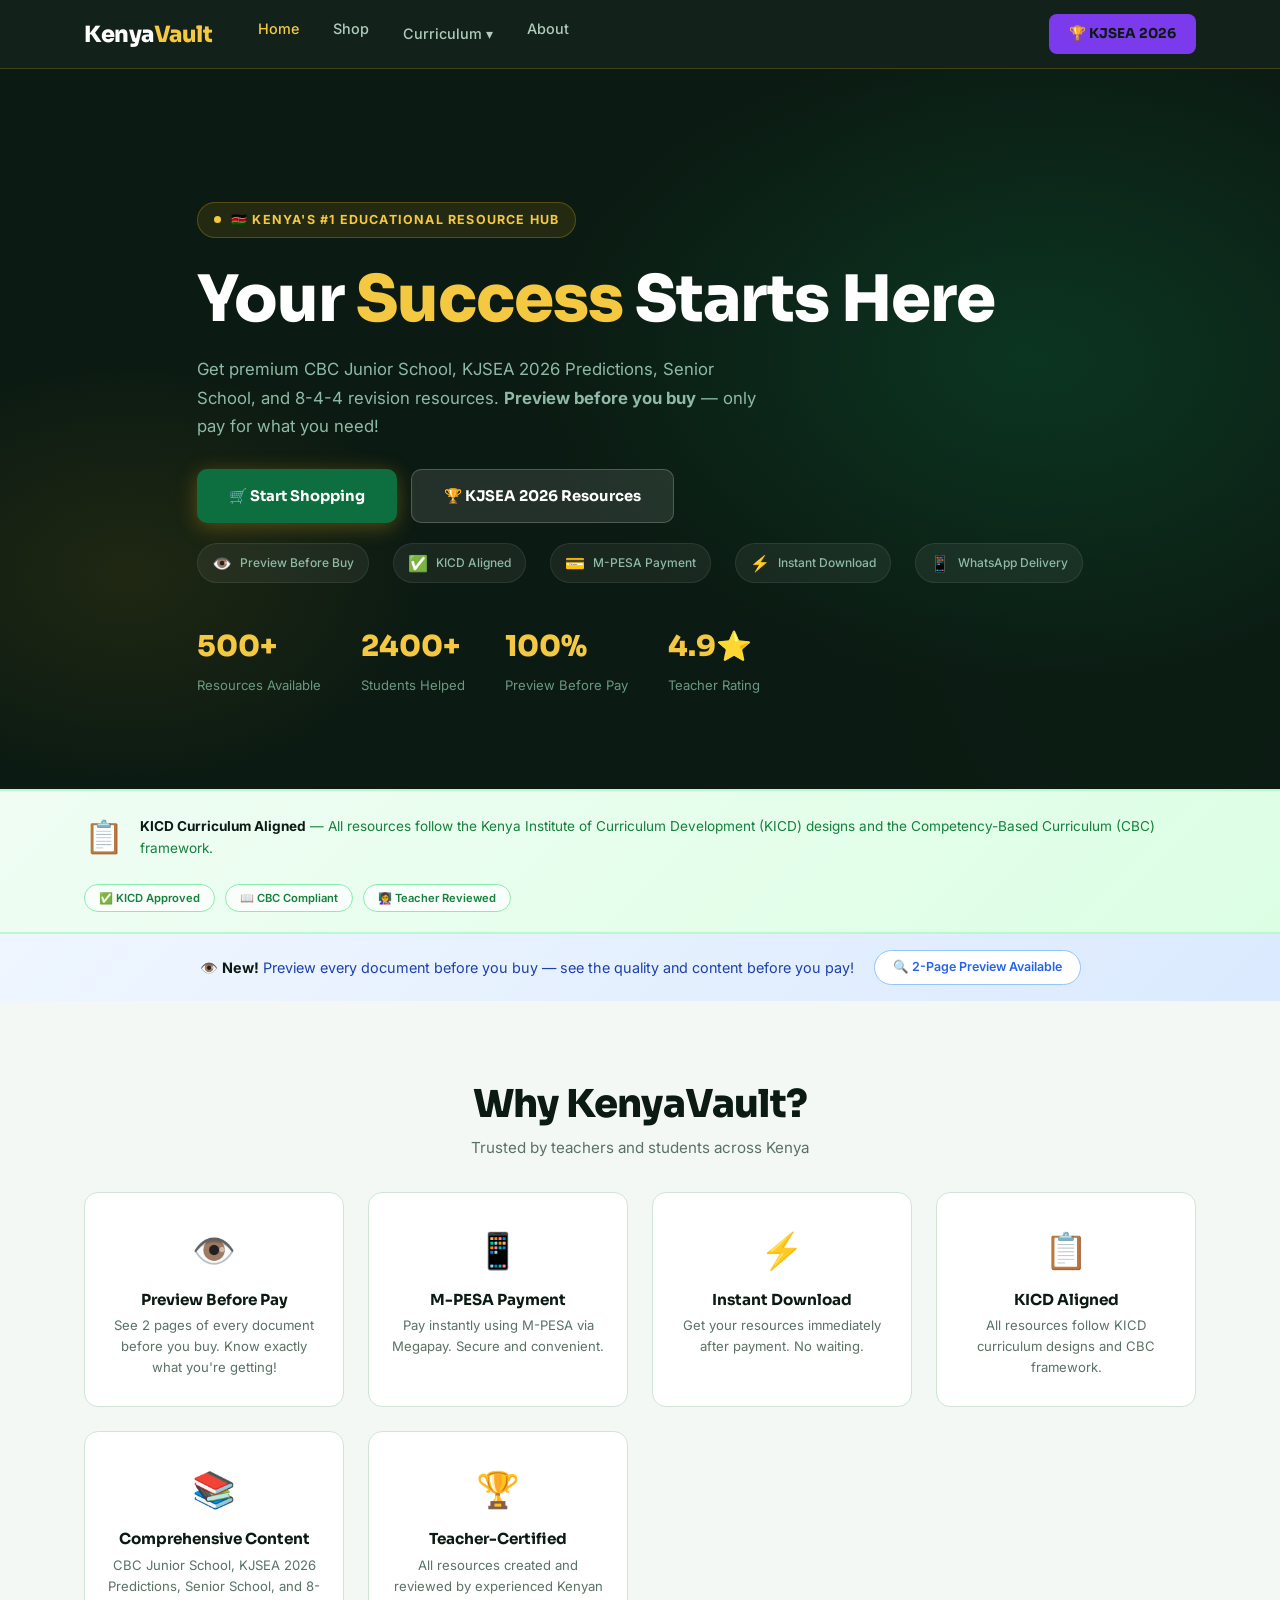
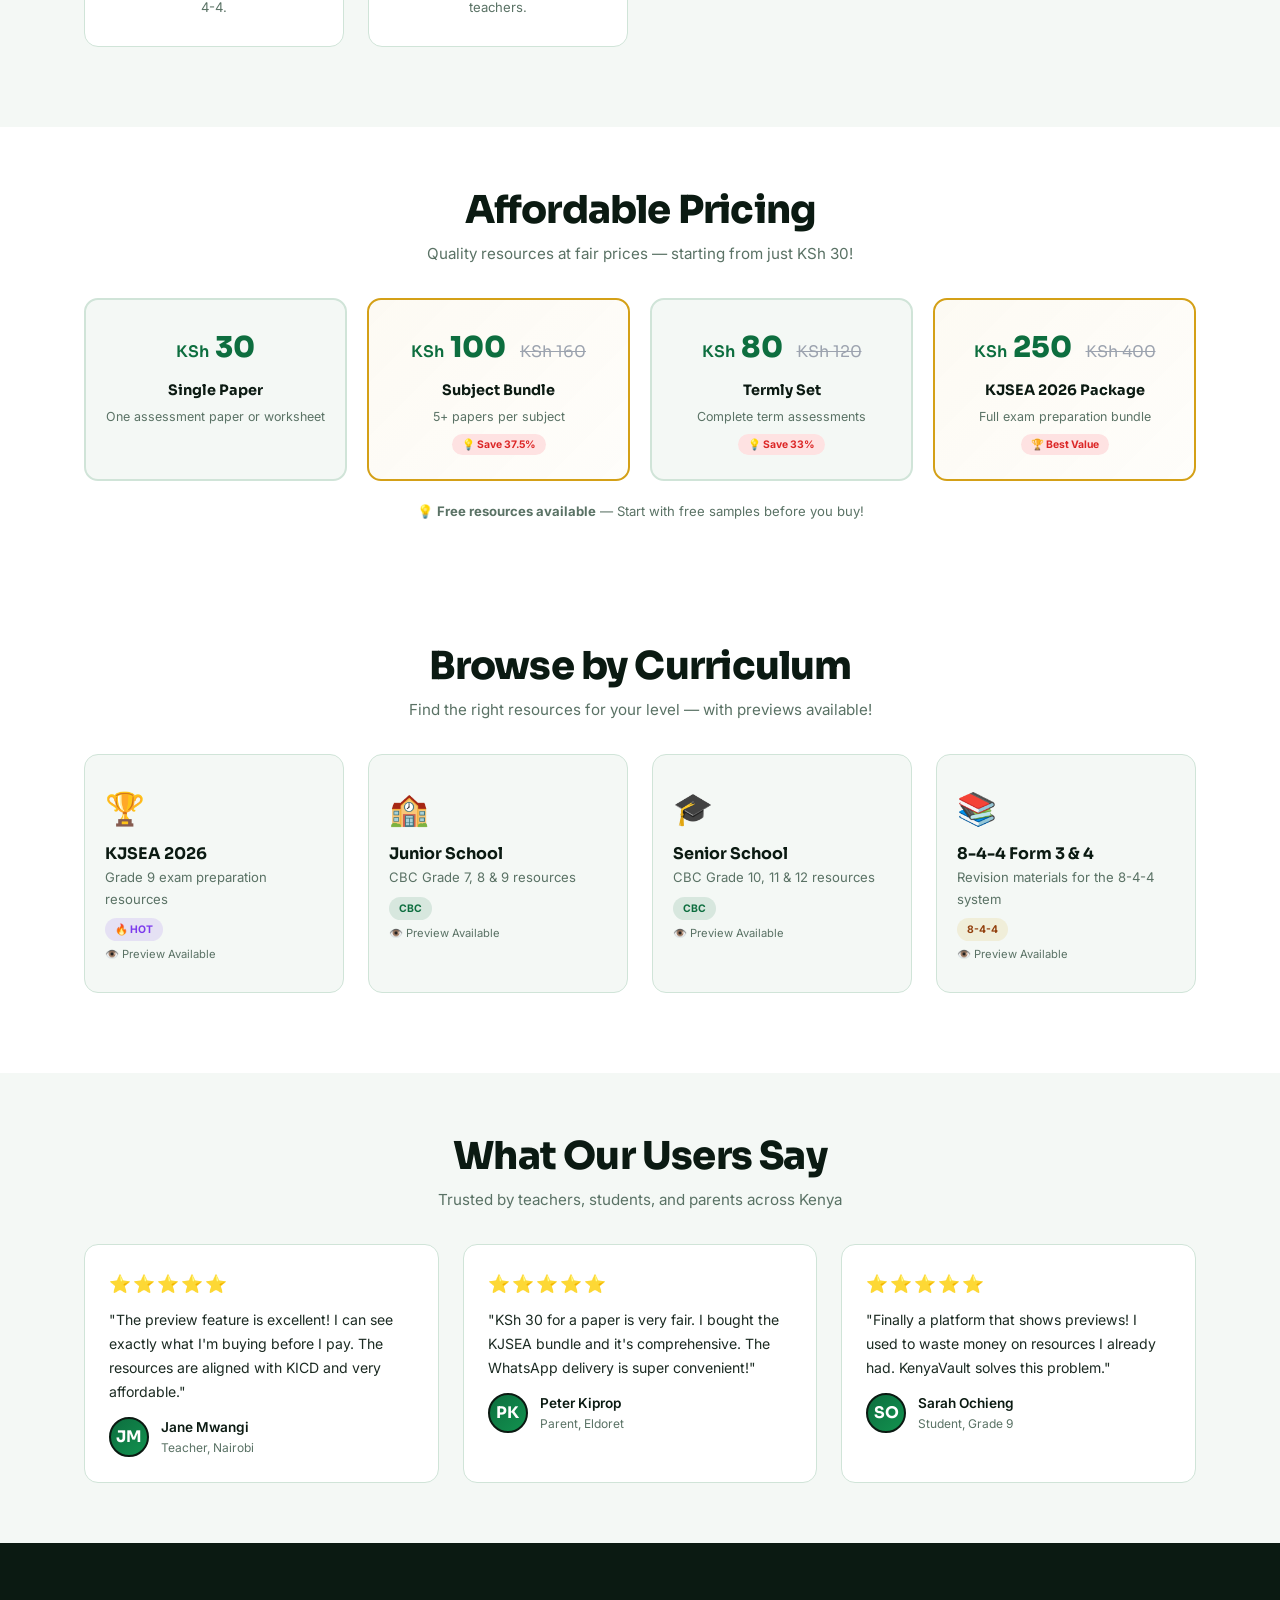
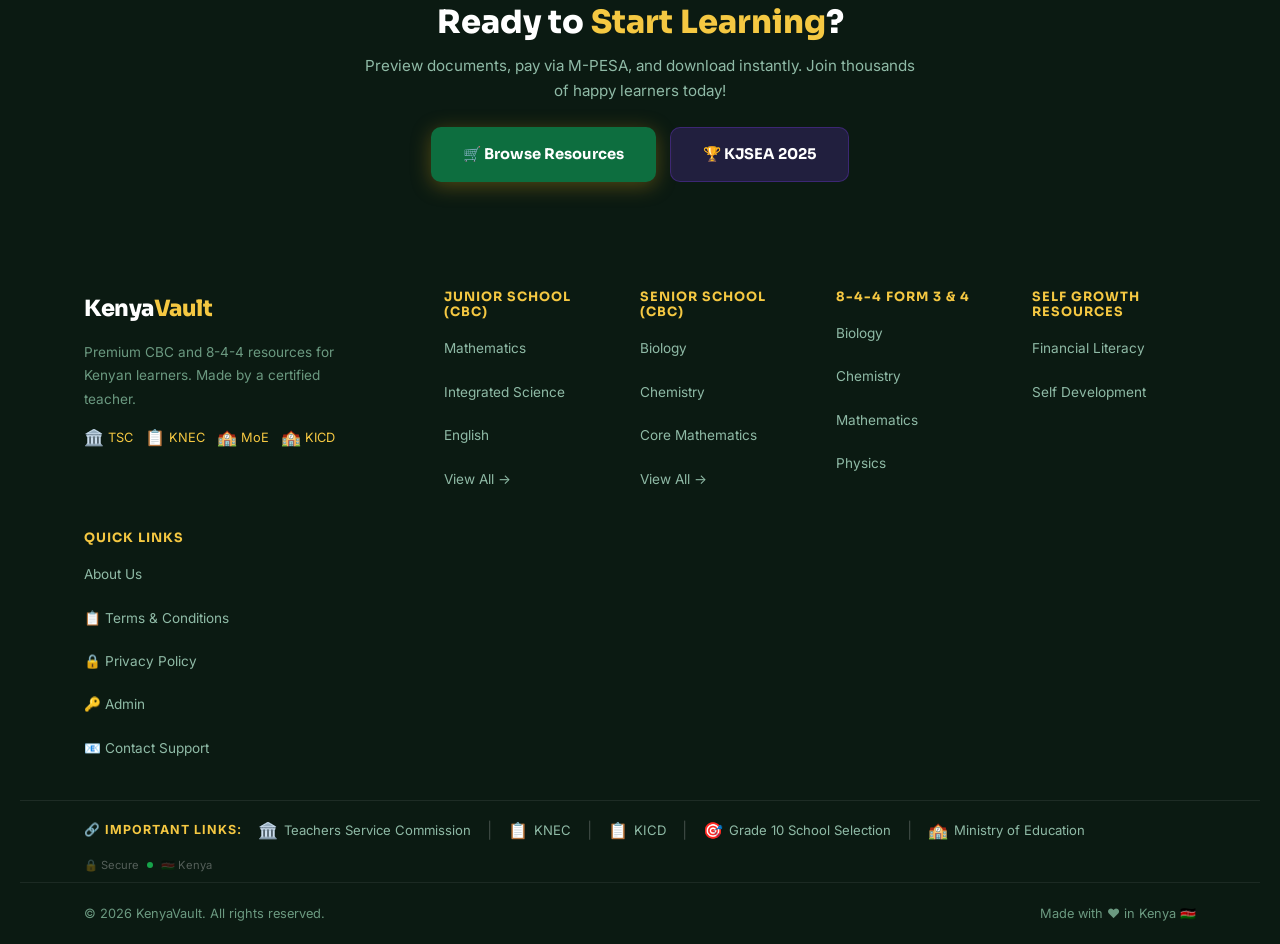
==== index.html @ 5753b774 "Fix formatting of Privacy Policy link in index.html" ====
<!DOCTYPE html>
<html lang="en">
<head>
    <meta charset="UTF-8" />
    <meta name="viewport" content="width=device-width, initial-scale=1.0" />
    <title>KenyaVault — CBC, KJSEA 2026 & 8-4-4 Resources</title>
    <meta name="description" content="Premium CBC Junior School, KJSEA 2025, Senior School and Form 3-4 revision resources. Preview before you buy! Download instantly via M-PESA." />
    <link rel="preconnect" href="https://fonts.googleapis.com" />
    <link href="https://fonts.googleapis.com/css2?family=Sora:wght@300;400;600;700;800&family=Inter:wght@400;500;600&display=swap" rel="stylesheet" />
    <link rel="stylesheet" href="styles.css" />
    <style>
        /* ── HOMEPAGE SPECIFIC STYLES ── */
        .hero {
            background: var(--dark);
            background-image: radial-gradient(ellipse 60% 70% at 80% 40%, rgba(13,110,63,0.3), transparent 65%), 
                              radial-gradient(ellipse 40% 50% at 10% 70%, rgba(212,160,23,0.1), transparent 60%);
            padding: 120px 0 80px;
            min-height: 80vh;
            display: flex;
            align-items: center;
            position: relative;
            overflow: hidden;
        }
        .hero::before {
            content: '';
            position: absolute;
            top: -50%;
            right: -20%;
            width: 60%;
            height: 200%;
            background: radial-gradient(ellipse, rgba(13,110,63,0.05), transparent 70%);
            pointer-events: none;
        }
        .hero h1 {
            font-size: clamp(2.4rem, 5vw, 4rem);
            font-weight: 800;
            color: var(--white);
            margin-bottom: 16px;
            letter-spacing: -1px;
            position: relative;
            z-index: 1;
        }
        .hero h1 em { font-style: normal; color: var(--gold-light); }
        .hero p {
            font-size: 1.05rem;
            color: #8FBAA6;
            max-width: 560px;
            line-height: 1.7;
            margin-bottom: 28px;
            position: relative;
            z-index: 1;
        }
        .hero-buttons {
            display: flex;
            gap: 14px;
            flex-wrap: wrap;
            position: relative;
            z-index: 1;
        }
        .btn-primary {
            background: var(--green);
            color: var(--white);
            padding: 14px 32px;
            border-radius: 10px;
            font-family: 'Sora', sans-serif;
            font-weight: 700;
            font-size: 0.92rem;
            transition: var(--transition);
            text-decoration: none;
            display: inline-flex;
            align-items: center;
            gap: 8px;
        }
        .btn-primary:hover {
            background: var(--green-light);
            transform: translateY(-2px);
            box-shadow: 0 8px 24px rgba(13,110,63,0.4);
        }
        .btn-secondary {
            background: rgba(255,255,255,0.1);
            color: var(--white);
            padding: 14px 32px;
            border-radius: 10px;
            font-family: 'Sora', sans-serif;
            font-weight: 700;
            font-size: 0.92rem;
            transition: var(--transition);
            text-decoration: none;
            display: inline-flex;
            align-items: center;
            gap: 8px;
            border: 1.5px solid rgba(255,255,255,0.2);
        }
        .btn-secondary:hover {
            background: rgba(255,255,255,0.2);
            transform: translateY(-2px);
        }
        .hero-stats {
            display: flex;
            gap: 40px;
            margin-top: 40px;
            flex-wrap: wrap;
            position: relative;
            z-index: 1;
        }
        .hero-stats .stat {
            display: flex;
            flex-direction: column;
        }
        .hero-stats .stat-number {
            font-family: 'Sora', sans-serif;
            font-weight: 800;
            font-size: 1.8rem;
            color: var(--gold-light);
        }
        .hero-stats .stat-label {
            font-size: 0.82rem;
            color: #6B9980;
        }

        /* ── TRUST BADGES ── */
        .trust-badges {
            display: flex;
            gap: 24px;
            flex-wrap: wrap;
            margin-top: 20px;
            position: relative;
            z-index: 1;
        }
        .trust-badge {
            display: flex;
            align-items: center;
            gap: 8px;
            background: rgba(255,255,255,0.06);
            padding: 6px 14px;
            border-radius: 99px;
            border: 1px solid rgba(255,255,255,0.08);
            font-size: 0.75rem;
            color: #8FBAA6;
        }
        .trust-badge .icon {
            font-size: 1rem;
        }
        .trust-badge .label {
            font-weight: 500;
        }
        
        /* ── FEATURES SECTION ── */
        .features {
            padding: 80px 0;
            background: var(--surface);
        }
        .features-grid {
            display: grid;
            grid-template-columns: repeat(auto-fit, minmax(220px, 1fr));
            gap: 24px;
            max-width: 1240px;
            margin: 0 auto;
            padding: 0 5%;
        }
        .feature-card {
            background: var(--white);
            padding: 28px 20px;
            border-radius: var(--radius);
            border: 1.5px solid var(--border);
            text-align: center;
            transition: var(--transition);
        }
        .feature-card:hover {
            transform: translateY(-4px);
            box-shadow: var(--shadow-md);
            border-color: var(--green);
        }
        .feature-card .icon {
            font-size: 2.2rem;
            margin-bottom: 12px;
            display: block;
        }
        .feature-card h4 {
            font-family: 'Sora', sans-serif;
            font-weight: 700;
            font-size: 0.95rem;
            color: var(--dark);
            margin-bottom: 6px;
        }
        .feature-card p {
            font-size: 0.82rem;
            color: var(--muted);
            line-height: 1.6;
        }

        /* ── NEW: PRICING SHOWCASE ── */
        .pricing-showcase {
            padding: 60px 0 40px;
            background: var(--white);
        }
        .pricing-grid {
            display: grid;
            grid-template-columns: repeat(auto-fit, minmax(200px, 1fr));
            gap: 20px;
            max-width: 1240px;
            margin: 0 auto;
            padding: 0 5%;
        }
        .pricing-card {
            background: var(--surface);
            border-radius: var(--radius);
            padding: 24px 20px;
            text-align: center;
            border: 2px solid var(--border);
            transition: var(--transition);
        }
        .pricing-card:hover {
            border-color: var(--green);
            transform: translateY(-3px);
        }
        .pricing-card.featured {
            border-color: var(--gold);
            background: linear-gradient(135deg, rgba(212,160,23,0.05), rgba(212,160,23,0.02));
        }
        .pricing-card .price {
            font-family: 'Sora', sans-serif;
            font-weight: 800;
            font-size: 1.8rem;
            color: var(--green);
        }
        .pricing-card .price .currency {
            font-size: 1rem;
            font-weight: 600;
        }
        .pricing-card .price .original {
            text-decoration: line-through;
            color: #9CA3AF;
            font-size: 1rem;
            font-weight: 400;
            margin-left: 8px;
        }
        .pricing-card .name {
            font-family: 'Sora', sans-serif;
            font-weight: 700;
            font-size: 0.9rem;
            color: var(--dark);
            margin: 8px 0 4px;
        }
        .pricing-card .desc {
            font-size: 0.78rem;
            color: var(--muted);
        }
        .pricing-card .badge-savings {
            display: inline-block;
            background: #FEE2E2;
            color: #DC2626;
            font-size: 0.65rem;
            font-weight: 700;
            padding: 2px 10px;
            border-radius: 99px;
            margin-top: 6px;
        }

        /* ── NEW: KICD ALIGNMENT BANNER ── */
        .kicd-banner {
            background: linear-gradient(135deg, #F0FDF4, #DCFFE4);
            padding: 20px 0;
            border-top: 2px solid #BBF7D0;
            border-bottom: 2px solid #BBF7D0;
        }
        .kicd-banner-inner {
            max-width: 1240px;
            margin: 0 auto;
            padding: 0 5%;
            display: flex;
            align-items: center;
            justify-content: space-between;
            gap: 20px;
            flex-wrap: wrap;
        }
        .kicd-banner-inner .left {
            display: flex;
            align-items: center;
            gap: 16px;
        }
        .kicd-banner-inner .left .icon {
            font-size: 2rem;
        }
        .kicd-banner-inner .left .text {
            font-size: 0.85rem;
            color: #15803D;
        }
        .kicd-banner-inner .left .text strong {
            color: #0B1A12;
        }
        .kicd-banner-inner .badge-group {
            display: flex;
            gap: 10px;
            flex-wrap: wrap;
        }
        .kicd-banner-inner .badge-group .badge {
            background: rgba(255,255,255,0.7);
            padding: 4px 14px;
            border-radius: 99px;
            font-size: 0.7rem;
            font-weight: 600;
            color: #15803D;
            border: 1px solid #86EFAC;
        }

        /* ── NEW: PREVIEW FEATURE BANNER ── */
        .preview-banner {
            background: linear-gradient(135deg, #EFF6FF, #DBEAFE);
            padding: 16px 0;
        }
        .preview-banner-inner {
            max-width: 1240px;
            margin: 0 auto;
            padding: 0 5%;
            display: flex;
            align-items: center;
            justify-content: center;
            gap: 20px;
            flex-wrap: wrap;
            text-align: center;
        }
        .preview-banner-inner .text {
            font-size: 0.9rem;
            color: #1E40AF;
        }
        .preview-banner-inner .text strong {
            color: #0B1A12;
        }
        .preview-banner-inner .preview-demo {
            background: white;
            padding: 6px 18px;
            border-radius: 99px;
            font-size: 0.78rem;
            font-weight: 600;
            color: #2563EB;
            border: 1px solid #93C5FD;
            display: inline-flex;
            align-items: center;
            gap: 6px;
        }

        /* ── CATEGORY SECTION ── */
        .categories {
            padding: 80px 0;
            background: var(--white);
        }
        .categories-grid {
            display: grid;
            grid-template-columns: repeat(auto-fit, minmax(240px, 1fr));
            gap: 24px;
            max-width: 1240px;
            margin: 0 auto;
            padding: 0 5%;
        }
        .category-card {
            background: var(--surface);
            border-radius: var(--radius);
            padding: 28px 20px;
            border: 1.5px solid var(--border);
            text-decoration: none;
            transition: var(--transition);
            display: block;
            position: relative;
            overflow: hidden;
        }
        .category-card::after {
            content: '';
            position: absolute;
            top: 0;
            left: 0;
            right: 0;
            height: 4px;
            background: linear-gradient(90deg, var(--green), var(--gold-light));
            opacity: 0;
            transition: var(--transition);
        }
        .category-card:hover::after {
            opacity: 1;
        }
        .category-card:hover {
            transform: translateY(-4px);
            box-shadow: var(--shadow-md);
            border-color: var(--green);
        }
        .category-card .cat-icon { font-size: 2rem; margin-bottom: 8px; display: block; }
        .category-card h4 { font-family: 'Sora', sans-serif; font-weight: 700; font-size: 1rem; color: var(--dark); }
        .category-card p { font-size: 0.82rem; color: var(--muted); margin-top: 4px; }
        .category-card .badge { 
            font-size: 0.65rem; font-weight: 700; text-transform: uppercase;
            padding: 3px 10px; border-radius: 99px; display: inline-block; margin-top: 8px;
        }
        .badge-green { background: rgba(13,110,63,0.12); color: var(--green); }
        .badge-purple { background: rgba(124,58,237,0.12); color: #7C3AED; }
        .badge-gold { background: rgba(212,160,23,0.12); color: #92400E; }
        .badge-blue { background: rgba(37,99,235,0.12); color: #2563EB; }

        /* ── NEW: TESTIMONIALS ── */
        .testimonials {
            padding: 60px 0;
            background: var(--surface);
        }
        .testimonials-grid {
            display: grid;
            grid-template-columns: repeat(auto-fit, minmax(280px, 1fr));
            gap: 24px;
            max-width: 1240px;
            margin: 0 auto;
            padding: 0 5%;
        }
        .testimonial-card {
            background: var(--white);
            border-radius: var(--radius);
            padding: 24px;
            border: 1.5px solid var(--border);
        }
        .testimonial-card .stars {
            color: #FCD34D;
            font-size: 1.1rem;
            letter-spacing: 2px;
        }
        .testimonial-card .quote {
            font-size: 0.88rem;
            color: var(--text);
            line-height: 1.7;
            margin: 10px 0;
        }
        .testimonial-card .author {
            display: flex;
            align-items: center;
            gap: 12px;
            margin-top: 12px;
        }
        .testimonial-card .author .avatar {
            width: 40px;
            height: 40px;
            border-radius: 50%;
            background: linear-gradient(135deg, var(--green), var(--green-light));
            display: flex;
            align-items: center;
            justify-content: center;
            color: white;
            font-weight: 700;
            font-size: 1rem;
        }
        .testimonial-card .author .info .name {
            font-weight: 600;
            font-size: 0.85rem;
            color: var(--dark);
        }
        .testimonial-card .author .info .role {
            font-size: 0.75rem;
            color: var(--muted);
        }

        .section-title {
            text-align: center;
            font-family: 'Sora', sans-serif;
            font-weight: 800;
            font-size: clamp(1.6rem, 3vw, 2.4rem);
            color: var(--dark);
            margin-bottom: 8px;
        }
        .section-subtitle {
            text-align: center;
            color: var(--muted);
            font-size: 0.95rem;
            margin-bottom: 32px;
        }
        
        @media (max-width: 768px) {
            .hero { padding: 100px 0 60px; min-height: auto; }
            .hero-stats { gap: 24px; }
            .hero-stats .stat-number { font-size: 1.4rem; }
            .kicd-banner-inner { flex-direction: column; text-align: center; }
            .trust-badges { justify-content: center; }
            .preview-banner-inner { flex-direction: column; }
        }
    </style>
</head>
<body>

    <!-- ════════════ NAVBAR ════════════ -->
    <nav class="navbar" id="navbar">
        <div class="nav-container">
            <a class="nav-logo" href="index.html">Kenya<span>Vault</span></a>
            <ul class="nav-links">
                <li><a href="index.html" class="active">Home</a></li>
                <li><a href="shop.html">Shop</a></li>
                <li class="nav-dropdown">
                    <a href="#">Curriculum ▾</a>
                    <div class="dropdown-menu">
                        <div class="dropdown-col">
                            <div class="dropdown-heading">CBC</div>
                            <a href="shop.html?level=kjsea">🏆 KJSEA 2026 (Grade 9)</a>
                            <a href="shop.html?level=junior">🏫 Junior School (Gr 7–9)</a>
                            <a href="shop.html?level=senior">🎓 Senior School (Gr 10–12)</a>
                        </div>
                        <div class="dropdown-col">
                            <div class="dropdown-heading">8-4-4</div>
                            <a href="shop.html?level=844">📚 Form 3 & 4 (Until 2028)</a>
                        </div>
                    </div>
                </li>
                <li><a href="about.html">About</a></li>
            </ul>
            <div class="nav-actions">
                <a href="shop.html?level=kjsea" class="btn-nav-cta" style="background:#7C3AED;">🏆 KJSEA 2026</a>
                <button class="hamburger" id="hamburger"><span></span><span></span><span></span></button>
            </div>
        </div>
    </nav>

    <!-- ════════════ HERO SECTION ════════════ -->
    <section class="hero">
        <div class="container" style="max-width:1240px;margin:0 auto;padding:0 5%;">
            <div class="hero-eyebrow" style="display:inline-flex;align-items:center;gap:10px;background:rgba(212,160,23,0.12);border:1px solid rgba(212,160,23,0.3);color:var(--gold-light);font-size:0.78rem;font-weight:700;letter-spacing:1.2px;text-transform:uppercase;padding:7px 16px;border-radius:99px;margin-bottom:24px;position:relative;z-index:1;">
                <span style="width:7px;height:7px;border-radius:50%;background:var(--gold-light);animation:pulse 2s infinite;"></span>
                🇰🇪 Kenya's #1 Educational Resource Hub
            </div>
            <h1>Your <em>Success</em> Starts Here</h1>
            <p>Get premium CBC Junior School, KJSEA 2026 Predictions, Senior School, and 8-4-4 revision resources. <strong>Preview before you buy</strong> — only pay for what you need!</p>
            <div class="hero-buttons">
                <a href="shop.html" class="btn-primary">🛒 Start Shopping</a>
                <a href="shop.html?level=kjsea" class="btn-secondary">🏆 KJSEA 2026 Resources</a>
            </div>

            <!-- ── TRUST BADGES ── -->
            <div class="trust-badges">
                <div class="trust-badge">
                    <span class="icon">👁️</span>
                    <span class="label">Preview Before Buy</span>
                </div>
                <div class="trust-badge">
                    <span class="icon">✅</span>
                    <span class="label">KICD Aligned</span>
                </div>
                <div class="trust-badge">
                    <span class="icon">💳</span>
                    <span class="label">M-PESA Payment</span>
                </div>
                <div class="trust-badge">
                    <span class="icon">⚡</span>
                    <span class="label">Instant Download</span>
                </div>
                <div class="trust-badge">
                    <span class="icon">📱</span>
                    <span class="label">WhatsApp Delivery</span>
                </div>
            </div>

            <div class="hero-stats">
                <div class="stat">
                    <span class="stat-number">500+</span>
                    <span class="stat-label">Resources Available</span>
                </div>
                <div class="stat">
                    <span class="stat-number">2400+</span>
                    <span class="stat-label">Students Helped</span>
                </div>
                <div class="stat">
                    <span class="stat-number">100%</span>
                    <span class="stat-label">Preview Before Pay</span>
                </div>
                <div class="stat">
                    <span class="stat-number">4.9⭐</span>
                    <span class="stat-label">Teacher Rating</span>
                </div>
            </div>
        </div>
    </section>

    <!-- ════════════ KICD ALIGNMENT BANNER ════════════ -->
    <div class="kicd-banner">
        <div class="kicd-banner-inner">
            <div class="left">
                <span class="icon">📋</span>
                <div class="text">
                    <strong>KICD Curriculum Aligned</strong> — All resources follow the Kenya Institute of Curriculum Development (KICD) designs and the Competency-Based Curriculum (CBC) framework.
                </div>
            </div>
            <div class="badge-group">
                <span class="badge">✅ KICD Approved</span>
                <span class="badge">📖 CBC Compliant</span>
                <span class="badge">👩‍🏫 Teacher Reviewed</span>
            </div>
        </div>
    </div>

    <!-- ════════════ PREVIEW FEATURE BANNER ════════════ -->
    <div class="preview-banner">
        <div class="preview-banner-inner">
            <div class="text">
                👁️ <strong>New!</strong> Preview every document before you buy — see the quality and content before you pay!
            </div>
            <span class="preview-demo">
                🔍 2-Page Preview Available
            </span>
        </div>
    </div>

    <!-- ════════════ FEATURES SECTION ════════════ -->
    <section class="features">
        <h2 class="section-title">Why KenyaVault?</h2>
        <p class="section-subtitle">Trusted by teachers and students across Kenya</p>
        <div class="features-grid">
            <div class="feature-card">
                <span class="icon">👁️</span>
                <h4>Preview Before Pay</h4>
                <p>See 2 pages of every document before you buy. Know exactly what you're getting!</p>
            </div>
            <div class="feature-card">
                <span class="icon">📱</span>
                <h4>M-PESA Payment</h4>
                <p>Pay instantly using M-PESA via Megapay. Secure and convenient.</p>
            </div>
            <div class="feature-card">
                <span class="icon">⚡</span>
                <h4>Instant Download</h4>
                <p>Get your resources immediately after payment. No waiting.</p>
            </div>
            <div class="feature-card">
                <span class="icon">📋</span>
                <h4>KICD Aligned</h4>
                <p>All resources follow KICD curriculum designs and CBC framework.</p>
            </div>
            <div class="feature-card">
                <span class="icon">📚</span>
                <h4>Comprehensive Content</h4>
                <p>CBC Junior School, KJSEA 2026 Predictions, Senior School, and 8-4-4.</p>
            </div>
            <div class="feature-card">
                <span class="icon">🏆</span>
                <h4>Teacher-Certified</h4>
                <p>All resources created and reviewed by experienced Kenyan teachers.</p>
            </div>
        </div>
    </section>

    <!-- ════════════ PRICING SHOWCASE ════════════ -->
    <section class="pricing-showcase">
        <h2 class="section-title">Affordable Pricing</h2>
        <p class="section-subtitle">Quality resources at fair prices — starting from just KSh 30!</p>
        <div class="pricing-grid">
            <div class="pricing-card">
                <div class="price">
                    <span class="currency">KSh</span> 30
                </div>
                <div class="name">Single Paper</div>
                <div class="desc">One assessment paper or worksheet</div>
            </div>
            <div class="pricing-card featured">
                <div class="price">
                    <span class="currency">KSh</span> 100
                    <span class="original">KSh 160</span>
                </div>
                <div class="name">Subject Bundle</div>
                <div class="desc">5+ papers per subject</div>
                <span class="badge-savings">💡 Save 37.5%</span>
            </div>
            <div class="pricing-card">
                <div class="price">
                    <span class="currency">KSh</span> 80
                    <span class="original">KSh 120</span>
                </div>
                <div class="name">Termly Set</div>
                <div class="desc">Complete term assessments</div>
                <span class="badge-savings">💡 Save 33%</span>
            </div>
            <div class="pricing-card featured">
                <div class="price">
                    <span class="currency">KSh</span> 250
                    <span class="original">KSh 400</span>
                </div>
                <div class="name">KJSEA 2026 Package</div>
                <div class="desc">Full exam preparation bundle</div>
                <span class="badge-savings">🏆 Best Value</span>
            </div>
        </div>
        <div style="text-align:center;margin-top:20px;font-size:0.82rem;color:var(--muted);">
            💡 <strong>Free resources available</strong> — Start with free samples before you buy!
        </div>
    </section>

    <!-- ════════════ CATEGORIES SECTION ════════════ -->
    <section class="categories">
        <h2 class="section-title">Browse by Curriculum</h2>
        <p class="section-subtitle">Find the right resources for your level — with previews available!</p>
        <div class="categories-grid">
            <a href="shop.html?level=kjsea" class="category-card">
                <span class="cat-icon">🏆</span>
                <h4>KJSEA 2026</h4>
                <p>Grade 9 exam preparation resources</p>
                <span class="badge badge-purple">🔥 Hot</span>
                <span style="display:block;font-size:0.7rem;color:var(--muted);margin-top:4px;">👁️ Preview Available</span>
            </a>
            <a href="shop.html?level=junior" class="category-card">
                <span class="cat-icon">🏫</span>
                <h4>Junior School</h4>
                <p>CBC Grade 7, 8 &amp; 9 resources</p>
                <span class="badge badge-green">CBC</span>
                <span style="display:block;font-size:0.7rem;color:var(--muted);margin-top:4px;">👁️ Preview Available</span>
            </a>
            <a href="shop.html?level=senior" class="category-card">
                <span class="cat-icon">🎓</span>
                <h4>Senior School</h4>
                <p>CBC Grade 10, 11 &amp; 12 resources</p>
                <span class="badge badge-green">CBC</span>
                <span style="display:block;font-size:0.7rem;color:var(--muted);margin-top:4px;">👁️ Preview Available</span>
            </a>
            <a href="shop.html?level=844" class="category-card">
                <span class="cat-icon">📚</span>
                <h4>8-4-4 Form 3 &amp; 4</h4>
                <p>Revision materials for the 8-4-4 system</p>
                <span class="badge badge-gold">8-4-4</span>
                <span style="display:block;font-size:0.7rem;color:var(--muted);margin-top:4px;">👁️ Preview Available</span>
            </a>
        </div>
    </section>

    <!-- ════════════ TESTIMONIALS ════════════ -->
    <section class="testimonials">
        <h2 class="section-title">What Our Users Say</h2>
        <p class="section-subtitle">Trusted by teachers, students, and parents across Kenya</p>
        <div class="testimonials-grid">
            <div class="testimonial-card">
                <div class="stars">⭐⭐⭐⭐⭐</div>
                <div class="quote">"The preview feature is excellent! I can see exactly what I'm buying before I pay. The resources are aligned with KICD and very affordable."</div>
                <div class="author">
                    <div class="avatar">JM</div>
                    <div class="info">
                        <div class="name">Jane Mwangi</div>
                        <div class="role">Teacher, Nairobi</div>
                    </div>
                </div>
            </div>
            <div class="testimonial-card">
                <div class="stars">⭐⭐⭐⭐⭐</div>
                <div class="quote">"KSh 30 for a paper is very fair. I bought the KJSEA bundle and it's comprehensive. The WhatsApp delivery is super convenient!"</div>
                <div class="author">
                    <div class="avatar">PK</div>
                    <div class="info">
                        <div class="name">Peter Kiprop</div>
                        <div class="role">Parent, Eldoret</div>
                    </div>
                </div>
            </div>
            <div class="testimonial-card">
                <div class="stars">⭐⭐⭐⭐⭐</div>
                <div class="quote">"Finally a platform that shows previews! I used to waste money on resources I already had. KenyaVault solves this problem."</div>
                <div class="author">
                    <div class="avatar">SO</div>
                    <div class="info">
                        <div class="name">Sarah Ochieng</div>
                        <div class="role">Student, Grade 9</div>
                    </div>
                </div>
            </div>
        </div>
    </section>

    <!-- ════════════ CALL TO ACTION ════════════ -->
    <section style="padding:60px 0;background:var(--dark);text-align:center;">
        <div style="max-width:1240px;margin:0 auto;padding:0 5%;">
            <h2 style="font-family:'Sora',sans-serif;font-weight:800;font-size:clamp(1.4rem,2.5vw,2rem);color:var(--white);margin-bottom:12px;">
                Ready to <em style="color:var(--gold-light);font-style:normal;">Start Learning</em>?
            </h2>
            <p style="color:#8FBAA6;font-size:0.95rem;margin-bottom:24px;max-width:560px;margin-left:auto;margin-right:auto;">
                Preview documents, pay via M-PESA, and download instantly. Join thousands of happy learners today!
            </p>
            <div style="display:flex;gap:14px;justify-content:center;flex-wrap:wrap;">
                <a href="shop.html" class="btn-primary">🛒 Browse Resources</a>
                <a href="shop.html?level=kjsea" class="btn-secondary" style="background:rgba(124,58,237,0.2);border-color:rgba(124,58,237,0.3);">🏆 KJSEA 2025</a>
            </div>
        </div>
    </section>

    <!-- ════════════ FOOTER ════════════ -->
    <footer class="footer">
        <div class="footer-top">
            <div class="footer-brand">
                <a class="nav-logo" href="index.html">Kenya<span>Vault</span></a>
                <p>Premium CBC and 8-4-4 resources for Kenyan learners. Made by a certified teacher.</p>
                <div style="margin-top:12px;display:flex;gap:12px;flex-wrap:wrap;">
                    <a href="https://www.tsc.go.ke" target="_blank" style="color:var(--gold-light);font-size:0.8rem;text-decoration:none;display:inline-flex;align-items:center;gap:4px;">
                        <span style="font-size:1rem;">🏛️</span> TSC
                    </a>
                    <a href="https://www.knec.ac.ke" target="_blank" style="color:var(--gold-light);font-size:0.8rem;text-decoration:none;display:inline-flex;align-items:center;gap:4px;">
                        <span style="font-size:1rem;">📋</span> KNEC
                    </a>
                    <a href="https://www.education.go.ke" target="_blank" style="color:var(--gold-light);font-size:0.8rem;text-decoration:none;display:inline-flex;align-items:center;gap:4px;">
                        <span style="font-size:1rem;">🏫</span> MoE
                    </a>
                    <a href="https://kicd.ac.ke" target="_blank" style="color:var(--gold-light);font-size:0.8rem;text-decoration:none;display:inline-flex;align-items:center;gap:4px;">
                        <span style="font-size:1rem;">🏫</span> KICD
                    </a>
                </div>
            </div>
            <div class="footer-col">
                <h4>Junior School (CBC)</h4>
                <ul>
                    <li><a href="shop.html?level=junior&subject=mathematics">Mathematics</a></li>
                    <li><a href="shop.html?level=junior&subject=integrated-science">Integrated Science</a></li>
                    <li><a href="shop.html?level=junior&subject=english">English</a></li>
                    <li><a href="shop.html?level=junior">View All →</a></li>
                </ul>
            </div>
            <div class="footer-col">
                <h4>Senior School (CBC)</h4>
                <ul>
                    <li><a href="shop.html?level=senior&subject=biology">Biology</a></li>
                    <li><a href="shop.html?level=senior&subject=chemistry">Chemistry</a></li>
                    <li><a href="shop.html?level=senior&subject=core-mathematics">Core Mathematics</a></li>
                    <li><a href="shop.html?level=senior">View All →</a></li>
                </ul>
            </div>
            <div class="footer-col">
                <h4>8-4-4 Form 3 &amp; 4</h4>
                <ul>
                    <li><a href="shop.html?level=844&subject=biology">Biology</a></li>
                    <li><a href="shop.html?level=844&subject=chemistry">Chemistry</a></li>
                    <li><a href="shop.html?level=844&subject=mathematics">Mathematics</a></li>
                    <li><a href="shop.html?level=844&subject=physics">Physics</a></li>
                </ul>
            </div>
            <div class="footer-col">
                <h4>Self Growth Resources</h4>
                <ul>
                    <li><a href="shop.html?level=selfgrowth=finacial literacy">Financial Literacy</a></li>
                    <li><a href="shop.html?level=selfgrowth=self development">Self Development</a></li>
                </ul>
            </div>
            <div class="footer-col">
                <h4>Quick Links</h4>
                <ul>
                    <li><a href="about.html">About Us</a></li>
                    <li><a href="terms.html">📋 Terms &amp; Conditions</a></li>
                    <li><a href="privacy.html">🔒 Privacy Policy</a></li> 
                    <li><a href="admin.html">🔑 Admin</a></li>
                    <li><a href="mailto:adminnexalearn@gmail.com">📧 Contact Support</a></li>
                </ul>
            </div>
        </div>
        
        <!-- ════════════════ IMPORTANT LINKS SECTION ════════════════ -->
        <div style="max-width:1240px;margin:0 auto;padding:16px 5% 8px;border-top:1px solid rgba(255,255,255,0.08);">
            <div style="display:flex;flex-wrap:wrap;align-items:center;justify-content:space-between;gap:12px;">
                <div style="display:flex;flex-wrap:wrap;align-items:center;gap:16px;">
                    <span style="color:var(--gold-light);font-size:0.78rem;font-weight:700;letter-spacing:1px;text-transform:uppercase;">🔗 Important Links:</span>
                    <a href="https://www.tsc.go.ke" target="_blank" style="color:#8FBAA6;font-size:0.82rem;text-decoration:none;transition:var(--transition);display:inline-flex;align-items:center;gap:6px;">
                        <span style="font-size:1rem;">🏛️</span> Teachers Service Commission
                    </a>
                    <span style="color:rgba(255,255,255,0.2);">|</span>
                    <a href="https://www.knec.ac.ke" target="_blank" style="color:#8FBAA6;font-size:0.82rem;text-decoration:none;transition:var(--transition);display:inline-flex;align-items:center;gap:6px;">
                        <span style="font-size:1rem;">📋</span> KNEC
                    </a>
                    <span style="color:rgba(255,255,255,0.2);">|</span>
                    <a href="https://kicd.ac.ke" target="_blank" style="color:#8FBAA6;font-size:0.82rem;text-decoration:none;transition:var(--transition);display:inline-flex;align-items:center;gap:6px;">
                        <span style="font-size:1rem;">📋</span> KICD
                    </a>
                    <span style="color:rgba(255,255,255,0.2);">|</span>
                    <a href="https://www.education.go.ke/index.php/grade-10-selection" target="_blank" style="color:#8FBAA6;font-size:0.82rem;text-decoration:none;transition:var(--transition);display:inline-flex;align-items:center;gap:6px;">
                        <span style="font-size:1rem;">🎯</span> Grade 10 School Selection
                    </a>
                    <span style="color:rgba(255,255,255,0.2);">|</span>
                    <a href="https://www.education.go.ke" target="_blank" style="color:#8FBAA6;font-size:0.82rem;text-decoration:none;transition:var(--transition);display:inline-flex;align-items:center;gap:6px;">
                        <span style="font-size:1rem;">🏫</span> Ministry of Education
                    </a>
                </div>
                <div style="display:flex;align-items:center;gap:8px;">
                    <span style="color:rgba(255,255,255,0.3);font-size:0.7rem;">🔒 Secure</span>
                    <span style="width:6px;height:6px;border-radius:50%;background:#16A34A;display:inline-block;"></span>
                    <span style="color:rgba(255,255,255,0.3);font-size:0.7rem;">🇰🇪 Kenya</span>
                </div>
            </div>
        </div>
        
        <div class="footer-bottom">
            <span>© 2026 KenyaVault. All rights reserved.</span>
            <span>Made with ❤️ in Kenya 🇰🇪</span>
        </div>
    </footer>

    <script>
        // ── HAMBURGER MENU ──
        document.addEventListener('DOMContentLoaded', function() {
            const hamburger = document.getElementById('hamburger');
            const navLinks = document.querySelector('.nav-links');
            
            if (hamburger && navLinks) {
                hamburger.addEventListener('click', function() {
                    navLinks.classList.toggle('active');
                    hamburger.classList.toggle('active');
                });
            }
        });
    </script>

</body>
</html>
---- styles.css ----
/* ═══════════════════════════════════════
   KCSE VAULT — MASTER STYLESHEET
   ═══════════════════════════════════════ */

:root {
  --green:        #0D6E3F;
  --green-light:  #12924F;
  --green-pale:   #E8F5EE;
  --gold:         #D4A017;
  --gold-light:   #F5C842;
  --gold-pale:    #FDF6DC;
  --dark:         #0B1A12;
  --dark-2:       #112318;
  --mid:          #1A3327;
  --surface:      #F4F8F5;
  --surface-2:    #EBF3EE;
  --white:        #FFFFFF;
  --text:         #1C2B23;
  --text-2:       #3D5247;
  --muted:        #5A7265;
  --border:       #D0E4D8;
  --border-2:     #BDD6C6;
  --radius:       14px;
  --radius-lg:    20px;
  --shadow-sm:    0 2px 8px rgba(13,110,63,0.08);
  --shadow-md:    0 6px 24px rgba(13,110,63,0.12);
  --shadow-lg:    0 16px 48px rgba(13,110,63,0.16);
  --transition:   all 0.25s cubic-bezier(0.4, 0, 0.2, 1);
}

/* ── RESET ── */
*, *::before, *::after { box-sizing: border-box; margin: 0; padding: 0; }
html { scroll-behavior: smooth; font-size: 16px; }
body {
  font-family: 'Inter', sans-serif;
  background: var(--surface);
  color: var(--text);
  line-height: 1.65;
  -webkit-font-smoothing: antialiased;
}
img { max-width: 100%; display: block; }
a { text-decoration: none; color: inherit; }
h1,h2,h3,h4,h5 { font-family: 'Sora', sans-serif; line-height: 1.2; }
ul { list-style: none; }
button { border: none; background: none; cursor: pointer; font-family: inherit; }

/* ── UTILITIES ── */
.container { max-width: 1240px; margin: 0 auto; padding: 0 5%; }
.section-pad { padding: 96px 0; }

/* ── PRELOADER ── */
.preloader {
  position: fixed; inset: 0; z-index: 9999;
  background: var(--dark);
  display: flex; align-items: center; justify-content: center;
  transition: opacity 0.5s, visibility 0.5s;
}
.preloader.hidden { opacity: 0; visibility: hidden; }
.preloader-inner { text-align: center; }
.preloader-logo {
  font-family: 'Sora', sans-serif;
  font-size: 2rem; font-weight: 800; color: var(--white);
  margin-bottom: 24px;
}
.preloader-logo span { color: var(--gold-light); }
.preloader-bar {
  width: 200px; height: 3px; background: rgba(255,255,255,0.1);
  border-radius: 99px; overflow: hidden;
}
.preloader-fill {
  height: 100%; width: 0%; background: var(--gold-light);
  border-radius: 99px;
  animation: preload 1.5s ease forwards;
}
@keyframes preload { to { width: 100%; } }

/* ── NAVBAR ── */
.navbar {
  position: sticky; top: 0; z-index: 500;
  background: rgba(11,26,18,0.97);
  backdrop-filter: blur(12px);
  border-bottom: 1px solid rgba(212,160,23,0.25);
  transition: var(--transition);
}
.navbar.scrolled { box-shadow: 0 4px 24px rgba(0,0,0,0.3); }
.nav-container {
  max-width: 1240px; margin: 0 auto; padding: 0 5%;
  display: flex; align-items: center; height: 68px; gap: 32px;
}
.nav-logo {
  font-family: 'Sora', sans-serif;
  font-size: 1.4rem; font-weight: 800; color: var(--white);
  letter-spacing: -0.5px; flex-shrink: 0;
}
.nav-logo span { color: var(--gold-light); }
.nav-links {
  display: flex; gap: 6px; flex: 1;
}
.nav-links a {
  padding: 7px 14px; border-radius: 8px;
  color: #B0CCBC; font-size: 0.9rem; font-weight: 500;
  transition: var(--transition);
}
.nav-links a:hover { color: var(--white); background: rgba(255,255,255,0.07); }
.nav-links a.active { color: var(--gold-light); }
.nav-actions { display: flex; align-items: center; gap: 12px; margin-left: auto; }
.btn-nav-cta {
  background: var(--gold); color: var(--dark);
  padding: 9px 20px; border-radius: 8px;
  font-family: 'Sora', sans-serif; font-weight: 700; font-size: 0.85rem;
  transition: var(--transition); white-space: nowrap;
}
.btn-nav-cta:hover { background: var(--gold-light); transform: translateY(-1px); }
/* Add Live Classes to nav */
.nav-links a[href="classes.html"] {
  position: relative;
}
.nav-links a[href="classes.html"]::after {
  content: '● LIVE';
  position: absolute; top: -6px; right: -4px;
  font-size: 0.5rem; font-weight: 800; color: #EF4444;
  letter-spacing: 0.5px; animation: pulse 1.5s infinite;
}

/* ── HAMBURGER ── */
.hamburger {
  display: none; flex-direction: column; gap: 5px;
  padding: 6px; border-radius: 6px;
}
.hamburger span {
  display: block; width: 22px; height: 2px;
  background: var(--white); border-radius: 99px;
  transition: var(--transition);
}
.hamburger.open span:nth-child(1) { transform: translateY(7px) rotate(45deg); }
.hamburger.open span:nth-child(2) { opacity: 0; }
.hamburger.open span:nth-child(3) { transform: translateY(-7px) rotate(-45deg); }

/* ── MOBILE MENU ── */
.mobile-menu {
  display: none; position: fixed; inset: 0; top: 68px;
  background: rgba(11,26,18,0.98); z-index: 400;
  padding: 32px 5%;
  transform: translateX(100%);
  transition: transform 0.35s cubic-bezier(0.4,0,0.2,1);
}
.mobile-menu.open { transform: translateX(0); }
.mobile-menu ul { display: flex; flex-direction: column; gap: 8px; }
.mobile-menu a {
  display: block; padding: 14px 20px; border-radius: 10px;
  color: #B0CCBC; font-size: 1.05rem; font-weight: 500;
  transition: var(--transition);
}
.mobile-menu a:hover { color: var(--white); background: rgba(255,255,255,0.07); }
.mobile-cta {
  background: var(--gold) !important; color: var(--dark) !important;
  font-weight: 700 !important; margin-top: 8px;
  text-align: center;
}

/* ── ANIMATIONS ── */
.fade-up {
  opacity: 0; transform: translateY(28px);
  transition: opacity 0.65s ease, transform 0.65s ease;
}
.fade-up.visible { opacity: 1; transform: translateY(0); }
.delay-1 { transition-delay: 0.1s; }
.delay-2 { transition-delay: 0.2s; }
.delay-3 { transition-delay: 0.3s; }

/* ════════════════════════════════
   HERO
════════════════════════════════ */
.hero {
  background: var(--dark);
  position: relative; overflow: hidden;
  padding-bottom: 0;
}
.hero-bg-shapes { position: absolute; inset: 0; pointer-events: none; overflow: hidden; }
.shape {
  position: absolute; border-radius: 50%;
  filter: blur(80px); opacity: 0.35;
}
.shape-1 { width: 600px; height: 600px; background: #0D6E3F; top: -200px; right: -100px; }
.shape-2 { width: 400px; height: 400px; background: #D4A017; bottom: 0; left: -100px; opacity: 0.12; }
.shape-3 { width: 300px; height: 300px; background: #3B82F6; top: 50%; left: 40%; opacity: 0.1; }

.hero-content {
  max-width: 1240px; margin: 0 auto; padding: 100px 5% 80px;
  display: grid; grid-template-columns: 1fr 1fr; gap: 64px; align-items: center;
  position: relative; z-index: 1;
}

.hero-eyebrow {
  display: inline-flex; align-items: center; gap: 10px;
  background: rgba(212,160,23,0.12);
  border: 1px solid rgba(212,160,23,0.3);
  color: var(--gold-light); font-size: 0.78rem; font-weight: 700;
  letter-spacing: 1.2px; text-transform: uppercase;
  padding: 7px 16px; border-radius: 99px; margin-bottom: 24px;
}
.eyebrow-dot {
  width: 7px; height: 7px; border-radius: 50%;
  background: var(--gold-light);
  animation: pulse 2s infinite;
}
@keyframes pulse {
  0%,100% { opacity: 1; transform: scale(1); }
  50% { opacity: 0.5; transform: scale(1.4); }
}

.hero-text h1 {
  font-size: clamp(2.4rem, 5vw, 3.8rem);
  font-weight: 800; color: var(--white);
  letter-spacing: -1.5px; margin-bottom: 20px; line-height: 1.1;
}
.hero-text h1 em {
  font-style: normal; color: var(--gold-light);
  position: relative;
}
.hero-sub {
  color: #8FBAA6; font-size: 1.05rem; line-height: 1.75;
  max-width: 460px; margin-bottom: 36px;
}
.hero-actions { display: flex; gap: 14px; flex-wrap: wrap; margin-bottom: 36px; }

.btn-primary {
  display: inline-flex; align-items: center; gap: 10px;
  background: var(--gold); color: var(--dark);
  padding: 14px 28px; border-radius: 10px;
  font-family: 'Sora', sans-serif; font-weight: 700; font-size: 0.95rem;
  transition: var(--transition); box-shadow: 0 4px 20px rgba(212,160,23,0.35);
}
.btn-primary:hover {
  background: var(--gold-light); transform: translateY(-2px);
  box-shadow: 0 8px 28px rgba(212,160,23,0.45);
}
.btn-primary.btn-large { padding: 17px 36px; font-size: 1rem; }

.btn-ghost {
  display: inline-flex; align-items: center; gap: 8px;
  border: 1.5px solid rgba(255,255,255,0.2); color: var(--white);
  padding: 14px 28px; border-radius: 10px;
  font-family: 'Sora', sans-serif; font-weight: 600; font-size: 0.95rem;
  transition: var(--transition);
}
.btn-ghost:hover { border-color: var(--gold-light); color: var(--gold-light); background: rgba(212,160,23,0.06); }

.btn-outline {
  display: inline-flex; align-items: center; gap: 8px;
  border: 1.5px solid var(--border-2); color: var(--text-2);
  padding: 11px 22px; border-radius: 9px;
  font-family: 'Sora', sans-serif; font-weight: 600; font-size: 0.88rem;
  transition: var(--transition);
}
.btn-outline:hover { border-color: var(--green); color: var(--green); }

/* Hero Trust */
.hero-trust { display: flex; align-items: center; gap: 12px; }
.trust-avatars { display: flex; }
.avatar {
  width: 34px; height: 34px; border-radius: 50%;
  background: var(--green); border: 2px solid var(--dark);
  display: flex; align-items: center; justify-content: center;
  font-family: 'Sora', sans-serif; font-weight: 700; font-size: 0.7rem;
  color: var(--white); margin-left: -8px;
}
.avatar:first-child { margin-left: 0; }
.av1 { background: #3B82F6; }
.av2 { background: var(--green); }
.av3 { background: var(--gold); color: var(--dark); }
.av4 { background: rgba(255,255,255,0.15); color: var(--white); }
.hero-trust p { font-size: 0.85rem; color: #7AAB92; }
.hero-trust strong { color: var(--white); }

/* Hero Visual */
.hero-visual { position: relative; }
.hero-card-stack { display: flex; flex-direction: column; gap: 12px; position: relative; }
.hero-subject-card {
  display: flex; align-items: center; gap: 14px;
  background: rgba(255,255,255,0.06);
  border: 1px solid rgba(255,255,255,0.1);
  border-radius: 14px; padding: 16px 20px;
  transition: var(--transition); cursor: pointer;
}
.hero-subject-card:hover {
  background: rgba(212,160,23,0.08);
  border-color: rgba(212,160,23,0.4);
  transform: translateX(4px);
}
.hsc-icon { font-size: 1.6rem; }
.hsc-info { flex: 1; }
.hsc-name { font-family: 'Sora', sans-serif; font-weight: 700; color: var(--white); font-size: 0.95rem; }
.hsc-count { font-size: 0.75rem; color: #6B9980; margin-top: 2px; }
.hsc-price { font-family: 'Sora', sans-serif; font-weight: 700; color: var(--gold-light); font-size: 0.88rem; }

.hero-floating-badge {
  position: absolute;
  display: flex; align-items: center; gap: 6px;
  background: var(--dark); border: 1px solid rgba(255,255,255,0.15);
  color: var(--white); font-size: 0.75rem; font-weight: 600;
  padding: 7px 14px; border-radius: 99px;
  animation: float 3s ease-in-out infinite;
  box-shadow: 0 8px 24px rgba(0,0,0,0.3);
}
.badge-mpesa { bottom: -10px; left: -30px; animation-delay: 0s; }
.badge-instant { top: -10px; right: -20px; animation-delay: 1.5s; }
@keyframes float {
  0%,100% { transform: translateY(0); }
  50% { transform: translateY(-8px); }
}

/* Hero Stats Bar */
.hero-stats-bar {
  display: flex; align-items: center; justify-content: center;
  background: rgba(255,255,255,0.04);
  border-top: 1px solid rgba(255,255,255,0.08);
  padding: 28px 5%; gap: 0;
  position: relative; z-index: 1;
}
.stat-item { text-align: center; padding: 0 48px; }
.stat-num {
  font-family: 'Sora', sans-serif; font-size: 2rem; font-weight: 800;
  color: var(--gold-light); line-height: 1;
}
.stat-label { font-size: 0.78rem; color: #6B9980; margin-top: 4px; }
.stat-divider { width: 1px; height: 40px; background: rgba(255,255,255,0.1); }

/* ── TRUST BAR ── */
.trust-bar {
  background: var(--white);
  border-bottom: 1px solid var(--border);
  overflow: hidden;
}
.trust-bar-inner {
  display: flex; align-items: center; gap: 20px;
  padding: 16px 5%; flex-wrap: wrap; justify-content: center;
}
.trust-item {
  display: flex; align-items: center; gap: 8px;
  font-size: 0.83rem; color: var(--muted); font-weight: 500; white-space: nowrap;
}
.trust-sep { color: var(--border-2); font-size: 0.9rem; }

/* ── SECTION HEADERS ── */
.section-header { margin-bottom: 56px; }
.section-header.centered { text-align: center; }
.section-header.centered .section-sub { margin: 0 auto; }
.section-header.split { display: flex; align-items: flex-end; justify-content: space-between; gap: 20px; }
.section-eyebrow {
  font-size: 0.73rem; font-weight: 700; letter-spacing: 1.8px;
  text-transform: uppercase; color: var(--green); margin-bottom: 10px;
}
.section-title {
  font-size: clamp(1.9rem, 3.5vw, 2.8rem); font-weight: 800;
  color: var(--dark); letter-spacing: -0.8px; margin-bottom: 14px;
}
.section-sub {
  font-size: 1rem; color: var(--muted);
  max-width: 520px; line-height: 1.75;
}

/* ── SUBJECTS ── */
.subjects { background: var(--white); }
.subjects-grid {
  display: grid; grid-template-columns: repeat(4, 1fr); gap: 24px;
}
.subject-card {
  border: 1.5px solid var(--border);
  border-radius: var(--radius-lg); overflow: hidden;
  display: flex; flex-direction: column;
  transition: var(--transition); background: var(--white);
}
.subject-card:hover {
  border-color: transparent;
  box-shadow: var(--shadow-lg);
  transform: translateY(-5px);
}
.sc-banner {
  height: 110px; display: flex; align-items: center;
  justify-content: center; position: relative; overflow: hidden;
}
.sc-bio .sc-banner { background: linear-gradient(135deg, #EFF6FF, #BFDBFE); }
.sc-chem .sc-banner { background: linear-gradient(135deg, #FEFCE8, #FDE68A); }
.sc-math .sc-banner { background: linear-gradient(135deg, #FFF1F2, #FECDD3); }
.sc-phys .sc-banner { background: linear-gradient(135deg, #F5F3FF, #DDD6FE); }
.sc-icon-wrap { font-size: 2.8rem; position: relative; z-index: 1; }
.sc-glow {
  position: absolute; inset: 0;
  background: radial-gradient(circle at 50% 60%, rgba(255,255,255,0.5), transparent 70%);
}
.sc-body { padding: 22px 22px 16px; flex: 1; }
.sc-body h3 { font-size: 1.15rem; font-weight: 800; color: var(--dark); margin-bottom: 8px; }
.sc-body p { font-size: 0.83rem; color: var(--muted); line-height: 1.65; margin-bottom: 14px; }
.sc-tags { display: flex; gap: 6px; flex-wrap: wrap; }
.sc-tags span {
  font-size: 0.7rem; font-weight: 600; letter-spacing: 0.3px;
  background: var(--surface); color: var(--muted);
  padding: 3px 9px; border-radius: 99px; border: 1px solid var(--border);
}
.sc-footer {
  padding: 14px 22px;
  background: var(--surface); border-top: 1px solid var(--border);
  display: flex; align-items: center; justify-content: space-between;
}
.sc-count { font-size: 0.8rem; color: var(--muted); }
.sc-price { font-family: 'Sora', sans-serif; font-weight: 700; color: var(--green); font-size: 0.9rem; }

/* ── HOW IT WORKS ── */
.how {
  background: var(--dark);
  background-image: radial-gradient(ellipse 80% 60% at 50% 100%, rgba(13,110,63,0.2), transparent 70%);
}
.how .section-eyebrow { color: var(--gold-light); }
.how .section-title { color: var(--white); }
.how .section-sub { color: #7AAB92; }
.steps-grid {
  display: flex; align-items: center; gap: 8px;
}
.step-card {
  flex: 1; background: rgba(255,255,255,0.05);
  border: 1px solid rgba(255,255,255,0.09);
  border-radius: var(--radius); padding: 32px 24px;
  position: relative; transition: var(--transition);
}
.step-card:hover { background: rgba(255,255,255,0.08); border-color: rgba(212,160,23,0.3); }
.step-num {
  position: absolute; top: 20px; right: 20px;
  font-family: 'Sora', sans-serif; font-size: 2rem; font-weight: 800;
  color: rgba(255,255,255,0.06); line-height: 1;
}
.step-icon { font-size: 2rem; margin-bottom: 16px; }
.step-card h4 { font-size: 1rem; font-weight: 700; color: var(--white); margin-bottom: 8px; }
.step-card p { font-size: 0.83rem; color: #6B9980; line-height: 1.65; }
.steps-arrow { color: rgba(255,255,255,0.2); font-size: 1.5rem; flex-shrink: 0; }

/* ── FEATURED RESOURCES ── */
.featured { background: var(--surface); }
.resources-grid {
  display: grid; grid-template-columns: repeat(4,1fr); gap: 20px;
}
.resource-card {
  background: var(--white); border: 1.5px solid var(--border);
  border-radius: var(--radius); overflow: hidden;
  display: flex; flex-direction: column;
  transition: var(--transition);
}
.resource-card:hover { box-shadow: var(--shadow-md); border-color: var(--green); transform: translateY(-3px); }
.rc-header {
  height: 80px; display: flex; align-items: center;
  justify-content: space-between; padding: 0 18px;
}
.bio-bg { background: linear-gradient(135deg,#EFF6FF,#DBEAFE); }
.chem-bg { background: linear-gradient(135deg,#FEFCE8,#FEF3C7); }
.math-bg { background: linear-gradient(135deg,#FFF1F2,#FFE4E6); }
.phys-bg { background: linear-gradient(135deg,#F5F3FF,#EDE9FE); }
.rc-emoji { font-size: 2rem; }
.rc-badge, .pc-badge {
  font-size: 0.68rem; font-weight: 700; letter-spacing: 0.5px;
  padding: 4px 10px; border-radius: 99px; text-transform: uppercase;
}
.badge-popular { background: rgba(212,160,23,0.18); color: #9A6F00; }
.badge-new { background: rgba(13,110,63,0.14); color: var(--green); }
.badge-exam { background: rgba(168,85,247,0.12); color: #7C3AED; }
.badge-bundle { background: rgba(239,68,68,0.12); color: #DC2626; }

.rc-body { padding: 18px; flex: 1; display: flex; flex-direction: column; gap: 7px; }
.rc-subject {
  font-size: 0.72rem; font-weight: 700; letter-spacing: 1px;
  text-transform: uppercase;
}
.bio-text { color: #2563EB; }
.chem-text { color: #D97706; }
.math-text { color: #DC2626; }
.phys-text { color: #7C3AED; }

.rc-body h4 { font-size: 0.9rem; font-weight: 700; color: var(--dark); line-height: 1.35; }
.rc-body p { font-size: 0.8rem; color: var(--muted); line-height: 1.6; flex: 1; }
.rc-meta { display: flex; gap: 12px; font-size: 0.75rem; color: var(--muted); padding-top: 10px; border-top: 1px solid var(--border); margin-top: 4px; }
.rc-footer {
  padding: 12px 18px; background: var(--surface);
  border-top: 1px solid var(--border);
  display: flex; align-items: center; justify-content: space-between;
}
.rc-price { font-family: 'Sora', sans-serif; font-weight: 800; color: var(--green); font-size: 1rem; }
.btn-buy {
  background: var(--green); color: var(--white);
  padding: 8px 14px; border-radius: 7px;
  font-family: 'Sora', sans-serif; font-weight: 700; font-size: 0.75rem;
  transition: var(--transition); display: inline-flex; align-items: center; gap: 5px;
  white-space: nowrap;
}
.btn-buy:hover { background: var(--green-light); transform: translateY(-1px); }

/* ── TESTIMONIALS ── */
.testimonials { background: var(--white); }
.testi-grid { display: grid; grid-template-columns: repeat(3,1fr); gap: 24px; }
.testi-card {
  background: var(--surface); border: 1.5px solid var(--border);
  border-radius: var(--radius); padding: 28px;
  display: flex; flex-direction: column; gap: 16px;
  transition: var(--transition);
}
.testi-card:hover { box-shadow: var(--shadow-md); border-color: var(--border-2); }
.testi-stars { color: var(--gold); font-size: 1.1rem; letter-spacing: 3px; }
.testi-card p { font-size: 0.9rem; color: var(--text-2); line-height: 1.75; font-style: italic; flex: 1; }
.testi-author { display: flex; align-items: center; gap: 12px; }
.testi-avatar {
  width: 42px; height: 42px; border-radius: 50%;
  display: flex; align-items: center; justify-content: center;
  font-family: 'Sora', sans-serif; font-weight: 700; font-size: 0.85rem;
  color: var(--white); flex-shrink: 0;
}
.testi-name { font-family: 'Sora', sans-serif; font-weight: 700; font-size: 0.88rem; color: var(--dark); }
.testi-role { font-size: 0.77rem; color: var(--muted); margin-top: 2px; }

/* ── CTA SECTION ── */
.cta-section {
  background: var(--green);
  background-image:
    radial-gradient(ellipse 50% 80% at 80% 50%, rgba(212,160,23,0.25), transparent 60%),
    radial-gradient(ellipse 40% 60% at 10% 50%, rgba(0,0,0,0.2), transparent 60%);
  padding: 80px 5%;
}
.cta-inner {
  max-width: 1240px; margin: 0 auto;
  display: flex; align-items: center; justify-content: space-between; gap: 48px;
}
.cta-eyebrow {
  font-size: 0.8rem; font-weight: 700; letter-spacing: 1px;
  color: rgba(255,255,255,0.7); text-transform: uppercase;
  margin-bottom: 12px;
}
.cta-text h2 { font-size: clamp(1.8rem,3vw,2.6rem); font-weight: 800; color: var(--white); margin-bottom: 10px; }
.cta-text p { color: rgba(255,255,255,0.7); font-size: 1rem; }
.cta-actions { flex-shrink: 0; text-align: center; }
.cta-note { font-size: 0.78rem; color: rgba(255,255,255,0.6); margin-top: 10px; }

/* ── FOOTER ── */
.footer { background: var(--dark); color: #6B9980; }
.footer-top {
  max-width: 1240px; margin: 0 auto; padding: 64px 5% 48px;
  display: grid; grid-template-columns: 2fr 1fr 1fr 1fr; gap: 48px;
}
.footer-brand .nav-logo { display: block; margin-bottom: 14px; }
.footer-brand p { font-size: 0.85rem; line-height: 1.75; max-width: 260px; }
.footer-socials { display: flex; gap: 10px; margin-top: 20px; }
.social-link {
  width: 36px; height: 36px; border-radius: 8px;
  background: rgba(255,255,255,0.07); border: 1px solid rgba(255,255,255,0.1);
  display: flex; align-items: center; justify-content: center; font-size: 1rem;
  transition: var(--transition);
}
.social-link:hover { background: rgba(255,255,255,0.12); }
.footer-col h4 {
  font-family: 'Sora', sans-serif; font-size: 0.85rem; font-weight: 700;
  color: var(--white); margin-bottom: 16px; letter-spacing: 0.3px;
}
.footer-col ul { display: flex; flex-direction: column; gap: 9px; }
.footer-col a { font-size: 0.85rem; color: #6B9980; transition: var(--transition); }
.footer-col a:hover { color: var(--gold-light); }
.footer-bottom {
  max-width: 1240px; margin: 0 auto; padding: 20px 5%;
  border-top: 1px solid rgba(255,255,255,0.07);
  display: flex; align-items: center; justify-content: space-between;
  font-size: 0.8rem;
}

/* ════════════════════════════════
   SHOP PAGE
════════════════════════════════ */
.shop-hero {
  background: var(--dark); position: relative;
  padding: 60px 0 52px;
  border-bottom: 1px solid rgba(255,255,255,0.06);
}
.shop-hero-bg {
  position: absolute; inset: 0;
  background:
    radial-gradient(ellipse 60% 80% at 20% 50%, rgba(13,110,63,0.25), transparent 70%),
    radial-gradient(ellipse 40% 60% at 80% 50%, rgba(212,160,23,0.1), transparent 60%);
  pointer-events: none;
}
.shop-hero-inner { position: relative; z-index: 1; }
.shop-hero h1 { font-size: clamp(2rem,4vw,3.2rem); font-weight: 800; color: var(--white); margin-bottom: 12px; }
.shop-hero h1 em { font-style: normal; color: var(--gold-light); }
.shop-hero p { color: #8FBAA6; font-size: 0.95rem; max-width: 500px; }

/* Filter Bar */
.filter-bar {
  background: var(--white); border-bottom: 1px solid var(--border);
  position: sticky; top: 68px; z-index: 90;
  box-shadow: var(--shadow-sm);
}
.filter-bar-inner {
  max-width: 1240px; margin: 0 auto; padding: 14px 5%;
  display: flex; align-items: center; gap: 14px; flex-wrap: wrap;
}
.search-wrap { position: relative; flex: 1; min-width: 180px; max-width: 300px; }
.search-icon { position: absolute; left: 12px; top: 50%; transform: translateY(-50%); color: var(--muted); }
.search-wrap input {
  width: 100%; padding: 10px 14px 10px 38px;
  border: 1.5px solid var(--border); border-radius: 9px;
  font-family: 'Inter', sans-serif; font-size: 0.87rem; color: var(--text);
  background: var(--surface); outline: none; transition: var(--transition);
}
.search-wrap input:focus { border-color: var(--green); background: var(--white); }
.filter-pills { display: flex; gap: 7px; flex-wrap: wrap; }
.pill {
  padding: 7px 16px; border-radius: 99px;
  border: 1.5px solid var(--border); background: var(--white);
  font-family: 'Inter', sans-serif; font-size: 0.82rem; font-weight: 600;
  color: var(--muted); cursor: pointer; transition: var(--transition);
}
.pill:hover { border-color: var(--green); color: var(--green); }
.pill.active { background: var(--green); border-color: var(--green); color: var(--white); }
.sort-select {
  padding: 9px 14px; border-radius: 9px;
  border: 1.5px solid var(--border); background: var(--white);
  font-family: 'Inter', sans-serif; font-size: 0.82rem; color: var(--text);
  cursor: pointer; outline: none; margin-left: auto; transition: var(--transition);
}
.sort-select:focus { border-color: var(--green); }

/* Shop Layout */
.shop-layout {
  display: grid; grid-template-columns: 240px 1fr;
  gap: 28px; padding-top: 32px; padding-bottom: 60px;
}

/* Sidebar */
.sidebar { display: flex; flex-direction: column; gap: 18px; }
.sidebar-card {
  background: var(--white); border: 1.5px solid var(--border);
  border-radius: var(--radius); padding: 20px;
}
.sidebar-title {
  font-family: 'Sora', sans-serif; font-weight: 700; font-size: 0.78rem;
  color: var(--dark); margin-bottom: 14px;
  text-transform: uppercase; letter-spacing: 1px;
}
.sidebar-subject {
  display: flex; align-items: center; gap: 10px;
  padding: 9px 10px; border-radius: 8px;
  cursor: pointer; transition: var(--transition);
}
.sidebar-subject:hover { background: var(--surface); }
.sidebar-subject.active { background: var(--green-pale); }
.sidebar-subject.active .sub-label { color: var(--green); font-weight: 700; }
.sub-dot { width: 9px; height: 9px; border-radius: 50%; flex-shrink: 0; }
.sub-label { font-size: 0.84rem; color: var(--text); flex: 1; }
.sub-count {
  font-size: 0.72rem; color: var(--muted);
  background: var(--surface); padding: 2px 7px; border-radius: 99px;
}
.check-list { display: flex; flex-direction: column; gap: 8px; }
.check-item {
  display: flex; align-items: center; gap: 9px;
  font-size: 0.84rem; color: var(--text); cursor: pointer; padding: 2px 0;
}
.check-item input[type="checkbox"] { accent-color: var(--green); width: 15px; height: 15px; cursor: pointer; }
.price-inputs { display: flex; align-items: center; gap: 8px; }
.price-input {
  flex: 1; padding: 8px 10px; border: 1.5px solid var(--border);
  border-radius: 7px; font-size: 0.82rem; color: var(--text); outline: none;
  font-family: 'Inter', sans-serif; transition: var(--transition);
}
.price-input:focus { border-color: var(--green); }
.sidebar-bundle-promo {
  background: var(--dark);
  background-image: radial-gradient(ellipse at bottom right, rgba(212,160,23,0.2), transparent 60%);
  border-color: rgba(212,160,23,0.2);
}
.sidebar-bundle-promo .sidebar-title { color: var(--gold-light); }
.sidebar-bundle-promo p { font-size: 0.82rem; color: #7AAB92; line-height: 1.65; margin-bottom: 14px; }
.btn-bundle {
  display: block; text-align: center;
  background: var(--gold); color: var(--dark);
  padding: 10px 14px; border-radius: 8px;
  font-family: 'Sora', sans-serif; font-weight: 700; font-size: 0.82rem;
  transition: var(--transition);
}
.btn-bundle:hover { background: var(--gold-light); }

/* Products Area */
.products-header {
  display: flex; align-items: center; justify-content: space-between;
  margin-bottom: 20px;
}
.products-count { font-size: 0.87rem; color: var(--muted); }
.products-count strong { color: var(--text); }
.view-toggle { display: flex; gap: 4px; }
.view-btn {
  width: 34px; height: 34px; border-radius: 7px;
  border: 1.5px solid var(--border); background: var(--white);
  cursor: pointer; font-size: 1rem; color: var(--muted);
  display: flex; align-items: center; justify-content: center;
  transition: var(--transition);
}
.view-btn.active { background: var(--green); border-color: var(--green); color: var(--white); }

/* Product Cards */
.products-grid {
  display: grid; grid-template-columns: repeat(auto-fill, minmax(250px,1fr)); gap: 18px;
}
.products-grid.list-view { grid-template-columns: 1fr; }
.products-grid.list-view .product-card { flex-direction: row; }
.products-grid.list-view .pc-banner { width: 120px; height: auto; flex-shrink: 0; border-radius: 0; }
.products-grid.list-view .pc-body { flex: 1; }

.product-card {
  background: var(--white); border: 1.5px solid var(--border);
  border-radius: var(--radius); overflow: hidden;
  display: flex; flex-direction: column;
  transition: var(--transition);
}
.product-card:hover { box-shadow: var(--shadow-md); border-color: var(--green); transform: translateY(-3px); }
.product-card.hidden { display: none; }

.pc-banner {
  height: 78px; display: flex; align-items: center;
  justify-content: space-between; padding: 0 16px;
}
.pc-emoji { font-size: 2rem; }
.pc-body { padding: 16px; flex: 1; display: flex; flex-direction: column; gap: 7px; }
.pc-subject {
  font-size: 0.7rem; font-weight: 700; letter-spacing: 1px;
  text-transform: uppercase;
}
.pc-body h4 { font-size: 0.88rem; font-weight: 700; color: var(--dark); line-height: 1.35; }
.pc-body p { font-size: 0.79rem; color: var(--muted); line-height: 1.6; flex: 1; }
.pc-meta {
  display: flex; gap: 12px; font-size: 0.73rem; color: var(--muted);
  padding-top: 8px; border-top: 1px solid var(--border); margin-top: 4px;
}
.pc-footer {
  padding: 11px 16px; background: var(--surface);
  border-top: 1px solid var(--border);
  display: flex; align-items: center; justify-content: space-between;
}
.pc-price { font-family: 'Sora', sans-serif; font-weight: 800; color: var(--green); font-size: 1rem; }
.price-old { font-size: 0.73rem; color: var(--muted); text-decoration: line-through; margin-left: 4px; }

/* Bundles */
.bundle-section {
  margin-top: 40px; background: var(--dark); border-radius: 18px;
  padding: 36px 32px;
  background-image: radial-gradient(ellipse 60% 80% at 85% 40%, rgba(212,160,23,0.18), transparent 60%);
  border: 1px solid rgba(212,160,23,0.15);
}
.bundle-section-header { margin-bottom: 24px; }
.bundle-section-header h3 { font-size: 1.5rem; color: var(--white); margin-bottom: 6px; }
.bundle-section-header p { color: #7AAB92; font-size: 0.9rem; }
.bundles-grid { display: grid; grid-template-columns: repeat(4,1fr); gap: 14px; }
.bundle-card {
  background: rgba(255,255,255,0.05); border: 1px solid rgba(255,255,255,0.1);
  border-radius: 12px; padding: 20px;
  display: flex; flex-direction: column; gap: 9px;
  transition: var(--transition);
}
.bundle-card:hover { border-color: var(--gold); background: rgba(212,160,23,0.07); }
.bi { font-size: 2rem; }
.bn { font-family: 'Sora', sans-serif; font-weight: 700; color: var(--white); font-size: 0.9rem; }
.bx { font-size: 0.76rem; color: #6B9980; line-height: 1.6; }
.bf { display: flex; align-items: center; justify-content: space-between; margin-top: 4px; }
.bp { font-family: 'Sora', sans-serif; font-weight: 800; color: var(--gold-light); font-size: 1rem; }
.bs { font-size: 0.7rem; background: rgba(212,160,23,0.18); color: var(--gold-light); padding: 3px 8px; border-radius: 99px; font-weight: 700; }

/* Pagination */
.pagination {
  display: flex; align-items: center; justify-content: center;
  gap: 7px; margin-top: 40px;
}
.page-btn {
  min-width: 36px; height: 36px; border-radius: 8px;
  border: 1.5px solid var(--border); background: var(--white);
  font-family: 'Sora', sans-serif; font-size: 0.85rem; font-weight: 600;
  color: var(--muted); cursor: pointer; display: flex; align-items: center;
  justify-content: center; padding: 0 12px; transition: var(--transition);
}
.page-btn:hover { border-color: var(--green); color: var(--green); }
.page-btn.active { background: var(--green); border-color: var(--green); color: var(--white); }
.page-dots { color: var(--muted); font-size: 0.85rem; }

/* ════════════════════════════════
   RESPONSIVE
════════════════════════════════ */
@media (max-width: 1100px) {
  .subjects-grid { grid-template-columns: repeat(2,1fr); }
  .resources-grid { grid-template-columns: repeat(2,1fr); }
  .bundles-grid { grid-template-columns: repeat(2,1fr); }
  .footer-top { grid-template-columns: 1fr 1fr; }
}

@media (max-width: 900px) {
  .hero-content { grid-template-columns: 1fr; gap: 40px; }
  .hero-visual { display: none; }
  .steps-grid { flex-direction: column; }
  .steps-arrow { transform: rotate(90deg); }
  .testi-grid { grid-template-columns: 1fr; }
  .shop-layout { grid-template-columns: 1fr; }
  .sidebar { display: none; }
  .cta-inner { flex-direction: column; text-align: center; }
  .nav-links { display: none; }
  .hamburger { display: flex; }
  .mobile-menu { display: block; }
  .hero-stats-bar { flex-wrap: wrap; gap: 0; }
  .stat-item { padding: 16px 24px; }
}

@media (max-width: 640px) {
  .section-pad { padding: 64px 0; }
  .subjects-grid { grid-template-columns: 1fr; }
  .resources-grid { grid-template-columns: 1fr; }
  .bundles-grid { grid-template-columns: 1fr; }
  .footer-top { grid-template-columns: 1fr; }
  .hero-actions { flex-direction: column; }
  .trust-bar-inner { gap: 10px; }
  .filter-bar-inner { gap: 10px; }
  .sort-select { margin-left: 0; width: 100%; }
  .bundle-section { padding: 24px 20px; }
}
/* ═══════════════════════════════════════
   CBC UPDATE — ADDITIONAL STYLES
   ═══════════════════════════════════════ */

/* ── NAV DROPDOWN ── */
.nav-dropdown { position: relative; }
.nav-dropdown > a { display: flex; align-items: center; gap: 4px; }
.dropdown-menu {
  position: absolute; top: calc(100% + 12px); left: 50%;
  transform: translateX(-50%);
  background: var(--dark-2); border: 1px solid rgba(255,255,255,0.1);
  border-radius: 14px; padding: 20px;
  display: none; gap: 24px; min-width: 320px;
  box-shadow: 0 20px 60px rgba(0,0,0,0.4);
  z-index: 200;
}
.nav-dropdown:hover .dropdown-menu { display: flex; }
.dropdown-col { display: flex; flex-direction: column; gap: 6px; flex: 1; }
.dropdown-heading {
  font-family: 'Sora', sans-serif; font-weight: 700; font-size: 0.7rem;
  letter-spacing: 1.2px; text-transform: uppercase;
  color: var(--gold-light); margin-bottom: 4px; padding-bottom: 6px;
  border-bottom: 1px solid rgba(255,255,255,0.08);
}
.dropdown-menu a {
  font-size: 0.84rem; color: #8FBAA6; padding: 6px 8px;
  border-radius: 7px; transition: var(--transition);
}
.dropdown-menu a:hover { background: rgba(255,255,255,0.07); color: var(--white); }

/* ── MOBILE SECTION LABEL ── */
.mobile-section-label {
  font-size: 0.68rem; font-weight: 700; letter-spacing: 1.5px;
  text-transform: uppercase; color: var(--gold-light);
  padding: 14px 20px 4px; display: block;
}

/* ── CBC TRANSITION BANNER ── */
.transition-banner {
  background: linear-gradient(135deg, #1A3327, #0D2B1E);
  border-top: 1px solid rgba(212,160,23,0.2);
  border-bottom: 1px solid rgba(212,160,23,0.2);
  padding: 16px 0;
}
.tb-inner {
  display: flex; align-items: center; gap: 16px; flex-wrap: wrap;
}
.tb-icon { font-size: 1.4rem; flex-shrink: 0; }
.tb-text { font-size: 0.87rem; color: #8FBAA6; flex: 1; line-height: 1.6; }
.tb-text strong { color: var(--gold-light); }
.tb-link {
  font-family: 'Sora', sans-serif; font-weight: 700; font-size: 0.82rem;
  color: var(--gold-light); white-space: nowrap;
  padding: 7px 14px; border: 1px solid rgba(212,160,23,0.3);
  border-radius: 7px; transition: var(--transition); flex-shrink: 0;
}
.tb-link:hover { background: rgba(212,160,23,0.1); }

/* ── CURRICULUM CARDS ── */
.curriculum-grid {
  display: grid; grid-template-columns: repeat(3,1fr); gap: 28px;
}
.curriculum-card {
  border-radius: 20px; overflow: hidden;
  display: flex; flex-direction: column;
  transition: var(--transition); border: 1.5px solid var(--border);
  background: var(--white);
}
.curriculum-card:hover { transform: translateY(-6px); box-shadow: var(--shadow-lg); border-color: transparent; }

.cc-header {
  height: 140px; display: flex; align-items: center; justify-content: center;
  position: relative; overflow: hidden;
}
.cc-junior .cc-header { background: linear-gradient(135deg, #EFF6FF, #93C5FD); }
.cc-senior .cc-header { background: linear-gradient(135deg, #F0FDF4, #86EFAC); }
.cc-844 .cc-header { background: linear-gradient(135deg, #FEFCE8, #FDE68A); }

.cc-badge {
  position: absolute; top: 14px; left: 14px;
  font-family: 'Sora', sans-serif; font-size: 0.68rem; font-weight: 800;
  letter-spacing: 1px; padding: 4px 10px; border-radius: 99px;
  text-transform: uppercase;
}
.cc-junior .cc-badge { background: #2563EB; color: var(--white); }
.cc-senior .cc-badge { background: var(--green); color: var(--white); }
.cc-844 .cc-badge { background: var(--gold); color: var(--dark); }

.cc-emoji { font-size: 3.5rem; position: relative; z-index: 1; }
.cc-glow {
  position: absolute; inset: 0;
  background: radial-gradient(circle at 50% 60%, rgba(255,255,255,0.5), transparent 70%);
}
.cc-body { padding: 24px; flex: 1; }
.cc-level {
  font-size: 0.72rem; font-weight: 700; letter-spacing: 1.2px;
  text-transform: uppercase; color: var(--muted); margin-bottom: 4px;
}
.cc-body h3 { font-size: 1.4rem; font-weight: 800; color: var(--dark); margin-bottom: 10px; }
.cc-body p { font-size: 0.85rem; color: var(--muted); line-height: 1.7; margin-bottom: 16px; }
.cc-subjects-preview { display: flex; gap: 6px; flex-wrap: wrap; }
.cc-subjects-preview span {
  font-size: 0.72rem; font-weight: 600; background: var(--surface);
  color: var(--muted); padding: 4px 9px; border-radius: 99px;
  border: 1px solid var(--border);
}
.cc-footer {
  padding: 16px 24px; background: var(--surface); border-top: 1px solid var(--border);
  display: flex; align-items: center; justify-content: space-between;
}
.cc-count { font-size: 0.82rem; color: var(--muted); }
.cc-arrow { font-family: 'Sora', sans-serif; font-weight: 700; font-size: 0.85rem; color: var(--green); }

/* ── SUBJECTS GRID 5-COL ── */
.subjects-grid-5 {
  display: grid;
  grid-template-columns: repeat(5, 1fr);
  gap: 18px;
}

/* ── PATHWAY TABS ── */
.senior-pathway-tabs {
  display: flex; gap: 8px; margin-bottom: 32px; flex-wrap: wrap;
}
.pathway-tab {
  padding: 10px 20px; border-radius: 99px;
  border: 1.5px solid var(--border); background: var(--white);
  font-family: 'Sora', sans-serif; font-weight: 600; font-size: 0.85rem;
  color: var(--muted); cursor: pointer; transition: var(--transition);
}
.pathway-tab:hover { border-color: var(--green); color: var(--green); }
.pathway-tab.active { background: var(--green); border-color: var(--green); color: var(--white); }
.pathway-content { display: none; }
.pathway-content.active { display: block; }

/* ── SUBJECT CARD COLOURS (new subjects) ── */
.sc-eng .sc-banner { background: linear-gradient(135deg,#F0FDF4,#BBF7D0); }
.sc-kisw .sc-banner { background: linear-gradient(135deg,#FFF7ED,#FED7AA); }
.sc-sci .sc-banner { background: linear-gradient(135deg,#EFF6FF,#BFDBFE); }
.sc-tech .sc-banner { background: linear-gradient(135deg,#F1F5F9,#CBD5E1); }
.sc-soc .sc-banner { background: linear-gradient(135deg,#ECFDF5,#A7F3D0); }
.sc-re .sc-banner { background: linear-gradient(135deg,#FDF4FF,#E9D5FF); }
.sc-art .sc-banner { background: linear-gradient(135deg,#FFF1F2,#FECDD3); }
.sc-agri .sc-banner { background: linear-gradient(135deg,#F0FDF4,#86EFAC); }
.sc-pe .sc-banner { background: linear-gradient(135deg,#EFF6FF,#93C5FD); }
.sc-comp .sc-banner { background: linear-gradient(135deg,#F1F5F9,#94A3B8); }
.sc-hist .sc-banner { background: linear-gradient(135deg,#FFFBEB,#FDE68A); }
.sc-geo .sc-banner { background: linear-gradient(135deg,#ECFDF5,#6EE7B7); }
.sc-bus .sc-banner { background: linear-gradient(135deg,#FFF7ED,#FDBA74); }
.sc-home .sc-banner { background: linear-gradient(135deg,#FDF4FF,#D8B4FE); }

/* ── BG SURFACE UTILITY ── */
.bg-surface { background: var(--surface); }
.bg-white { background: var(--white); }

/* ── TESTI BADGE ── */
.testi-badge {
  display: inline-block; font-size: 0.72rem; font-weight: 700;
  background: var(--green-pale); color: var(--green);
  padding: 3px 10px; border-radius: 99px; margin-bottom: 8px;
  letter-spacing: 0.3px;
}

/* ── RESPONSIVE CBC ── */
@media (max-width: 1100px) {
  .curriculum-grid { grid-template-columns: 1fr; gap: 20px; }
  .curriculum-card { flex-direction: row; }
  .cc-header { width: 140px; height: auto; flex-shrink: 0; }
  .subjects-grid-5 { grid-template-columns: repeat(3,1fr); }
}
@media (max-width: 900px) {
  .curriculum-card { flex-direction: column; }
  .cc-header { width: 100%; height: 120px; }
  .subjects-grid-5 { grid-template-columns: repeat(2,1fr); }
  .nav-dropdown:hover .dropdown-menu { display: none; }
}
@media (max-width: 540px) {
  .subjects-grid-5 { grid-template-columns: 1fr; }
  .senior-pathway-tabs { gap: 6px; }
  .pathway-tab { font-size: 0.78rem; padding: 8px 14px; }
}
/* ── ADMIN NAV LINK ── */
.nav-admin-link {
  display: flex; align-items: center; justify-content: center;
  width: 34px; height: 34px; border-radius: 8px;
  color: #4A6A58; font-size: 0.95rem;
  transition: var(--transition); flex-shrink: 0;
}
.nav-admin-link:hover { background: rgba(255,255,255,0.08); color: var(--gold-light); }
/* ── PAYMENT PHONE INPUT ── */
.payment-phone-input {
  width: 100%;
  padding: 12px 16px;
  border: 1.5px solid #D0E4D8;
  border-radius: 8px;
  font-size: 1rem;
  font-family: 'Inter', sans-serif;
  transition: border-color 0.2s;
  background: #F4F8F5;
}
.payment-phone-input:focus {
  outline: none;
  border-color: #0D6E3F;
  background: #FFFFFF;
}
.payment-phone-input.error {
  border-color: #EF4444;
  background: #FEF2F2;
}
.payment-phone-hint {
  font-size: 0.78rem;
  color: #5A7265;
  margin-top: 5px;
}
.payment-phone-hint .required {
  color: #EF4444;
}
 /* ── FOOTER ENHANCEMENTS ── */
.footer-top {
    max-width: 1240px;
    margin: 0 auto;
    padding: 48px 5% 32px;
    display: grid;
    grid-template-columns: 2fr 1fr 1fr 1fr 1fr;
    gap: 32px;
}

.footer-col h4 {
    font-family: 'Sora', sans-serif;
    font-weight: 700;
    font-size: 0.8rem;
    text-transform: uppercase;
    letter-spacing: 1px;
    color: var(--gold-light);
    margin-bottom: 14px;
}

.footer-col ul {
    list-style: none;
    padding: 0;
}

.footer-col ul li {
    margin-bottom: 8px;
}

.footer-col ul li a {
    color: #8FBAA6;
    text-decoration: none;
    font-size: 0.85rem;
    transition: var(--transition);
}

.footer-col ul li a:hover {
    color: var(--white);
    padding-left: 4px;
}

/* ── IMPORTANT LINKS SECTION ── */
.important-links {
    max-width: 1240px;
    margin: 0 auto;
    padding: 16px 5% 8px;
    border-top: 1px solid rgba(255,255,255,0.08);
}

.important-links-inner {
    display: flex;
    flex-wrap: wrap;
    align-items: center;
    justify-content: space-between;
    gap: 12px;
}

.important-links-group {
    display: flex;
    flex-wrap: wrap;
    align-items: center;
    gap: 16px;
}

.important-links-label {
    color: var(--gold-light);
    font-size: 0.78rem;
    font-weight: 700;
    letter-spacing: 1px;
    text-transform: uppercase;
}

.important-link {
    color: #8FBAA6;
    font-size: 0.82rem;
    text-decoration: none;
    transition: var(--transition);
    display: inline-flex;
    align-items: center;
    gap: 6px;
}

.important-link:hover {
    color: var(--white);
}

.important-link .link-icon {
    font-size: 1rem;
}

.important-link-divider {
    color: rgba(255,255,255,0.2);
}

.important-links-badge {
    display: flex;
    align-items: center;
    gap: 8px;
}

.badge-text {
    color: rgba(255,255,255,0.3);
    font-size: 0.7rem;
}

.badge-dot {
    width: 6px;
    height: 6px;
    border-radius: 50%;
    background: #16A34A;
    display: inline-block;
}

/* ── RESPONSIVE ── */
@media (max-width: 768px) {
    .footer-top {
        grid-template-columns: 1fr 1fr;
        gap: 24px;
        padding: 32px 5% 24px;
    }
    
    .footer-brand {
        grid-column: 1 / -1;
    }
    
    .important-links-inner {
        flex-direction: column;
        align-items: flex-start;
    }
    
    .important-links-group {
        gap: 10px;
    }
    
    .important-link {
        font-size: 0.75rem;
    }
}

@media (max-width: 480px) {
    .footer-top {
        grid-template-columns: 1fr;
        gap: 20px;
    }
    
    .important-links-group {
        flex-direction: column;
        align-items: flex-start;
        gap: 8px;
    }
    
    .important-link-divider {
        display: none;
    }
}
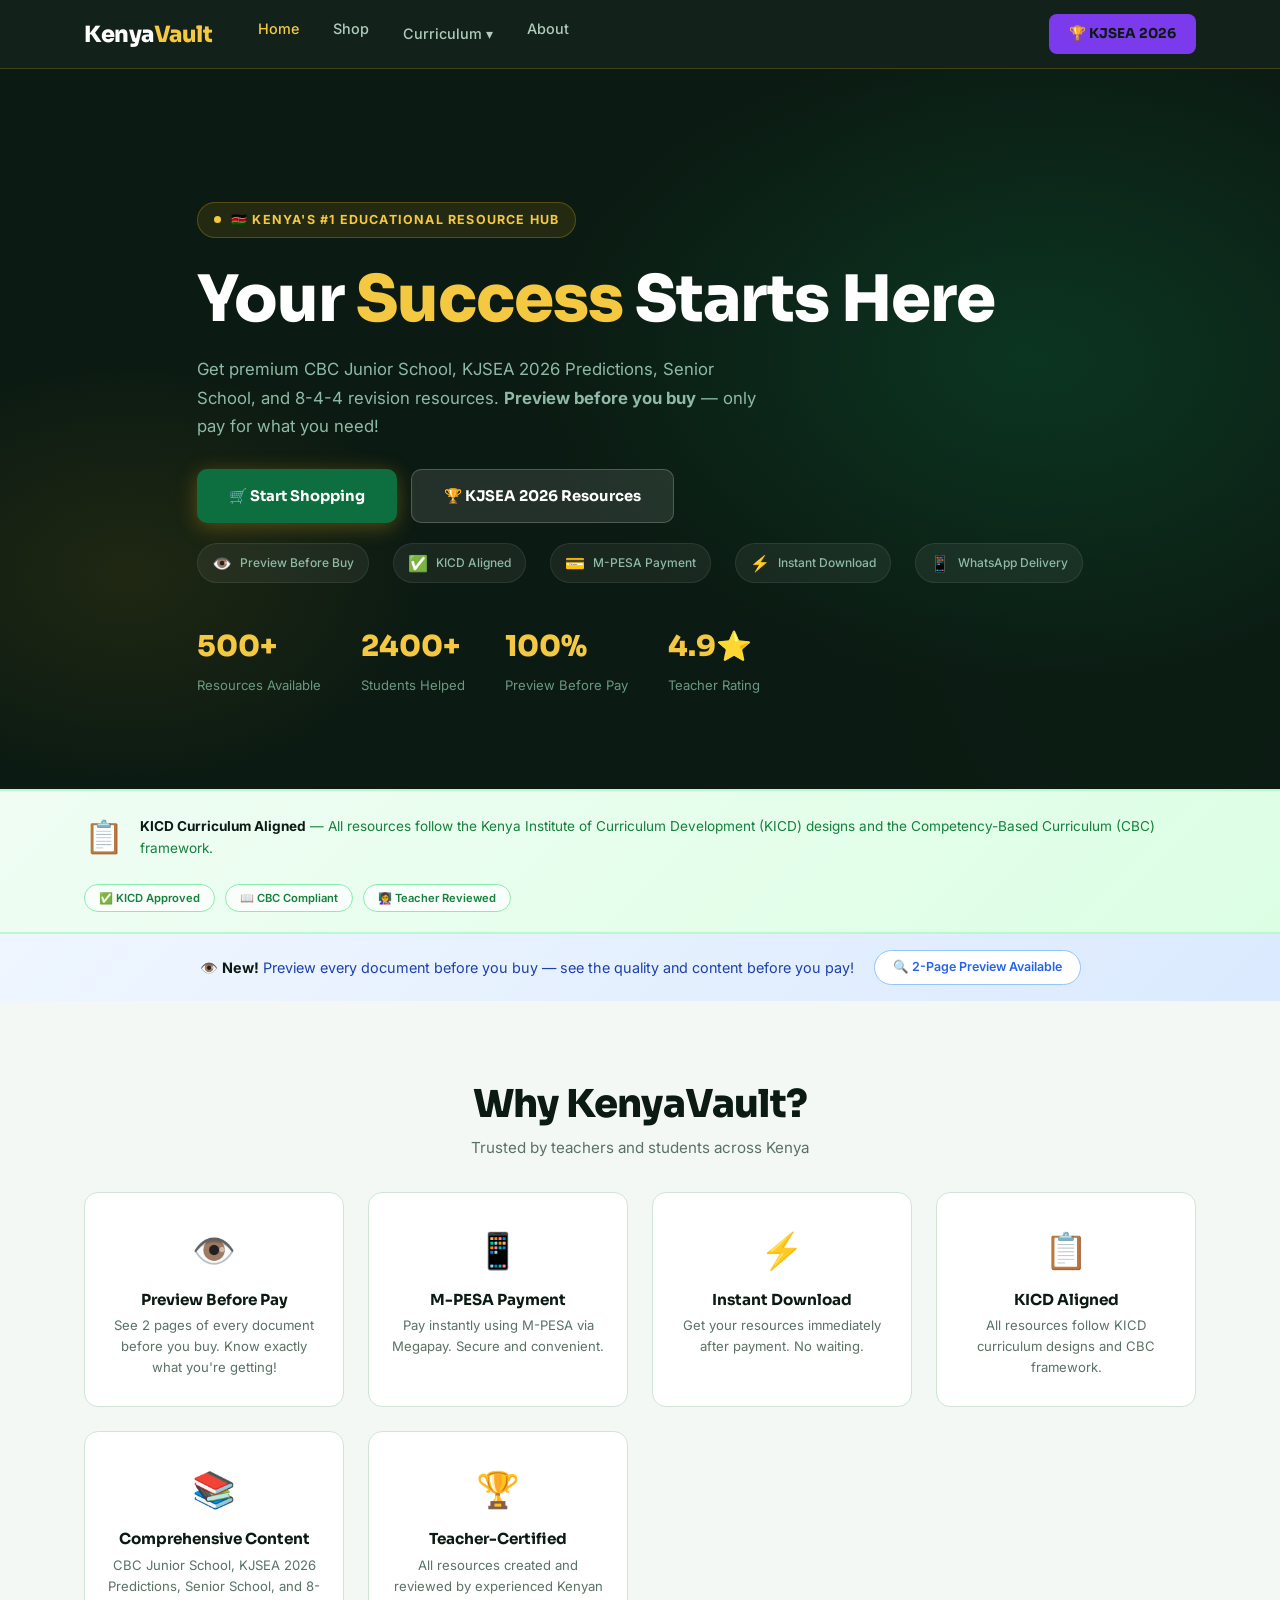
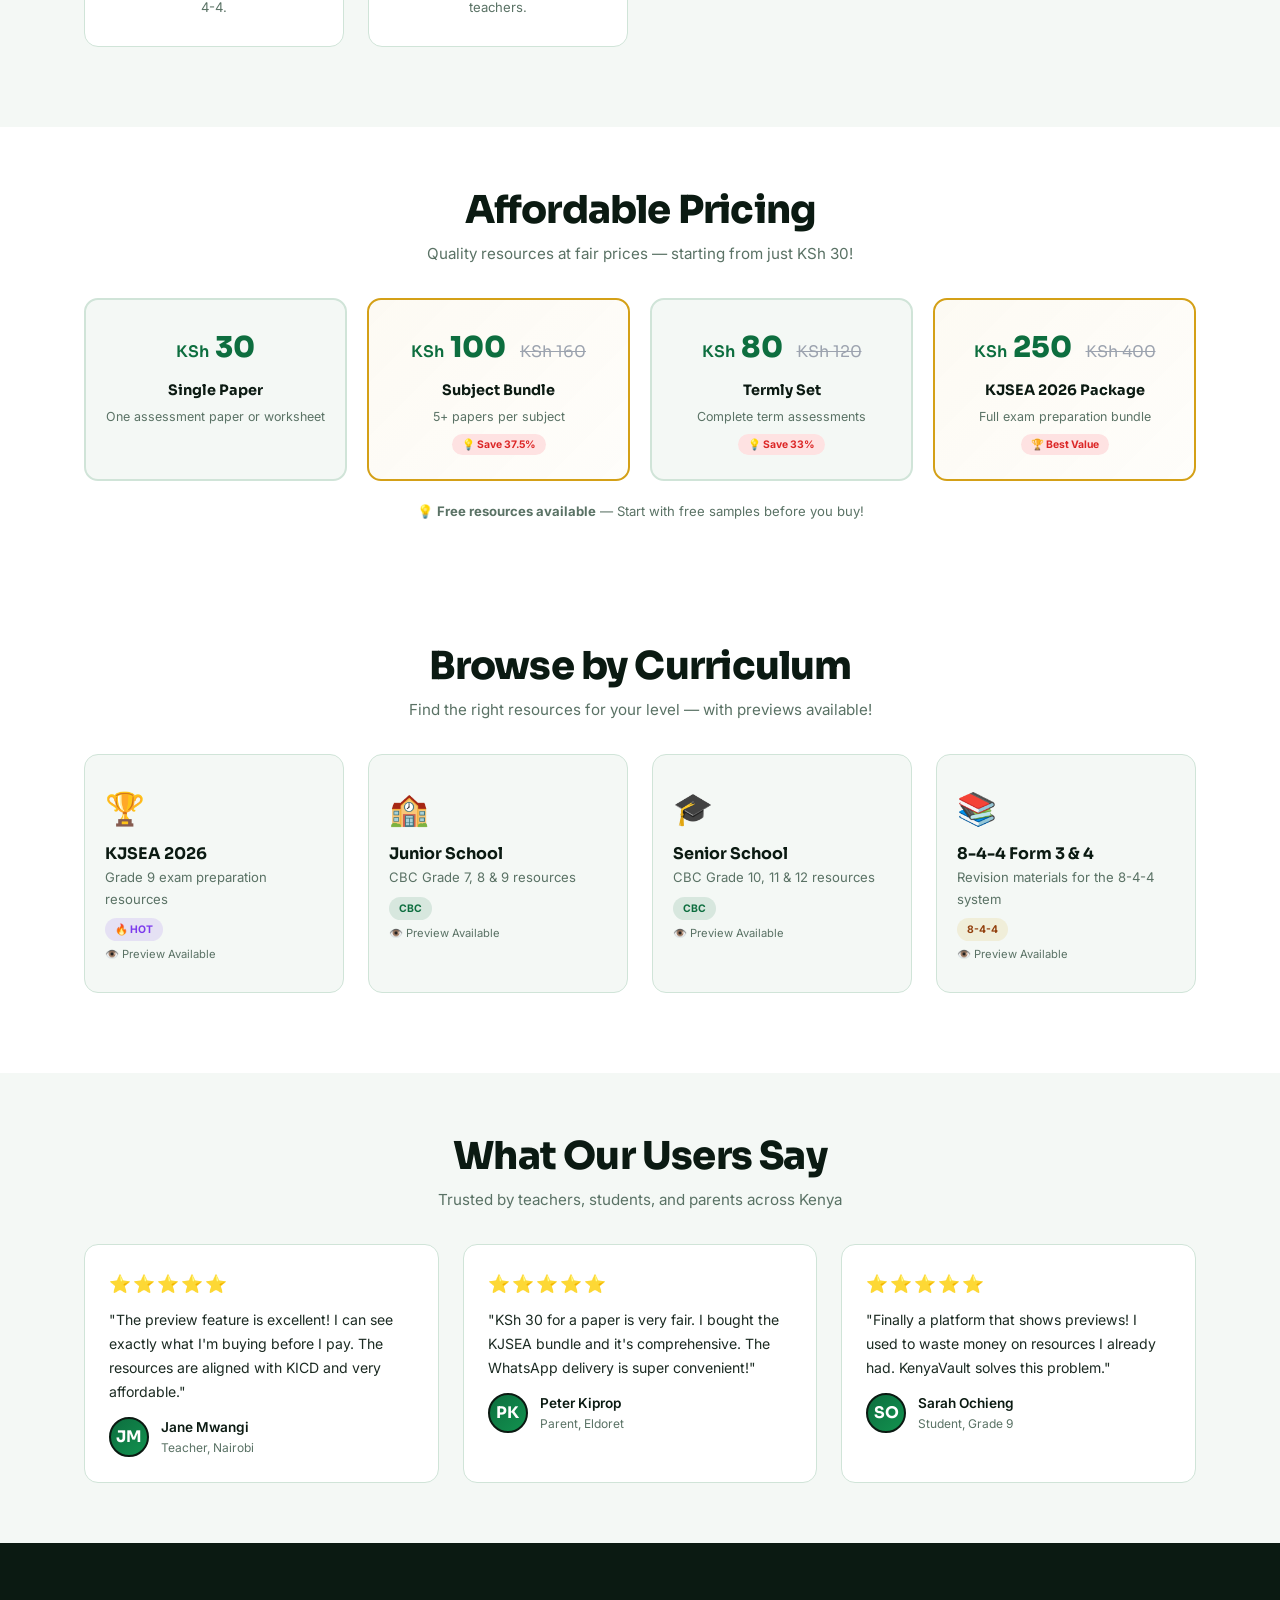
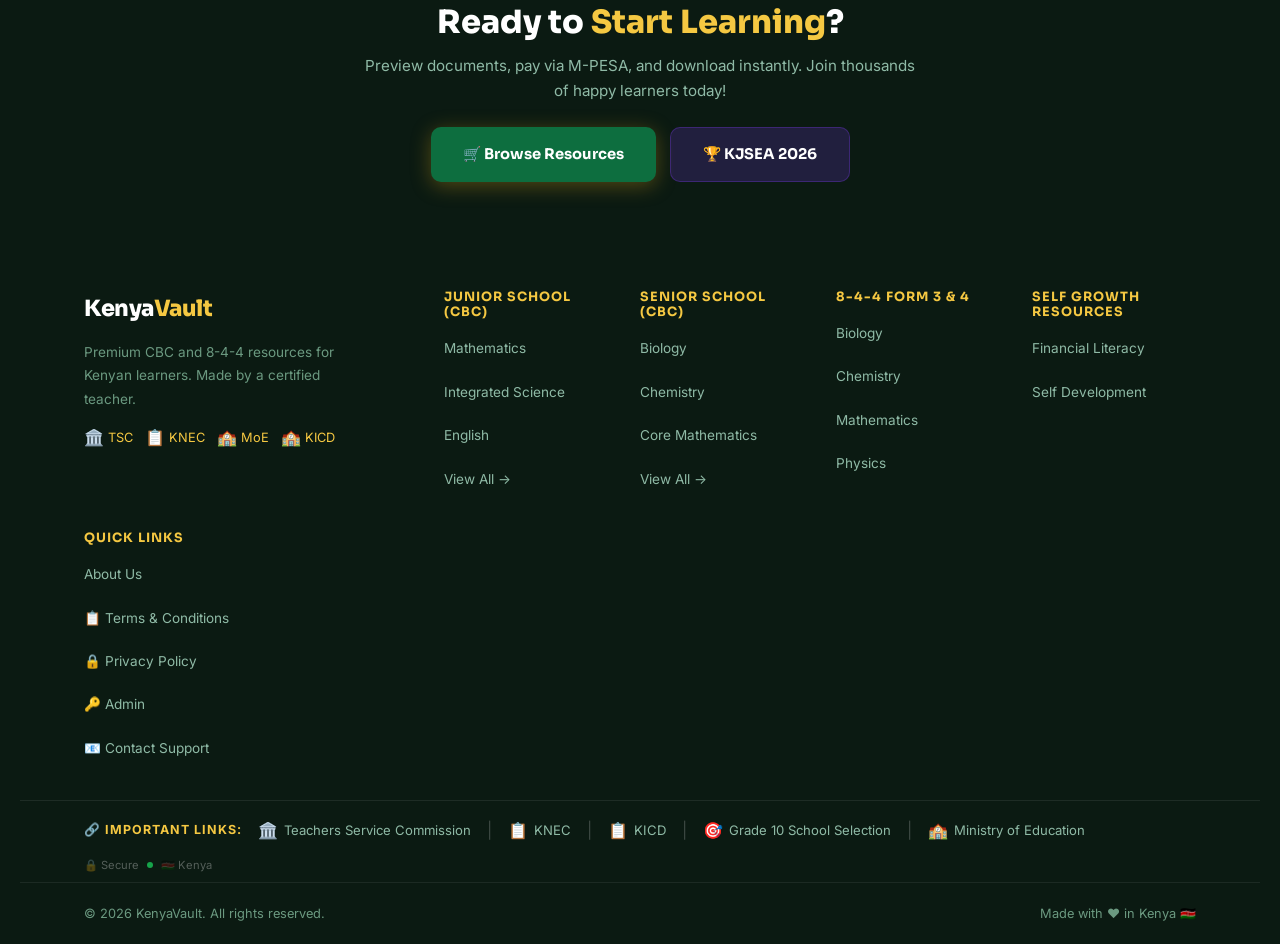
==== commit 6cea0565: "Update index.html" ====
--- a/index.html
+++ b/index.html
@@ -770,7 +770,7 @@
             </p>
             <div style="display:flex;gap:14px;justify-content:center;flex-wrap:wrap;">
                 <a href="shop.html" class="btn-primary">🛒 Browse Resources</a>
-                <a href="shop.html?level=kjsea" class="btn-secondary" style="background:rgba(124,58,237,0.2);border-color:rgba(124,58,237,0.3);">🏆 KJSEA 2025</a>
+                <a href="shop.html?level=kjsea" class="btn-secondary" style="background:rgba(124,58,237,0.2);border-color:rgba(124,58,237,0.3);">🏆 KJSEA 2026</a>
             </div>
         </div>
     </section>
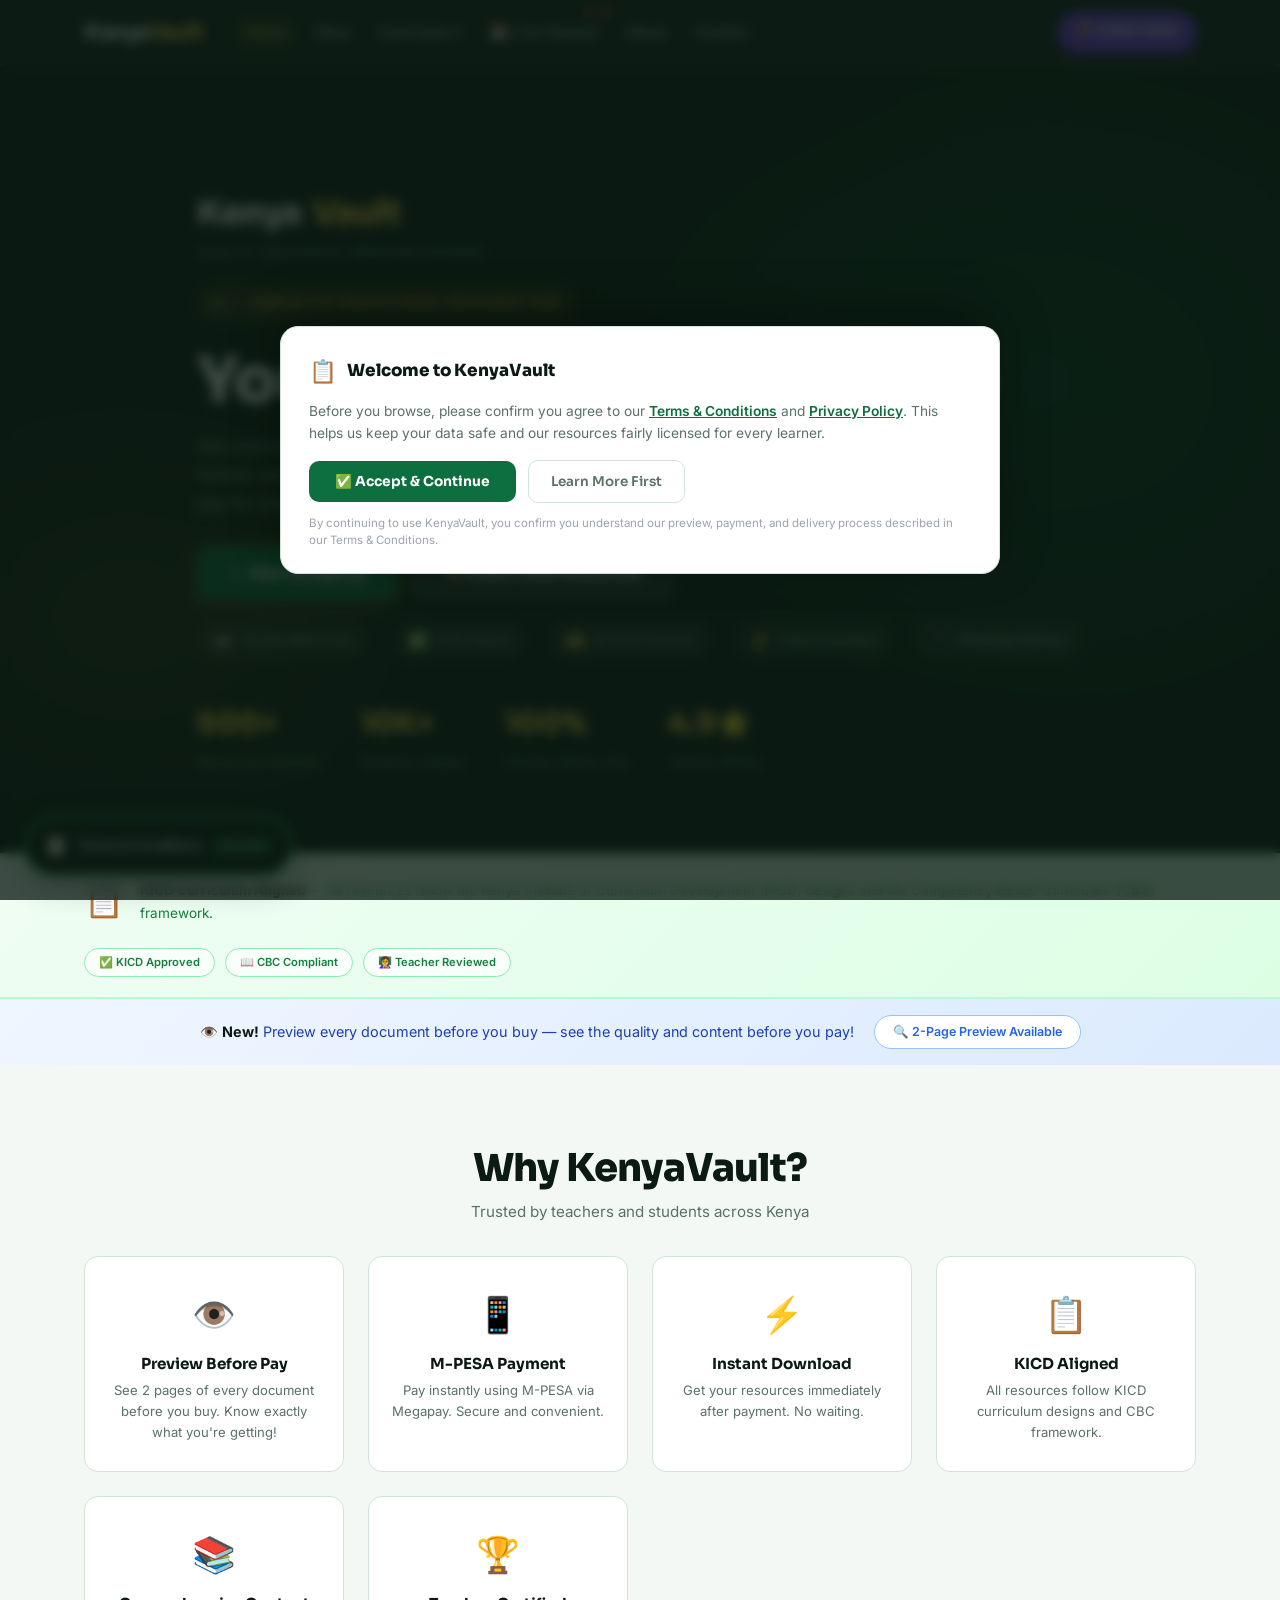
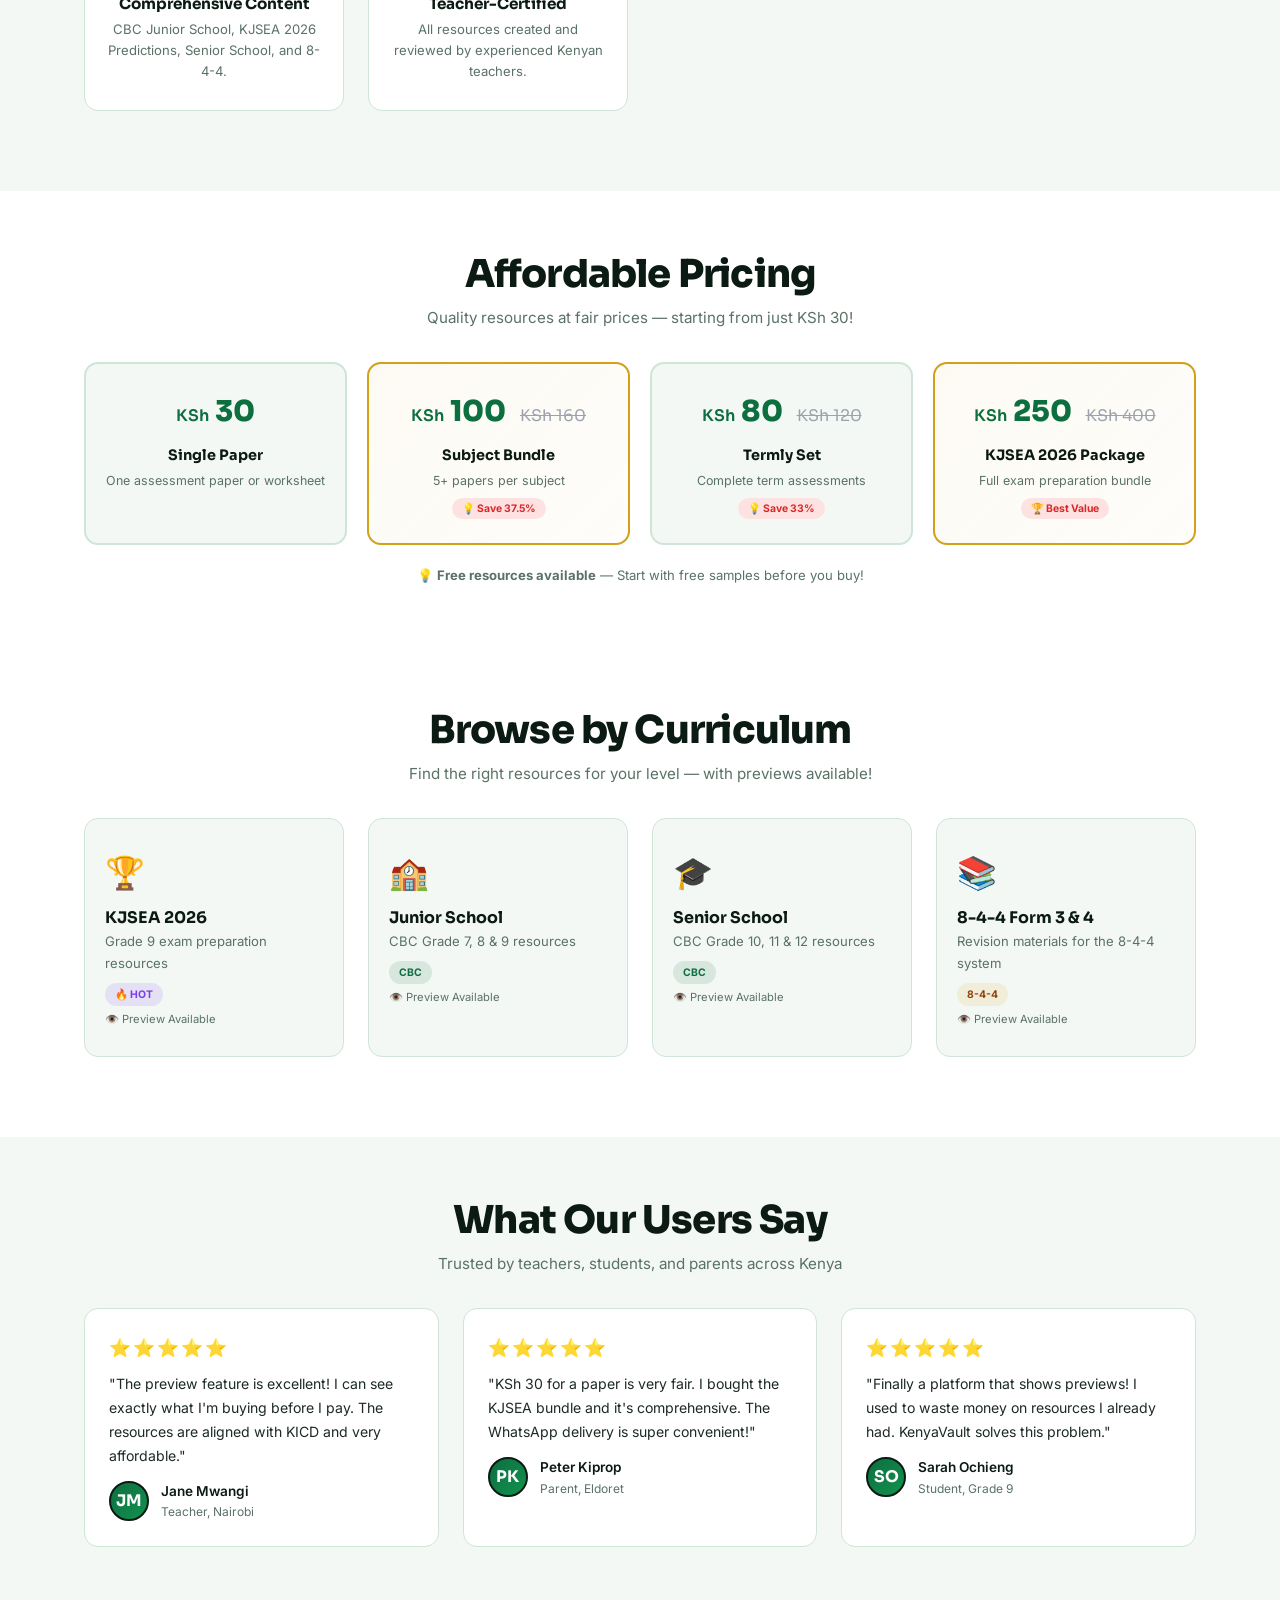
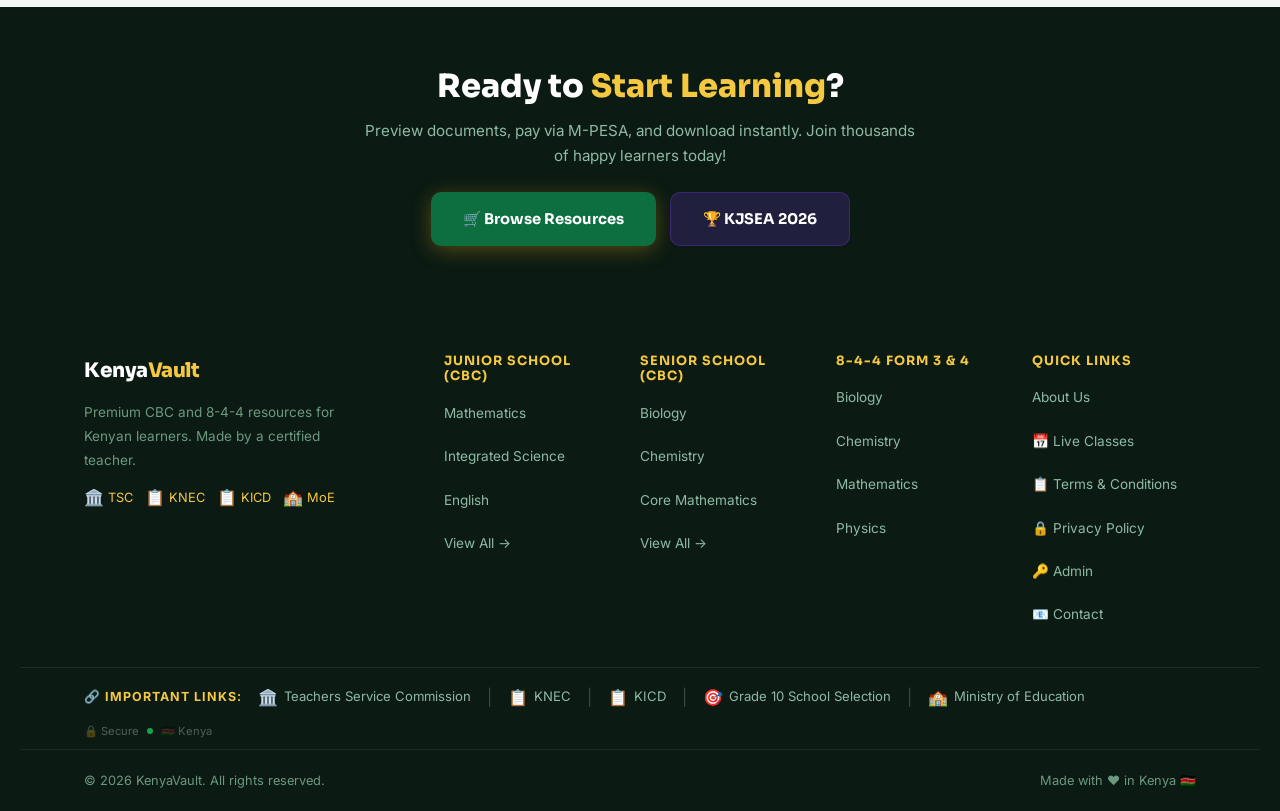
==== commit 612d7061: "Update index.html" ====
--- a/index.html
+++ b/index.html
@@ -39,6 +39,7 @@
             letter-spacing: -1px;
             position: relative;
             z-index: 1;
+            line-height: 1.1;
         }
         .hero h1 em { font-style: normal; color: var(--gold-light); }
         .hero p {
@@ -118,6 +119,62 @@
             color: #6B9980;
         }
 
+        /* ── NAV LOGO (TEXT BANNER) ── */
+        .nav-logo {
+            font-family: 'Sora', sans-serif;
+            font-weight: 800;
+            font-size: 1.3rem;
+            letter-spacing: -0.5px;
+            color: var(--white);
+            display: inline-flex;
+            align-items: baseline;
+        }
+        .nav-logo span {
+            color: var(--gold-light);
+        }
+
+        /* ── HERO LOGO (TEXT BANNER, LARGER) ── */
+        .hero-logo {
+            position: relative;
+            z-index: 1;
+            margin-bottom: 22px;
+            animation: kvFadeUp 0.7s ease both;
+            animation-delay: 0s;
+        }
+        .hero-logo .hero-logo-text {
+            font-family: 'Sora', sans-serif;
+            font-weight: 800;
+            font-size: clamp(1.6rem, 3vw, 2.1rem);
+            letter-spacing: -0.5px;
+            color: var(--white);
+            display: inline-flex;
+            align-items: center;
+            gap: 10px;
+        }
+        .hero-logo .hero-logo-text span.accent {
+            color: var(--gold-light);
+        }
+        .hero-logo .hero-logo-tagline {
+            display: block;
+            font-size: 0.7rem;
+            letter-spacing: 1.5px;
+            text-transform: uppercase;
+            color: #6B9980;
+            font-weight: 600;
+            margin-top: 4px;
+        }
+
+        /* ── FOOTER LOGO (TEXT BANNER) ── */
+        .footer-logo-img {
+            display: flex;
+            align-items: center;
+            gap: 10px;
+            margin-bottom: 8px;
+        }
+        .footer-brand .nav-logo {
+            font-size: 1.25rem;
+        }
+
         /* ── TRUST BADGES ── */
         .trust-badges {
             display: flex;
@@ -144,6 +201,118 @@
         .trust-badge .label {
             font-weight: 500;
         }
+
+        /* ── NAVBAR STYLING ENHANCEMENT ── */
+        .navbar {
+            position: sticky;
+            top: 0;
+            z-index: 500;
+            background: rgba(11, 26, 18, 0.97);
+            backdrop-filter: blur(10px);
+            border-bottom: 1px solid rgba(212, 160, 23, 0.15);
+            box-shadow: 0 1px 0 rgba(212, 160, 23, 0.35);
+        }
+        .nav-container {
+            max-width: 1240px;
+            margin: 0 auto;
+            padding: 0 5%;
+            height: 64px;
+            display: flex;
+            align-items: center;
+            justify-content: space-between;
+        }
+        .nav-links {
+            display: flex;
+            align-items: center;
+            gap: 4px;
+            list-style: none;
+        }
+        .nav-links li a {
+            color: #C8DDD0;
+            font-size: 0.88rem;
+            font-weight: 500;
+            text-decoration: none;
+            padding: 8px 12px;
+            border-radius: 8px;
+            transition: var(--transition);
+            display: inline-block;
+        }
+        .nav-links li a:hover,
+        .nav-links li a.active {
+            color: var(--gold-light);
+            background: rgba(212, 160, 23, 0.08);
+        }
+        .nav-dropdown {
+            position: relative;
+        }
+        .nav-dropdown .dropdown-menu {
+            position: absolute;
+            top: calc(100% + 10px);
+            left: 0;
+            background: var(--dark);
+            border: 1px solid rgba(212, 160, 23, 0.2);
+            border-radius: 12px;
+            padding: 16px;
+            display: flex;
+            gap: 24px;
+            min-width: 360px;
+            opacity: 0;
+            visibility: hidden;
+            transform: translateY(-8px);
+            transition: all 0.2s ease;
+            box-shadow: 0 20px 50px rgba(0,0,0,0.4);
+        }
+        .nav-dropdown:hover .dropdown-menu {
+            opacity: 1;
+            visibility: visible;
+            transform: translateY(0);
+        }
+        .dropdown-col {
+            min-width: 150px;
+        }
+        .dropdown-heading {
+            font-size: 0.7rem;
+            font-weight: 700;
+            letter-spacing: 1px;
+            text-transform: uppercase;
+            color: var(--gold-light);
+            margin-bottom: 8px;
+            padding-bottom: 6px;
+            border-bottom: 1px solid rgba(212,160,23,0.15);
+        }
+        .dropdown-col a {
+            display: block;
+            padding: 6px 4px;
+            font-size: 0.83rem;
+            color: #C8DDD0;
+            text-decoration: none;
+            border-radius: 6px;
+            transition: var(--transition);
+        }
+        .dropdown-col a:hover {
+            color: var(--gold-light);
+            background: rgba(212,160,23,0.06);
+        }
+        .nav-actions {
+            display: flex;
+            align-items: center;
+            gap: 12px;
+        }
+        .btn-nav-cta {
+            color: var(--white);
+            font-family: 'Sora', sans-serif;
+            font-weight: 700;
+            font-size: 0.8rem;
+            padding: 9px 18px;
+            border-radius: 99px;
+            text-decoration: none;
+            transition: var(--transition);
+            box-shadow: 0 4px 14px rgba(124,58,237,0.35);
+        }
+        .btn-nav-cta:hover {
+            transform: translateY(-1px);
+            filter: brightness(1.08);
+        }
         
         /* ── FEATURES SECTION ── */
         .features {
@@ -189,7 +358,7 @@
             line-height: 1.6;
         }
 
-        /* ── NEW: PRICING SHOWCASE ── */
+        /* ── PRICING SHOWCASE ── */
         .pricing-showcase {
             padding: 60px 0 40px;
             background: var(--white);
@@ -213,6 +382,7 @@
         .pricing-card:hover {
             border-color: var(--green);
             transform: translateY(-3px);
+            box-shadow: 0 12px 28px rgba(13,110,63,0.12);
         }
         .pricing-card.featured {
             border-color: var(--gold);
@@ -257,7 +427,7 @@
             margin-top: 6px;
         }
 
-        /* ── NEW: KICD ALIGNMENT BANNER ── */
+        /* ── KICD ALIGNMENT BANNER ── */
         .kicd-banner {
             background: linear-gradient(135deg, #F0FDF4, #DCFFE4);
             padding: 20px 0;
@@ -304,7 +474,7 @@
             border: 1px solid #86EFAC;
         }
 
-        /* ── NEW: PREVIEW FEATURE BANNER ── */
+        /* ── PREVIEW FEATURE BANNER ── */
         .preview-banner {
             background: linear-gradient(135deg, #EFF6FF, #DBEAFE);
             padding: 16px 0;
@@ -395,7 +565,7 @@
         .badge-gold { background: rgba(212,160,23,0.12); color: #92400E; }
         .badge-blue { background: rgba(37,99,235,0.12); color: #2563EB; }
 
-        /* ── NEW: TESTIMONIALS ── */
+        /* ── TESTIMONIALS ── */
         .testimonials {
             padding: 60px 0;
             background: var(--surface);
@@ -413,6 +583,11 @@
             border-radius: var(--radius);
             padding: 24px;
             border: 1.5px solid var(--border);
+            transition: var(--transition);
+        }
+        .testimonial-card:hover {
+            box-shadow: var(--shadow-md);
+            transform: translateY(-2px);
         }
         .testimonial-card .stars {
             color: #FCD34D;
@@ -467,7 +642,414 @@
             font-size: 0.95rem;
             margin-bottom: 32px;
         }
+
+        /* ── SCROLL REVEAL ── */
+        html { scroll-behavior: smooth; }
+        .kv-reveal {
+            opacity: 0;
+            transform: translateY(20px);
+            transition: opacity 0.6s ease, transform 0.6s ease;
+        }
+        .kv-reveal.kv-visible {
+            opacity: 1;
+            transform: translateY(0);
+        }
+
+        /* ── HERO ANIMATION ── */
+        .hero .container > * {
+            animation: kvFadeUp 0.7s ease both;
+        }
+        .hero .hero-logo { animation-delay: 0s; }
+        .hero .hero-eyebrow { animation-delay: 0.05s; }
+        .hero h1 { animation-delay: 0.12s; }
+        .hero p { animation-delay: 0.2s; }
+        .hero-buttons { animation-delay: 0.28s; }
+        .trust-badges { animation-delay: 0.36s; }
+        .hero-stats { animation-delay: 0.44s; }
+        @keyframes kvFadeUp {
+            from { opacity: 0; transform: translateY(14px); }
+            to { opacity: 1; transform: translateY(0); }
+        }
+
+        /* ── MOBILE NAV ── */
+        .nav-links {
+            transition: all 0.3s ease;
+        }
         
+        @media (max-width: 900px) {
+            .nav-links {
+                position: fixed;
+                top: 64px;
+                left: 0;
+                right: 0;
+                background: var(--dark);
+                flex-direction: column;
+                align-items: flex-start;
+                padding: 0 5%;
+                gap: 0;
+                max-height: 0;
+                overflow: hidden;
+                opacity: 0;
+                pointer-events: none;
+                border-bottom: 1px solid rgba(255,255,255,0.08);
+                box-shadow: 0 12px 24px rgba(0,0,0,0.25);
+                z-index: 998;
+                transition: max-height 0.3s ease, opacity 0.3s ease, padding 0.3s ease;
+            }
+            .nav-links.active {
+                max-height: 80vh;
+                opacity: 1;
+                pointer-events: auto;
+                padding: 16px 5% 24px;
+                overflow-y: auto;
+            }
+            .nav-links li {
+                width: 100%;
+                border-bottom: 1px solid rgba(255,255,255,0.05);
+            }
+            .nav-links li:last-child {
+                border-bottom: none;
+            }
+            .nav-links a {
+                display: block;
+                padding: 12px 4px;
+                width: 100%;
+                font-size: 0.95rem;
+            }
+            .nav-dropdown .dropdown-menu {
+                position: static;
+                box-shadow: none;
+                margin-top: 0;
+                padding: 0 0 0 16px;
+                display: none;
+                background: rgba(255,255,255,0.03);
+                border-radius: 0;
+                border: none;
+                width: 100%;
+                opacity: 1;
+                visibility: visible;
+                transform: none;
+            }
+            .nav-dropdown.dropdown-open .dropdown-menu {
+                display: block;
+            }
+            .nav-dropdown .dropdown-menu .dropdown-col {
+                padding: 8px 0;
+                min-width: auto;
+            }
+            .nav-dropdown .dropdown-menu .dropdown-heading {
+                font-size: 0.75rem;
+                padding: 4px 0;
+            }
+            .nav-dropdown .dropdown-menu a {
+                padding: 8px 0;
+                font-size: 0.85rem;
+            }
+            .hamburger {
+                display: flex !important;
+                flex-direction: column;
+                gap: 4px;
+                background: none;
+                border: none;
+                cursor: pointer;
+                padding: 6px;
+                z-index: 999;
+            }
+            .hamburger span {
+                display: block;
+                width: 24px;
+                height: 2px;
+                background: var(--white);
+                transition: all 0.3s ease;
+                border-radius: 2px;
+            }
+            .hamburger.active span:nth-child(1) {
+                transform: translateY(6px) rotate(45deg);
+            }
+            .hamburger.active span:nth-child(2) {
+                opacity: 0;
+                transform: scaleX(0);
+            }
+            .hamburger.active span:nth-child(3) {
+                transform: translateY(-6px) rotate(-45deg);
+            }
+        }
+
+        .hamburger {
+            display: none;
+        }
+
+        /* ── TERMS CONSENT OVERLAY (FIRST VISIT) ── */
+        .kv-consent-overlay {
+            position: fixed;
+            inset: 0;
+            z-index: 99999;
+            background: rgba(11, 26, 18, 0.78);
+            backdrop-filter: blur(6px);
+            display: flex;
+            align-items: flex-end;
+            justify-content: center;
+            padding: 0;
+            opacity: 1;
+            transition: opacity 0.4s ease;
+        }
+        .kv-consent-overlay.kv-hide {
+            opacity: 0;
+            pointer-events: none;
+        }
+        .kv-consent-overlay.kv-hidden {
+            display: none !important;
+        }
+        .kv-consent-banner {
+            width: 100%;
+            max-width: 720px;
+            background: var(--white);
+            border-radius: 20px 20px 0 0;
+            box-shadow: 0 -16px 50px rgba(0,0,0,0.3);
+            padding: 26px 28px 24px;
+            transform: translateY(0);
+            transition: transform 0.4s cubic-bezier(0.34, 1.56, 0.64, 1);
+            border-top: 3px solid var(--gold);
+        }
+        @media (min-width: 600px) {
+            .kv-consent-overlay { align-items: center; padding: 20px; }
+            .kv-consent-banner { border-radius: 18px; border-top: none; border: 1.5px solid var(--border); }
+        }
+        .kv-consent-overlay.kv-hide .kv-consent-banner {
+            transform: translateY(40px);
+        }
+        .kv-consent-top {
+            display: flex;
+            align-items: center;
+            gap: 10px;
+            margin-bottom: 10px;
+        }
+        .kv-consent-icon { font-size: 1.4rem; }
+        .kv-consent-title {
+            font-family: 'Sora', sans-serif;
+            font-weight: 800;
+            font-size: 1.05rem;
+            color: var(--dark);
+        }
+        .kv-consent-text {
+            font-size: 0.86rem;
+            color: var(--muted);
+            line-height: 1.6;
+            margin-bottom: 16px;
+        }
+        .kv-consent-text a {
+            color: var(--green);
+            font-weight: 600;
+            text-decoration: underline;
+        }
+        .kv-consent-actions {
+            display: flex;
+            gap: 12px;
+            flex-wrap: wrap;
+            align-items: center;
+        }
+        .kv-btn-accept {
+            background: var(--green);
+            color: var(--white);
+            border: none;
+            padding: 12px 26px;
+            border-radius: 10px;
+            font-family: 'Sora', sans-serif;
+            font-weight: 700;
+            font-size: 0.86rem;
+            cursor: pointer;
+            transition: var(--transition);
+        }
+        .kv-btn-accept:hover {
+            background: var(--green-light);
+            transform: translateY(-1px);
+        }
+        .kv-btn-decline {
+            background: transparent;
+            color: var(--muted);
+            border: 1.5px solid var(--border);
+            padding: 12px 22px;
+            border-radius: 10px;
+            font-family: 'Sora', sans-serif;
+            font-weight: 600;
+            font-size: 0.84rem;
+            cursor: pointer;
+            transition: var(--transition);
+        }
+        .kv-btn-decline:hover {
+            border-color: var(--muted);
+            color: var(--text);
+        }
+        .kv-consent-note {
+            font-size: 0.72rem;
+            color: #9CA3AF;
+            margin-top: 12px;
+            line-height: 1.5;
+        }
+
+        /* ── FLOATING TERMS BUTTON (HIDDEN AFTER ACCEPTANCE) ── */
+        #termsFloatingButton {
+            position: fixed;
+            bottom: 24px;
+            left: 24px;
+            z-index: 999;
+            cursor: pointer;
+            background: var(--dark);
+            color: var(--white);
+            padding: 12px 18px;
+            border-radius: 99px;
+            border: 2px solid var(--gold-light);
+            box-shadow: 0 8px 32px rgba(0,0,0,0.3);
+            display: flex;
+            align-items: center;
+            gap: 10px;
+            font-family: 'Inter', sans-serif;
+            font-size: 0.82rem;
+            font-weight: 600;
+            transition: all 0.3s ease;
+            backdrop-filter: blur(8px);
+        }
+        #termsFloatingButton:hover {
+            transform: scale(1.03);
+            border-color: var(--white);
+        }
+        #termsFloatingButton .terms-status {
+            display: inline-flex;
+            align-items: center;
+            gap: 4px;
+            background: rgba(212,160,23,0.2);
+            padding: 2px 8px;
+            border-radius: 99px;
+            font-size: 0.6rem;
+            color: var(--gold-light);
+        }
+        #termsFloatingButton.accepted {
+            border-color: #4ADE80;
+        }
+        #termsFloatingButton.accepted .terms-status {
+            background: rgba(74,222,128,0.2);
+            color: #4ADE80;
+        }
+        #termsFloatingButton.hidden {
+            display: none !important;
+        }
+
+        /* ── TERMS MODAL (Manual Re-open) ── */
+        #termsFloatingModal {
+            display: none;
+            position: fixed;
+            inset: 0;
+            z-index: 10000;
+            background: rgba(0,0,0,0.8);
+            backdrop-filter: blur(8px);
+            align-items: center;
+            justify-content: center;
+            padding: 20px;
+        }
+        #termsFloatingModal.open {
+            display: flex;
+        }
+        .terms-modal-box {
+            background: var(--white);
+            border-radius: 20px;
+            padding: 40px;
+            max-width: 560px;
+            width: 100%;
+            max-height: 90vh;
+            overflow-y: auto;
+            position: relative;
+            box-shadow: 0 32px 80px rgba(0,0,0,0.5);
+        }
+        .terms-modal-box .close-btn {
+            position: absolute;
+            top: 16px;
+            right: 20px;
+            background: none;
+            border: none;
+            font-size: 1.5rem;
+            color: var(--muted);
+            cursor: pointer;
+            transition: all 0.2s;
+        }
+        .terms-modal-box .close-btn:hover { color: var(--dark); }
+        .terms-modal-box .modal-icon { font-size: 2.4rem; display: block; margin-bottom: 8px; text-align: center; }
+        .terms-modal-box h2 {
+            font-family: 'Sora', sans-serif;
+            font-weight: 800;
+            font-size: 1.4rem;
+            color: var(--dark);
+            text-align: center;
+            margin-bottom: 4px;
+        }
+        .terms-modal-box .subtitle {
+            color: var(--muted);
+            font-size: 0.85rem;
+            text-align: center;
+            margin-bottom: 20px;
+        }
+        .terms-modal-box .terms-content {
+            font-size: 0.88rem;
+            line-height: 1.8;
+            color: var(--text);
+            margin-bottom: 20px;
+        }
+        .terms-modal-box .terms-content ul {
+            padding-left: 20px;
+            margin-bottom: 16px;
+        }
+        .terms-modal-box .terms-content ul li { margin-bottom: 6px; }
+        .terms-modal-box .terms-content .highlight-box {
+            background: #F0FDF4;
+            padding: 12px 16px;
+            border-radius: 8px;
+            border-left: 3px solid #16A34A;
+            margin-top: 12px;
+        }
+        .terms-modal-box .terms-content .highlight-box p {
+            font-size: 0.8rem;
+            color: #15803D;
+            margin: 0;
+        }
+        .terms-modal-box .modal-footer {
+            display: flex;
+            gap: 12px;
+            justify-content: flex-end;
+            flex-wrap: wrap;
+            border-top: 1px solid var(--border);
+            padding-top: 20px;
+        }
+        .terms-modal-box .modal-footer .btn-reject {
+            padding: 12px 28px;
+            border: 1.5px solid var(--border);
+            border-radius: 10px;
+            background: var(--white);
+            cursor: pointer;
+            font-family: 'Sora', sans-serif;
+            font-weight: 600;
+            font-size: 0.85rem;
+            color: var(--text);
+            transition: all 0.2s;
+        }
+        .terms-modal-box .modal-footer .btn-reject:hover {
+            background: var(--surface);
+        }
+        .terms-modal-box .modal-footer .btn-accept {
+            padding: 12px 28px;
+            border: none;
+            border-radius: 10px;
+            background: var(--green);
+            color: white;
+            cursor: pointer;
+            font-family: 'Sora', sans-serif;
+            font-weight: 700;
+            font-size: 0.85rem;
+            transition: all 0.2s;
+        }
+        .terms-modal-box .modal-footer .btn-accept:hover {
+            background: var(--green-light);
+            transform: translateY(-2px);
+        }
+
         @media (max-width: 768px) {
             .hero { padding: 100px 0 60px; min-height: auto; }
             .hero-stats { gap: 24px; }
@@ -475,20 +1057,50 @@
             .kicd-banner-inner { flex-direction: column; text-align: center; }
             .trust-badges { justify-content: center; }
             .preview-banner-inner { flex-direction: column; }
+            .kv-consent-actions { flex-direction: column; align-items: stretch; }
+            .kv-btn-accept, .kv-btn-decline { width: 100%; text-align: center; }
+            .terms-modal-box { padding: 28px 20px; }
+            #termsFloatingButton { padding: 10px 14px; font-size: 0.75rem; }
         }
     </style>
 </head>
 <body>
+
+    <!-- ════════════════════════════════════════ -->
+    <!-- FLOATING TERMS & CONDITIONS CONSENT     -->
+    <!-- ════════════════════════════════════════ -->
+    <div class="kv-consent-overlay" id="kvConsentOverlay">
+        <div class="kv-consent-banner">
+            <div class="kv-consent-top">
+                <span class="kv-consent-icon">📋</span>
+                <span class="kv-consent-title">Welcome to KenyaVault</span>
+            </div>
+            <p class="kv-consent-text">
+                Before you browse, please confirm you agree to our
+                <a href="terms.html" target="_blank">Terms &amp; Conditions</a> and
+                <a href="privacy.html" target="_blank">Privacy Policy</a>. This helps us keep your
+                data safe and our resources fairly licensed for every learner.
+            </p>
+            <div class="kv-consent-actions">
+                <button class="kv-btn-accept" id="kvAcceptBtn">✅ Accept &amp; Continue</button>
+                <button class="kv-btn-decline" id="kvDeclineBtn">Learn More First</button>
+            </div>
+            <p class="kv-consent-note">
+                By continuing to use KenyaVault, you confirm you understand our preview, payment, and
+                delivery process described in our Terms &amp; Conditions.
+            </p>
+        </div>
+    </div>
 
     <!-- ════════════ NAVBAR ════════════ -->
     <nav class="navbar" id="navbar">
         <div class="nav-container">
             <a class="nav-logo" href="index.html">Kenya<span>Vault</span></a>
-            <ul class="nav-links">
+            <ul class="nav-links" id="navLinks">
                 <li><a href="index.html" class="active">Home</a></li>
                 <li><a href="shop.html">Shop</a></li>
-                <li class="nav-dropdown">
-                    <a href="#">Curriculum ▾</a>
+                <li class="nav-dropdown" id="navDropdown">
+                    <a href="#" id="navDropdownToggle">Curriculum ▾</a>
                     <div class="dropdown-menu">
                         <div class="dropdown-col">
                             <div class="dropdown-heading">CBC</div>
@@ -498,15 +1110,21 @@
                         </div>
                         <div class="dropdown-col">
                             <div class="dropdown-heading">8-4-4</div>
-                            <a href="shop.html?level=844">📚 Form 3 & 4 (Until 2028)</a>
+                            <a href="shop.html?level=844">📚 Form 3 &amp; 4 (Until 2028)</a>
                         </div>
                     </div>
                 </li>
+                <li><a href="classes.html">📅 Live Classes</a></li>
                 <li><a href="about.html">About</a></li>
+                <li><a href="contact.html">Contact</a></li>
             </ul>
             <div class="nav-actions">
                 <a href="shop.html?level=kjsea" class="btn-nav-cta" style="background:#7C3AED;">🏆 KJSEA 2026</a>
-                <button class="hamburger" id="hamburger"><span></span><span></span><span></span></button>
+                <button class="hamburger" id="hamburger" aria-label="Toggle menu" aria-expanded="false">
+                    <span></span>
+                    <span></span>
+                    <span></span>
+                </button>
             </div>
         </div>
     </nav>
@@ -514,6 +1132,10 @@
     <!-- ════════════ HERO SECTION ════════════ -->
     <section class="hero">
         <div class="container" style="max-width:1240px;margin:0 auto;padding:0 5%;">
+            <div class="hero-logo">
+                <span class="hero-logo-text">Kenya<span class="accent">Vault</span></span>
+                <span class="hero-logo-tagline">Quality Resources. Brighter Futures.</span>
+            </div>
             <div class="hero-eyebrow" style="display:inline-flex;align-items:center;gap:10px;background:rgba(212,160,23,0.12);border:1px solid rgba(212,160,23,0.3);color:var(--gold-light);font-size:0.78rem;font-weight:700;letter-spacing:1.2px;text-transform:uppercase;padding:7px 16px;border-radius:99px;margin-bottom:24px;position:relative;z-index:1;">
                 <span style="width:7px;height:7px;border-radius:50%;background:var(--gold-light);animation:pulse 2s infinite;"></span>
                 🇰🇪 Kenya's #1 Educational Resource Hub
@@ -555,7 +1177,7 @@
                     <span class="stat-label">Resources Available</span>
                 </div>
                 <div class="stat">
-                    <span class="stat-number">2400+</span>
+                    <span class="stat-number">10K+</span>
                     <span class="stat-label">Students Helped</span>
                 </div>
                 <div class="stat">
@@ -571,7 +1193,7 @@
     </section>
 
     <!-- ════════════ KICD ALIGNMENT BANNER ════════════ -->
-    <div class="kicd-banner">
+    <div class="kicd-banner kv-reveal">
         <div class="kicd-banner-inner">
             <div class="left">
                 <span class="icon">📋</span>
@@ -588,7 +1210,7 @@
     </div>
 
     <!-- ════════════ PREVIEW FEATURE BANNER ════════════ -->
-    <div class="preview-banner">
+    <div class="preview-banner kv-reveal">
         <div class="preview-banner-inner">
             <div class="text">
                 👁️ <strong>New!</strong> Preview every document before you buy — see the quality and content before you pay!
@@ -600,7 +1222,7 @@
     </div>
 
     <!-- ════════════ FEATURES SECTION ════════════ -->
-    <section class="features">
+    <section class="features kv-reveal">
         <h2 class="section-title">Why KenyaVault?</h2>
         <p class="section-subtitle">Trusted by teachers and students across Kenya</p>
         <div class="features-grid">
@@ -638,7 +1260,7 @@
     </section>
 
     <!-- ════════════ PRICING SHOWCASE ════════════ -->
-    <section class="pricing-showcase">
+    <section class="pricing-showcase kv-reveal">
         <h2 class="section-title">Affordable Pricing</h2>
         <p class="section-subtitle">Quality resources at fair prices — starting from just KSh 30!</p>
         <div class="pricing-grid">
@@ -683,7 +1305,7 @@
     </section>
 
     <!-- ════════════ CATEGORIES SECTION ════════════ -->
-    <section class="categories">
+    <section class="categories kv-reveal">
         <h2 class="section-title">Browse by Curriculum</h2>
         <p class="section-subtitle">Find the right resources for your level — with previews available!</p>
         <div class="categories-grid">
@@ -719,7 +1341,7 @@
     </section>
 
     <!-- ════════════ TESTIMONIALS ════════════ -->
-    <section class="testimonials">
+    <section class="testimonials kv-reveal">
         <h2 class="section-title">What Our Users Say</h2>
         <p class="section-subtitle">Trusted by teachers, students, and parents across Kenya</p>
         <div class="testimonials-grid">
@@ -760,7 +1382,7 @@
     </section>
 
     <!-- ════════════ CALL TO ACTION ════════════ -->
-    <section style="padding:60px 0;background:var(--dark);text-align:center;">
+    <section class="kv-reveal" style="padding:60px 0;background:var(--dark);text-align:center;">
         <div style="max-width:1240px;margin:0 auto;padding:0 5%;">
             <h2 style="font-family:'Sora',sans-serif;font-weight:800;font-size:clamp(1.4rem,2.5vw,2rem);color:var(--white);margin-bottom:12px;">
                 Ready to <em style="color:var(--gold-light);font-style:normal;">Start Learning</em>?
@@ -788,11 +1410,11 @@
                     <a href="https://www.knec.ac.ke" target="_blank" style="color:var(--gold-light);font-size:0.8rem;text-decoration:none;display:inline-flex;align-items:center;gap:4px;">
                         <span style="font-size:1rem;">📋</span> KNEC
                     </a>
+                    <a href="https://kicd.ac.ke" target="_blank" style="color:var(--gold-light);font-size:0.8rem;text-decoration:none;display:inline-flex;align-items:center;gap:4px;">
+                        <span style="font-size:1rem;">📋</span> KICD
+                    </a>
                     <a href="https://www.education.go.ke" target="_blank" style="color:var(--gold-light);font-size:0.8rem;text-decoration:none;display:inline-flex;align-items:center;gap:4px;">
                         <span style="font-size:1rem;">🏫</span> MoE
-                    </a>
-                    <a href="https://kicd.ac.ke" target="_blank" style="color:var(--gold-light);font-size:0.8rem;text-decoration:none;display:inline-flex;align-items:center;gap:4px;">
-                        <span style="font-size:1rem;">🏫</span> KICD
                     </a>
                 </div>
             </div>
@@ -824,20 +1446,14 @@
                 </ul>
             </div>
             <div class="footer-col">
-                <h4>Self Growth Resources</h4>
-                <ul>
-                    <li><a href="shop.html?level=selfgrowth=finacial literacy">Financial Literacy</a></li>
-                    <li><a href="shop.html?level=selfgrowth=self development">Self Development</a></li>
-                </ul>
-            </div>
-            <div class="footer-col">
                 <h4>Quick Links</h4>
                 <ul>
                     <li><a href="about.html">About Us</a></li>
+                    <li><a href="classes.html">📅 Live Classes</a></li>
                     <li><a href="terms.html">📋 Terms &amp; Conditions</a></li>
                     <li><a href="privacy.html">🔒 Privacy Policy</a></li> 
                     <li><a href="admin.html">🔑 Admin</a></li>
-                    <li><a href="mailto:adminnexalearn@gmail.com">📧 Contact Support</a></li>
+                    <li><a href="contact.html">📧 Contact</a></li>
                 </ul>
             </div>
         </div>
@@ -881,20 +1497,262 @@
         </div>
     </footer>
 
+    <!-- ════════════════════════════════════════ -->
+    <!-- FLOATING TERMS & CONDITIONS BUTTON     -->
+    <!-- ════════════════════════════════════════ -->
+    <div id="termsFloatingButton" onclick="openTermsModal()">
+        <span style="font-size:1.2rem;">📋</span>
+        <span>Terms &amp; Conditions</span>
+        <span class="terms-status">⚠️ Accept</span>
+    </div>
+
+    <!-- ── TERMS MODAL ── -->
+    <div id="termsFloatingModal">
+        <div class="terms-modal-box">
+            <button class="close-btn" onclick="closeTermsModal()">✕</button>
+            <span class="modal-icon">📋</span>
+            <h2>Terms &amp; Conditions</h2>
+            <p class="subtitle">Please read and accept our terms to continue</p>
+
+            <div class="terms-content">
+                <p><strong>By using KenyaVault, you agree to:</strong></p>
+                <ul>
+                    <li>Use all digital products for personal/educational use only</li>
+                    <li>Not redistribute, resell, or share purchased content</li>
+                    <li>Accept that all sales are final (no refunds for digital products)</li>
+                    <li>Provide accurate information during purchase</li>
+                    <li>Respect intellectual property rights</li>
+                    <li>Use resources in accordance with KICD curriculum guidelines</li>
+                </ul>
+                <div class="highlight-box">
+                    <p>
+                        ✅ Full details available in our 
+                        <a href="terms.html" target="_blank" style="color:#15803D;font-weight:700;text-decoration:underline;">Terms &amp; Conditions</a> 
+                        and 
+                        <a href="privacy.html" target="_blank" style="color:#15803D;font-weight:700;text-decoration:underline;">Privacy Policy</a>.
+                    </p>
+                </div>
+            </div>
+
+            <div class="modal-footer">
+                <button class="btn-reject" onclick="rejectTerms()">❌ Reject</button>
+                <button class="btn-accept" onclick="acceptTerms()">✅ Accept &amp; Continue</button>
+            </div>
+        </div>
+    </div>
+
     <script>
-        // ── HAMBURGER MENU ──
         document.addEventListener('DOMContentLoaded', function() {
+
+            // ── HAMBURGER MENU ──
             const hamburger = document.getElementById('hamburger');
-            const navLinks = document.querySelector('.nav-links');
-            
+            const navLinks = document.getElementById('navLinks');
+
             if (hamburger && navLinks) {
-                hamburger.addEventListener('click', function() {
-                    navLinks.classList.toggle('active');
+                hamburger.addEventListener('click', function(e) {
+                    e.stopPropagation();
+                    const isOpen = navLinks.classList.toggle('active');
                     hamburger.classList.toggle('active');
+                    hamburger.setAttribute('aria-expanded', isOpen ? 'true' : 'false');
                 });
-            }
+
+                navLinks.querySelectorAll('a').forEach(function(link) {
+                    link.addEventListener('click', function(e) {
+                        if (link.id === 'navDropdownToggle') {
+                            if (window.innerWidth <= 900) {
+                                e.preventDefault();
+                                const parent = link.closest('.nav-dropdown');
+                                if (parent) {
+                                    parent.classList.toggle('dropdown-open');
+                                }
+                            }
+                            return;
+                        }
+                        if (window.innerWidth <= 900) {
+                            navLinks.classList.remove('active');
+                            hamburger.classList.remove('active');
+                            hamburger.setAttribute('aria-expanded', 'false');
+                        }
+                    });
+                });
+
+                document.addEventListener('click', function(e) {
+                    if (window.innerWidth <= 900) {
+                        const nav = document.querySelector('.nav-container');
+                        if (nav && !nav.contains(e.target)) {
+                            navLinks.classList.remove('active');
+                            hamburger.classList.remove('active');
+                            hamburger.setAttribute('aria-expanded', 'false');
+                        }
+                    }
+                });
+            }
+
+            // ── SCROLL REVEAL ──
+            const revealEls = document.querySelectorAll('.kv-reveal');
+            if ('IntersectionObserver' in window && revealEls.length) {
+                const observer = new IntersectionObserver(function(entries) {
+                    entries.forEach(function(entry) {
+                        if (entry.isIntersecting) {
+                            entry.target.classList.add('kv-visible');
+                            observer.unobserve(entry.target);
+                        }
+                    });
+                }, { threshold: 0.12, rootMargin: '0px 0px -40px 0px' });
+                revealEls.forEach(function(el) { observer.observe(el); });
+            } else {
+                revealEls.forEach(function(el) { el.classList.add('kv-visible'); });
+            }
+
+            // ── TERMS STATE — SINGLE SOURCE OF TRUTH ──
+            const consentOverlay = document.getElementById('kvConsentOverlay');
+            const acceptBtn = document.getElementById('kvAcceptBtn');
+            const declineBtn = document.getElementById('kvDeclineBtn');
+            const termsBtn = document.getElementById('termsFloatingButton');
+            const termsModal = document.getElementById('termsFloatingModal');
+            const CONSENT_KEY = 'kv_terms_accepted_public';
+
+            function hasAccepted() {
+                try { return localStorage.getItem(CONSENT_KEY) === 'true'; }
+                catch (e) { return false; }
+            }
+
+            function setAccepted() {
+                try { localStorage.setItem(CONSENT_KEY, 'true'); } catch (e) {}
+            }
+
+            // Keeps the floating button + overlay in sync, always
+            function syncTermsUI() {
+                const accepted = hasAccepted();
+
+                if (consentOverlay) {
+                    if (accepted) {
+                        consentOverlay.classList.add('kv-hidden');
+                        consentOverlay.style.display = 'none';
+                        document.body.style.overflow = '';
+                    } else {
+                        consentOverlay.classList.remove('kv-hidden', 'kv-hide');
+                        consentOverlay.style.display = 'flex';
+                        document.body.style.overflow = 'hidden';
+                    }
+                }
+
+                if (termsBtn) {
+                    if (accepted) {
+                        termsBtn.classList.add('hidden', 'accepted');
+                    } else {
+                        termsBtn.classList.remove('hidden');
+                        termsBtn.classList.add('accepted'); // subtle styling once seen once
+                        termsBtn.innerHTML = `
+                            <span style="font-size:1.2rem;">📋</span>
+                            <span>Terms &amp; Conditions</span>
+                            <span class="terms-status">⚠️ Accept</span>
+                        `;
+                    }
+                }
+            }
+
+            // Initial sync on page load
+            syncTermsUI();
+
+            if (acceptBtn) {
+                acceptBtn.addEventListener('click', function() {
+                    setAccepted();
+                    consentOverlay.classList.add('kv-hide');
+                    setTimeout(function() {
+                        syncTermsUI();
+                        showToast('✅ Terms accepted! Welcome to KenyaVault.');
+                    }, 450);
+                });
+            }
+
+            if (declineBtn) {
+                declineBtn.addEventListener('click', function() {
+                    window.open('terms.html', '_blank');
+                });
+            }
+
+            // ── FLOATING BUTTON: manual re-open (only relevant if not yet accepted) ──
+            window.openTermsModal = function() {
+                if (hasAccepted()) {
+                    showToast('✅ You have already accepted the Terms & Conditions.');
+                    return;
+                }
+                termsModal.classList.add('open');
+                document.body.style.overflow = 'hidden';
+            };
+
+            window.closeTermsModal = function() {
+                termsModal.classList.remove('open');
+                if (!hasAccepted()) document.body.style.overflow = 'hidden';
+                else document.body.style.overflow = '';
+            };
+
+            window.acceptTerms = function() {
+                setAccepted();
+                closeTermsModal();
+                syncTermsUI();
+                showToast('✅ Terms accepted! You can now make purchases.');
+            };
+
+            window.rejectTerms = function() {
+                closeTermsModal();
+                showToast('ℹ️ You must accept the Terms & Conditions to make purchases.');
+            };
+
+            termsModal.addEventListener('click', function(e) {
+                if (e.target === this) closeTermsModal();
+            });
+
+            // ── TOAST NOTIFICATION ──
+            function showToast(msg, type) {
+                type = type || 'success';
+                const icons = { success:'✅', error:'❌', info:'ℹ️', warning:'⚠️' };
+
+                let toast = document.getElementById('floatingToast');
+                if (!toast) {
+                    toast = document.createElement('div');
+                    toast.id = 'floatingToast';
+                    toast.style.cssText = `
+                        position: fixed; bottom: 90px; left: 50%; transform: translateX(-50%);
+                        z-index: 99999; background: #0B1A12; color: #fff;
+                        padding: 14px 24px; border-radius: 12px;
+                        font-family: 'Inter', sans-serif; font-size: 0.9rem;
+                        font-weight: 500; display: flex; align-items: center; gap: 10px;
+                        box-shadow: 0 8px 32px rgba(0,0,0,0.3);
+                        opacity: 0; transition: all 0.35s cubic-bezier(0.34, 1.56, 0.64, 1);
+                        pointer-events: none; max-width: 90%;
+                    `;
+                    document.body.appendChild(toast);
+                }
+
+                toast.innerHTML = `<span>${icons[type] || '✅'}</span> ${msg}`;
+                toast.style.opacity = '1';
+                toast.style.transform = 'translateX(-50%) translateY(0)';
+
+                setTimeout(function() {
+                    toast.style.opacity = '0';
+                    toast.style.transform = 'translateX(-50%) translateY(20px)';
+                }, 3800);
+            }
+
+            // ── ESC KEY TO CLOSE MODAL ──
+            document.addEventListener('keydown', function(e) {
+                if (e.key === 'Escape') {
+                    if (termsModal.classList.contains('open')) closeTermsModal();
+                }
+            });
+
+            // ── HAMBURGER VISIBILITY ON RESIZE ──
+            function handleResize() {
+                if (window.innerWidth > 900) {
+                    navLinks.classList.remove('active');
+                    hamburger.classList.remove('active');
+                }
+            }
+            window.addEventListener('resize', handleResize);
         });
     </script>
 
 </body>
-</html>
+</html>
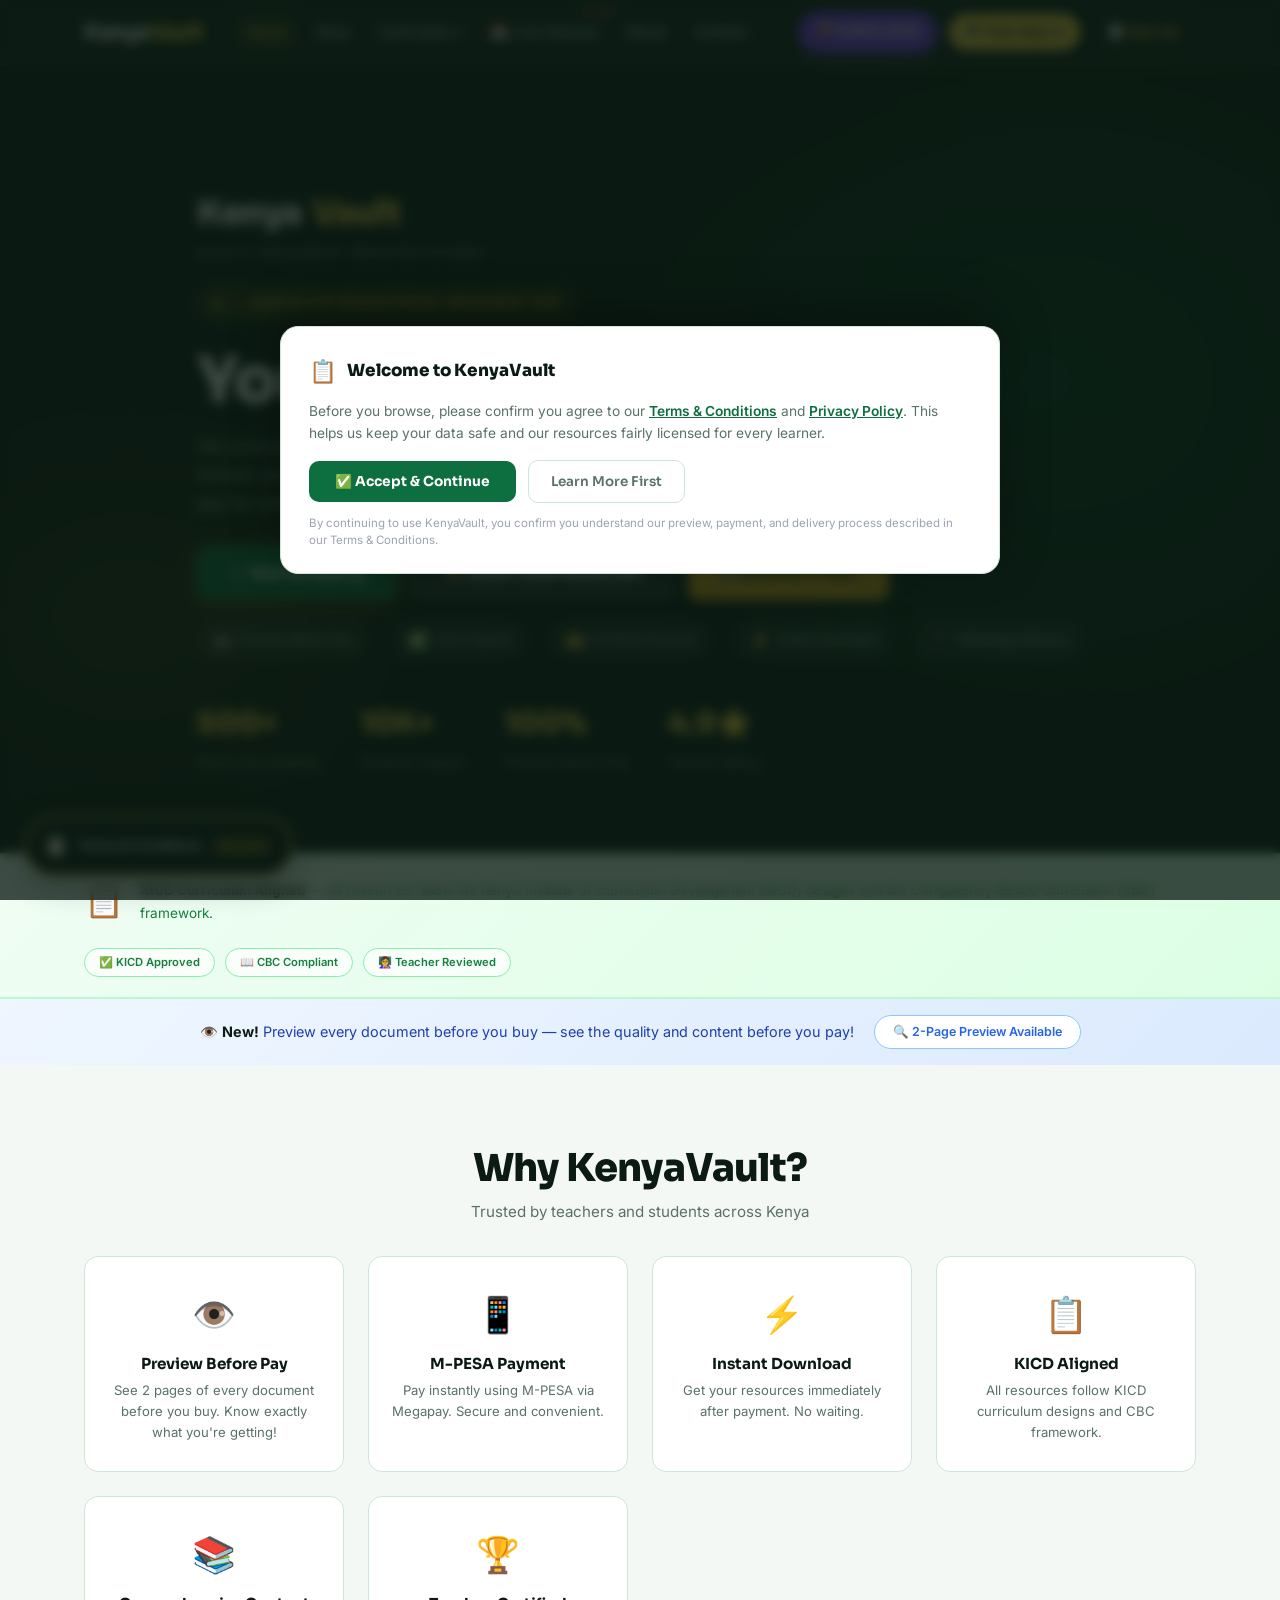
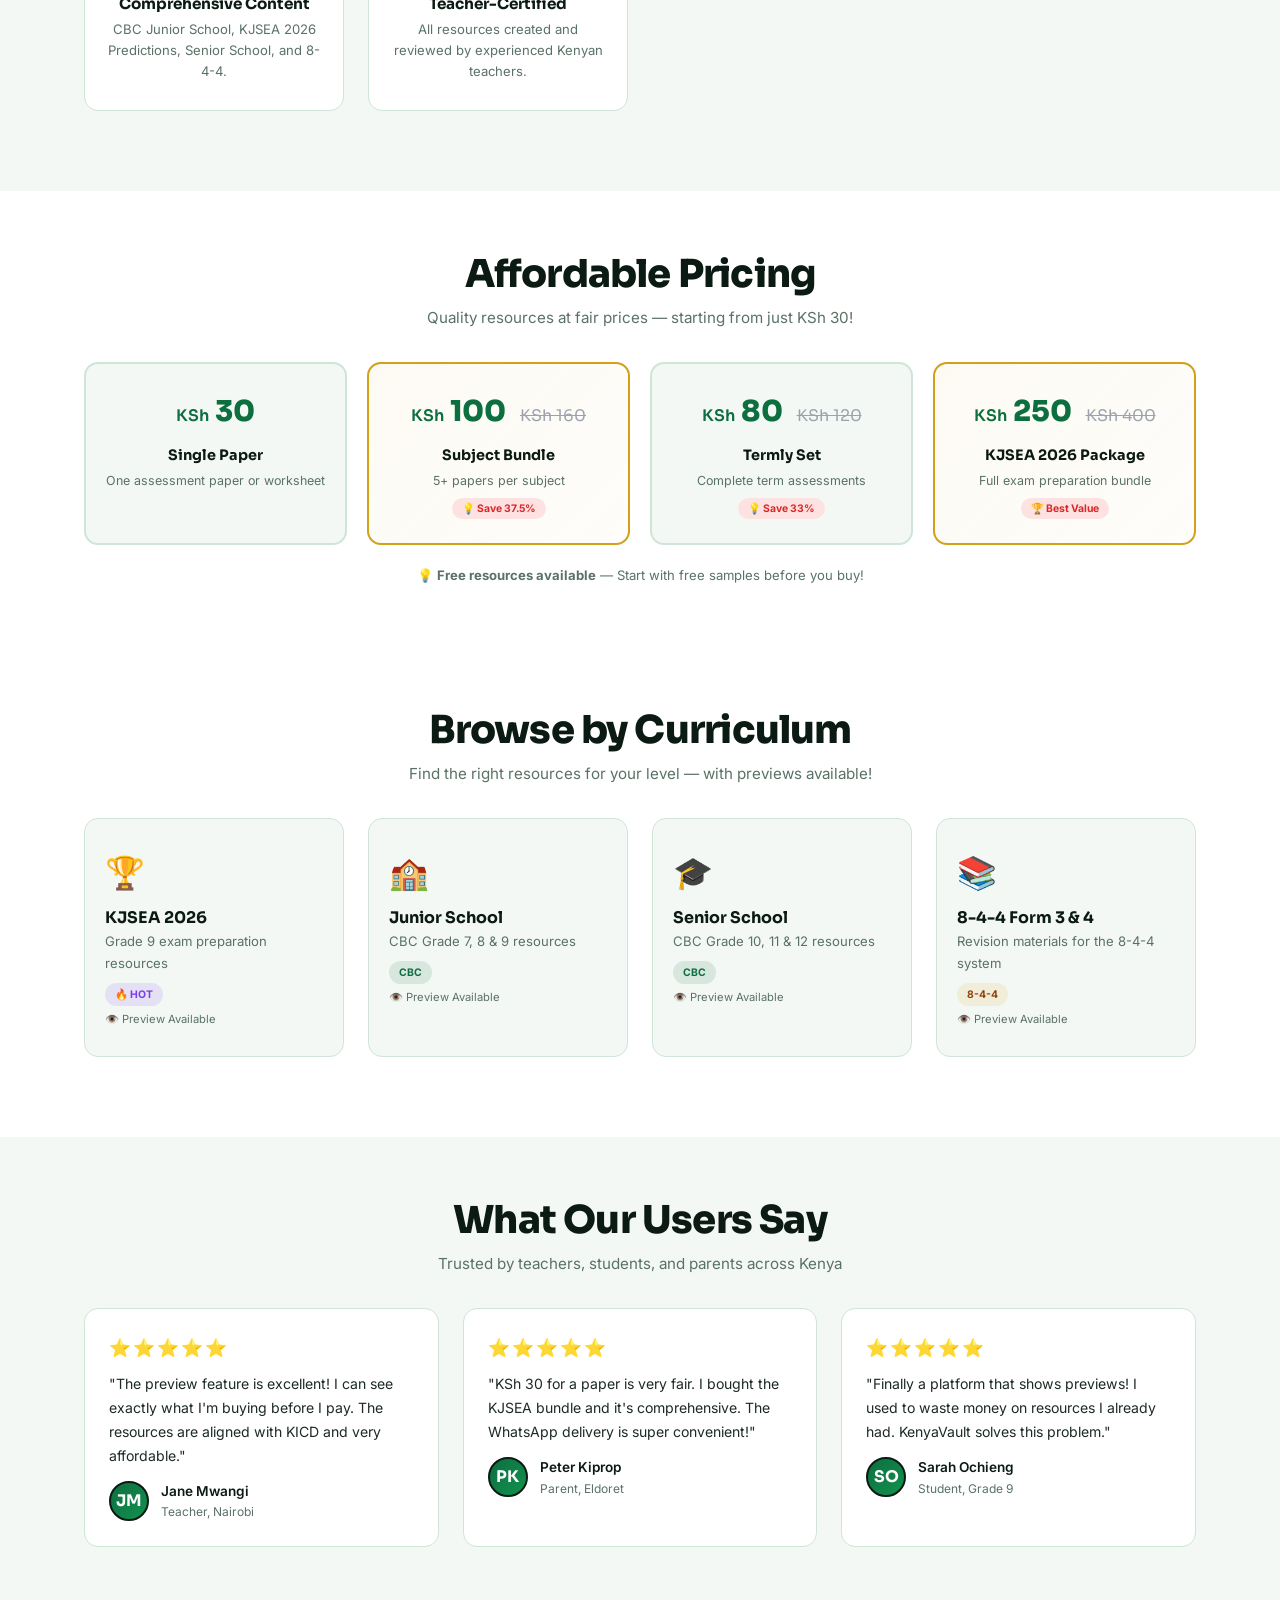
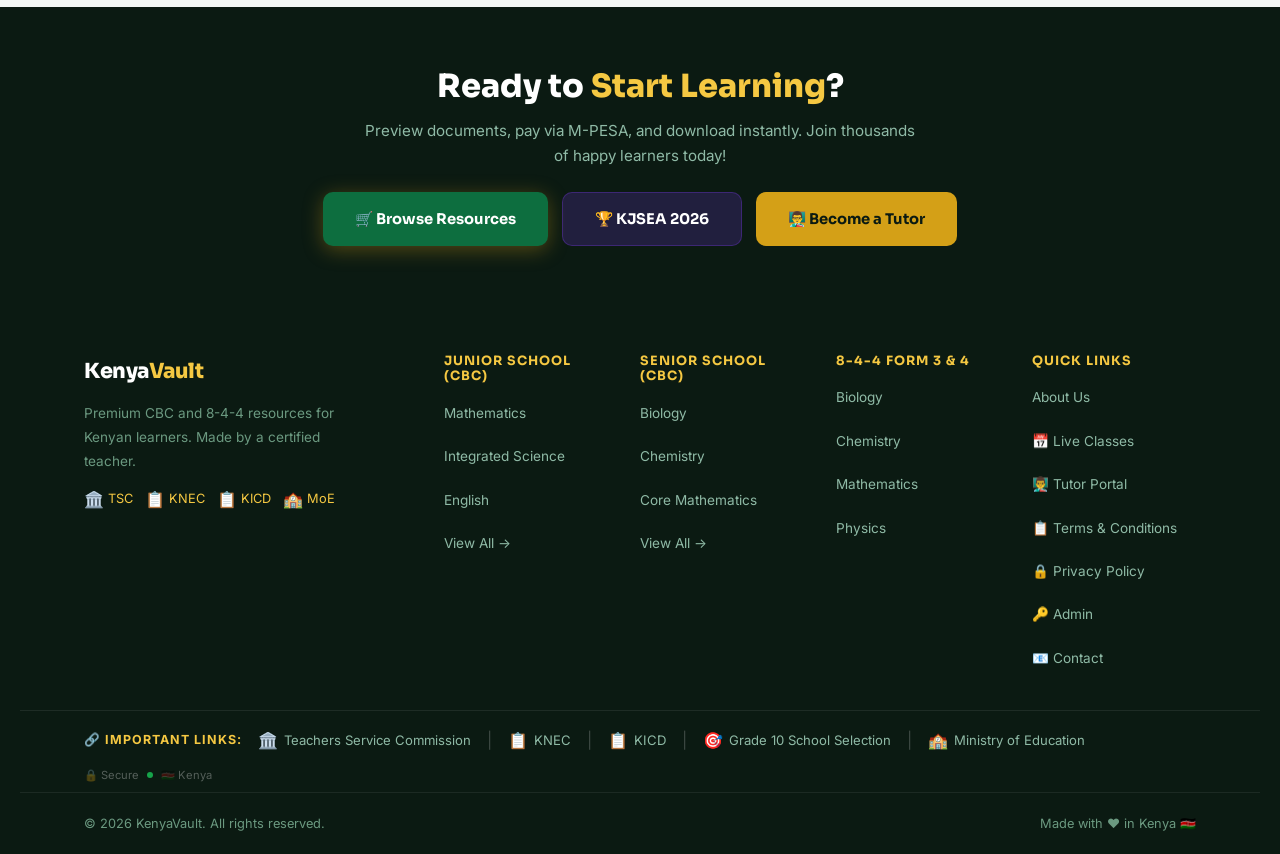
==== commit c8a75a60: "Update index.html" ====
--- a/index.html
+++ b/index.html
@@ -96,6 +96,27 @@
             background: rgba(255,255,255,0.2);
             transform: translateY(-2px);
         }
+        .btn-tutor {
+            background: var(--gold);
+            color: var(--dark);
+            padding: 14px 32px;
+            border-radius: 10px;
+            font-family: 'Sora', sans-serif;
+            font-weight: 700;
+            font-size: 0.92rem;
+            transition: var(--transition);
+            text-decoration: none;
+            display: inline-flex;
+            align-items: center;
+            gap: 8px;
+            border: none;
+            cursor: pointer;
+        }
+        .btn-tutor:hover {
+            background: var(--gold-light);
+            transform: translateY(-2px);
+            box-shadow: 0 8px 24px rgba(212,160,23,0.4);
+        }
         .hero-stats {
             display: flex;
             gap: 40px;
@@ -119,7 +140,7 @@
             color: #6B9980;
         }
 
-        /* ── NAV LOGO (TEXT BANNER) ── */
+        /* ── NAV LOGO ── */
         .nav-logo {
             font-family: 'Sora', sans-serif;
             font-weight: 800;
@@ -133,7 +154,7 @@
             color: var(--gold-light);
         }
 
-        /* ── HERO LOGO (TEXT BANNER, LARGER) ── */
+        /* ── HERO LOGO ── */
         .hero-logo {
             position: relative;
             z-index: 1;
@@ -164,17 +185,6 @@
             margin-top: 4px;
         }
 
-        /* ── FOOTER LOGO (TEXT BANNER) ── */
-        .footer-logo-img {
-            display: flex;
-            align-items: center;
-            gap: 10px;
-            margin-bottom: 8px;
-        }
-        .footer-brand .nav-logo {
-            font-size: 1.25rem;
-        }
-
         /* ── TRUST BADGES ── */
         .trust-badges {
             display: flex;
@@ -202,7 +212,7 @@
             font-weight: 500;
         }
 
-        /* ── NAVBAR STYLING ENHANCEMENT ── */
+        /* ── NAVBAR STYLING ── */
         .navbar {
             position: sticky;
             top: 0;
@@ -313,362 +323,49 @@
             transform: translateY(-1px);
             filter: brightness(1.08);
         }
-        
-        /* ── FEATURES SECTION ── */
-        .features {
-            padding: 80px 0;
-            background: var(--surface);
-        }
-        .features-grid {
-            display: grid;
-            grid-template-columns: repeat(auto-fit, minmax(220px, 1fr));
-            gap: 24px;
-            max-width: 1240px;
-            margin: 0 auto;
-            padding: 0 5%;
-        }
-        .feature-card {
-            background: var(--white);
-            padding: 28px 20px;
-            border-radius: var(--radius);
-            border: 1.5px solid var(--border);
-            text-align: center;
-            transition: var(--transition);
-        }
-        .feature-card:hover {
-            transform: translateY(-4px);
-            box-shadow: var(--shadow-md);
-            border-color: var(--green);
-        }
-        .feature-card .icon {
-            font-size: 2.2rem;
-            margin-bottom: 12px;
-            display: block;
-        }
-        .feature-card h4 {
+
+        /* ── TUTOR BUTTONS IN NAV ── */
+        .btn-nav-tutor {
+            color: var(--dark);
+            background: var(--gold-light);
             font-family: 'Sora', sans-serif;
             font-weight: 700;
-            font-size: 0.95rem;
-            color: var(--dark);
-            margin-bottom: 6px;
-        }
-        .feature-card p {
-            font-size: 0.82rem;
-            color: var(--muted);
-            line-height: 1.6;
-        }
-
-        /* ── PRICING SHOWCASE ── */
-        .pricing-showcase {
-            padding: 60px 0 40px;
-            background: var(--white);
-        }
-        .pricing-grid {
-            display: grid;
-            grid-template-columns: repeat(auto-fit, minmax(200px, 1fr));
-            gap: 20px;
-            max-width: 1240px;
-            margin: 0 auto;
-            padding: 0 5%;
-        }
-        .pricing-card {
-            background: var(--surface);
-            border-radius: var(--radius);
-            padding: 24px 20px;
-            text-align: center;
-            border: 2px solid var(--border);
-            transition: var(--transition);
-        }
-        .pricing-card:hover {
-            border-color: var(--green);
-            transform: translateY(-3px);
-            box-shadow: 0 12px 28px rgba(13,110,63,0.12);
-        }
-        .pricing-card.featured {
-            border-color: var(--gold);
-            background: linear-gradient(135deg, rgba(212,160,23,0.05), rgba(212,160,23,0.02));
-        }
-        .pricing-card .price {
-            font-family: 'Sora', sans-serif;
-            font-weight: 800;
-            font-size: 1.8rem;
-            color: var(--green);
-        }
-        .pricing-card .price .currency {
-            font-size: 1rem;
-            font-weight: 600;
-        }
-        .pricing-card .price .original {
-            text-decoration: line-through;
-            color: #9CA3AF;
-            font-size: 1rem;
-            font-weight: 400;
-            margin-left: 8px;
-        }
-        .pricing-card .name {
-            font-family: 'Sora', sans-serif;
-            font-weight: 700;
-            font-size: 0.9rem;
-            color: var(--dark);
-            margin: 8px 0 4px;
-        }
-        .pricing-card .desc {
             font-size: 0.78rem;
-            color: var(--muted);
-        }
-        .pricing-card .badge-savings {
-            display: inline-block;
-            background: #FEE2E2;
-            color: #DC2626;
-            font-size: 0.65rem;
-            font-weight: 700;
-            padding: 2px 10px;
+            padding: 8px 16px;
             border-radius: 99px;
-            margin-top: 6px;
-        }
-
-        /* ── KICD ALIGNMENT BANNER ── */
-        .kicd-banner {
-            background: linear-gradient(135deg, #F0FDF4, #DCFFE4);
-            padding: 20px 0;
-            border-top: 2px solid #BBF7D0;
-            border-bottom: 2px solid #BBF7D0;
-        }
-        .kicd-banner-inner {
-            max-width: 1240px;
-            margin: 0 auto;
-            padding: 0 5%;
-            display: flex;
-            align-items: center;
-            justify-content: space-between;
-            gap: 20px;
-            flex-wrap: wrap;
-        }
-        .kicd-banner-inner .left {
-            display: flex;
-            align-items: center;
-            gap: 16px;
-        }
-        .kicd-banner-inner .left .icon {
-            font-size: 2rem;
-        }
-        .kicd-banner-inner .left .text {
-            font-size: 0.85rem;
-            color: #15803D;
-        }
-        .kicd-banner-inner .left .text strong {
-            color: #0B1A12;
-        }
-        .kicd-banner-inner .badge-group {
-            display: flex;
-            gap: 10px;
-            flex-wrap: wrap;
-        }
-        .kicd-banner-inner .badge-group .badge {
-            background: rgba(255,255,255,0.7);
-            padding: 4px 14px;
-            border-radius: 99px;
-            font-size: 0.7rem;
-            font-weight: 600;
-            color: #15803D;
-            border: 1px solid #86EFAC;
-        }
-
-        /* ── PREVIEW FEATURE BANNER ── */
-        .preview-banner {
-            background: linear-gradient(135deg, #EFF6FF, #DBEAFE);
-            padding: 16px 0;
-        }
-        .preview-banner-inner {
-            max-width: 1240px;
-            margin: 0 auto;
-            padding: 0 5%;
-            display: flex;
-            align-items: center;
-            justify-content: center;
-            gap: 20px;
-            flex-wrap: wrap;
-            text-align: center;
-        }
-        .preview-banner-inner .text {
-            font-size: 0.9rem;
-            color: #1E40AF;
-        }
-        .preview-banner-inner .text strong {
-            color: #0B1A12;
-        }
-        .preview-banner-inner .preview-demo {
-            background: white;
-            padding: 6px 18px;
-            border-radius: 99px;
-            font-size: 0.78rem;
-            font-weight: 600;
-            color: #2563EB;
-            border: 1px solid #93C5FD;
-            display: inline-flex;
-            align-items: center;
-            gap: 6px;
-        }
-
-        /* ── CATEGORY SECTION ── */
-        .categories {
-            padding: 80px 0;
-            background: var(--white);
-        }
-        .categories-grid {
-            display: grid;
-            grid-template-columns: repeat(auto-fit, minmax(240px, 1fr));
-            gap: 24px;
-            max-width: 1240px;
-            margin: 0 auto;
-            padding: 0 5%;
-        }
-        .category-card {
-            background: var(--surface);
-            border-radius: var(--radius);
-            padding: 28px 20px;
-            border: 1.5px solid var(--border);
             text-decoration: none;
             transition: var(--transition);
-            display: block;
-            position: relative;
-            overflow: hidden;
-        }
-        .category-card::after {
-            content: '';
-            position: absolute;
-            top: 0;
-            left: 0;
-            right: 0;
-            height: 4px;
-            background: linear-gradient(90deg, var(--green), var(--gold-light));
-            opacity: 0;
+            border: none;
+            cursor: pointer;
+            display: inline-flex;
+            align-items: center;
+            gap: 6px;
+        }
+        .btn-nav-tutor:hover {
+            background: var(--gold);
+            transform: translateY(-1px);
+            box-shadow: 0 4px 14px rgba(212,160,23,0.35);
+        }
+        .btn-nav-tutor-outline {
+            color: var(--gold-light);
+            background: transparent;
+            font-family: 'Sora', sans-serif;
+            font-weight: 600;
+            font-size: 0.78rem;
+            padding: 8px 16px;
+            border-radius: 99px;
+            text-decoration: none;
             transition: var(--transition);
-        }
-        .category-card:hover::after {
-            opacity: 1;
-        }
-        .category-card:hover {
-            transform: translateY(-4px);
-            box-shadow: var(--shadow-md);
-            border-color: var(--green);
-        }
-        .category-card .cat-icon { font-size: 2rem; margin-bottom: 8px; display: block; }
-        .category-card h4 { font-family: 'Sora', sans-serif; font-weight: 700; font-size: 1rem; color: var(--dark); }
-        .category-card p { font-size: 0.82rem; color: var(--muted); margin-top: 4px; }
-        .category-card .badge { 
-            font-size: 0.65rem; font-weight: 700; text-transform: uppercase;
-            padding: 3px 10px; border-radius: 99px; display: inline-block; margin-top: 8px;
-        }
-        .badge-green { background: rgba(13,110,63,0.12); color: var(--green); }
-        .badge-purple { background: rgba(124,58,237,0.12); color: #7C3AED; }
-        .badge-gold { background: rgba(212,160,23,0.12); color: #92400E; }
-        .badge-blue { background: rgba(37,99,235,0.12); color: #2563EB; }
-
-        /* ── TESTIMONIALS ── */
-        .testimonials {
-            padding: 60px 0;
-            background: var(--surface);
-        }
-        .testimonials-grid {
-            display: grid;
-            grid-template-columns: repeat(auto-fit, minmax(280px, 1fr));
-            gap: 24px;
-            max-width: 1240px;
-            margin: 0 auto;
-            padding: 0 5%;
-        }
-        .testimonial-card {
-            background: var(--white);
-            border-radius: var(--radius);
-            padding: 24px;
-            border: 1.5px solid var(--border);
-            transition: var(--transition);
-        }
-        .testimonial-card:hover {
-            box-shadow: var(--shadow-md);
-            transform: translateY(-2px);
-        }
-        .testimonial-card .stars {
-            color: #FCD34D;
-            font-size: 1.1rem;
-            letter-spacing: 2px;
-        }
-        .testimonial-card .quote {
-            font-size: 0.88rem;
-            color: var(--text);
-            line-height: 1.7;
-            margin: 10px 0;
-        }
-        .testimonial-card .author {
-            display: flex;
-            align-items: center;
-            gap: 12px;
-            margin-top: 12px;
-        }
-        .testimonial-card .author .avatar {
-            width: 40px;
-            height: 40px;
-            border-radius: 50%;
-            background: linear-gradient(135deg, var(--green), var(--green-light));
-            display: flex;
-            align-items: center;
-            justify-content: center;
-            color: white;
-            font-weight: 700;
-            font-size: 1rem;
-        }
-        .testimonial-card .author .info .name {
-            font-weight: 600;
-            font-size: 0.85rem;
-            color: var(--dark);
-        }
-        .testimonial-card .author .info .role {
-            font-size: 0.75rem;
-            color: var(--muted);
-        }
-
-        .section-title {
-            text-align: center;
-            font-family: 'Sora', sans-serif;
-            font-weight: 800;
-            font-size: clamp(1.6rem, 3vw, 2.4rem);
-            color: var(--dark);
-            margin-bottom: 8px;
-        }
-        .section-subtitle {
-            text-align: center;
-            color: var(--muted);
-            font-size: 0.95rem;
-            margin-bottom: 32px;
-        }
-
-        /* ── SCROLL REVEAL ── */
-        html { scroll-behavior: smooth; }
-        .kv-reveal {
-            opacity: 0;
-            transform: translateY(20px);
-            transition: opacity 0.6s ease, transform 0.6s ease;
-        }
-        .kv-reveal.kv-visible {
-            opacity: 1;
-            transform: translateY(0);
-        }
-
-        /* ── HERO ANIMATION ── */
-        .hero .container > * {
-            animation: kvFadeUp 0.7s ease both;
-        }
-        .hero .hero-logo { animation-delay: 0s; }
-        .hero .hero-eyebrow { animation-delay: 0.05s; }
-        .hero h1 { animation-delay: 0.12s; }
-        .hero p { animation-delay: 0.2s; }
-        .hero-buttons { animation-delay: 0.28s; }
-        .trust-badges { animation-delay: 0.36s; }
-        .hero-stats { animation-delay: 0.44s; }
-        @keyframes kvFadeUp {
-            from { opacity: 0; transform: translateY(14px); }
-            to { opacity: 1; transform: translateY(0); }
+            border: 1.5px solid rgba(212,160,23,0.3);
+            cursor: pointer;
+            display: inline-flex;
+            align-items: center;
+            gap: 6px;
+        }
+        .btn-nav-tutor-outline:hover {
+            background: rgba(212,160,23,0.1);
+            border-color: var(--gold-light);
+            transform: translateY(-1px);
         }
 
         /* ── MOBILE NAV ── */
@@ -773,13 +470,374 @@
             .hamburger.active span:nth-child(3) {
                 transform: translateY(-6px) rotate(-45deg);
             }
+            .nav-actions .btn-nav-tutor,
+            .nav-actions .btn-nav-tutor-outline {
+                display: none;
+            }
         }
 
         .hamburger {
             display: none;
         }
 
-        /* ── TERMS CONSENT OVERLAY (FIRST VISIT) ── */
+        /* ── FEATURES ── */
+        .features {
+            padding: 80px 0;
+            background: var(--surface);
+        }
+        .features-grid {
+            display: grid;
+            grid-template-columns: repeat(auto-fit, minmax(220px, 1fr));
+            gap: 24px;
+            max-width: 1240px;
+            margin: 0 auto;
+            padding: 0 5%;
+        }
+        .feature-card {
+            background: var(--white);
+            padding: 28px 20px;
+            border-radius: var(--radius);
+            border: 1.5px solid var(--border);
+            text-align: center;
+            transition: var(--transition);
+        }
+        .feature-card:hover {
+            transform: translateY(-4px);
+            box-shadow: var(--shadow-md);
+            border-color: var(--green);
+        }
+        .feature-card .icon {
+            font-size: 2.2rem;
+            margin-bottom: 12px;
+            display: block;
+        }
+        .feature-card h4 {
+            font-family: 'Sora', sans-serif;
+            font-weight: 700;
+            font-size: 0.95rem;
+            color: var(--dark);
+            margin-bottom: 6px;
+        }
+        .feature-card p {
+            font-size: 0.82rem;
+            color: var(--muted);
+            line-height: 1.6;
+        }
+
+        /* ── PRICING ── */
+        .pricing-showcase {
+            padding: 60px 0 40px;
+            background: var(--white);
+        }
+        .pricing-grid {
+            display: grid;
+            grid-template-columns: repeat(auto-fit, minmax(200px, 1fr));
+            gap: 20px;
+            max-width: 1240px;
+            margin: 0 auto;
+            padding: 0 5%;
+        }
+        .pricing-card {
+            background: var(--surface);
+            border-radius: var(--radius);
+            padding: 24px 20px;
+            text-align: center;
+            border: 2px solid var(--border);
+            transition: var(--transition);
+        }
+        .pricing-card:hover {
+            border-color: var(--green);
+            transform: translateY(-3px);
+            box-shadow: 0 12px 28px rgba(13,110,63,0.12);
+        }
+        .pricing-card.featured {
+            border-color: var(--gold);
+            background: linear-gradient(135deg, rgba(212,160,23,0.05), rgba(212,160,23,0.02));
+        }
+        .pricing-card .price {
+            font-family: 'Sora', sans-serif;
+            font-weight: 800;
+            font-size: 1.8rem;
+            color: var(--green);
+        }
+        .pricing-card .price .currency {
+            font-size: 1rem;
+            font-weight: 600;
+        }
+        .pricing-card .price .original {
+            text-decoration: line-through;
+            color: #9CA3AF;
+            font-size: 1rem;
+            font-weight: 400;
+            margin-left: 8px;
+        }
+        .pricing-card .name {
+            font-family: 'Sora', sans-serif;
+            font-weight: 700;
+            font-size: 0.9rem;
+            color: var(--dark);
+            margin: 8px 0 4px;
+        }
+        .pricing-card .desc {
+            font-size: 0.78rem;
+            color: var(--muted);
+        }
+        .pricing-card .badge-savings {
+            display: inline-block;
+            background: #FEE2E2;
+            color: #DC2626;
+            font-size: 0.65rem;
+            font-weight: 700;
+            padding: 2px 10px;
+            border-radius: 99px;
+            margin-top: 6px;
+        }
+
+        /* ── KICD BANNER ── */
+        .kicd-banner {
+            background: linear-gradient(135deg, #F0FDF4, #DCFFE4);
+            padding: 20px 0;
+            border-top: 2px solid #BBF7D0;
+            border-bottom: 2px solid #BBF7D0;
+        }
+        .kicd-banner-inner {
+            max-width: 1240px;
+            margin: 0 auto;
+            padding: 0 5%;
+            display: flex;
+            align-items: center;
+            justify-content: space-between;
+            gap: 20px;
+            flex-wrap: wrap;
+        }
+        .kicd-banner-inner .left {
+            display: flex;
+            align-items: center;
+            gap: 16px;
+        }
+        .kicd-banner-inner .left .icon {
+            font-size: 2rem;
+        }
+        .kicd-banner-inner .left .text {
+            font-size: 0.85rem;
+            color: #15803D;
+        }
+        .kicd-banner-inner .left .text strong {
+            color: #0B1A12;
+        }
+        .kicd-banner-inner .badge-group {
+            display: flex;
+            gap: 10px;
+            flex-wrap: wrap;
+        }
+        .kicd-banner-inner .badge-group .badge {
+            background: rgba(255,255,255,0.7);
+            padding: 4px 14px;
+            border-radius: 99px;
+            font-size: 0.7rem;
+            font-weight: 600;
+            color: #15803D;
+            border: 1px solid #86EFAC;
+        }
+
+        /* ── PREVIEW BANNER ── */
+        .preview-banner {
+            background: linear-gradient(135deg, #EFF6FF, #DBEAFE);
+            padding: 16px 0;
+        }
+        .preview-banner-inner {
+            max-width: 1240px;
+            margin: 0 auto;
+            padding: 0 5%;
+            display: flex;
+            align-items: center;
+            justify-content: center;
+            gap: 20px;
+            flex-wrap: wrap;
+            text-align: center;
+        }
+        .preview-banner-inner .text {
+            font-size: 0.9rem;
+            color: #1E40AF;
+        }
+        .preview-banner-inner .text strong {
+            color: #0B1A12;
+        }
+        .preview-banner-inner .preview-demo {
+            background: white;
+            padding: 6px 18px;
+            border-radius: 99px;
+            font-size: 0.78rem;
+            font-weight: 600;
+            color: #2563EB;
+            border: 1px solid #93C5FD;
+            display: inline-flex;
+            align-items: center;
+            gap: 6px;
+        }
+
+        /* ── CATEGORIES ── */
+        .categories {
+            padding: 80px 0;
+            background: var(--white);
+        }
+        .categories-grid {
+            display: grid;
+            grid-template-columns: repeat(auto-fit, minmax(240px, 1fr));
+            gap: 24px;
+            max-width: 1240px;
+            margin: 0 auto;
+            padding: 0 5%;
+        }
+        .category-card {
+            background: var(--surface);
+            border-radius: var(--radius);
+            padding: 28px 20px;
+            border: 1.5px solid var(--border);
+            text-decoration: none;
+            transition: var(--transition);
+            display: block;
+            position: relative;
+            overflow: hidden;
+        }
+        .category-card::after {
+            content: '';
+            position: absolute;
+            top: 0;
+            left: 0;
+            right: 0;
+            height: 4px;
+            background: linear-gradient(90deg, var(--green), var(--gold-light));
+            opacity: 0;
+            transition: var(--transition);
+        }
+        .category-card:hover::after {
+            opacity: 1;
+        }
+        .category-card:hover {
+            transform: translateY(-4px);
+            box-shadow: var(--shadow-md);
+            border-color: var(--green);
+        }
+        .category-card .cat-icon { font-size: 2rem; margin-bottom: 8px; display: block; }
+        .category-card h4 { font-family: 'Sora', sans-serif; font-weight: 700; font-size: 1rem; color: var(--dark); }
+        .category-card p { font-size: 0.82rem; color: var(--muted); margin-top: 4px; }
+        .category-card .badge { 
+            font-size: 0.65rem; font-weight: 700; text-transform: uppercase;
+            padding: 3px 10px; border-radius: 99px; display: inline-block; margin-top: 8px;
+        }
+        .badge-green { background: rgba(13,110,63,0.12); color: var(--green); }
+        .badge-purple { background: rgba(124,58,237,0.12); color: #7C3AED; }
+        .badge-gold { background: rgba(212,160,23,0.12); color: #92400E; }
+        .badge-blue { background: rgba(37,99,235,0.12); color: #2563EB; }
+
+        /* ── TESTIMONIALS ── */
+        .testimonials {
+            padding: 60px 0;
+            background: var(--surface);
+        }
+        .testimonials-grid {
+            display: grid;
+            grid-template-columns: repeat(auto-fit, minmax(280px, 1fr));
+            gap: 24px;
+            max-width: 1240px;
+            margin: 0 auto;
+            padding: 0 5%;
+        }
+        .testimonial-card {
+            background: var(--white);
+            border-radius: var(--radius);
+            padding: 24px;
+            border: 1.5px solid var(--border);
+            transition: var(--transition);
+        }
+        .testimonial-card:hover {
+            box-shadow: var(--shadow-md);
+            transform: translateY(-2px);
+        }
+        .testimonial-card .stars {
+            color: #FCD34D;
+            font-size: 1.1rem;
+            letter-spacing: 2px;
+        }
+        .testimonial-card .quote {
+            font-size: 0.88rem;
+            color: var(--text);
+            line-height: 1.7;
+            margin: 10px 0;
+        }
+        .testimonial-card .author {
+            display: flex;
+            align-items: center;
+            gap: 12px;
+            margin-top: 12px;
+        }
+        .testimonial-card .author .avatar {
+            width: 40px;
+            height: 40px;
+            border-radius: 50%;
+            background: linear-gradient(135deg, var(--green), var(--green-light));
+            display: flex;
+            align-items: center;
+            justify-content: center;
+            color: white;
+            font-weight: 700;
+            font-size: 1rem;
+        }
+        .testimonial-card .author .info .name {
+            font-weight: 600;
+            font-size: 0.85rem;
+            color: var(--dark);
+        }
+        .testimonial-card .author .info .role {
+            font-size: 0.75rem;
+            color: var(--muted);
+        }
+
+        .section-title {
+            text-align: center;
+            font-family: 'Sora', sans-serif;
+            font-weight: 800;
+            font-size: clamp(1.6rem, 3vw, 2.4rem);
+            color: var(--dark);
+            margin-bottom: 8px;
+        }
+        .section-subtitle {
+            text-align: center;
+            color: var(--muted);
+            font-size: 0.95rem;
+            margin-bottom: 32px;
+        }
+
+        /* ── SCROLL REVEAL ── */
+        html { scroll-behavior: smooth; }
+        .kv-reveal {
+            opacity: 0;
+            transform: translateY(20px);
+            transition: opacity 0.6s ease, transform 0.6s ease;
+        }
+        .kv-reveal.kv-visible {
+            opacity: 1;
+            transform: translateY(0);
+        }
+
+        /* ── HERO ANIMATION ── */
+        .hero .container > * {
+            animation: kvFadeUp 0.7s ease both;
+        }
+        .hero .hero-logo { animation-delay: 0s; }
+        .hero .hero-eyebrow { animation-delay: 0.05s; }
+        .hero h1 { animation-delay: 0.12s; }
+        .hero p { animation-delay: 0.2s; }
+        .hero-buttons { animation-delay: 0.28s; }
+        .trust-badges { animation-delay: 0.36s; }
+        .hero-stats { animation-delay: 0.44s; }
+        @keyframes kvFadeUp {
+            from { opacity: 0; transform: translateY(14px); }
+            to { opacity: 1; transform: translateY(0); }
+        }
+
+        /* ── TERMS CONSENT OVERLAY ── */
         .kv-consent-overlay {
             position: fixed;
             inset: 0;
@@ -887,7 +945,7 @@
             line-height: 1.5;
         }
 
-        /* ── FLOATING TERMS BUTTON (HIDDEN AFTER ACCEPTANCE) ── */
+        /* ── FLOATING TERMS BUTTON ── */
         #termsFloatingButton {
             position: fixed;
             bottom: 24px;
@@ -934,7 +992,7 @@
             display: none !important;
         }
 
-        /* ── TERMS MODAL (Manual Re-open) ── */
+        /* ── TERMS MODAL ── */
         #termsFloatingModal {
             display: none;
             position: fixed;
@@ -1120,6 +1178,9 @@
             </ul>
             <div class="nav-actions">
                 <a href="shop.html?level=kjsea" class="btn-nav-cta" style="background:#7C3AED;">🏆 KJSEA 2026</a>
+                <!-- ── TUTOR BUTTONS ── -->
+                <a href="tutor.html" class="btn-nav-tutor">👨‍🏫 Tutor Sign In</a>
+                <a href="tutor.html" class="btn-nav-tutor-outline">📝 Sign Up</a>
                 <button class="hamburger" id="hamburger" aria-label="Toggle menu" aria-expanded="false">
                     <span></span>
                     <span></span>
@@ -1145,6 +1206,7 @@
             <div class="hero-buttons">
                 <a href="shop.html" class="btn-primary">🛒 Start Shopping</a>
                 <a href="shop.html?level=kjsea" class="btn-secondary">🏆 KJSEA 2026 Resources</a>
+                <a href="tutor.html" class="btn-tutor">👨‍🏫 Become a Tutor</a>
             </div>
 
             <!-- ── TRUST BADGES ── -->
@@ -1393,6 +1455,7 @@
             <div style="display:flex;gap:14px;justify-content:center;flex-wrap:wrap;">
                 <a href="shop.html" class="btn-primary">🛒 Browse Resources</a>
                 <a href="shop.html?level=kjsea" class="btn-secondary" style="background:rgba(124,58,237,0.2);border-color:rgba(124,58,237,0.3);">🏆 KJSEA 2026</a>
+                <a href="tutor.html" class="btn-tutor" style="background:var(--gold);color:var(--dark);">👨‍🏫 Become a Tutor</a>
             </div>
         </div>
     </section>
@@ -1450,6 +1513,7 @@
                 <ul>
                     <li><a href="about.html">About Us</a></li>
                     <li><a href="classes.html">📅 Live Classes</a></li>
+                    <li><a href="tutor.html">👨‍🏫 Tutor Portal</a></li>
                     <li><a href="terms.html">📋 Terms &amp; Conditions</a></li>
                     <li><a href="privacy.html">🔒 Privacy Policy</a></li> 
                     <li><a href="admin.html">🔑 Admin</a></li>
@@ -1604,7 +1668,7 @@
                 revealEls.forEach(function(el) { el.classList.add('kv-visible'); });
             }
 
-            // ── TERMS STATE — SINGLE SOURCE OF TRUTH ──
+            // ── TERMS STATE ──
             const consentOverlay = document.getElementById('kvConsentOverlay');
             const acceptBtn = document.getElementById('kvAcceptBtn');
             const declineBtn = document.getElementById('kvDeclineBtn');
@@ -1621,7 +1685,6 @@
                 try { localStorage.setItem(CONSENT_KEY, 'true'); } catch (e) {}
             }
 
-            // Keeps the floating button + overlay in sync, always
             function syncTermsUI() {
                 const accepted = hasAccepted();
 
@@ -1642,7 +1705,6 @@
                         termsBtn.classList.add('hidden', 'accepted');
                     } else {
                         termsBtn.classList.remove('hidden');
-                        termsBtn.classList.add('accepted'); // subtle styling once seen once
                         termsBtn.innerHTML = `
                             <span style="font-size:1.2rem;">📋</span>
                             <span>Terms &amp; Conditions</span>
@@ -1652,7 +1714,6 @@
                 }
             }
 
-            // Initial sync on page load
             syncTermsUI();
 
             if (acceptBtn) {
@@ -1672,7 +1733,7 @@
                 });
             }
 
-            // ── FLOATING BUTTON: manual re-open (only relevant if not yet accepted) ──
+            // ── TERMS MODAL FUNCTIONS ──
             window.openTermsModal = function() {
                 if (hasAccepted()) {
                     showToast('✅ You have already accepted the Terms & Conditions.');
@@ -1704,7 +1765,7 @@
                 if (e.target === this) closeTermsModal();
             });
 
-            // ── TOAST NOTIFICATION ──
+            // ── TOAST ──
             function showToast(msg, type) {
                 type = type || 'success';
                 const icons = { success:'✅', error:'❌', info:'ℹ️', warning:'⚠️' };
@@ -1736,14 +1797,14 @@
                 }, 3800);
             }
 
-            // ── ESC KEY TO CLOSE MODAL ──
+            // ── ESC KEY ──
             document.addEventListener('keydown', function(e) {
                 if (e.key === 'Escape') {
                     if (termsModal.classList.contains('open')) closeTermsModal();
                 }
             });
 
-            // ── HAMBURGER VISIBILITY ON RESIZE ──
+            // ── RESIZE ──
             function handleResize() {
                 if (window.innerWidth > 900) {
                     navLinks.classList.remove('active');
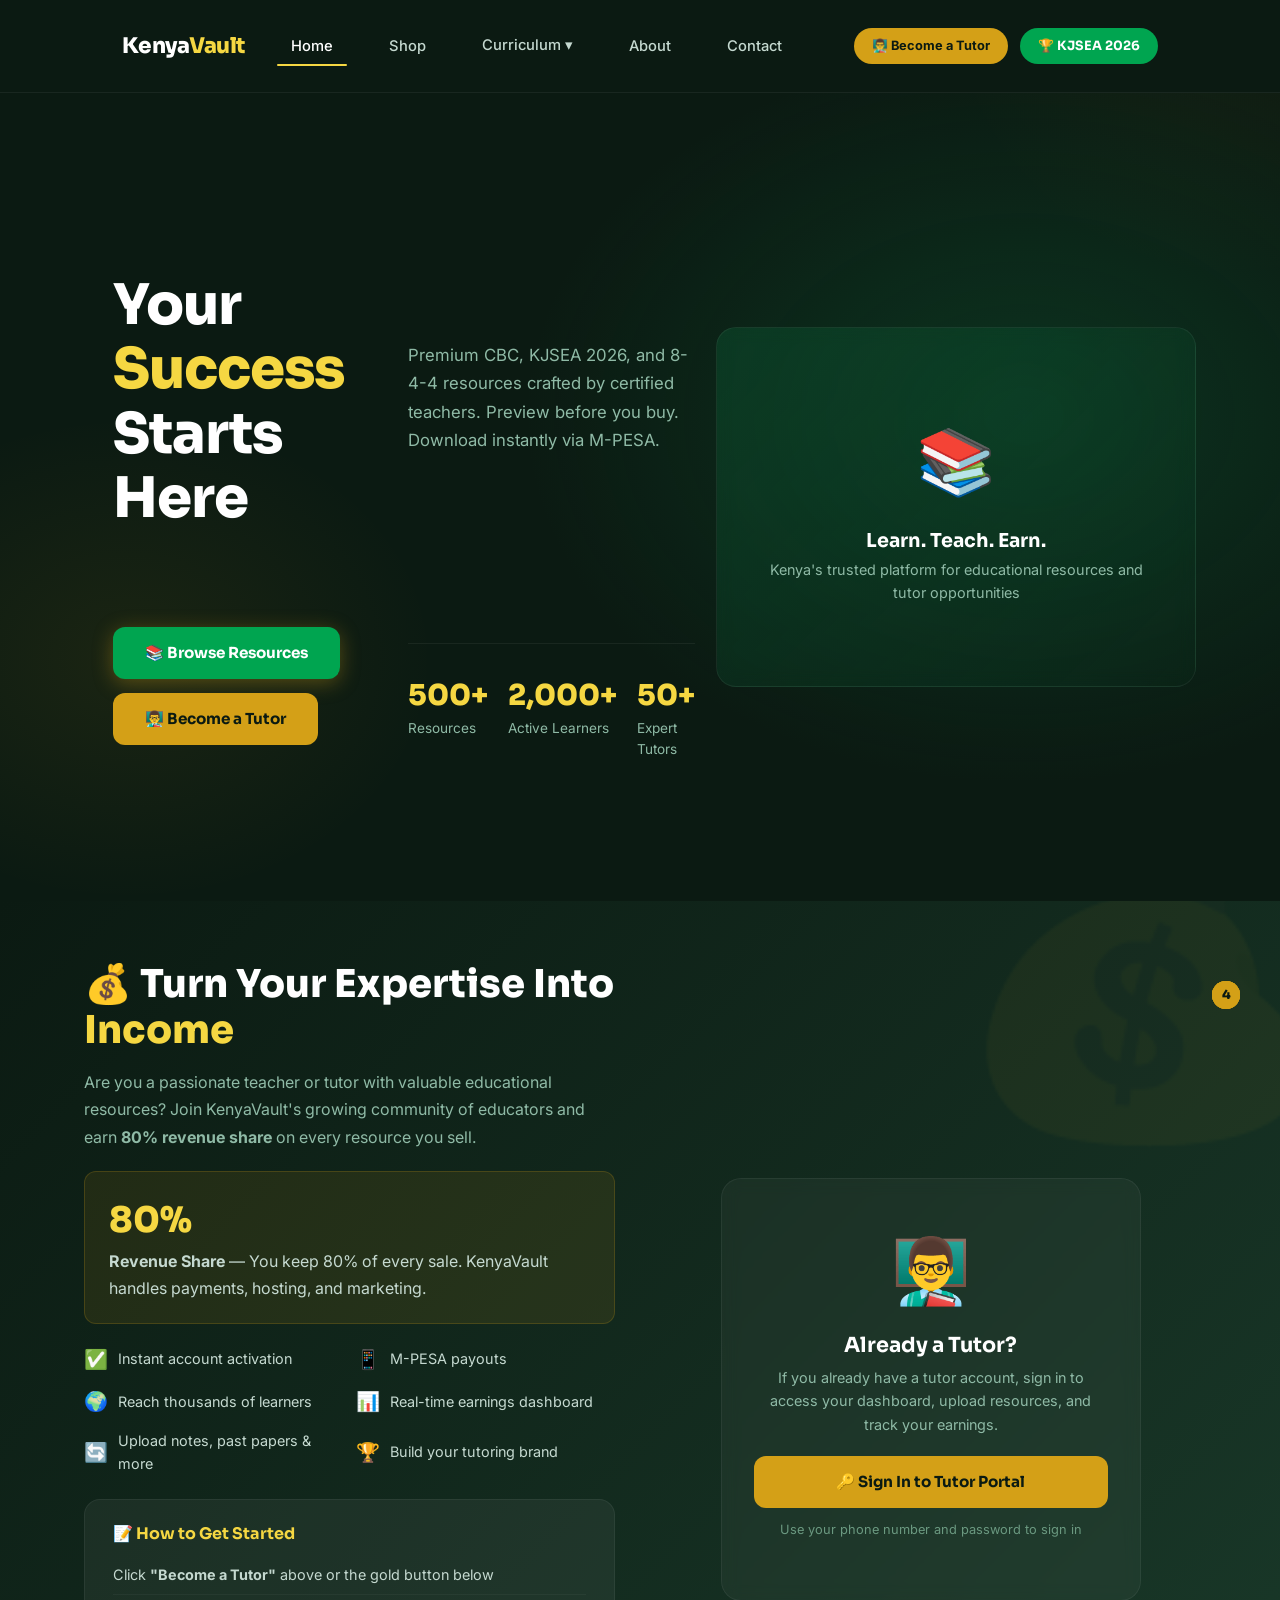
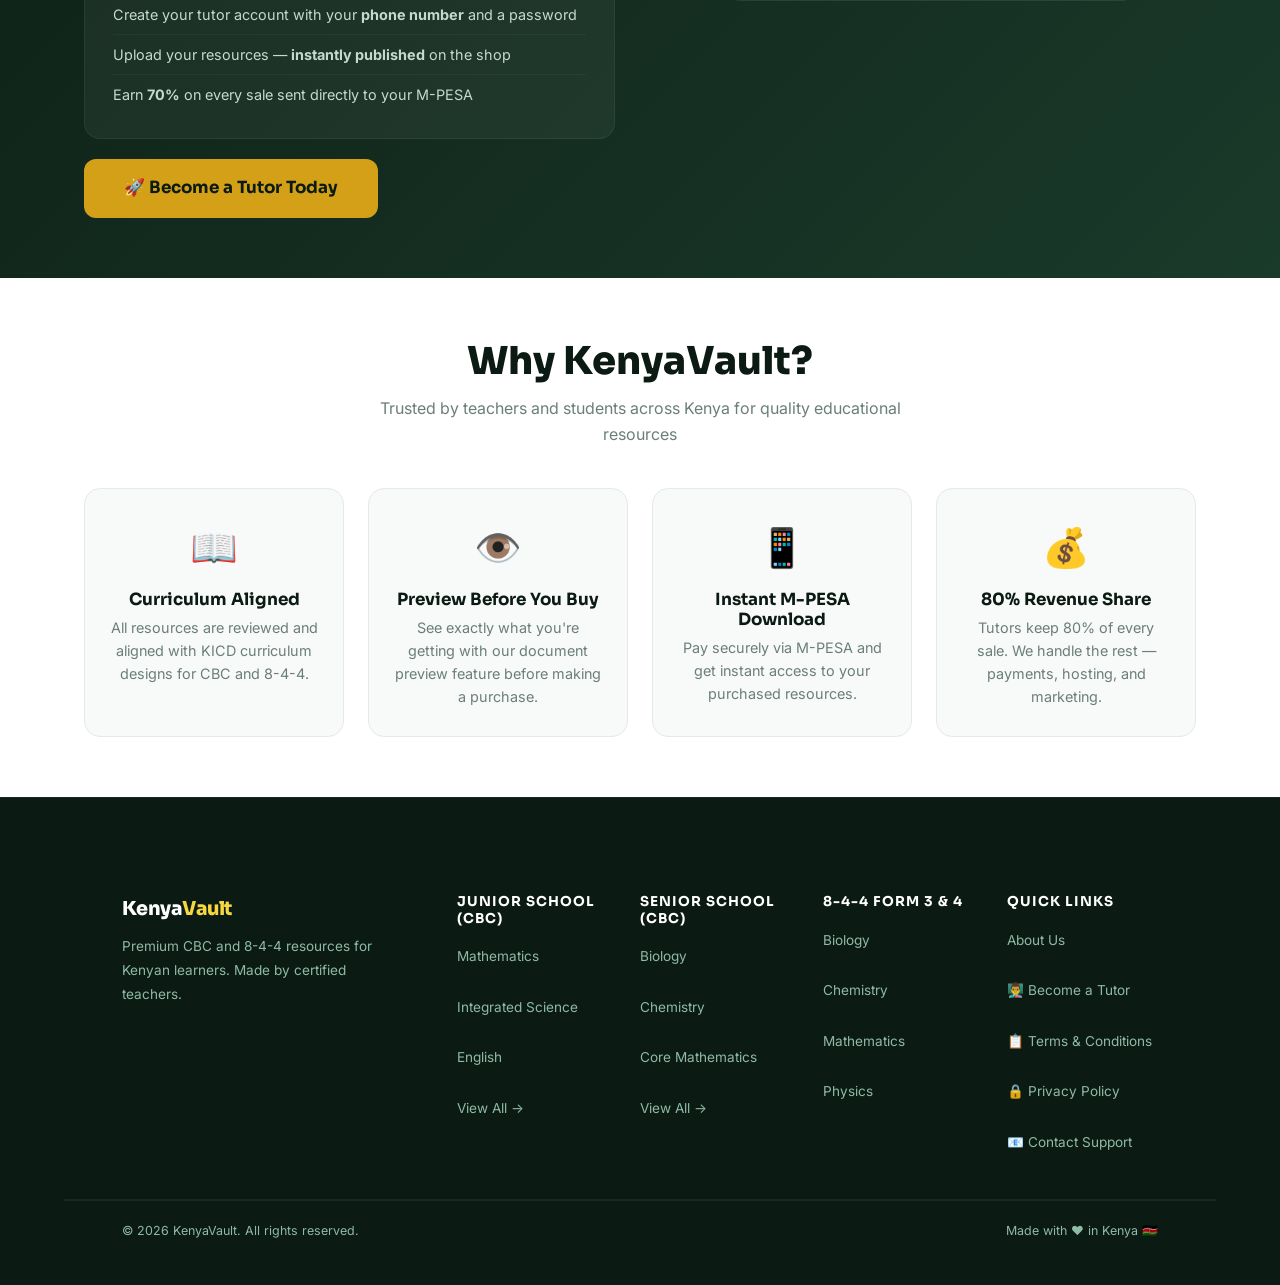
==== commit b53d880f: "Update fmt.Println message from 'Hello' to 'Goodbye'" ====
--- a/index.html
+++ b/index.html
@@ -1,23 +1,156 @@
 <!DOCTYPE html>
 <html lang="en">
 <head>
-    <meta charset="UTF-8" />
-    <meta name="viewport" content="width=device-width, initial-scale=1.0" />
+    <meta charset="UTF-8"/>
+    <meta name="viewport" content="width=device-width, initial-scale=1.0"/>
     <title>KenyaVault — CBC, KJSEA 2026 & 8-4-4 Resources</title>
-    <meta name="description" content="Premium CBC Junior School, KJSEA 2025, Senior School and Form 3-4 revision resources. Preview before you buy! Download instantly via M-PESA." />
-    <link rel="preconnect" href="https://fonts.googleapis.com" />
-    <link href="https://fonts.googleapis.com/css2?family=Sora:wght@300;400;600;700;800&family=Inter:wght@400;500;600&display=swap" rel="stylesheet" />
-    <link rel="stylesheet" href="styles.css" />
+    <meta name="description" content="Premium CBC Junior School, KJSEA 2026, Senior School and 8-4-4 revision resources. Preview before you buy! Download instantly via M-PESA."/>
+    <link rel="preconnect" href="https://fonts.googleapis.com"/>
+    <link href="https://fonts.googleapis.com/css2?family=Sora:wght@300;400;600;700;800&family=Inter:wght@400;500;600&display=swap" rel="stylesheet"/>
+    <link rel="stylesheet" href="styles.css"/>
     <style>
-        /* ── HOMEPAGE SPECIFIC STYLES ── */
+        :root {
+            --dark: #0B1A12;
+            --green: #00A550;
+            --green-light: #0D6E3F;
+            --green-pale: #E6F7EE;
+            --gold: #D4A017;
+            --gold-light: #F5D742;
+            --white: #FFFFFF;
+            --surface: #F8FAF9;
+            --border: #E5E9E8;
+            --text: #1A2E25;
+            --muted: #6B7F76;
+            --shadow-sm: 0 2px 8px rgba(0,0,0,0.06);
+            --shadow-md: 0 8px 24px rgba(0,0,0,0.10);
+            --radius: 16px;
+            --transition: all 0.2s ease;
+        }
+        * { margin: 0; padding: 0; box-sizing: border-box; }
+        body {
+            font-family: 'Inter', sans-serif;
+            background: #F5F8F7;
+            color: var(--text);
+            line-height: 1.6;
+        }
+        a { text-decoration: none; color: inherit; }
+        button { cursor: pointer; border: none; background: none; font-family: inherit; }
+
+        .container {
+            max-width: 1240px;
+            margin: 0 auto;
+            padding: 0 5%;
+        }
+
+        /* ════════ NAVBAR ════════ */
+        .navbar {
+            background: var(--dark);
+            padding: 12px 5%;
+            position: sticky;
+            top: 0;
+            z-index: 999;
+            border-bottom: 1px solid rgba(255,255,255,0.06);
+        }
+        .nav-container {
+            max-width: 1240px;
+            margin: 0 auto;
+            display: flex;
+            align-items: center;
+            justify-content: space-between;
+        }
+        .nav-logo {
+            font-family: 'Sora', sans-serif;
+            font-weight: 800;
+            font-size: 1.35rem;
+            color: var(--white);
+            letter-spacing: -0.5px;
+        }
+        .nav-logo span { color: var(--gold-light); }
+        .nav-links {
+            display: flex;
+            list-style: none;
+            gap: 28px;
+            align-items: center;
+        }
+        .nav-links a {
+            color: #C5D9D0;
+            font-weight: 500;
+            font-size: 0.92rem;
+            transition: var(--transition);
+            position: relative;
+        }
+        .nav-links a:hover, .nav-links a.active { color: var(--white); }
+        .nav-links a.active::after {
+            content: '';
+            position: absolute;
+            bottom: -4px;
+            left: 0;
+            width: 100%;
+            height: 2px;
+            background: var(--gold-light);
+            border-radius: 4px;
+        }
+        .nav-dropdown { position: relative; cursor: pointer; }
+        .dropdown-menu {
+            position: absolute;
+            top: 32px;
+            left: 0;
+            background: var(--dark);
+            border: 1px solid rgba(255,255,255,0.08);
+            border-radius: 14px;
+            padding: 18px 20px;
+            display: none;
+            min-width: 240px;
+            box-shadow: 0 16px 48px rgba(0,0,0,0.4);
+            backdrop-filter: blur(8px);
+            z-index: 100;
+        }
+        .nav-dropdown:hover .dropdown-menu { display: flex; gap: 18px; flex-wrap: wrap; }
+        .dropdown-col { min-width: 130px; }
+        .dropdown-heading {
+            color: var(--gold-light);
+            font-weight: 700;
+            font-size: 0.7rem;
+            letter-spacing: 1px;
+            text-transform: uppercase;
+            margin-bottom: 8px;
+        }
+        .dropdown-col a {
+            display: block;
+            padding: 4px 0;
+            font-size: 0.82rem;
+            color: #C5D9D0;
+        }
+        .dropdown-col a:hover { color: var(--white); }
+        .nav-actions { display: flex; align-items: center; gap: 12px; }
+        .btn-nav-cta {
+            background: var(--green);
+            color: var(--white);
+            padding: 8px 18px;
+            border-radius: 99px;
+            font-weight: 700;
+            font-size: 0.8rem;
+            transition: var(--transition);
+        }
+        .btn-nav-cta:hover { background: var(--green-light); transform: translateY(-1px); }
+        .btn-nav-tutor {
+            background: var(--gold);
+            color: var(--dark);
+            padding: 8px 18px;
+            border-radius: 99px;
+            font-weight: 700;
+            font-size: 0.8rem;
+            transition: var(--transition);
+        }
+        .btn-nav-tutor:hover { background: var(--gold-light); transform: translateY(-1px); }
+        .hamburger { display: none; flex-direction: column; gap: 4px; background: none; }
+        .hamburger span { width: 24px; height: 2px; background: var(--white); border-radius: 2px; transition: var(--transition); }
+
+        /* ════════ HERO ════════ */
         .hero {
             background: var(--dark);
-            background-image: radial-gradient(ellipse 60% 70% at 80% 40%, rgba(13,110,63,0.3), transparent 65%), 
-                              radial-gradient(ellipse 40% 50% at 10% 70%, rgba(212,160,23,0.1), transparent 60%);
-            padding: 120px 0 80px;
-            min-height: 80vh;
-            display: flex;
-            align-items: center;
+            background-image: radial-gradient(ellipse 60% 70% at 80% 40%, rgba(13,110,63,0.3), transparent 65%), radial-gradient(ellipse 40% 50% at 10% 70%, rgba(212,160,23,0.08), transparent 60%);
+            padding: 80px 0 60px;
             position: relative;
             overflow: hidden;
         }
@@ -26,1139 +159,399 @@
             position: absolute;
             top: -50%;
             right: -20%;
-            width: 60%;
-            height: 200%;
-            background: radial-gradient(ellipse, rgba(13,110,63,0.05), transparent 70%);
+            width: 600px;
+            height: 600px;
+            background: radial-gradient(circle, rgba(212,160,23,0.04), transparent 70%);
+            border-radius: 50%;
             pointer-events: none;
         }
-        .hero h1 {
-            font-size: clamp(2.4rem, 5vw, 4rem);
+        .hero .container { position: relative; z-index: 1; }
+        .hero-grid {
+            display: grid;
+            grid-template-columns: 1fr 1fr;
+            gap: 50px;
+            align-items: center;
+        }
+        .hero-content h1 {
+            font-family: 'Sora', sans-serif;
             font-weight: 800;
+            font-size: clamp(2.2rem, 4.5vw, 3.5rem);
             color: var(--white);
+            line-height: 1.15;
+            letter-spacing: -1px;
             margin-bottom: 16px;
-            letter-spacing: -1px;
-            position: relative;
-            z-index: 1;
-            line-height: 1.1;
-        }
-        .hero h1 em { font-style: normal; color: var(--gold-light); }
-        .hero p {
+        }
+        .hero-content h1 em { font-style: normal; color: var(--gold-light); }
+        .hero-content p {
+            color: #8FBAA6;
             font-size: 1.05rem;
-            color: #8FBAA6;
-            max-width: 560px;
+            max-width: 520px;
+            margin-bottom: 24px;
             line-height: 1.7;
-            margin-bottom: 28px;
-            position: relative;
-            z-index: 1;
-        }
-        .hero-buttons {
-            display: flex;
-            gap: 14px;
-            flex-wrap: wrap;
-            position: relative;
-            z-index: 1;
-        }
+        }
+        .hero-buttons { display: flex; gap: 14px; flex-wrap: wrap; }
         .btn-primary {
             background: var(--green);
             color: var(--white);
             padding: 14px 32px;
-            border-radius: 10px;
+            border-radius: 12px;
             font-family: 'Sora', sans-serif;
             font-weight: 700;
-            font-size: 0.92rem;
+            font-size: 0.95rem;
             transition: var(--transition);
-            text-decoration: none;
             display: inline-flex;
             align-items: center;
             gap: 8px;
-        }
-        .btn-primary:hover {
-            background: var(--green-light);
-            transform: translateY(-2px);
-            box-shadow: 0 8px 24px rgba(13,110,63,0.4);
-        }
+            border: none;
+            cursor: pointer;
+        }
+        .btn-primary:hover { background: var(--green-light); transform: translateY(-2px); box-shadow: 0 8px 24px rgba(0,165,80,0.3); }
         .btn-secondary {
-            background: rgba(255,255,255,0.1);
+            background: rgba(255,255,255,0.08);
             color: var(--white);
             padding: 14px 32px;
-            border-radius: 10px;
+            border-radius: 12px;
             font-family: 'Sora', sans-serif;
             font-weight: 700;
-            font-size: 0.92rem;
+            font-size: 0.95rem;
+            border: 1.5px solid rgba(255,255,255,0.15);
             transition: var(--transition);
-            text-decoration: none;
             display: inline-flex;
             align-items: center;
             gap: 8px;
-            border: 1.5px solid rgba(255,255,255,0.2);
-        }
-        .btn-secondary:hover {
-            background: rgba(255,255,255,0.2);
-            transform: translateY(-2px);
-        }
-        .btn-tutor {
+            cursor: pointer;
+        }
+        .btn-secondary:hover { background: rgba(255,255,255,0.15); transform: translateY(-2px); }
+        .btn-gold {
             background: var(--gold);
             color: var(--dark);
             padding: 14px 32px;
-            border-radius: 10px;
+            border-radius: 12px;
             font-family: 'Sora', sans-serif;
             font-weight: 700;
-            font-size: 0.92rem;
+            font-size: 0.95rem;
             transition: var(--transition);
-            text-decoration: none;
             display: inline-flex;
             align-items: center;
             gap: 8px;
             border: none;
             cursor: pointer;
         }
-        .btn-tutor:hover {
-            background: var(--gold-light);
-            transform: translateY(-2px);
-            box-shadow: 0 8px 24px rgba(212,160,23,0.4);
-        }
+        .btn-gold:hover { background: var(--gold-light); transform: translateY(-2px); box-shadow: 0 8px 24px rgba(212,160,23,0.3); }
+
         .hero-stats {
-            display: flex;
-            gap: 40px;
-            margin-top: 40px;
-            flex-wrap: wrap;
-            position: relative;
-            z-index: 1;
-        }
-        .hero-stats .stat {
-            display: flex;
-            flex-direction: column;
-        }
-        .hero-stats .stat-number {
+            display: grid;
+            grid-template-columns: repeat(3, 1fr);
+            gap: 20px;
+            margin-top: 32px;
+            padding-top: 28px;
+            border-top: 1px solid rgba(255,255,255,0.06);
+        }
+        .hero-stat .number {
             font-family: 'Sora', sans-serif;
             font-weight: 800;
             font-size: 1.8rem;
             color: var(--gold-light);
         }
-        .hero-stats .stat-label {
-            font-size: 0.82rem;
-            color: #6B9980;
-        }
-
-        /* ── NAV LOGO ── */
-        .nav-logo {
+        .hero-stat .label { color: #8FBAA6; font-size: 0.85rem; }
+
+        .hero-image {
+            display: flex;
+            justify-content: center;
+            align-items: center;
+        }
+        .hero-image-placeholder {
+            width: 100%;
+            max-width: 480px;
+            aspect-ratio: 4/3;
+            background: linear-gradient(135deg, rgba(13,110,63,0.3), rgba(13,110,63,0.05));
+            border-radius: 20px;
+            border: 1px solid rgba(255,255,255,0.06);
+            display: flex;
+            flex-direction: column;
+            align-items: center;
+            justify-content: center;
+            padding: 40px;
+            text-align: center;
+            backdrop-filter: blur(8px);
+        }
+        .hero-image-placeholder .big-icon { font-size: 4rem; margin-bottom: 16px; }
+        .hero-image-placeholder h3 { color: var(--white); font-family: 'Sora', sans-serif; font-weight: 700; font-size: 1.2rem; margin-bottom: 6px; }
+        .hero-image-placeholder p { color: #8FBAA6; font-size: 0.9rem; }
+
+        /* ════════ TUTOR INVITE SECTION ════════ */
+        .tutor-invite {
+            padding: 60px 0;
+            background: linear-gradient(135deg, #0B1A12, #1A3A2A);
+            position: relative;
+            overflow: hidden;
+        }
+        .tutor-invite::before {
+            content: '💰';
+            position: absolute;
+            font-size: 20rem;
+            opacity: 0.04;
+            right: -5%;
+            top: -20%;
+            pointer-events: none;
+        }
+        .tutor-invite .container { position: relative; z-index: 1; }
+        .tutor-invite-grid {
+            display: grid;
+            grid-template-columns: 1fr 1fr;
+            gap: 50px;
+            align-items: center;
+        }
+        .tutor-invite-content h2 {
             font-family: 'Sora', sans-serif;
             font-weight: 800;
-            font-size: 1.3rem;
-            letter-spacing: -0.5px;
+            font-size: clamp(1.8rem, 3vw, 2.5rem);
             color: var(--white);
-            display: inline-flex;
-            align-items: baseline;
-        }
-        .nav-logo span {
+            line-height: 1.2;
+            margin-bottom: 16px;
+        }
+        .tutor-invite-content h2 span { color: var(--gold-light); }
+        .tutor-invite-content p {
+            color: #8FBAA6;
+            font-size: 1rem;
+            margin-bottom: 16px;
+            line-height: 1.7;
+        }
+        .tutor-invite-content .highlight-box {
+            background: rgba(212,160,23,0.1);
+            border: 1px solid rgba(212,160,23,0.2);
+            border-radius: 12px;
+            padding: 20px 24px;
+            margin: 20px 0;
+        }
+        .tutor-invite-content .highlight-box .big {
+            font-family: 'Sora', sans-serif;
+            font-weight: 800;
+            font-size: 2.2rem;
             color: var(--gold-light);
         }
-
-        /* ── HERO LOGO ── */
-        .hero-logo {
-            position: relative;
-            z-index: 1;
-            margin-bottom: 22px;
-            animation: kvFadeUp 0.7s ease both;
-            animation-delay: 0s;
-        }
-        .hero-logo .hero-logo-text {
-            font-family: 'Sora', sans-serif;
+        .tutor-invite-content .highlight-box p { margin-bottom: 0; color: #C5D9D0; }
+
+        .tutor-benefits {
+            display: grid;
+            grid-template-columns: 1fr 1fr;
+            gap: 12px;
+            margin: 16px 0 24px;
+        }
+        .tutor-benefit {
+            display: flex;
+            align-items: center;
+            gap: 10px;
+            color: #C5D9D0;
+            font-size: 0.9rem;
+        }
+        .tutor-benefit .icon { font-size: 1.2rem; }
+
+        .tutor-invite-steps {
+            background: rgba(255,255,255,0.05);
+            border-radius: 16px;
+            padding: 24px 28px;
+            border: 1px solid rgba(255,255,255,0.06);
+        }
+        .tutor-invite-steps h4 {
+            color: var(--gold-light);
+            font-family: 'Sora', sans-serif;
+            font-weight: 700;
+            font-size: 1rem;
+            margin-bottom: 12px;
+        }
+        .step-row {
+            display: flex;
+            align-items: center;
+            gap: 14px;
+            padding: 8px 0;
+            color: #C5D9D0;
+            font-size: 0.9rem;
+            border-bottom: 1px solid rgba(255,255,255,0.04);
+        }
+        .step-row:last-child { border-bottom: none; }
+        .step-num {
+            width: 28px;
+            height: 28px;
+            border-radius: 50%;
+            background: var(--gold);
+            color: var(--dark);
+            display: flex;
+            align-items: center;
+            justify-content: center;
             font-weight: 800;
-            font-size: clamp(1.6rem, 3vw, 2.1rem);
-            letter-spacing: -0.5px;
-            color: var(--white);
-            display: inline-flex;
-            align-items: center;
-            gap: 10px;
-        }
-        .hero-logo .hero-logo-text span.accent {
-            color: var(--gold-light);
-        }
-        .hero-logo .hero-logo-tagline {
-            display: block;
-            font-size: 0.7rem;
-            letter-spacing: 1.5px;
-            text-transform: uppercase;
-            color: #6B9980;
-            font-weight: 600;
-            margin-top: 4px;
-        }
-
-        /* ── TRUST BADGES ── */
-        .trust-badges {
-            display: flex;
-            gap: 24px;
-            flex-wrap: wrap;
-            margin-top: 20px;
-            position: relative;
-            z-index: 1;
-        }
-        .trust-badge {
-            display: flex;
-            align-items: center;
-            gap: 8px;
-            background: rgba(255,255,255,0.06);
-            padding: 6px 14px;
-            border-radius: 99px;
-            border: 1px solid rgba(255,255,255,0.08);
-            font-size: 0.75rem;
-            color: #8FBAA6;
-        }
-        .trust-badge .icon {
+            font-size: 0.8rem;
+            flex-shrink: 0;
+        }
+
+        .tutor-invite-image {
+            display: flex;
+            justify-content: center;
+            align-items: center;
+        }
+        .tutor-invite-card {
+            background: rgba(255,255,255,0.04);
+            border-radius: 20px;
+            border: 1px solid rgba(255,255,255,0.06);
+            padding: 40px 32px;
+            text-align: center;
+            max-width: 420px;
+            width: 100%;
+            backdrop-filter: blur(8px);
+        }
+        .tutor-invite-card .icon-big { font-size: 4rem; margin-bottom: 12px; display: block; }
+        .tutor-invite-card h3 { color: var(--white); font-family: 'Sora', sans-serif; font-weight: 700; font-size: 1.3rem; margin-bottom: 8px; }
+        .tutor-invite-card p { color: #8FBAA6; font-size: 0.9rem; margin-bottom: 20px; }
+        .tutor-invite-card .btn-gold { width: 100%; justify-content: center; }
+
+        /* ════════ FEATURES ════════ */
+        .features {
+            padding: 60px 0;
+            background: var(--white);
+        }
+        .features h2 {
+            text-align: center;
+            font-family: 'Sora', sans-serif;
+            font-weight: 800;
+            font-size: clamp(1.8rem, 3vw, 2.5rem);
+            color: var(--dark);
+            margin-bottom: 12px;
+        }
+        .features-sub {
+            text-align: center;
+            color: var(--muted);
             font-size: 1rem;
-        }
-        .trust-badge .label {
-            font-weight: 500;
-        }
-
-        /* ── NAVBAR STYLING ── */
-        .navbar {
-            position: sticky;
-            top: 0;
-            z-index: 500;
-            background: rgba(11, 26, 18, 0.97);
-            backdrop-filter: blur(10px);
-            border-bottom: 1px solid rgba(212, 160, 23, 0.15);
-            box-shadow: 0 1px 0 rgba(212, 160, 23, 0.35);
-        }
-        .nav-container {
-            max-width: 1240px;
-            margin: 0 auto;
-            padding: 0 5%;
-            height: 64px;
-            display: flex;
-            align-items: center;
-            justify-content: space-between;
-        }
-        .nav-links {
-            display: flex;
-            align-items: center;
-            gap: 4px;
-            list-style: none;
-        }
-        .nav-links li a {
-            color: #C8DDD0;
-            font-size: 0.88rem;
-            font-weight: 500;
-            text-decoration: none;
-            padding: 8px 12px;
-            border-radius: 8px;
-            transition: var(--transition);
-            display: inline-block;
-        }
-        .nav-links li a:hover,
-        .nav-links li a.active {
-            color: var(--gold-light);
-            background: rgba(212, 160, 23, 0.08);
-        }
-        .nav-dropdown {
-            position: relative;
-        }
-        .nav-dropdown .dropdown-menu {
-            position: absolute;
-            top: calc(100% + 10px);
-            left: 0;
-            background: var(--dark);
-            border: 1px solid rgba(212, 160, 23, 0.2);
-            border-radius: 12px;
-            padding: 16px;
-            display: flex;
-            gap: 24px;
-            min-width: 360px;
-            opacity: 0;
-            visibility: hidden;
-            transform: translateY(-8px);
-            transition: all 0.2s ease;
-            box-shadow: 0 20px 50px rgba(0,0,0,0.4);
-        }
-        .nav-dropdown:hover .dropdown-menu {
-            opacity: 1;
-            visibility: visible;
-            transform: translateY(0);
-        }
-        .dropdown-col {
-            min-width: 150px;
-        }
-        .dropdown-heading {
-            font-size: 0.7rem;
-            font-weight: 700;
-            letter-spacing: 1px;
-            text-transform: uppercase;
-            color: var(--gold-light);
-            margin-bottom: 8px;
-            padding-bottom: 6px;
-            border-bottom: 1px solid rgba(212,160,23,0.15);
-        }
-        .dropdown-col a {
-            display: block;
-            padding: 6px 4px;
-            font-size: 0.83rem;
-            color: #C8DDD0;
-            text-decoration: none;
-            border-radius: 6px;
-            transition: var(--transition);
-        }
-        .dropdown-col a:hover {
-            color: var(--gold-light);
-            background: rgba(212,160,23,0.06);
-        }
-        .nav-actions {
-            display: flex;
-            align-items: center;
-            gap: 12px;
-        }
-        .btn-nav-cta {
-            color: var(--white);
-            font-family: 'Sora', sans-serif;
-            font-weight: 700;
-            font-size: 0.8rem;
-            padding: 9px 18px;
-            border-radius: 99px;
-            text-decoration: none;
-            transition: var(--transition);
-            box-shadow: 0 4px 14px rgba(124,58,237,0.35);
-        }
-        .btn-nav-cta:hover {
-            transform: translateY(-1px);
-            filter: brightness(1.08);
-        }
-
-        /* ── TUTOR BUTTONS IN NAV ── */
-        .btn-nav-tutor {
-            color: var(--dark);
-            background: var(--gold-light);
-            font-family: 'Sora', sans-serif;
-            font-weight: 700;
-            font-size: 0.78rem;
-            padding: 8px 16px;
-            border-radius: 99px;
-            text-decoration: none;
-            transition: var(--transition);
-            border: none;
-            cursor: pointer;
-            display: inline-flex;
-            align-items: center;
-            gap: 6px;
-        }
-        .btn-nav-tutor:hover {
-            background: var(--gold);
-            transform: translateY(-1px);
-            box-shadow: 0 4px 14px rgba(212,160,23,0.35);
-        }
-        .btn-nav-tutor-outline {
-            color: var(--gold-light);
-            background: transparent;
-            font-family: 'Sora', sans-serif;
-            font-weight: 600;
-            font-size: 0.78rem;
-            padding: 8px 16px;
-            border-radius: 99px;
-            text-decoration: none;
-            transition: var(--transition);
-            border: 1.5px solid rgba(212,160,23,0.3);
-            cursor: pointer;
-            display: inline-flex;
-            align-items: center;
-            gap: 6px;
-        }
-        .btn-nav-tutor-outline:hover {
-            background: rgba(212,160,23,0.1);
-            border-color: var(--gold-light);
-            transform: translateY(-1px);
-        }
-
-        /* ── MOBILE NAV ── */
-        .nav-links {
-            transition: all 0.3s ease;
-        }
-        
-        @media (max-width: 900px) {
-            .nav-links {
-                position: fixed;
-                top: 64px;
-                left: 0;
-                right: 0;
-                background: var(--dark);
-                flex-direction: column;
-                align-items: flex-start;
-                padding: 0 5%;
-                gap: 0;
-                max-height: 0;
-                overflow: hidden;
-                opacity: 0;
-                pointer-events: none;
-                border-bottom: 1px solid rgba(255,255,255,0.08);
-                box-shadow: 0 12px 24px rgba(0,0,0,0.25);
-                z-index: 998;
-                transition: max-height 0.3s ease, opacity 0.3s ease, padding 0.3s ease;
-            }
-            .nav-links.active {
-                max-height: 80vh;
-                opacity: 1;
-                pointer-events: auto;
-                padding: 16px 5% 24px;
-                overflow-y: auto;
-            }
-            .nav-links li {
-                width: 100%;
-                border-bottom: 1px solid rgba(255,255,255,0.05);
-            }
-            .nav-links li:last-child {
-                border-bottom: none;
-            }
-            .nav-links a {
-                display: block;
-                padding: 12px 4px;
-                width: 100%;
-                font-size: 0.95rem;
-            }
-            .nav-dropdown .dropdown-menu {
-                position: static;
-                box-shadow: none;
-                margin-top: 0;
-                padding: 0 0 0 16px;
-                display: none;
-                background: rgba(255,255,255,0.03);
-                border-radius: 0;
-                border: none;
-                width: 100%;
-                opacity: 1;
-                visibility: visible;
-                transform: none;
-            }
-            .nav-dropdown.dropdown-open .dropdown-menu {
-                display: block;
-            }
-            .nav-dropdown .dropdown-menu .dropdown-col {
-                padding: 8px 0;
-                min-width: auto;
-            }
-            .nav-dropdown .dropdown-menu .dropdown-heading {
-                font-size: 0.75rem;
-                padding: 4px 0;
-            }
-            .nav-dropdown .dropdown-menu a {
-                padding: 8px 0;
-                font-size: 0.85rem;
-            }
-            .hamburger {
-                display: flex !important;
-                flex-direction: column;
-                gap: 4px;
-                background: none;
-                border: none;
-                cursor: pointer;
-                padding: 6px;
-                z-index: 999;
-            }
-            .hamburger span {
-                display: block;
-                width: 24px;
-                height: 2px;
-                background: var(--white);
-                transition: all 0.3s ease;
-                border-radius: 2px;
-            }
-            .hamburger.active span:nth-child(1) {
-                transform: translateY(6px) rotate(45deg);
-            }
-            .hamburger.active span:nth-child(2) {
-                opacity: 0;
-                transform: scaleX(0);
-            }
-            .hamburger.active span:nth-child(3) {
-                transform: translateY(-6px) rotate(-45deg);
-            }
-            .nav-actions .btn-nav-tutor,
-            .nav-actions .btn-nav-tutor-outline {
-                display: none;
-            }
-        }
-
-        .hamburger {
-            display: none;
-        }
-
-        /* ── FEATURES ── */
-        .features {
-            padding: 80px 0;
-            background: var(--surface);
+            max-width: 560px;
+            margin: 0 auto 40px;
         }
         .features-grid {
-            display: grid;
-            grid-template-columns: repeat(auto-fit, minmax(220px, 1fr));
-            gap: 24px;
-            max-width: 1240px;
-            margin: 0 auto;
-            padding: 0 5%;
-        }
-        .feature-card {
-            background: var(--white);
-            padding: 28px 20px;
-            border-radius: var(--radius);
-            border: 1.5px solid var(--border);
-            text-align: center;
-            transition: var(--transition);
-        }
-        .feature-card:hover {
-            transform: translateY(-4px);
-            box-shadow: var(--shadow-md);
-            border-color: var(--green);
-        }
-        .feature-card .icon {
-            font-size: 2.2rem;
-            margin-bottom: 12px;
-            display: block;
-        }
-        .feature-card h4 {
-            font-family: 'Sora', sans-serif;
-            font-weight: 700;
-            font-size: 0.95rem;
-            color: var(--dark);
-            margin-bottom: 6px;
-        }
-        .feature-card p {
-            font-size: 0.82rem;
-            color: var(--muted);
-            line-height: 1.6;
-        }
-
-        /* ── PRICING ── */
-        .pricing-showcase {
-            padding: 60px 0 40px;
-            background: var(--white);
-        }
-        .pricing-grid {
-            display: grid;
-            grid-template-columns: repeat(auto-fit, minmax(200px, 1fr));
-            gap: 20px;
-            max-width: 1240px;
-            margin: 0 auto;
-            padding: 0 5%;
-        }
-        .pricing-card {
-            background: var(--surface);
-            border-radius: var(--radius);
-            padding: 24px 20px;
-            text-align: center;
-            border: 2px solid var(--border);
-            transition: var(--transition);
-        }
-        .pricing-card:hover {
-            border-color: var(--green);
-            transform: translateY(-3px);
-            box-shadow: 0 12px 28px rgba(13,110,63,0.12);
-        }
-        .pricing-card.featured {
-            border-color: var(--gold);
-            background: linear-gradient(135deg, rgba(212,160,23,0.05), rgba(212,160,23,0.02));
-        }
-        .pricing-card .price {
-            font-family: 'Sora', sans-serif;
-            font-weight: 800;
-            font-size: 1.8rem;
-            color: var(--green);
-        }
-        .pricing-card .price .currency {
-            font-size: 1rem;
-            font-weight: 600;
-        }
-        .pricing-card .price .original {
-            text-decoration: line-through;
-            color: #9CA3AF;
-            font-size: 1rem;
-            font-weight: 400;
-            margin-left: 8px;
-        }
-        .pricing-card .name {
-            font-family: 'Sora', sans-serif;
-            font-weight: 700;
-            font-size: 0.9rem;
-            color: var(--dark);
-            margin: 8px 0 4px;
-        }
-        .pricing-card .desc {
-            font-size: 0.78rem;
-            color: var(--muted);
-        }
-        .pricing-card .badge-savings {
-            display: inline-block;
-            background: #FEE2E2;
-            color: #DC2626;
-            font-size: 0.65rem;
-            font-weight: 700;
-            padding: 2px 10px;
-            border-radius: 99px;
-            margin-top: 6px;
-        }
-
-        /* ── KICD BANNER ── */
-        .kicd-banner {
-            background: linear-gradient(135deg, #F0FDF4, #DCFFE4);
-            padding: 20px 0;
-            border-top: 2px solid #BBF7D0;
-            border-bottom: 2px solid #BBF7D0;
-        }
-        .kicd-banner-inner {
-            max-width: 1240px;
-            margin: 0 auto;
-            padding: 0 5%;
-            display: flex;
-            align-items: center;
-            justify-content: space-between;
-            gap: 20px;
-            flex-wrap: wrap;
-        }
-        .kicd-banner-inner .left {
-            display: flex;
-            align-items: center;
-            gap: 16px;
-        }
-        .kicd-banner-inner .left .icon {
-            font-size: 2rem;
-        }
-        .kicd-banner-inner .left .text {
-            font-size: 0.85rem;
-            color: #15803D;
-        }
-        .kicd-banner-inner .left .text strong {
-            color: #0B1A12;
-        }
-        .kicd-banner-inner .badge-group {
-            display: flex;
-            gap: 10px;
-            flex-wrap: wrap;
-        }
-        .kicd-banner-inner .badge-group .badge {
-            background: rgba(255,255,255,0.7);
-            padding: 4px 14px;
-            border-radius: 99px;
-            font-size: 0.7rem;
-            font-weight: 600;
-            color: #15803D;
-            border: 1px solid #86EFAC;
-        }
-
-        /* ── PREVIEW BANNER ── */
-        .preview-banner {
-            background: linear-gradient(135deg, #EFF6FF, #DBEAFE);
-            padding: 16px 0;
-        }
-        .preview-banner-inner {
-            max-width: 1240px;
-            margin: 0 auto;
-            padding: 0 5%;
-            display: flex;
-            align-items: center;
-            justify-content: center;
-            gap: 20px;
-            flex-wrap: wrap;
-            text-align: center;
-        }
-        .preview-banner-inner .text {
-            font-size: 0.9rem;
-            color: #1E40AF;
-        }
-        .preview-banner-inner .text strong {
-            color: #0B1A12;
-        }
-        .preview-banner-inner .preview-demo {
-            background: white;
-            padding: 6px 18px;
-            border-radius: 99px;
-            font-size: 0.78rem;
-            font-weight: 600;
-            color: #2563EB;
-            border: 1px solid #93C5FD;
-            display: inline-flex;
-            align-items: center;
-            gap: 6px;
-        }
-
-        /* ── CATEGORIES ── */
-        .categories {
-            padding: 80px 0;
-            background: var(--white);
-        }
-        .categories-grid {
             display: grid;
             grid-template-columns: repeat(auto-fit, minmax(240px, 1fr));
             gap: 24px;
+        }
+        .feature-card {
+            background: var(--surface);
+            border: 1.5px solid var(--border);
+            border-radius: var(--radius);
+            padding: 28px 24px;
+            text-align: center;
+            transition: var(--transition);
+        }
+        .feature-card:hover {
+            border-color: var(--green);
+            transform: translateY(-4px);
+            box-shadow: var(--shadow-md);
+        }
+        .feature-card .icon { font-size: 2.4rem; margin-bottom: 12px; display: block; }
+        .feature-card h4 { font-family: 'Sora', sans-serif; font-weight: 700; font-size: 1.05rem; color: var(--dark); margin-bottom: 6px; }
+        .feature-card p { color: var(--muted); font-size: 0.9rem; }
+
+        /* ════════ FOOTER ════════ */
+        .footer {
+            background: var(--dark);
+            color: #8FBAA6;
+            padding: 48px 5% 24px;
+            border-top: 1px solid rgba(255,255,255,0.06);
+        }
+        .footer-top {
             max-width: 1240px;
             margin: 0 auto;
-            padding: 0 5%;
-        }
-        .category-card {
-            background: var(--surface);
-            border-radius: var(--radius);
-            padding: 28px 20px;
-            border: 1.5px solid var(--border);
-            text-decoration: none;
-            transition: var(--transition);
-            display: block;
-            position: relative;
-            overflow: hidden;
-        }
-        .category-card::after {
-            content: '';
-            position: absolute;
-            top: 0;
-            left: 0;
-            right: 0;
-            height: 4px;
-            background: linear-gradient(90deg, var(--green), var(--gold-light));
-            opacity: 0;
-            transition: var(--transition);
-        }
-        .category-card:hover::after {
-            opacity: 1;
-        }
-        .category-card:hover {
-            transform: translateY(-4px);
-            box-shadow: var(--shadow-md);
-            border-color: var(--green);
-        }
-        .category-card .cat-icon { font-size: 2rem; margin-bottom: 8px; display: block; }
-        .category-card h4 { font-family: 'Sora', sans-serif; font-weight: 700; font-size: 1rem; color: var(--dark); }
-        .category-card p { font-size: 0.82rem; color: var(--muted); margin-top: 4px; }
-        .category-card .badge { 
-            font-size: 0.65rem; font-weight: 700; text-transform: uppercase;
-            padding: 3px 10px; border-radius: 99px; display: inline-block; margin-top: 8px;
-        }
-        .badge-green { background: rgba(13,110,63,0.12); color: var(--green); }
-        .badge-purple { background: rgba(124,58,237,0.12); color: #7C3AED; }
-        .badge-gold { background: rgba(212,160,23,0.12); color: #92400E; }
-        .badge-blue { background: rgba(37,99,235,0.12); color: #2563EB; }
-
-        /* ── TESTIMONIALS ── */
-        .testimonials {
-            padding: 60px 0;
-            background: var(--surface);
-        }
-        .testimonials-grid {
             display: grid;
-            grid-template-columns: repeat(auto-fit, minmax(280px, 1fr));
-            gap: 24px;
+            grid-template-columns: 2fr 1fr 1fr 1fr 1fr;
+            gap: 32px;
+            padding-bottom: 32px;
+            border-bottom: 1px solid rgba(255,255,255,0.06);
+        }
+        .footer-brand .nav-logo { font-size: 1.2rem; display: inline-block; margin-bottom: 10px; }
+        .footer-brand p { font-size: 0.85rem; max-width: 280px; }
+        .footer-col h4 {
+            color: var(--white);
+            font-family: 'Sora', sans-serif;
+            font-weight: 700;
+            font-size: 0.85rem;
+            margin-bottom: 12px;
+        }
+        .footer-col ul { list-style: none; }
+        .footer-col ul li { padding: 4px 0; }
+        .footer-col ul a { font-size: 0.82rem; transition: var(--transition); }
+        .footer-col ul a:hover { color: var(--white); }
+        .footer-bottom {
             max-width: 1240px;
             margin: 0 auto;
-            padding: 0 5%;
-        }
-        .testimonial-card {
-            background: var(--white);
-            border-radius: var(--radius);
-            padding: 24px;
-            border: 1.5px solid var(--border);
-            transition: var(--transition);
-        }
-        .testimonial-card:hover {
-            box-shadow: var(--shadow-md);
-            transform: translateY(-2px);
-        }
-        .testimonial-card .stars {
-            color: #FCD34D;
-            font-size: 1.1rem;
-            letter-spacing: 2px;
-        }
-        .testimonial-card .quote {
-            font-size: 0.88rem;
-            color: var(--text);
-            line-height: 1.7;
-            margin: 10px 0;
-        }
-        .testimonial-card .author {
-            display: flex;
-            align-items: center;
-            gap: 12px;
-            margin-top: 12px;
-        }
-        .testimonial-card .author .avatar {
-            width: 40px;
-            height: 40px;
-            border-radius: 50%;
-            background: linear-gradient(135deg, var(--green), var(--green-light));
-            display: flex;
-            align-items: center;
-            justify-content: center;
-            color: white;
-            font-weight: 700;
-            font-size: 1rem;
-        }
-        .testimonial-card .author .info .name {
-            font-weight: 600;
-            font-size: 0.85rem;
-            color: var(--dark);
-        }
-        .testimonial-card .author .info .role {
-            font-size: 0.75rem;
-            color: var(--muted);
-        }
-
-        .section-title {
-            text-align: center;
-            font-family: 'Sora', sans-serif;
-            font-weight: 800;
-            font-size: clamp(1.6rem, 3vw, 2.4rem);
-            color: var(--dark);
-            margin-bottom: 8px;
-        }
-        .section-subtitle {
-            text-align: center;
-            color: var(--muted);
-            font-size: 0.95rem;
-            margin-bottom: 32px;
-        }
-
-        /* ── SCROLL REVEAL ── */
-        html { scroll-behavior: smooth; }
-        .kv-reveal {
-            opacity: 0;
-            transform: translateY(20px);
-            transition: opacity 0.6s ease, transform 0.6s ease;
-        }
-        .kv-reveal.kv-visible {
-            opacity: 1;
-            transform: translateY(0);
-        }
-
-        /* ── HERO ANIMATION ── */
-        .hero .container > * {
-            animation: kvFadeUp 0.7s ease both;
-        }
-        .hero .hero-logo { animation-delay: 0s; }
-        .hero .hero-eyebrow { animation-delay: 0.05s; }
-        .hero h1 { animation-delay: 0.12s; }
-        .hero p { animation-delay: 0.2s; }
-        .hero-buttons { animation-delay: 0.28s; }
-        .trust-badges { animation-delay: 0.36s; }
-        .hero-stats { animation-delay: 0.44s; }
-        @keyframes kvFadeUp {
-            from { opacity: 0; transform: translateY(14px); }
-            to { opacity: 1; transform: translateY(0); }
-        }
-
-        /* ── TERMS CONSENT OVERLAY ── */
-        .kv-consent-overlay {
-            position: fixed;
-            inset: 0;
-            z-index: 99999;
-            background: rgba(11, 26, 18, 0.78);
-            backdrop-filter: blur(6px);
-            display: flex;
-            align-items: flex-end;
-            justify-content: center;
-            padding: 0;
-            opacity: 1;
-            transition: opacity 0.4s ease;
-        }
-        .kv-consent-overlay.kv-hide {
-            opacity: 0;
-            pointer-events: none;
-        }
-        .kv-consent-overlay.kv-hidden {
-            display: none !important;
-        }
-        .kv-consent-banner {
-            width: 100%;
-            max-width: 720px;
-            background: var(--white);
-            border-radius: 20px 20px 0 0;
-            box-shadow: 0 -16px 50px rgba(0,0,0,0.3);
-            padding: 26px 28px 24px;
-            transform: translateY(0);
-            transition: transform 0.4s cubic-bezier(0.34, 1.56, 0.64, 1);
-            border-top: 3px solid var(--gold);
-        }
-        @media (min-width: 600px) {
-            .kv-consent-overlay { align-items: center; padding: 20px; }
-            .kv-consent-banner { border-radius: 18px; border-top: none; border: 1.5px solid var(--border); }
-        }
-        .kv-consent-overlay.kv-hide .kv-consent-banner {
-            transform: translateY(40px);
-        }
-        .kv-consent-top {
-            display: flex;
-            align-items: center;
-            gap: 10px;
-            margin-bottom: 10px;
-        }
-        .kv-consent-icon { font-size: 1.4rem; }
-        .kv-consent-title {
-            font-family: 'Sora', sans-serif;
-            font-weight: 800;
-            font-size: 1.05rem;
-            color: var(--dark);
-        }
-        .kv-consent-text {
-            font-size: 0.86rem;
-            color: var(--muted);
-            line-height: 1.6;
-            margin-bottom: 16px;
-        }
-        .kv-consent-text a {
-            color: var(--green);
-            font-weight: 600;
-            text-decoration: underline;
-        }
-        .kv-consent-actions {
-            display: flex;
-            gap: 12px;
-            flex-wrap: wrap;
-            align-items: center;
-        }
-        .kv-btn-accept {
-            background: var(--green);
-            color: var(--white);
-            border: none;
-            padding: 12px 26px;
-            border-radius: 10px;
-            font-family: 'Sora', sans-serif;
-            font-weight: 700;
-            font-size: 0.86rem;
-            cursor: pointer;
-            transition: var(--transition);
-        }
-        .kv-btn-accept:hover {
-            background: var(--green-light);
-            transform: translateY(-1px);
-        }
-        .kv-btn-decline {
-            background: transparent;
-            color: var(--muted);
-            border: 1.5px solid var(--border);
-            padding: 12px 22px;
-            border-radius: 10px;
-            font-family: 'Sora', sans-serif;
-            font-weight: 600;
-            font-size: 0.84rem;
-            cursor: pointer;
-            transition: var(--transition);
-        }
-        .kv-btn-decline:hover {
-            border-color: var(--muted);
-            color: var(--text);
-        }
-        .kv-consent-note {
-            font-size: 0.72rem;
-            color: #9CA3AF;
-            margin-top: 12px;
-            line-height: 1.5;
-        }
-
-        /* ── FLOATING TERMS BUTTON ── */
-        #termsFloatingButton {
+            padding-top: 20px;
+            display: flex;
+            justify-content: space-between;
+            align-items: center;
+            font-size: 0.78rem;
+        }
+
+        /* ════════ TOAST ════════ */
+        .toast-notification {
             position: fixed;
             bottom: 24px;
-            left: 24px;
-            z-index: 999;
-            cursor: pointer;
-            background: var(--dark);
-            color: var(--white);
-            padding: 12px 18px;
-            border-radius: 99px;
-            border: 2px solid var(--gold-light);
+            right: 24px;
+            z-index: 99999;
+            background: #0B1A12;
+            color: #fff;
+            padding: 13px 20px;
+            border-radius: 12px;
+            font-family: 'Inter', sans-serif;
+            font-size: 0.86rem;
+            font-weight: 500;
+            display: flex;
+            align-items: center;
+            gap: 10px;
             box-shadow: 0 8px 32px rgba(0,0,0,0.3);
-            display: flex;
-            align-items: center;
-            gap: 10px;
-            font-family: 'Inter', sans-serif;
-            font-size: 0.82rem;
-            font-weight: 600;
-            transition: all 0.3s ease;
-            backdrop-filter: blur(8px);
-        }
-        #termsFloatingButton:hover {
-            transform: scale(1.03);
-            border-color: var(--white);
-        }
-        #termsFloatingButton .terms-status {
-            display: inline-flex;
-            align-items: center;
-            gap: 4px;
-            background: rgba(212,160,23,0.2);
-            padding: 2px 8px;
-            border-radius: 99px;
-            font-size: 0.6rem;
-            color: var(--gold-light);
-        }
-        #termsFloatingButton.accepted {
-            border-color: #4ADE80;
-        }
-        #termsFloatingButton.accepted .terms-status {
-            background: rgba(74,222,128,0.2);
-            color: #4ADE80;
-        }
-        #termsFloatingButton.hidden {
-            display: none !important;
-        }
-
-        /* ── TERMS MODAL ── */
-        #termsFloatingModal {
-            display: none;
-            position: fixed;
-            inset: 0;
-            z-index: 10000;
-            background: rgba(0,0,0,0.8);
-            backdrop-filter: blur(8px);
-            align-items: center;
-            justify-content: center;
-            padding: 20px;
-        }
-        #termsFloatingModal.open {
-            display: flex;
-        }
-        .terms-modal-box {
-            background: var(--white);
-            border-radius: 20px;
-            padding: 40px;
-            max-width: 560px;
-            width: 100%;
-            max-height: 90vh;
-            overflow-y: auto;
-            position: relative;
-            box-shadow: 0 32px 80px rgba(0,0,0,0.5);
-        }
-        .terms-modal-box .close-btn {
-            position: absolute;
-            top: 16px;
-            right: 20px;
-            background: none;
-            border: none;
-            font-size: 1.5rem;
-            color: var(--muted);
-            cursor: pointer;
-            transition: all 0.2s;
-        }
-        .terms-modal-box .close-btn:hover { color: var(--dark); }
-        .terms-modal-box .modal-icon { font-size: 2.4rem; display: block; margin-bottom: 8px; text-align: center; }
-        .terms-modal-box h2 {
-            font-family: 'Sora', sans-serif;
-            font-weight: 800;
-            font-size: 1.4rem;
-            color: var(--dark);
-            text-align: center;
-            margin-bottom: 4px;
-        }
-        .terms-modal-box .subtitle {
-            color: var(--muted);
-            font-size: 0.85rem;
-            text-align: center;
-            margin-bottom: 20px;
-        }
-        .terms-modal-box .terms-content {
-            font-size: 0.88rem;
-            line-height: 1.8;
-            color: var(--text);
-            margin-bottom: 20px;
-        }
-        .terms-modal-box .terms-content ul {
-            padding-left: 20px;
-            margin-bottom: 16px;
-        }
-        .terms-modal-box .terms-content ul li { margin-bottom: 6px; }
-        .terms-modal-box .terms-content .highlight-box {
-            background: #F0FDF4;
-            padding: 12px 16px;
-            border-radius: 8px;
-            border-left: 3px solid #16A34A;
-            margin-top: 12px;
-        }
-        .terms-modal-box .terms-content .highlight-box p {
-            font-size: 0.8rem;
-            color: #15803D;
-            margin: 0;
-        }
-        .terms-modal-box .modal-footer {
-            display: flex;
-            gap: 12px;
-            justify-content: flex-end;
-            flex-wrap: wrap;
-            border-top: 1px solid var(--border);
-            padding-top: 20px;
-        }
-        .terms-modal-box .modal-footer .btn-reject {
-            padding: 12px 28px;
-            border: 1.5px solid var(--border);
-            border-radius: 10px;
-            background: var(--white);
-            cursor: pointer;
-            font-family: 'Sora', sans-serif;
-            font-weight: 600;
-            font-size: 0.85rem;
-            color: var(--text);
-            transition: all 0.2s;
-        }
-        .terms-modal-box .modal-footer .btn-reject:hover {
-            background: var(--surface);
-        }
-        .terms-modal-box .modal-footer .btn-accept {
-            padding: 12px 28px;
-            border: none;
-            border-radius: 10px;
-            background: var(--green);
-            color: white;
-            cursor: pointer;
-            font-family: 'Sora', sans-serif;
-            font-weight: 700;
-            font-size: 0.85rem;
-            transition: all 0.2s;
-        }
-        .terms-modal-box .modal-footer .btn-accept:hover {
-            background: var(--green-light);
-            transform: translateY(-2px);
-        }
-
-        @media (max-width: 768px) {
-            .hero { padding: 100px 0 60px; min-height: auto; }
-            .hero-stats { gap: 24px; }
-            .hero-stats .stat-number { font-size: 1.4rem; }
-            .kicd-banner-inner { flex-direction: column; text-align: center; }
-            .trust-badges { justify-content: center; }
-            .preview-banner-inner { flex-direction: column; }
-            .kv-consent-actions { flex-direction: column; align-items: stretch; }
-            .kv-btn-accept, .kv-btn-decline { width: 100%; text-align: center; }
-            .terms-modal-box { padding: 28px 20px; }
-            #termsFloatingButton { padding: 10px 14px; font-size: 0.75rem; }
+            transform: translateY(80px);
+            opacity: 0;
+            transition: all 0.35s cubic-bezier(0.34,1.56,0.64,1);
+            pointer-events: none;
+            min-width: 220px;
+            max-width: 360px;
+        }
+        .toast-notification.show { transform: translateY(0); opacity: 1; }
+
+        /* ════════ RESPONSIVE ════════ */
+        @media (max-width: 1024px) {
+            .footer-top { grid-template-columns: 1fr 1fr; }
+        }
+        @media (max-width: 900px) {
+            .hero-grid { grid-template-columns: 1fr; gap: 30px; }
+            .hero-image { order: -1; }
+            .hero-image-placeholder { max-width: 100%; }
+            .tutor-invite-grid { grid-template-columns: 1fr; gap: 30px; }
+            .tutor-invite-image { order: -1; }
+            .nav-links { display: none; flex-direction: column; background: var(--dark); position: absolute; top: 64px; left: 0; width: 100%; padding: 20px; gap: 16px; border-bottom: 1px solid rgba(255,255,255,0.06); }
+            .nav-links.active { display: flex; }
+            .hamburger { display: flex; }
+            .nav-dropdown .dropdown-menu { position: static; display: none; background: transparent; padding: 8px 0; box-shadow: none; border: none; }
+            .nav-dropdown:hover .dropdown-menu { display: flex; flex-direction: column; gap: 4px; }
+            .hero-stats { grid-template-columns: 1fr 1fr 1fr; gap: 10px; }
+            .tutor-benefits { grid-template-columns: 1fr; }
+        }
+        @media (max-width: 600px) {
+            .footer-top { grid-template-columns: 1fr; }
+            .hero-stats { grid-template-columns: 1fr; text-align: center; }
+            .tutor-invite-steps { padding: 16px; }
+            .btn-primary, .btn-secondary, .btn-gold { width: 100%; justify-content: center; }
+            .hero-buttons { flex-direction: column; }
+            .tutor-invite-card { padding: 24px 18px; }
+            .nav-actions .btn-nav-cta { display: none; }
+            .nav-actions .btn-nav-tutor { display: none; }
         }
     </style>
 </head>
 <body>
 
-    <!-- ════════════════════════════════════════ -->
-    <!-- FLOATING TERMS & CONDITIONS CONSENT     -->
-    <!-- ════════════════════════════════════════ -->
-    <div class="kv-consent-overlay" id="kvConsentOverlay">
-        <div class="kv-consent-banner">
-            <div class="kv-consent-top">
-                <span class="kv-consent-icon">📋</span>
-                <span class="kv-consent-title">Welcome to KenyaVault</span>
-            </div>
-            <p class="kv-consent-text">
-                Before you browse, please confirm you agree to our
-                <a href="terms.html" target="_blank">Terms &amp; Conditions</a> and
-                <a href="privacy.html" target="_blank">Privacy Policy</a>. This helps us keep your
-                data safe and our resources fairly licensed for every learner.
-            </p>
-            <div class="kv-consent-actions">
-                <button class="kv-btn-accept" id="kvAcceptBtn">✅ Accept &amp; Continue</button>
-                <button class="kv-btn-decline" id="kvDeclineBtn">Learn More First</button>
-            </div>
-            <p class="kv-consent-note">
-                By continuing to use KenyaVault, you confirm you understand our preview, payment, and
-                delivery process described in our Terms &amp; Conditions.
-            </p>
-        </div>
-    </div>
-
-    <!-- ════════════ NAVBAR ════════════ -->
+    <!-- ════════ NAVBAR ════════ -->
     <nav class="navbar" id="navbar">
         <div class="nav-container">
             <a class="nav-logo" href="index.html">Kenya<span>Vault</span></a>
             <ul class="nav-links" id="navLinks">
                 <li><a href="index.html" class="active">Home</a></li>
                 <li><a href="shop.html">Shop</a></li>
-                <li class="nav-dropdown" id="navDropdown">
-                    <a href="#" id="navDropdownToggle">Curriculum ▾</a>
+                <li class="nav-dropdown">
+                    <a href="#">Curriculum ▾</a>
                     <div class="dropdown-menu">
                         <div class="dropdown-col">
                             <div class="dropdown-heading">CBC</div>
@@ -1168,318 +561,155 @@
                         </div>
                         <div class="dropdown-col">
                             <div class="dropdown-heading">8-4-4</div>
-                            <a href="shop.html?level=844">📚 Form 3 &amp; 4 (Until 2028)</a>
+                            <a href="shop.html?level=844">📚 Form 3 & 4 (Until 2028)</a>
                         </div>
+                        <div class="dropdown-col">
+                            <div class="dropdown-heading">🌱 Self Development</div>
+                            <a href="shop.html?level=self-development&subject=personal-growth">📖 Personal Growth</a>
+                            <a href="shop.html?level=self-development&subject=financial-literacy">💰 Financial Literacy</a>
+                            <a href="shop.html?level=self-development&subject=leadership">🏆 Leadership</a>
+                        </div>
                     </div>
                 </li>
-                <li><a href="classes.html">📅 Live Classes</a></li>
                 <li><a href="about.html">About</a></li>
                 <li><a href="contact.html">Contact</a></li>
             </ul>
             <div class="nav-actions">
-                <a href="shop.html?level=kjsea" class="btn-nav-cta" style="background:#7C3AED;">🏆 KJSEA 2026</a>
-                <!-- ── TUTOR BUTTONS ── -->
-                <a href="tutor.html" class="btn-nav-tutor">👨‍🏫 Tutor Sign In</a>
-                <a href="tutor.html" class="btn-nav-tutor-outline">📝 Sign Up</a>
-                <button class="hamburger" id="hamburger" aria-label="Toggle menu" aria-expanded="false">
-                    <span></span>
-                    <span></span>
-                    <span></span>
-                </button>
+                <a href="tutor.html" target="_blank" class="btn-nav-tutor">👨‍🏫 Become a Tutor</a>
+                <a href="shop.html?level=kjsea" class="btn-nav-cta">🏆 KJSEA 2026</a>
+                <button class="hamburger" id="hamburger"><span></span><span></span><span></span></button>
             </div>
         </div>
     </nav>
 
-    <!-- ════════════ HERO SECTION ════════════ -->
+    <!-- ════════ HERO ════════ -->
     <section class="hero">
-        <div class="container" style="max-width:1240px;margin:0 auto;padding:0 5%;">
-            <div class="hero-logo">
-                <span class="hero-logo-text">Kenya<span class="accent">Vault</span></span>
-                <span class="hero-logo-tagline">Quality Resources. Brighter Futures.</span>
-            </div>
-            <div class="hero-eyebrow" style="display:inline-flex;align-items:center;gap:10px;background:rgba(212,160,23,0.12);border:1px solid rgba(212,160,23,0.3);color:var(--gold-light);font-size:0.78rem;font-weight:700;letter-spacing:1.2px;text-transform:uppercase;padding:7px 16px;border-radius:99px;margin-bottom:24px;position:relative;z-index:1;">
-                <span style="width:7px;height:7px;border-radius:50%;background:var(--gold-light);animation:pulse 2s infinite;"></span>
-                🇰🇪 Kenya's #1 Educational Resource Hub
-            </div>
-            <h1>Your <em>Success</em> Starts Here</h1>
-            <p>Get premium CBC Junior School, KJSEA 2026 Predictions, Senior School, and 8-4-4 revision resources. <strong>Preview before you buy</strong> — only pay for what you need!</p>
-            <div class="hero-buttons">
-                <a href="shop.html" class="btn-primary">🛒 Start Shopping</a>
-                <a href="shop.html?level=kjsea" class="btn-secondary">🏆 KJSEA 2026 Resources</a>
-                <a href="tutor.html" class="btn-tutor">👨‍🏫 Become a Tutor</a>
-            </div>
-
-            <!-- ── TRUST BADGES ── -->
-            <div class="trust-badges">
-                <div class="trust-badge">
-                    <span class="icon">👁️</span>
-                    <span class="label">Preview Before Buy</span>
+        <div class="container">
+            <div class="hero-grid">
+                <div class="hero-content">
+                    <h1>Your <em>Success</em> Starts Here</h1>
+                    <p>Premium CBC, KJSEA 2026, and 8-4-4 resources crafted by certified teachers. Preview before you buy. Download instantly via M-PESA.</p>
+                    <div class="hero-buttons">
+                        <a href="shop.html" class="btn-primary">📚 Browse Resources</a>
+                        <a href="tutor.html" target="_blank" class="btn-gold">👨‍🏫 Become a Tutor</a>
+                    </div>
+                    <div class="hero-stats">
+                        <div class="hero-stat"><div class="number">500+</div><div class="label">Resources</div></div>
+                        <div class="hero-stat"><div class="number">2,000+</div><div class="label">Active Learners</div></div>
+                        <div class="hero-stat"><div class="number">50+</div><div class="label">Expert Tutors</div></div>
+                    </div>
                 </div>
-                <div class="trust-badge">
-                    <span class="icon">✅</span>
-                    <span class="label">KICD Aligned</span>
-                </div>
-                <div class="trust-badge">
-                    <span class="icon">💳</span>
-                    <span class="label">M-PESA Payment</span>
-                </div>
-                <div class="trust-badge">
-                    <span class="icon">⚡</span>
-                    <span class="label">Instant Download</span>
-                </div>
-                <div class="trust-badge">
-                    <span class="icon">📱</span>
-                    <span class="label">WhatsApp Delivery</span>
-                </div>
-            </div>
-
-            <div class="hero-stats">
-                <div class="stat">
-                    <span class="stat-number">500+</span>
-                    <span class="stat-label">Resources Available</span>
-                </div>
-                <div class="stat">
-                    <span class="stat-number">10K+</span>
-                    <span class="stat-label">Students Helped</span>
-                </div>
-                <div class="stat">
-                    <span class="stat-number">100%</span>
-                    <span class="stat-label">Preview Before Pay</span>
-                </div>
-                <div class="stat">
-                    <span class="stat-number">4.9⭐</span>
-                    <span class="stat-label">Teacher Rating</span>
+                <div class="hero-image">
+                    <div class="hero-image-placeholder">
+                        <span class="big-icon">📚</span>
+                        <h3>Learn. Teach. Earn.</h3>
+                        <p>Kenya's trusted platform for educational resources and tutor opportunities</p>
+                    </div>
                 </div>
             </div>
         </div>
     </section>
 
-    <!-- ════════════ KICD ALIGNMENT BANNER ════════════ -->
-    <div class="kicd-banner kv-reveal">
-        <div class="kicd-banner-inner">
-            <div class="left">
-                <span class="icon">📋</span>
-                <div class="text">
-                    <strong>KICD Curriculum Aligned</strong> — All resources follow the Kenya Institute of Curriculum Development (KICD) designs and the Competency-Based Curriculum (CBC) framework.
+    <!-- ════════ TUTOR INVITE SECTION ════════ -->
+    <section class="tutor-invite" id="tutorInvite">
+        <div class="container">
+            <div class="tutor-invite-grid">
+                <div class="tutor-invite-content">
+                    <h2>💰 Turn Your Expertise Into <span>Income</span></h2>
+                    <p>Are you a passionate teacher or tutor with valuable educational resources? Join KenyaVault's growing community of educators and earn <strong>80% revenue share</strong> on every resource you sell.</p>
+
+                    <div class="highlight-box">
+                        <div class="big">80%</div>
+                        <p><strong>Revenue Share</strong> — You keep 80% of every sale. KenyaVault handles payments, hosting, and marketing.</p>
+                    </div>
+
+                    <div class="tutor-benefits">
+                        <div class="tutor-benefit"><span class="icon">✅</span> Instant account activation</div>
+                        <div class="tutor-benefit"><span class="icon">📱</span> M-PESA payouts</div>
+                        <div class="tutor-benefit"><span class="icon">🌍</span> Reach thousands of learners</div>
+                        <div class="tutor-benefit"><span class="icon">📊</span> Real-time earnings dashboard</div>
+                        <div class="tutor-benefit"><span class="icon">🔄</span> Upload notes, past papers &amp; more</div>
+                        <div class="tutor-benefit"><span class="icon">🏆</span> Build your tutoring brand</div>
+                    </div>
+
+                    <div class="tutor-invite-steps">
+                        <h4>📝 How to Get Started</h4>
+                        <div class="step-row">
+                            <span class="step-num">1</span>
+                            <span>Click <strong>"Become a Tutor"</strong> above or the gold button below</span>
+                        </div>
+                        <div class="step-row">
+                            <span class="step-num">2</span>
+                            <span>Create your tutor account with your <strong>phone number</strong> and a password</span>
+                        </div>
+                        <div class="step-row">
+                            <span class="step-num">3</span>
+                            <span>Upload your resources — <strong>instantly published</strong> on the shop</span>
+                        </div>
+                        <div class="step-row">
+                            <span class="step-num">4</span>
+                            <span>Earn <strong>70%</strong> on every sale sent directly to your M-PESA</span>
+                        </div>
+                    </div>
+
+                    <div style="margin-top: 20px;">
+                        <a href="tutor.html" target="_blank" class="btn-gold" style="padding: 16px 40px; font-size: 1.05rem;">
+                            🚀 Become a Tutor Today
+                        </a>
+                    </div>
                 </div>
-            </div>
-            <div class="badge-group">
-                <span class="badge">✅ KICD Approved</span>
-                <span class="badge">📖 CBC Compliant</span>
-                <span class="badge">👩‍🏫 Teacher Reviewed</span>
-            </div>
-        </div>
-    </div>
-
-    <!-- ════════════ PREVIEW FEATURE BANNER ════════════ -->
-    <div class="preview-banner kv-reveal">
-        <div class="preview-banner-inner">
-            <div class="text">
-                👁️ <strong>New!</strong> Preview every document before you buy — see the quality and content before you pay!
-            </div>
-            <span class="preview-demo">
-                🔍 2-Page Preview Available
-            </span>
-        </div>
-    </div>
-
-    <!-- ════════════ FEATURES SECTION ════════════ -->
-    <section class="features kv-reveal">
-        <h2 class="section-title">Why KenyaVault?</h2>
-        <p class="section-subtitle">Trusted by teachers and students across Kenya</p>
-        <div class="features-grid">
-            <div class="feature-card">
-                <span class="icon">👁️</span>
-                <h4>Preview Before Pay</h4>
-                <p>See 2 pages of every document before you buy. Know exactly what you're getting!</p>
-            </div>
-            <div class="feature-card">
-                <span class="icon">📱</span>
-                <h4>M-PESA Payment</h4>
-                <p>Pay instantly using M-PESA via Megapay. Secure and convenient.</p>
-            </div>
-            <div class="feature-card">
-                <span class="icon">⚡</span>
-                <h4>Instant Download</h4>
-                <p>Get your resources immediately after payment. No waiting.</p>
-            </div>
-            <div class="feature-card">
-                <span class="icon">📋</span>
-                <h4>KICD Aligned</h4>
-                <p>All resources follow KICD curriculum designs and CBC framework.</p>
-            </div>
-            <div class="feature-card">
-                <span class="icon">📚</span>
-                <h4>Comprehensive Content</h4>
-                <p>CBC Junior School, KJSEA 2026 Predictions, Senior School, and 8-4-4.</p>
-            </div>
-            <div class="feature-card">
-                <span class="icon">🏆</span>
-                <h4>Teacher-Certified</h4>
-                <p>All resources created and reviewed by experienced Kenyan teachers.</p>
+
+                <div class="tutor-invite-image">
+                    <div class="tutor-invite-card">
+                        <span class="icon-big">👨‍🏫</span>
+                        <h3>Already a Tutor?</h3>
+                        <p>If you already have a tutor account, sign in to access your dashboard, upload resources, and track your earnings.</p>
+                        <a href="tutor.html" target="_blank" class="btn-gold" style="width:100%;justify-content:center;">🔑 Sign In to Tutor Portal</a>
+                        <p style="margin-top: 12px; font-size: 0.8rem; color: #6B9980;">
+                            Use your phone number and password to sign in
+                        </p>
+                    </div>
+                </div>
             </div>
         </div>
     </section>
 
-    <!-- ════════════ PRICING SHOWCASE ════════════ -->
-    <section class="pricing-showcase kv-reveal">
-        <h2 class="section-title">Affordable Pricing</h2>
-        <p class="section-subtitle">Quality resources at fair prices — starting from just KSh 30!</p>
-        <div class="pricing-grid">
-            <div class="pricing-card">
-                <div class="price">
-                    <span class="currency">KSh</span> 30
+    <!-- ════════ FEATURES ════════ -->
+    <section class="features">
+        <div class="container">
+            <h2>Why KenyaVault?</h2>
+            <p class="features-sub">Trusted by teachers and students across Kenya for quality educational resources</p>
+            <div class="features-grid">
+                <div class="feature-card">
+                    <span class="icon">📖</span>
+                    <h4>Curriculum Aligned</h4>
+                    <p>All resources are reviewed and aligned with KICD curriculum designs for CBC and 8-4-4.</p>
                 </div>
-                <div class="name">Single Paper</div>
-                <div class="desc">One assessment paper or worksheet</div>
-            </div>
-            <div class="pricing-card featured">
-                <div class="price">
-                    <span class="currency">KSh</span> 100
-                    <span class="original">KSh 160</span>
+                <div class="feature-card">
+                    <span class="icon">👁️</span>
+                    <h4>Preview Before You Buy</h4>
+                    <p>See exactly what you're getting with our document preview feature before making a purchase.</p>
                 </div>
-                <div class="name">Subject Bundle</div>
-                <div class="desc">5+ papers per subject</div>
-                <span class="badge-savings">💡 Save 37.5%</span>
-            </div>
-            <div class="pricing-card">
-                <div class="price">
-                    <span class="currency">KSh</span> 80
-                    <span class="original">KSh 120</span>
+                <div class="feature-card">
+                    <span class="icon">📱</span>
+                    <h4>Instant M-PESA Download</h4>
+                    <p>Pay securely via M-PESA and get instant access to your purchased resources.</p>
                 </div>
-                <div class="name">Termly Set</div>
-                <div class="desc">Complete term assessments</div>
-                <span class="badge-savings">💡 Save 33%</span>
-            </div>
-            <div class="pricing-card featured">
-                <div class="price">
-                    <span class="currency">KSh</span> 250
-                    <span class="original">KSh 400</span>
+                <div class="feature-card">
+                    <span class="icon">💰</span>
+                    <h4>80% Revenue Share</h4>
+                    <p>Tutors keep 80% of every sale. We handle the rest — payments, hosting, and marketing.</p>
                 </div>
-                <div class="name">KJSEA 2026 Package</div>
-                <div class="desc">Full exam preparation bundle</div>
-                <span class="badge-savings">🏆 Best Value</span>
-            </div>
-        </div>
-        <div style="text-align:center;margin-top:20px;font-size:0.82rem;color:var(--muted);">
-            💡 <strong>Free resources available</strong> — Start with free samples before you buy!
+            </div>
         </div>
     </section>
 
-    <!-- ════════════ CATEGORIES SECTION ════════════ -->
-    <section class="categories kv-reveal">
-        <h2 class="section-title">Browse by Curriculum</h2>
-        <p class="section-subtitle">Find the right resources for your level — with previews available!</p>
-        <div class="categories-grid">
-            <a href="shop.html?level=kjsea" class="category-card">
-                <span class="cat-icon">🏆</span>
-                <h4>KJSEA 2026</h4>
-                <p>Grade 9 exam preparation resources</p>
-                <span class="badge badge-purple">🔥 Hot</span>
-                <span style="display:block;font-size:0.7rem;color:var(--muted);margin-top:4px;">👁️ Preview Available</span>
-            </a>
-            <a href="shop.html?level=junior" class="category-card">
-                <span class="cat-icon">🏫</span>
-                <h4>Junior School</h4>
-                <p>CBC Grade 7, 8 &amp; 9 resources</p>
-                <span class="badge badge-green">CBC</span>
-                <span style="display:block;font-size:0.7rem;color:var(--muted);margin-top:4px;">👁️ Preview Available</span>
-            </a>
-            <a href="shop.html?level=senior" class="category-card">
-                <span class="cat-icon">🎓</span>
-                <h4>Senior School</h4>
-                <p>CBC Grade 10, 11 &amp; 12 resources</p>
-                <span class="badge badge-green">CBC</span>
-                <span style="display:block;font-size:0.7rem;color:var(--muted);margin-top:4px;">👁️ Preview Available</span>
-            </a>
-            <a href="shop.html?level=844" class="category-card">
-                <span class="cat-icon">📚</span>
-                <h4>8-4-4 Form 3 &amp; 4</h4>
-                <p>Revision materials for the 8-4-4 system</p>
-                <span class="badge badge-gold">8-4-4</span>
-                <span style="display:block;font-size:0.7rem;color:var(--muted);margin-top:4px;">👁️ Preview Available</span>
-            </a>
-        </div>
-    </section>
-
-    <!-- ════════════ TESTIMONIALS ════════════ -->
-    <section class="testimonials kv-reveal">
-        <h2 class="section-title">What Our Users Say</h2>
-        <p class="section-subtitle">Trusted by teachers, students, and parents across Kenya</p>
-        <div class="testimonials-grid">
-            <div class="testimonial-card">
-                <div class="stars">⭐⭐⭐⭐⭐</div>
-                <div class="quote">"The preview feature is excellent! I can see exactly what I'm buying before I pay. The resources are aligned with KICD and very affordable."</div>
-                <div class="author">
-                    <div class="avatar">JM</div>
-                    <div class="info">
-                        <div class="name">Jane Mwangi</div>
-                        <div class="role">Teacher, Nairobi</div>
-                    </div>
-                </div>
-            </div>
-            <div class="testimonial-card">
-                <div class="stars">⭐⭐⭐⭐⭐</div>
-                <div class="quote">"KSh 30 for a paper is very fair. I bought the KJSEA bundle and it's comprehensive. The WhatsApp delivery is super convenient!"</div>
-                <div class="author">
-                    <div class="avatar">PK</div>
-                    <div class="info">
-                        <div class="name">Peter Kiprop</div>
-                        <div class="role">Parent, Eldoret</div>
-                    </div>
-                </div>
-            </div>
-            <div class="testimonial-card">
-                <div class="stars">⭐⭐⭐⭐⭐</div>
-                <div class="quote">"Finally a platform that shows previews! I used to waste money on resources I already had. KenyaVault solves this problem."</div>
-                <div class="author">
-                    <div class="avatar">SO</div>
-                    <div class="info">
-                        <div class="name">Sarah Ochieng</div>
-                        <div class="role">Student, Grade 9</div>
-                    </div>
-                </div>
-            </div>
-        </div>
-    </section>
-
-    <!-- ════════════ CALL TO ACTION ════════════ -->
-    <section class="kv-reveal" style="padding:60px 0;background:var(--dark);text-align:center;">
-        <div style="max-width:1240px;margin:0 auto;padding:0 5%;">
-            <h2 style="font-family:'Sora',sans-serif;font-weight:800;font-size:clamp(1.4rem,2.5vw,2rem);color:var(--white);margin-bottom:12px;">
-                Ready to <em style="color:var(--gold-light);font-style:normal;">Start Learning</em>?
-            </h2>
-            <p style="color:#8FBAA6;font-size:0.95rem;margin-bottom:24px;max-width:560px;margin-left:auto;margin-right:auto;">
-                Preview documents, pay via M-PESA, and download instantly. Join thousands of happy learners today!
-            </p>
-            <div style="display:flex;gap:14px;justify-content:center;flex-wrap:wrap;">
-                <a href="shop.html" class="btn-primary">🛒 Browse Resources</a>
-                <a href="shop.html?level=kjsea" class="btn-secondary" style="background:rgba(124,58,237,0.2);border-color:rgba(124,58,237,0.3);">🏆 KJSEA 2026</a>
-                <a href="tutor.html" class="btn-tutor" style="background:var(--gold);color:var(--dark);">👨‍🏫 Become a Tutor</a>
-            </div>
-        </div>
-    </section>
-
-    <!-- ════════════ FOOTER ════════════ -->
+    <!-- ════════ FOOTER ════════ -->
     <footer class="footer">
         <div class="footer-top">
             <div class="footer-brand">
                 <a class="nav-logo" href="index.html">Kenya<span>Vault</span></a>
-                <p>Premium CBC and 8-4-4 resources for Kenyan learners. Made by a certified teacher.</p>
-                <div style="margin-top:12px;display:flex;gap:12px;flex-wrap:wrap;">
-                    <a href="https://www.tsc.go.ke" target="_blank" style="color:var(--gold-light);font-size:0.8rem;text-decoration:none;display:inline-flex;align-items:center;gap:4px;">
-                        <span style="font-size:1rem;">🏛️</span> TSC
-                    </a>
-                    <a href="https://www.knec.ac.ke" target="_blank" style="color:var(--gold-light);font-size:0.8rem;text-decoration:none;display:inline-flex;align-items:center;gap:4px;">
-                        <span style="font-size:1rem;">📋</span> KNEC
-                    </a>
-                    <a href="https://kicd.ac.ke" target="_blank" style="color:var(--gold-light);font-size:0.8rem;text-decoration:none;display:inline-flex;align-items:center;gap:4px;">
-                        <span style="font-size:1rem;">📋</span> KICD
-                    </a>
-                    <a href="https://www.education.go.ke" target="_blank" style="color:var(--gold-light);font-size:0.8rem;text-decoration:none;display:inline-flex;align-items:center;gap:4px;">
-                        <span style="font-size:1rem;">🏫</span> MoE
-                    </a>
-                </div>
+                <p>Premium CBC and 8-4-4 resources for Kenyan learners. Made by certified teachers.</p>
             </div>
             <div class="footer-col">
                 <h4>Junior School (CBC)</h4>
@@ -1512,308 +742,58 @@
                 <h4>Quick Links</h4>
                 <ul>
                     <li><a href="about.html">About Us</a></li>
-                    <li><a href="classes.html">📅 Live Classes</a></li>
-                    <li><a href="tutor.html">👨‍🏫 Tutor Portal</a></li>
+                    <li><a href="tutor.html" target="_blank">👨‍🏫 Become a Tutor</a></li>
                     <li><a href="terms.html">📋 Terms &amp; Conditions</a></li>
-                    <li><a href="privacy.html">🔒 Privacy Policy</a></li> 
-                    <li><a href="admin.html">🔑 Admin</a></li>
-                    <li><a href="contact.html">📧 Contact</a></li>
+                    <li><a href="privacy.html">🔒 Privacy Policy</a></li>
+                    <li><a href="mailto:adminnexalearn@gmail.com">📧 Contact Support</a></li>
                 </ul>
             </div>
         </div>
-        
-        <!-- ════════════════ IMPORTANT LINKS SECTION ════════════════ -->
-        <div style="max-width:1240px;margin:0 auto;padding:16px 5% 8px;border-top:1px solid rgba(255,255,255,0.08);">
-            <div style="display:flex;flex-wrap:wrap;align-items:center;justify-content:space-between;gap:12px;">
-                <div style="display:flex;flex-wrap:wrap;align-items:center;gap:16px;">
-                    <span style="color:var(--gold-light);font-size:0.78rem;font-weight:700;letter-spacing:1px;text-transform:uppercase;">🔗 Important Links:</span>
-                    <a href="https://www.tsc.go.ke" target="_blank" style="color:#8FBAA6;font-size:0.82rem;text-decoration:none;transition:var(--transition);display:inline-flex;align-items:center;gap:6px;">
-                        <span style="font-size:1rem;">🏛️</span> Teachers Service Commission
-                    </a>
-                    <span style="color:rgba(255,255,255,0.2);">|</span>
-                    <a href="https://www.knec.ac.ke" target="_blank" style="color:#8FBAA6;font-size:0.82rem;text-decoration:none;transition:var(--transition);display:inline-flex;align-items:center;gap:6px;">
-                        <span style="font-size:1rem;">📋</span> KNEC
-                    </a>
-                    <span style="color:rgba(255,255,255,0.2);">|</span>
-                    <a href="https://kicd.ac.ke" target="_blank" style="color:#8FBAA6;font-size:0.82rem;text-decoration:none;transition:var(--transition);display:inline-flex;align-items:center;gap:6px;">
-                        <span style="font-size:1rem;">📋</span> KICD
-                    </a>
-                    <span style="color:rgba(255,255,255,0.2);">|</span>
-                    <a href="https://www.education.go.ke/index.php/grade-10-selection" target="_blank" style="color:#8FBAA6;font-size:0.82rem;text-decoration:none;transition:var(--transition);display:inline-flex;align-items:center;gap:6px;">
-                        <span style="font-size:1rem;">🎯</span> Grade 10 School Selection
-                    </a>
-                    <span style="color:rgba(255,255,255,0.2);">|</span>
-                    <a href="https://www.education.go.ke" target="_blank" style="color:#8FBAA6;font-size:0.82rem;text-decoration:none;transition:var(--transition);display:inline-flex;align-items:center;gap:6px;">
-                        <span style="font-size:1rem;">🏫</span> Ministry of Education
-                    </a>
-                </div>
-                <div style="display:flex;align-items:center;gap:8px;">
-                    <span style="color:rgba(255,255,255,0.3);font-size:0.7rem;">🔒 Secure</span>
-                    <span style="width:6px;height:6px;border-radius:50%;background:#16A34A;display:inline-block;"></span>
-                    <span style="color:rgba(255,255,255,0.3);font-size:0.7rem;">🇰🇪 Kenya</span>
-                </div>
-            </div>
-        </div>
-        
         <div class="footer-bottom">
             <span>© 2026 KenyaVault. All rights reserved.</span>
             <span>Made with ❤️ in Kenya 🇰🇪</span>
         </div>
     </footer>
 
-    <!-- ════════════════════════════════════════ -->
-    <!-- FLOATING TERMS & CONDITIONS BUTTON     -->
-    <!-- ════════════════════════════════════════ -->
-    <div id="termsFloatingButton" onclick="openTermsModal()">
-        <span style="font-size:1.2rem;">📋</span>
-        <span>Terms &amp; Conditions</span>
-        <span class="terms-status">⚠️ Accept</span>
+    <!-- TOAST -->
+    <div class="toast-notification" id="toastNotification">
+        <span id="toastIcon">✅</span>
+        <span id="toastMsg">Saved successfully</span>
     </div>
 
-    <!-- ── TERMS MODAL ── -->
-    <div id="termsFloatingModal">
-        <div class="terms-modal-box">
-            <button class="close-btn" onclick="closeTermsModal()">✕</button>
-            <span class="modal-icon">📋</span>
-            <h2>Terms &amp; Conditions</h2>
-            <p class="subtitle">Please read and accept our terms to continue</p>
-
-            <div class="terms-content">
-                <p><strong>By using KenyaVault, you agree to:</strong></p>
-                <ul>
-                    <li>Use all digital products for personal/educational use only</li>
-                    <li>Not redistribute, resell, or share purchased content</li>
-                    <li>Accept that all sales are final (no refunds for digital products)</li>
-                    <li>Provide accurate information during purchase</li>
-                    <li>Respect intellectual property rights</li>
-                    <li>Use resources in accordance with KICD curriculum guidelines</li>
-                </ul>
-                <div class="highlight-box">
-                    <p>
-                        ✅ Full details available in our 
-                        <a href="terms.html" target="_blank" style="color:#15803D;font-weight:700;text-decoration:underline;">Terms &amp; Conditions</a> 
-                        and 
-                        <a href="privacy.html" target="_blank" style="color:#15803D;font-weight:700;text-decoration:underline;">Privacy Policy</a>.
-                    </p>
-                </div>
-            </div>
-
-            <div class="modal-footer">
-                <button class="btn-reject" onclick="rejectTerms()">❌ Reject</button>
-                <button class="btn-accept" onclick="acceptTerms()">✅ Accept &amp; Continue</button>
-            </div>
-        </div>
-    </div>
-
     <script>
+        'use strict';
+
+        function showToast(msg, type) {
+            type = type || 'success';
+            const icons = { success: '✅', error: '❌', info: 'ℹ️', warning: '⚠️' };
+            const toast = document.getElementById('toastNotification');
+            document.getElementById('toastIcon').textContent = icons[type] || '✅';
+            document.getElementById('toastMsg').textContent = msg;
+            toast.classList.add('show');
+            clearTimeout(toast._t);
+            toast._t = setTimeout(() => toast.classList.remove('show'), 3800);
+        }
+
+        // Hamburger menu toggle
         document.addEventListener('DOMContentLoaded', function() {
-
-            // ── HAMBURGER MENU ──
             const hamburger = document.getElementById('hamburger');
             const navLinks = document.getElementById('navLinks');
-
             if (hamburger && navLinks) {
-                hamburger.addEventListener('click', function(e) {
-                    e.stopPropagation();
-                    const isOpen = navLinks.classList.toggle('active');
+                hamburger.addEventListener('click', function() {
+                    navLinks.classList.toggle('active');
                     hamburger.classList.toggle('active');
-                    hamburger.setAttribute('aria-expanded', isOpen ? 'true' : 'false');
-                });
-
-                navLinks.querySelectorAll('a').forEach(function(link) {
-                    link.addEventListener('click', function(e) {
-                        if (link.id === 'navDropdownToggle') {
-                            if (window.innerWidth <= 900) {
-                                e.preventDefault();
-                                const parent = link.closest('.nav-dropdown');
-                                if (parent) {
-                                    parent.classList.toggle('dropdown-open');
-                                }
-                            }
-                            return;
-                        }
-                        if (window.innerWidth <= 900) {
-                            navLinks.classList.remove('active');
-                            hamburger.classList.remove('active');
-                            hamburger.setAttribute('aria-expanded', 'false');
-                        }
-                    });
-                });
-
-                document.addEventListener('click', function(e) {
-                    if (window.innerWidth <= 900) {
-                        const nav = document.querySelector('.nav-container');
-                        if (nav && !nav.contains(e.target)) {
-                            navLinks.classList.remove('active');
-                            hamburger.classList.remove('active');
-                            hamburger.setAttribute('aria-expanded', 'false');
-                        }
-                    }
                 });
             }
 
-            // ── SCROLL REVEAL ──
-            const revealEls = document.querySelectorAll('.kv-reveal');
-            if ('IntersectionObserver' in window && revealEls.length) {
-                const observer = new IntersectionObserver(function(entries) {
-                    entries.forEach(function(entry) {
-                        if (entry.isIntersecting) {
-                            entry.target.classList.add('kv-visible');
-                            observer.unobserve(entry.target);
-                        }
-                    });
-                }, { threshold: 0.12, rootMargin: '0px 0px -40px 0px' });
-                revealEls.forEach(function(el) { observer.observe(el); });
-            } else {
-                revealEls.forEach(function(el) { el.classList.add('kv-visible'); });
+            // Show a welcome toast for tutors
+            const urlParams = new URLSearchParams(window.location.search);
+            if (urlParams.get('welcome') === 'tutor') {
+                setTimeout(() => {
+                    showToast('🎉 Welcome to KenyaVault! Start uploading resources and earning today.', 'success');
+                }, 1000);
             }
-
-            // ── TERMS STATE ──
-            const consentOverlay = document.getElementById('kvConsentOverlay');
-            const acceptBtn = document.getElementById('kvAcceptBtn');
-            const declineBtn = document.getElementById('kvDeclineBtn');
-            const termsBtn = document.getElementById('termsFloatingButton');
-            const termsModal = document.getElementById('termsFloatingModal');
-            const CONSENT_KEY = 'kv_terms_accepted_public';
-
-            function hasAccepted() {
-                try { return localStorage.getItem(CONSENT_KEY) === 'true'; }
-                catch (e) { return false; }
-            }
-
-            function setAccepted() {
-                try { localStorage.setItem(CONSENT_KEY, 'true'); } catch (e) {}
-            }
-
-            function syncTermsUI() {
-                const accepted = hasAccepted();
-
-                if (consentOverlay) {
-                    if (accepted) {
-                        consentOverlay.classList.add('kv-hidden');
-                        consentOverlay.style.display = 'none';
-                        document.body.style.overflow = '';
-                    } else {
-                        consentOverlay.classList.remove('kv-hidden', 'kv-hide');
-                        consentOverlay.style.display = 'flex';
-                        document.body.style.overflow = 'hidden';
-                    }
-                }
-
-                if (termsBtn) {
-                    if (accepted) {
-                        termsBtn.classList.add('hidden', 'accepted');
-                    } else {
-                        termsBtn.classList.remove('hidden');
-                        termsBtn.innerHTML = `
-                            <span style="font-size:1.2rem;">📋</span>
-                            <span>Terms &amp; Conditions</span>
-                            <span class="terms-status">⚠️ Accept</span>
-                        `;
-                    }
-                }
-            }
-
-            syncTermsUI();
-
-            if (acceptBtn) {
-                acceptBtn.addEventListener('click', function() {
-                    setAccepted();
-                    consentOverlay.classList.add('kv-hide');
-                    setTimeout(function() {
-                        syncTermsUI();
-                        showToast('✅ Terms accepted! Welcome to KenyaVault.');
-                    }, 450);
-                });
-            }
-
-            if (declineBtn) {
-                declineBtn.addEventListener('click', function() {
-                    window.open('terms.html', '_blank');
-                });
-            }
-
-            // ── TERMS MODAL FUNCTIONS ──
-            window.openTermsModal = function() {
-                if (hasAccepted()) {
-                    showToast('✅ You have already accepted the Terms & Conditions.');
-                    return;
-                }
-                termsModal.classList.add('open');
-                document.body.style.overflow = 'hidden';
-            };
-
-            window.closeTermsModal = function() {
-                termsModal.classList.remove('open');
-                if (!hasAccepted()) document.body.style.overflow = 'hidden';
-                else document.body.style.overflow = '';
-            };
-
-            window.acceptTerms = function() {
-                setAccepted();
-                closeTermsModal();
-                syncTermsUI();
-                showToast('✅ Terms accepted! You can now make purchases.');
-            };
-
-            window.rejectTerms = function() {
-                closeTermsModal();
-                showToast('ℹ️ You must accept the Terms & Conditions to make purchases.');
-            };
-
-            termsModal.addEventListener('click', function(e) {
-                if (e.target === this) closeTermsModal();
-            });
-
-            // ── TOAST ──
-            function showToast(msg, type) {
-                type = type || 'success';
-                const icons = { success:'✅', error:'❌', info:'ℹ️', warning:'⚠️' };
-
-                let toast = document.getElementById('floatingToast');
-                if (!toast) {
-                    toast = document.createElement('div');
-                    toast.id = 'floatingToast';
-                    toast.style.cssText = `
-                        position: fixed; bottom: 90px; left: 50%; transform: translateX(-50%);
-                        z-index: 99999; background: #0B1A12; color: #fff;
-                        padding: 14px 24px; border-radius: 12px;
-                        font-family: 'Inter', sans-serif; font-size: 0.9rem;
-                        font-weight: 500; display: flex; align-items: center; gap: 10px;
-                        box-shadow: 0 8px 32px rgba(0,0,0,0.3);
-                        opacity: 0; transition: all 0.35s cubic-bezier(0.34, 1.56, 0.64, 1);
-                        pointer-events: none; max-width: 90%;
-                    `;
-                    document.body.appendChild(toast);
-                }
-
-                toast.innerHTML = `<span>${icons[type] || '✅'}</span> ${msg}`;
-                toast.style.opacity = '1';
-                toast.style.transform = 'translateX(-50%) translateY(0)';
-
-                setTimeout(function() {
-                    toast.style.opacity = '0';
-                    toast.style.transform = 'translateX(-50%) translateY(20px)';
-                }, 3800);
-            }
-
-            // ── ESC KEY ──
-            document.addEventListener('keydown', function(e) {
-                if (e.key === 'Escape') {
-                    if (termsModal.classList.contains('open')) closeTermsModal();
-                }
-            });
-
-            // ── RESIZE ──
-            function handleResize() {
-                if (window.innerWidth > 900) {
-                    navLinks.classList.remove('active');
-                    hamburger.classList.remove('active');
-                }
-            }
-            window.addEventListener('resize', handleResize);
         });
     </script>
-
 </body>
-</html>+</html>
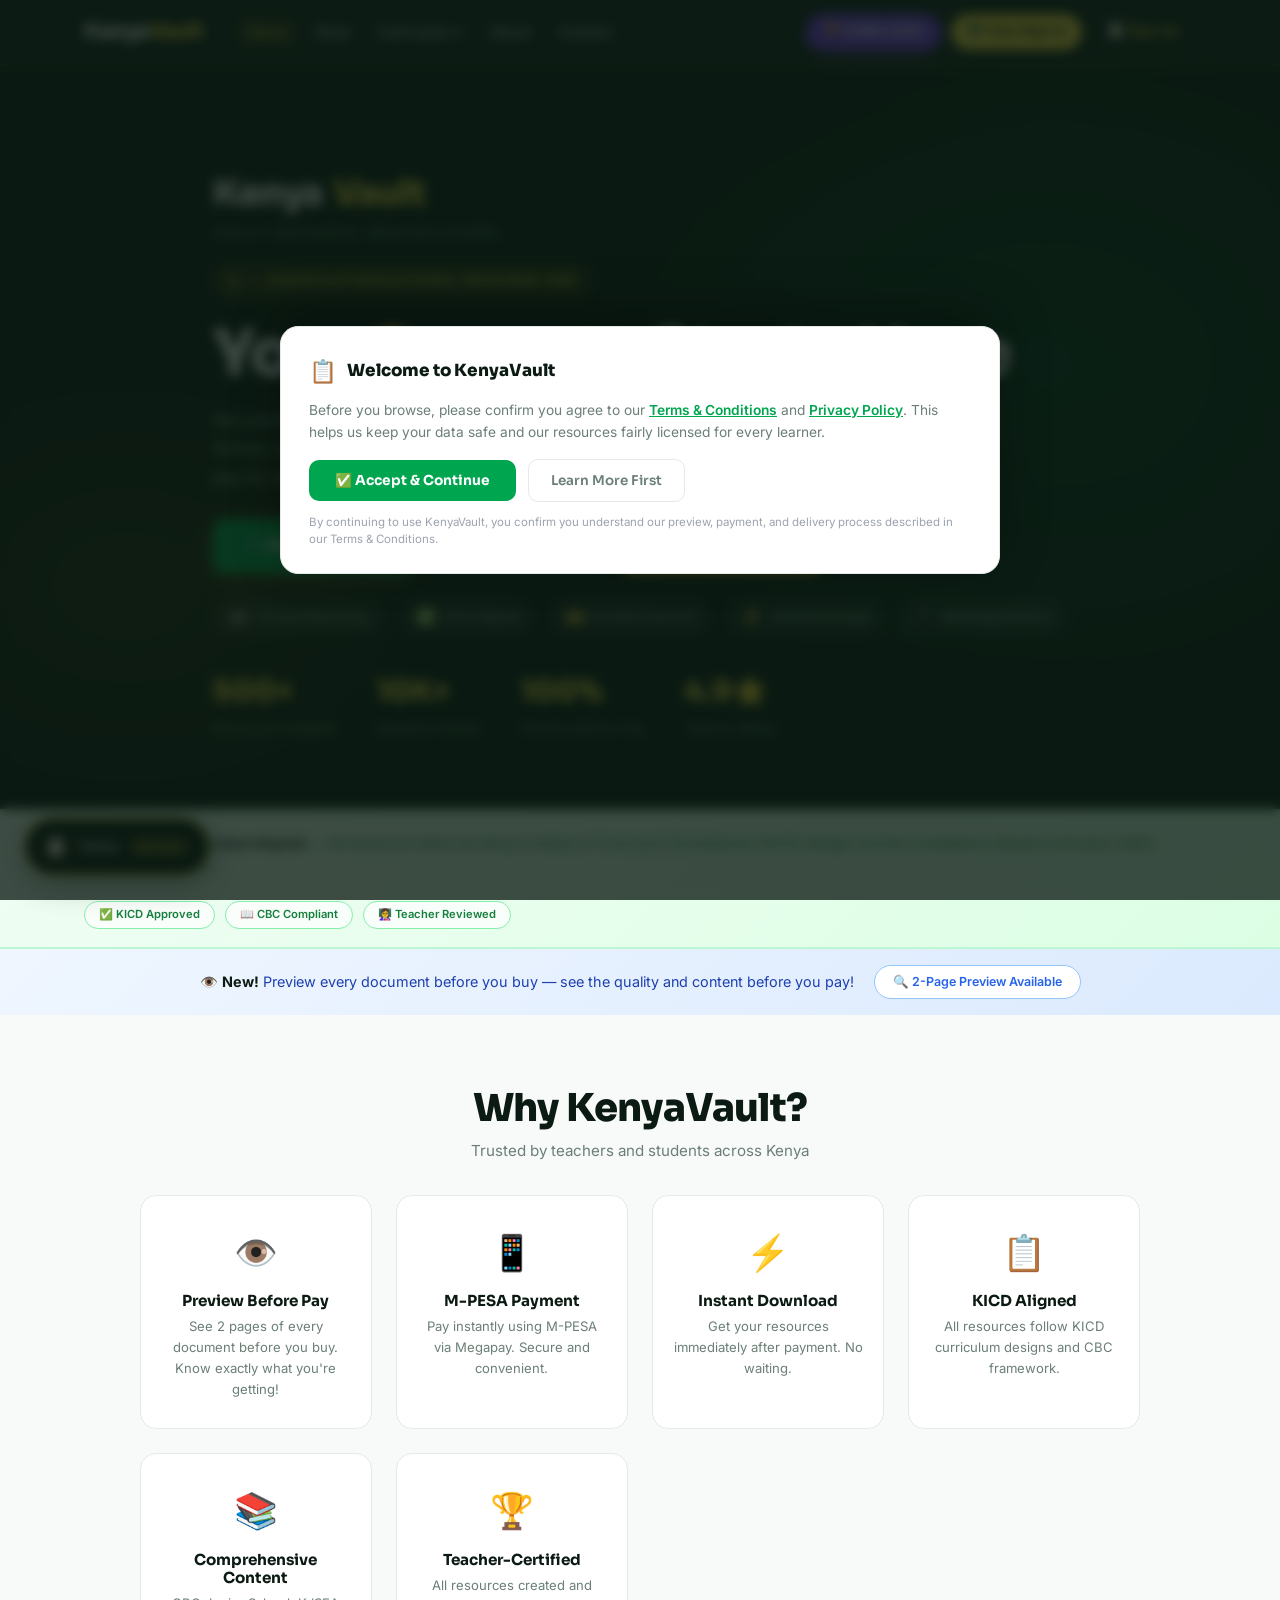
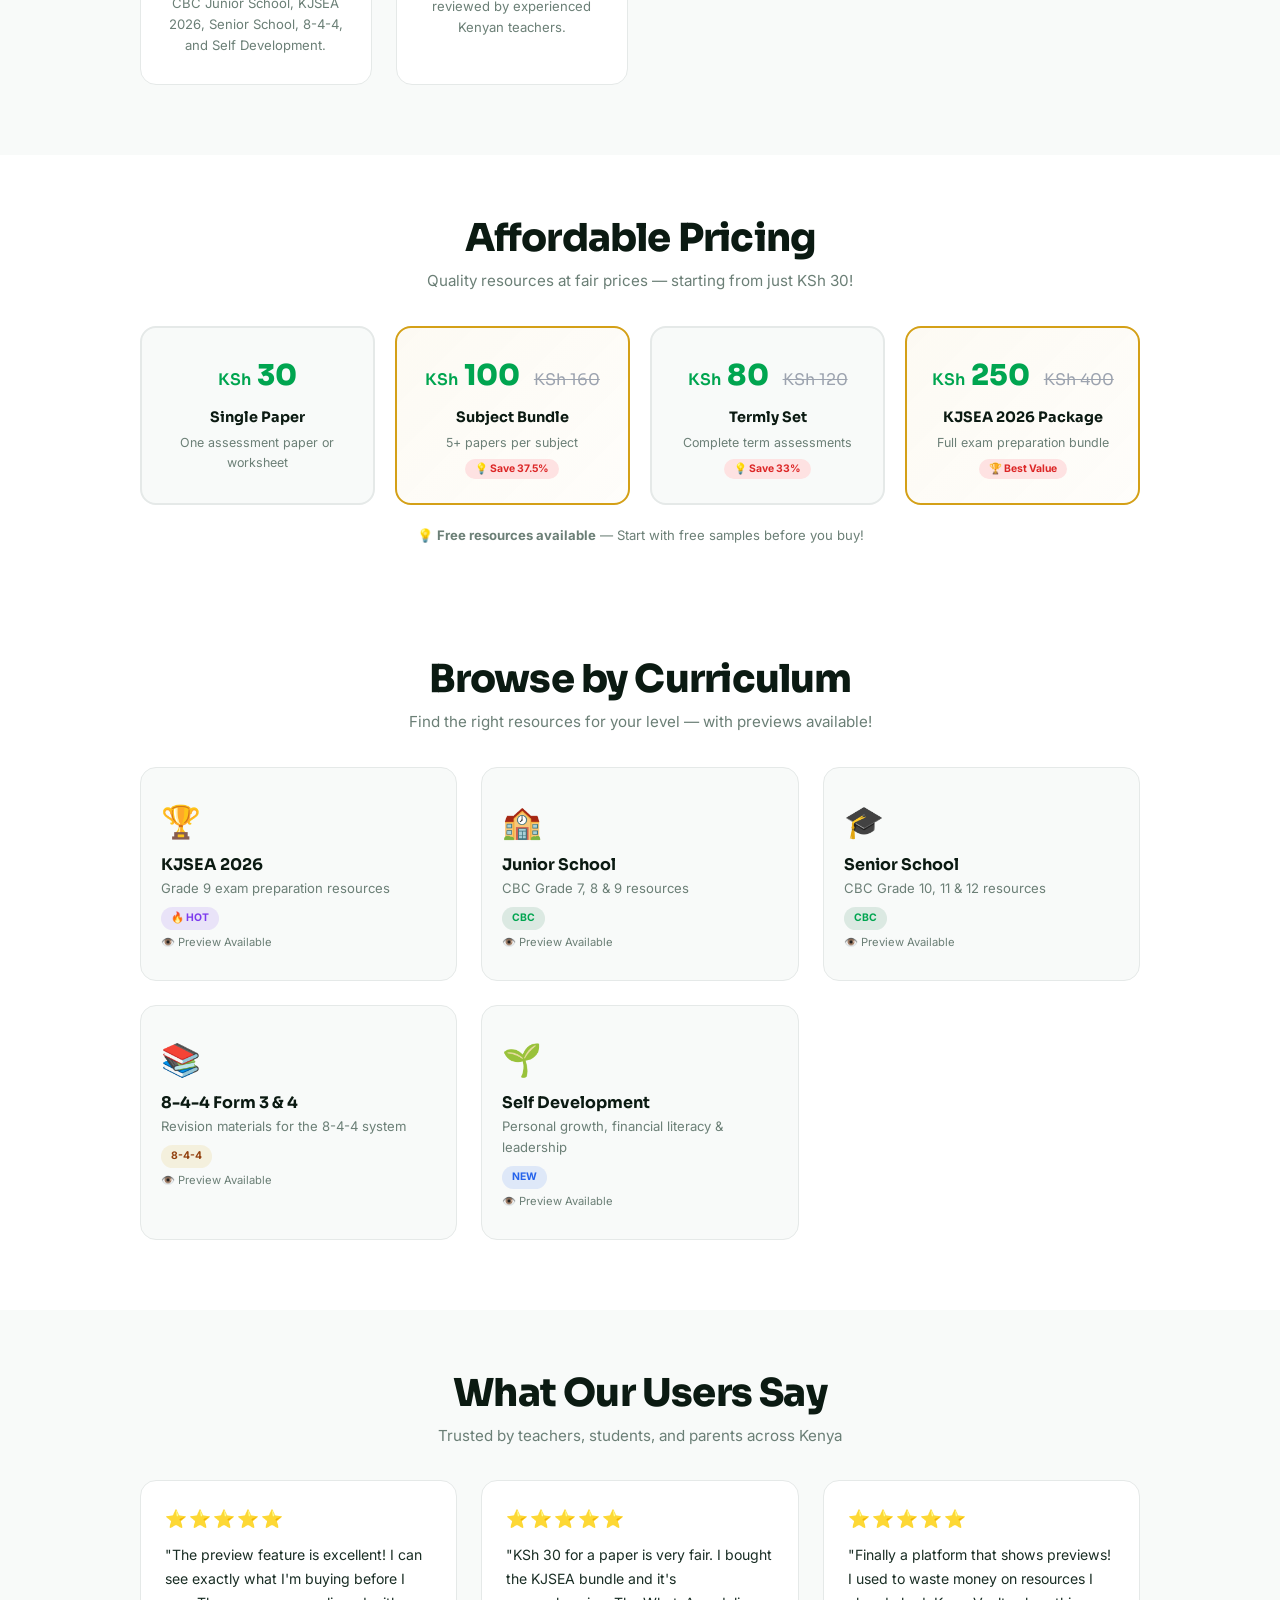
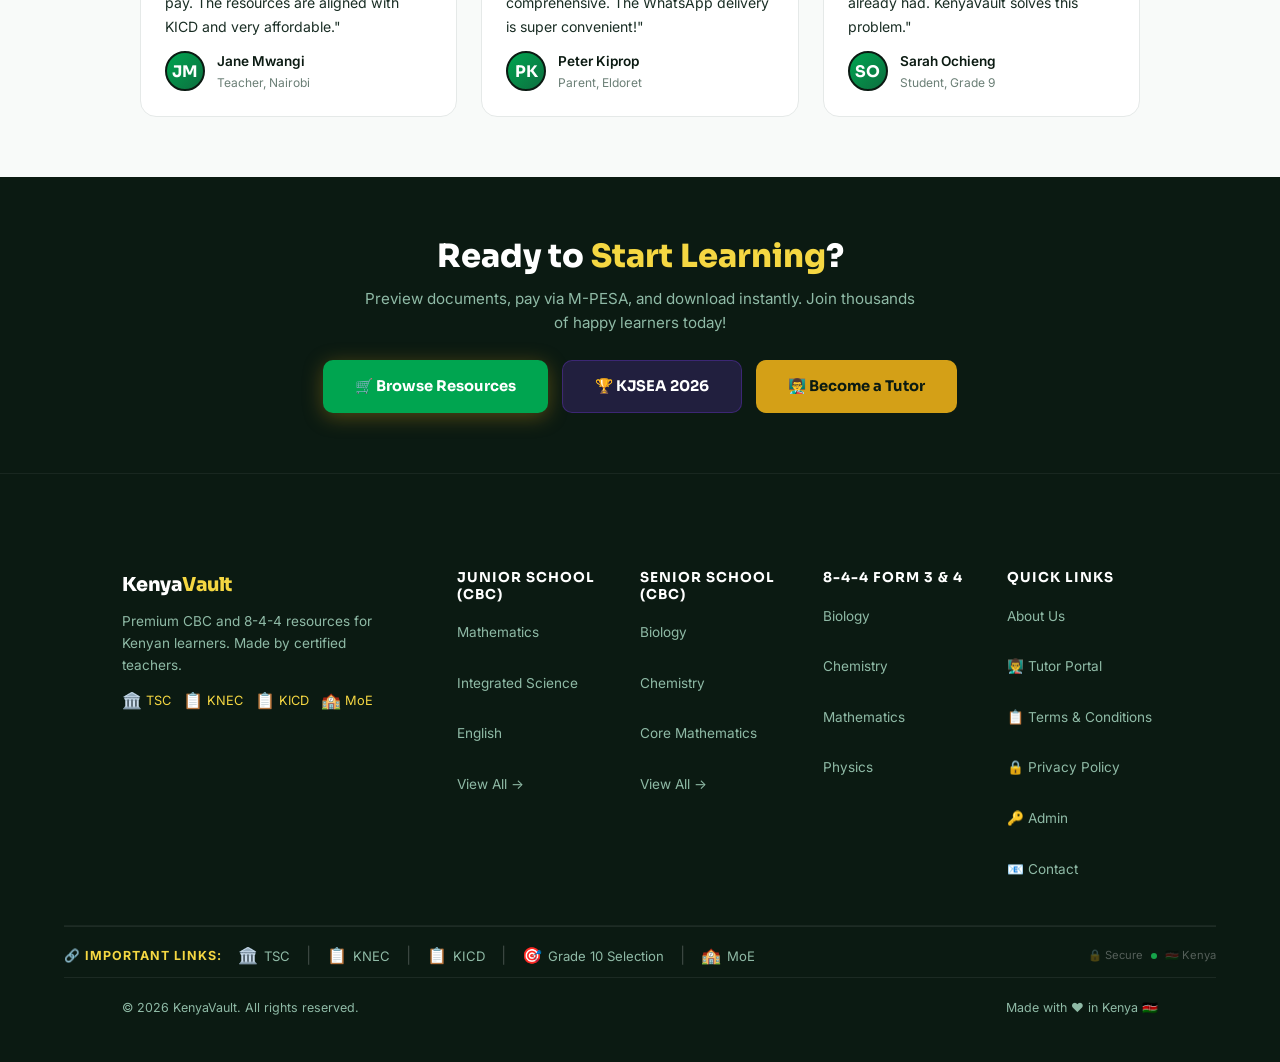
==== commit d46a7835: "Implement showToast function for notifications Added a showToast function for displaying toast notif" ====
--- a/index.html
+++ b/index.html
@@ -1,14 +1,15 @@
 <!DOCTYPE html>
 <html lang="en">
 <head>
-    <meta charset="UTF-8"/>
-    <meta name="viewport" content="width=device-width, initial-scale=1.0"/>
+    <meta charset="UTF-8" />
+    <meta name="viewport" content="width=device-width, initial-scale=1.0" />
     <title>KenyaVault — CBC, KJSEA 2026 & 8-4-4 Resources</title>
-    <meta name="description" content="Premium CBC Junior School, KJSEA 2026, Senior School and 8-4-4 revision resources. Preview before you buy! Download instantly via M-PESA."/>
-    <link rel="preconnect" href="https://fonts.googleapis.com"/>
-    <link href="https://fonts.googleapis.com/css2?family=Sora:wght@300;400;600;700;800&family=Inter:wght@400;500;600&display=swap" rel="stylesheet"/>
-    <link rel="stylesheet" href="styles.css"/>
+    <meta name="description" content="Premium CBC Junior School, KJSEA 2025, Senior School and Form 3-4 revision resources. Preview before you buy! Download instantly via M-PESA." />
+    <link rel="preconnect" href="https://fonts.googleapis.com" />
+    <link href="https://fonts.googleapis.com/css2?family=Sora:wght@300;400;600;700;800&family=Inter:wght@400;500;600&display=swap" rel="stylesheet" />
+    <link rel="stylesheet" href="styles.css" />
     <style>
+        /* ── ROOT VARIABLES ── */
         :root {
             --dark: #0B1A12;
             --green: #00A550;
@@ -26,6 +27,8 @@
             --radius: 16px;
             --transition: all 0.2s ease;
         }
+
+        /* ── RESET ── */
         * { margin: 0; padding: 0; box-sizing: border-box; }
         body {
             font-family: 'Inter', sans-serif;
@@ -36,121 +39,15 @@
         a { text-decoration: none; color: inherit; }
         button { cursor: pointer; border: none; background: none; font-family: inherit; }
 
-        .container {
-            max-width: 1240px;
-            margin: 0 auto;
-            padding: 0 5%;
-        }
-
-        /* ════════ NAVBAR ════════ */
-        .navbar {
-            background: var(--dark);
-            padding: 12px 5%;
-            position: sticky;
-            top: 0;
-            z-index: 999;
-            border-bottom: 1px solid rgba(255,255,255,0.06);
-        }
-        .nav-container {
-            max-width: 1240px;
-            margin: 0 auto;
-            display: flex;
-            align-items: center;
-            justify-content: space-between;
-        }
-        .nav-logo {
-            font-family: 'Sora', sans-serif;
-            font-weight: 800;
-            font-size: 1.35rem;
-            color: var(--white);
-            letter-spacing: -0.5px;
-        }
-        .nav-logo span { color: var(--gold-light); }
-        .nav-links {
-            display: flex;
-            list-style: none;
-            gap: 28px;
-            align-items: center;
-        }
-        .nav-links a {
-            color: #C5D9D0;
-            font-weight: 500;
-            font-size: 0.92rem;
-            transition: var(--transition);
-            position: relative;
-        }
-        .nav-links a:hover, .nav-links a.active { color: var(--white); }
-        .nav-links a.active::after {
-            content: '';
-            position: absolute;
-            bottom: -4px;
-            left: 0;
-            width: 100%;
-            height: 2px;
-            background: var(--gold-light);
-            border-radius: 4px;
-        }
-        .nav-dropdown { position: relative; cursor: pointer; }
-        .dropdown-menu {
-            position: absolute;
-            top: 32px;
-            left: 0;
-            background: var(--dark);
-            border: 1px solid rgba(255,255,255,0.08);
-            border-radius: 14px;
-            padding: 18px 20px;
-            display: none;
-            min-width: 240px;
-            box-shadow: 0 16px 48px rgba(0,0,0,0.4);
-            backdrop-filter: blur(8px);
-            z-index: 100;
-        }
-        .nav-dropdown:hover .dropdown-menu { display: flex; gap: 18px; flex-wrap: wrap; }
-        .dropdown-col { min-width: 130px; }
-        .dropdown-heading {
-            color: var(--gold-light);
-            font-weight: 700;
-            font-size: 0.7rem;
-            letter-spacing: 1px;
-            text-transform: uppercase;
-            margin-bottom: 8px;
-        }
-        .dropdown-col a {
-            display: block;
-            padding: 4px 0;
-            font-size: 0.82rem;
-            color: #C5D9D0;
-        }
-        .dropdown-col a:hover { color: var(--white); }
-        .nav-actions { display: flex; align-items: center; gap: 12px; }
-        .btn-nav-cta {
-            background: var(--green);
-            color: var(--white);
-            padding: 8px 18px;
-            border-radius: 99px;
-            font-weight: 700;
-            font-size: 0.8rem;
-            transition: var(--transition);
-        }
-        .btn-nav-cta:hover { background: var(--green-light); transform: translateY(-1px); }
-        .btn-nav-tutor {
-            background: var(--gold);
-            color: var(--dark);
-            padding: 8px 18px;
-            border-radius: 99px;
-            font-weight: 700;
-            font-size: 0.8rem;
-            transition: var(--transition);
-        }
-        .btn-nav-tutor:hover { background: var(--gold-light); transform: translateY(-1px); }
-        .hamburger { display: none; flex-direction: column; gap: 4px; background: none; }
-        .hamburger span { width: 24px; height: 2px; background: var(--white); border-radius: 2px; transition: var(--transition); }
-
-        /* ════════ HERO ════════ */
+        /* ── HERO ── */
         .hero {
             background: var(--dark);
-            background-image: radial-gradient(ellipse 60% 70% at 80% 40%, rgba(13,110,63,0.3), transparent 65%), radial-gradient(ellipse 40% 50% at 10% 70%, rgba(212,160,23,0.08), transparent 60%);
-            padding: 80px 0 60px;
+            background-image: radial-gradient(ellipse 60% 70% at 80% 40%, rgba(13,110,63,0.3), transparent 65%),
+                              radial-gradient(ellipse 40% 50% at 10% 70%, rgba(212,160,23,0.1), transparent 60%);
+            padding: 100px 0 70px;
+            min-height: 80vh;
+            display: flex;
+            align-items: center;
             position: relative;
             overflow: hidden;
         }
@@ -159,294 +56,772 @@
             position: absolute;
             top: -50%;
             right: -20%;
-            width: 600px;
-            height: 600px;
-            background: radial-gradient(circle, rgba(212,160,23,0.04), transparent 70%);
+            width: 60%;
+            height: 200%;
+            background: radial-gradient(ellipse, rgba(13,110,63,0.05), transparent 70%);
+            pointer-events: none;
+        }
+        .hero .container {
+            max-width: 1240px;
+            margin: 0 auto;
+            padding: 0 5%;
+            position: relative;
+            z-index: 1;
+        }
+        .hero-logo {
+            margin-bottom: 20px;
+            animation: kvFadeUp 0.7s ease both;
+            animation-delay: 0s;
+        }
+        .hero-logo-text {
+            font-family: 'Sora', sans-serif;
+            font-weight: 800;
+            font-size: clamp(1.6rem, 3vw, 2.2rem);
+            letter-spacing: -0.5px;
+            color: var(--white);
+            display: inline-flex;
+            align-items: center;
+            gap: 10px;
+        }
+        .hero-logo-text .accent { color: var(--gold-light); }
+        .hero-logo-tagline {
+            display: block;
+            font-size: 0.7rem;
+            letter-spacing: 1.5px;
+            text-transform: uppercase;
+            color: #6B9980;
+            font-weight: 600;
+            margin-top: 4px;
+        }
+        .hero-eyebrow {
+            display: inline-flex;
+            align-items: center;
+            gap: 10px;
+            background: rgba(212,160,23,0.12);
+            border: 1px solid rgba(212,160,23,0.3);
+            color: var(--gold-light);
+            font-size: 0.78rem;
+            font-weight: 700;
+            letter-spacing: 1.2px;
+            text-transform: uppercase;
+            padding: 7px 16px;
+            border-radius: 99px;
+            margin-bottom: 20px;
+            animation: kvFadeUp 0.7s ease both;
+            animation-delay: 0.05s;
+        }
+        .hero-eyebrow .pulse-dot {
+            width: 7px;
+            height: 7px;
             border-radius: 50%;
-            pointer-events: none;
-        }
-        .hero .container { position: relative; z-index: 1; }
-        .hero-grid {
-            display: grid;
-            grid-template-columns: 1fr 1fr;
-            gap: 50px;
-            align-items: center;
-        }
-        .hero-content h1 {
-            font-family: 'Sora', sans-serif;
+            background: var(--gold-light);
+            animation: pulse 2s infinite;
+        }
+        @keyframes pulse { 0%,100%{opacity:1} 50%{opacity:0.4} }
+
+        .hero h1 {
+            font-size: clamp(2.4rem, 5vw, 4rem);
             font-weight: 800;
-            font-size: clamp(2.2rem, 4.5vw, 3.5rem);
             color: var(--white);
-            line-height: 1.15;
+            margin-bottom: 16px;
             letter-spacing: -1px;
-            margin-bottom: 16px;
-        }
-        .hero-content h1 em { font-style: normal; color: var(--gold-light); }
-        .hero-content p {
+            line-height: 1.1;
+            animation: kvFadeUp 0.7s ease both;
+            animation-delay: 0.12s;
+        }
+        .hero h1 em { font-style: normal; color: var(--gold-light); }
+        .hero p {
+            font-size: 1.05rem;
             color: #8FBAA6;
-            font-size: 1.05rem;
-            max-width: 520px;
-            margin-bottom: 24px;
+            max-width: 560px;
             line-height: 1.7;
-        }
-        .hero-buttons { display: flex; gap: 14px; flex-wrap: wrap; }
+            margin-bottom: 28px;
+            animation: kvFadeUp 0.7s ease both;
+            animation-delay: 0.2s;
+        }
+        .hero-buttons {
+            display: flex;
+            gap: 14px;
+            flex-wrap: wrap;
+            animation: kvFadeUp 0.7s ease both;
+            animation-delay: 0.28s;
+        }
         .btn-primary {
             background: var(--green);
             color: var(--white);
             padding: 14px 32px;
-            border-radius: 12px;
+            border-radius: 10px;
             font-family: 'Sora', sans-serif;
             font-weight: 700;
-            font-size: 0.95rem;
+            font-size: 0.92rem;
             transition: var(--transition);
+            text-decoration: none;
             display: inline-flex;
             align-items: center;
             gap: 8px;
             border: none;
             cursor: pointer;
         }
-        .btn-primary:hover { background: var(--green-light); transform: translateY(-2px); box-shadow: 0 8px 24px rgba(0,165,80,0.3); }
+        .btn-primary:hover {
+            background: var(--green-light);
+            transform: translateY(-2px);
+            box-shadow: 0 8px 24px rgba(13,110,63,0.4);
+        }
         .btn-secondary {
             background: rgba(255,255,255,0.08);
             color: var(--white);
             padding: 14px 32px;
-            border-radius: 12px;
+            border-radius: 10px;
             font-family: 'Sora', sans-serif;
             font-weight: 700;
-            font-size: 0.95rem;
+            font-size: 0.92rem;
+            transition: var(--transition);
+            text-decoration: none;
+            display: inline-flex;
+            align-items: center;
+            gap: 8px;
             border: 1.5px solid rgba(255,255,255,0.15);
-            transition: var(--transition);
-            display: inline-flex;
-            align-items: center;
-            gap: 8px;
             cursor: pointer;
         }
-        .btn-secondary:hover { background: rgba(255,255,255,0.15); transform: translateY(-2px); }
-        .btn-gold {
+        .btn-secondary:hover {
+            background: rgba(255,255,255,0.15);
+            transform: translateY(-2px);
+        }
+        .btn-tutor {
             background: var(--gold);
             color: var(--dark);
             padding: 14px 32px;
-            border-radius: 12px;
+            border-radius: 10px;
             font-family: 'Sora', sans-serif;
             font-weight: 700;
-            font-size: 0.95rem;
+            font-size: 0.92rem;
             transition: var(--transition);
+            text-decoration: none;
             display: inline-flex;
             align-items: center;
             gap: 8px;
             border: none;
             cursor: pointer;
         }
-        .btn-gold:hover { background: var(--gold-light); transform: translateY(-2px); box-shadow: 0 8px 24px rgba(212,160,23,0.3); }
+        .btn-tutor:hover {
+            background: var(--gold-light);
+            transform: translateY(-2px);
+            box-shadow: 0 8px 24px rgba(212,160,23,0.4);
+        }
+
+        .trust-badges {
+            display: flex;
+            gap: 16px;
+            flex-wrap: wrap;
+            margin-top: 24px;
+            animation: kvFadeUp 0.7s ease both;
+            animation-delay: 0.36s;
+        }
+        .trust-badge {
+            display: flex;
+            align-items: center;
+            gap: 8px;
+            background: rgba(255,255,255,0.06);
+            padding: 6px 14px;
+            border-radius: 99px;
+            border: 1px solid rgba(255,255,255,0.08);
+            font-size: 0.75rem;
+            color: #8FBAA6;
+        }
+        .trust-badge .icon { font-size: 1rem; }
+        .trust-badge .label { font-weight: 500; }
 
         .hero-stats {
-            display: grid;
-            grid-template-columns: repeat(3, 1fr);
-            gap: 20px;
+            display: flex;
+            gap: 40px;
             margin-top: 32px;
-            padding-top: 28px;
-            border-top: 1px solid rgba(255,255,255,0.06);
-        }
-        .hero-stat .number {
+            flex-wrap: wrap;
+            animation: kvFadeUp 0.7s ease both;
+            animation-delay: 0.44s;
+        }
+        .hero-stats .stat { display: flex; flex-direction: column; }
+        .hero-stats .stat-number {
             font-family: 'Sora', sans-serif;
             font-weight: 800;
             font-size: 1.8rem;
             color: var(--gold-light);
         }
-        .hero-stat .label { color: #8FBAA6; font-size: 0.85rem; }
-
-        .hero-image {
-            display: flex;
-            justify-content: center;
-            align-items: center;
-        }
-        .hero-image-placeholder {
-            width: 100%;
-            max-width: 480px;
-            aspect-ratio: 4/3;
-            background: linear-gradient(135deg, rgba(13,110,63,0.3), rgba(13,110,63,0.05));
-            border-radius: 20px;
-            border: 1px solid rgba(255,255,255,0.06);
-            display: flex;
+        .hero-stats .stat-label {
+            font-size: 0.82rem;
+            color: #6B9980;
+        }
+
+        @keyframes kvFadeUp {
+            from { opacity: 0; transform: translateY(14px); }
+            to { opacity: 1; transform: translateY(0); }
+        }
+
+        /* ── NAVBAR ── */
+        .navbar {
+            position: sticky;
+            top: 0;
+            z-index: 500;
+            background: rgba(11, 26, 18, 0.97);
+            backdrop-filter: blur(10px);
+            border-bottom: 1px solid rgba(212, 160, 23, 0.15);
+            box-shadow: 0 1px 0 rgba(212, 160, 23, 0.35);
+        }
+        .nav-container {
+            max-width: 1240px;
+            margin: 0 auto;
+            padding: 0 5%;
+            height: 64px;
+            display: flex;
+            align-items: center;
+            justify-content: space-between;
+        }
+        .nav-logo {
+            font-family: 'Sora', sans-serif;
+            font-weight: 800;
+            font-size: 1.3rem;
+            letter-spacing: -0.5px;
+            color: var(--white);
+            display: inline-flex;
+            align-items: baseline;
+        }
+        .nav-logo span { color: var(--gold-light); }
+        .nav-links {
+            display: flex;
+            align-items: center;
+            gap: 4px;
+            list-style: none;
+        }
+        .nav-links li a {
+            color: #C8DDD0;
+            font-size: 0.88rem;
+            font-weight: 500;
+            text-decoration: none;
+            padding: 8px 12px;
+            border-radius: 8px;
+            transition: var(--transition);
+            display: inline-block;
+        }
+        .nav-links li a:hover,
+        .nav-links li a.active {
+            color: var(--gold-light);
+            background: rgba(212, 160, 23, 0.08);
+        }
+        .nav-dropdown { position: relative; }
+        .nav-dropdown .dropdown-menu {
+            position: absolute;
+            top: calc(100% + 10px);
+            left: 0;
+            background: var(--dark);
+            border: 1px solid rgba(212, 160, 23, 0.2);
+            border-radius: 12px;
+            padding: 16px;
+            display: flex;
+            gap: 24px;
+            min-width: 360px;
+            opacity: 0;
+            visibility: hidden;
+            transform: translateY(-8px);
+            transition: all 0.2s ease;
+            box-shadow: 0 20px 50px rgba(0,0,0,0.4);
+        }
+        .nav-dropdown:hover .dropdown-menu {
+            opacity: 1;
+            visibility: visible;
+            transform: translateY(0);
+        }
+        .dropdown-col { min-width: 150px; }
+        .dropdown-heading {
+            font-size: 0.7rem;
+            font-weight: 700;
+            letter-spacing: 1px;
+            text-transform: uppercase;
+            color: var(--gold-light);
+            margin-bottom: 8px;
+            padding-bottom: 6px;
+            border-bottom: 1px solid rgba(212,160,23,0.15);
+        }
+        .dropdown-col a {
+            display: block;
+            padding: 6px 4px;
+            font-size: 0.83rem;
+            color: #C8DDD0;
+            text-decoration: none;
+            border-radius: 6px;
+            transition: var(--transition);
+        }
+        .dropdown-col a:hover {
+            color: var(--gold-light);
+            background: rgba(212,160,23,0.06);
+        }
+        .nav-actions {
+            display: flex;
+            align-items: center;
+            gap: 10px;
+        }
+        .btn-nav-cta {
+            color: var(--white);
+            font-family: 'Sora', sans-serif;
+            font-weight: 700;
+            font-size: 0.78rem;
+            padding: 8px 18px;
+            border-radius: 99px;
+            text-decoration: none;
+            transition: var(--transition);
+            box-shadow: 0 4px 14px rgba(124,58,237,0.35);
+            background: #7C3AED;
+            border: none;
+            cursor: pointer;
+        }
+        .btn-nav-cta:hover {
+            transform: translateY(-1px);
+            filter: brightness(1.08);
+        }
+        .btn-nav-tutor {
+            color: var(--dark);
+            background: var(--gold-light);
+            font-family: 'Sora', sans-serif;
+            font-weight: 700;
+            font-size: 0.78rem;
+            padding: 8px 16px;
+            border-radius: 99px;
+            text-decoration: none;
+            transition: var(--transition);
+            border: none;
+            cursor: pointer;
+            display: inline-flex;
+            align-items: center;
+            gap: 6px;
+        }
+        .btn-nav-tutor:hover {
+            background: var(--gold);
+            transform: translateY(-1px);
+            box-shadow: 0 4px 14px rgba(212,160,23,0.35);
+        }
+        .btn-nav-tutor-outline {
+            color: var(--gold-light);
+            background: transparent;
+            font-family: 'Sora', sans-serif;
+            font-weight: 600;
+            font-size: 0.78rem;
+            padding: 8px 16px;
+            border-radius: 99px;
+            text-decoration: none;
+            transition: var(--transition);
+            border: 1.5px solid rgba(212,160,23,0.3);
+            cursor: pointer;
+            display: inline-flex;
+            align-items: center;
+            gap: 6px;
+        }
+        .btn-nav-tutor-outline:hover {
+            background: rgba(212,160,23,0.1);
+            border-color: var(--gold-light);
+            transform: translateY(-1px);
+        }
+
+        .hamburger {
+            display: none;
             flex-direction: column;
-            align-items: center;
-            justify-content: center;
-            padding: 40px;
+            gap: 4px;
+            background: none;
+            border: none;
+            cursor: pointer;
+            padding: 6px;
+            z-index: 999;
+        }
+        .hamburger span {
+            display: block;
+            width: 24px;
+            height: 2px;
+            background: var(--white);
+            transition: all 0.3s ease;
+            border-radius: 2px;
+        }
+        .hamburger.active span:nth-child(1) { transform: translateY(6px) rotate(45deg); }
+        .hamburger.active span:nth-child(2) { opacity: 0; transform: scaleX(0); }
+        .hamburger.active span:nth-child(3) { transform: translateY(-6px) rotate(-45deg); }
+
+        @media (max-width: 900px) {
+            .nav-links {
+                position: fixed;
+                top: 64px;
+                left: 0;
+                right: 0;
+                background: var(--dark);
+                flex-direction: column;
+                align-items: flex-start;
+                padding: 0 5%;
+                gap: 0;
+                max-height: 0;
+                overflow: hidden;
+                opacity: 0;
+                pointer-events: none;
+                border-bottom: 1px solid rgba(255,255,255,0.08);
+                box-shadow: 0 12px 24px rgba(0,0,0,0.25);
+                z-index: 998;
+                transition: max-height 0.3s ease, opacity 0.3s ease, padding 0.3s ease;
+            }
+            .nav-links.active {
+                max-height: 80vh;
+                opacity: 1;
+                pointer-events: auto;
+                padding: 16px 5% 24px;
+                overflow-y: auto;
+            }
+            .nav-links li { width: 100%; border-bottom: 1px solid rgba(255,255,255,0.05); }
+            .nav-links li:last-child { border-bottom: none; }
+            .nav-links a { display: block; padding: 12px 4px; width: 100%; font-size: 0.95rem; }
+            .nav-dropdown .dropdown-menu {
+                position: static;
+                box-shadow: none;
+                margin-top: 0;
+                padding: 0 0 0 16px;
+                display: none;
+                background: rgba(255,255,255,0.03);
+                border-radius: 0;
+                border: none;
+                width: 100%;
+                opacity: 1;
+                visibility: visible;
+                transform: none;
+            }
+            .nav-dropdown.dropdown-open .dropdown-menu { display: block; }
+            .nav-dropdown .dropdown-menu .dropdown-col { padding: 8px 0; min-width: auto; }
+            .nav-dropdown .dropdown-menu .dropdown-heading { font-size: 0.75rem; padding: 4px 0; }
+            .nav-dropdown .dropdown-menu a { padding: 8px 0; font-size: 0.85rem; }
+            .hamburger { display: flex !important; }
+            .nav-actions .btn-nav-tutor,
+            .nav-actions .btn-nav-tutor-outline { display: none; }
+            .hero { padding: 80px 0 50px; min-height: auto; }
+            .hero-stats { gap: 24px; }
+            .hero-stats .stat-number { font-size: 1.4rem; }
+            .trust-badges { justify-content: center; }
+        }
+
+        /* ── SECTION TITLES ── */
+        .section-title {
             text-align: center;
-            backdrop-filter: blur(8px);
-        }
-        .hero-image-placeholder .big-icon { font-size: 4rem; margin-bottom: 16px; }
-        .hero-image-placeholder h3 { color: var(--white); font-family: 'Sora', sans-serif; font-weight: 700; font-size: 1.2rem; margin-bottom: 6px; }
-        .hero-image-placeholder p { color: #8FBAA6; font-size: 0.9rem; }
-
-        /* ════════ TUTOR INVITE SECTION ════════ */
-        .tutor-invite {
-            padding: 60px 0;
-            background: linear-gradient(135deg, #0B1A12, #1A3A2A);
-            position: relative;
-            overflow: hidden;
-        }
-        .tutor-invite::before {
-            content: '💰';
-            position: absolute;
-            font-size: 20rem;
-            opacity: 0.04;
-            right: -5%;
-            top: -20%;
-            pointer-events: none;
-        }
-        .tutor-invite .container { position: relative; z-index: 1; }
-        .tutor-invite-grid {
-            display: grid;
-            grid-template-columns: 1fr 1fr;
-            gap: 50px;
-            align-items: center;
-        }
-        .tutor-invite-content h2 {
             font-family: 'Sora', sans-serif;
             font-weight: 800;
-            font-size: clamp(1.8rem, 3vw, 2.5rem);
-            color: var(--white);
-            line-height: 1.2;
-            margin-bottom: 16px;
-        }
-        .tutor-invite-content h2 span { color: var(--gold-light); }
-        .tutor-invite-content p {
-            color: #8FBAA6;
-            font-size: 1rem;
-            margin-bottom: 16px;
-            line-height: 1.7;
-        }
-        .tutor-invite-content .highlight-box {
-            background: rgba(212,160,23,0.1);
-            border: 1px solid rgba(212,160,23,0.2);
-            border-radius: 12px;
-            padding: 20px 24px;
-            margin: 20px 0;
-        }
-        .tutor-invite-content .highlight-box .big {
-            font-family: 'Sora', sans-serif;
-            font-weight: 800;
-            font-size: 2.2rem;
-            color: var(--gold-light);
-        }
-        .tutor-invite-content .highlight-box p { margin-bottom: 0; color: #C5D9D0; }
-
-        .tutor-benefits {
-            display: grid;
-            grid-template-columns: 1fr 1fr;
-            gap: 12px;
-            margin: 16px 0 24px;
-        }
-        .tutor-benefit {
-            display: flex;
-            align-items: center;
-            gap: 10px;
-            color: #C5D9D0;
-            font-size: 0.9rem;
-        }
-        .tutor-benefit .icon { font-size: 1.2rem; }
-
-        .tutor-invite-steps {
-            background: rgba(255,255,255,0.05);
-            border-radius: 16px;
-            padding: 24px 28px;
-            border: 1px solid rgba(255,255,255,0.06);
-        }
-        .tutor-invite-steps h4 {
-            color: var(--gold-light);
-            font-family: 'Sora', sans-serif;
-            font-weight: 700;
-            font-size: 1rem;
-            margin-bottom: 12px;
-        }
-        .step-row {
-            display: flex;
-            align-items: center;
-            gap: 14px;
-            padding: 8px 0;
-            color: #C5D9D0;
-            font-size: 0.9rem;
-            border-bottom: 1px solid rgba(255,255,255,0.04);
-        }
-        .step-row:last-child { border-bottom: none; }
-        .step-num {
-            width: 28px;
-            height: 28px;
-            border-radius: 50%;
-            background: var(--gold);
+            font-size: clamp(1.6rem, 3vw, 2.4rem);
             color: var(--dark);
-            display: flex;
-            align-items: center;
-            justify-content: center;
-            font-weight: 800;
-            font-size: 0.8rem;
-            flex-shrink: 0;
-        }
-
-        .tutor-invite-image {
-            display: flex;
-            justify-content: center;
-            align-items: center;
-        }
-        .tutor-invite-card {
-            background: rgba(255,255,255,0.04);
-            border-radius: 20px;
-            border: 1px solid rgba(255,255,255,0.06);
-            padding: 40px 32px;
-            text-align: center;
-            max-width: 420px;
-            width: 100%;
-            backdrop-filter: blur(8px);
-        }
-        .tutor-invite-card .icon-big { font-size: 4rem; margin-bottom: 12px; display: block; }
-        .tutor-invite-card h3 { color: var(--white); font-family: 'Sora', sans-serif; font-weight: 700; font-size: 1.3rem; margin-bottom: 8px; }
-        .tutor-invite-card p { color: #8FBAA6; font-size: 0.9rem; margin-bottom: 20px; }
-        .tutor-invite-card .btn-gold { width: 100%; justify-content: center; }
-
-        /* ════════ FEATURES ════════ */
-        .features {
-            padding: 60px 0;
-            background: var(--white);
-        }
-        .features h2 {
-            text-align: center;
-            font-family: 'Sora', sans-serif;
-            font-weight: 800;
-            font-size: clamp(1.8rem, 3vw, 2.5rem);
-            color: var(--dark);
-            margin-bottom: 12px;
-        }
-        .features-sub {
+            margin-bottom: 8px;
+        }
+        .section-subtitle {
             text-align: center;
             color: var(--muted);
+            font-size: 0.95rem;
+            margin-bottom: 32px;
+        }
+
+        /* ── FEATURES ── */
+        .features {
+            padding: 70px 0;
+            background: var(--surface);
+        }
+        .features-grid {
+            display: grid;
+            grid-template-columns: repeat(auto-fit, minmax(220px, 1fr));
+            gap: 24px;
+            max-width: 1240px;
+            margin: 0 auto;
+            padding: 0 5%;
+        }
+        .feature-card {
+            background: var(--white);
+            padding: 28px 20px;
+            border-radius: var(--radius);
+            border: 1.5px solid var(--border);
+            text-align: center;
+            transition: var(--transition);
+        }
+        .feature-card:hover {
+            transform: translateY(-4px);
+            box-shadow: var(--shadow-md);
+            border-color: var(--green);
+        }
+        .feature-card .icon { font-size: 2.2rem; margin-bottom: 12px; display: block; }
+        .feature-card h4 {
+            font-family: 'Sora', sans-serif;
+            font-weight: 700;
+            font-size: 0.95rem;
+            color: var(--dark);
+            margin-bottom: 6px;
+        }
+        .feature-card p {
+            font-size: 0.82rem;
+            color: var(--muted);
+            line-height: 1.6;
+        }
+
+        /* ── PRICING ── */
+        .pricing-showcase {
+            padding: 60px 0 40px;
+            background: var(--white);
+        }
+        .pricing-grid {
+            display: grid;
+            grid-template-columns: repeat(auto-fit, minmax(200px, 1fr));
+            gap: 20px;
+            max-width: 1240px;
+            margin: 0 auto;
+            padding: 0 5%;
+        }
+        .pricing-card {
+            background: var(--surface);
+            border-radius: var(--radius);
+            padding: 24px 20px;
+            text-align: center;
+            border: 2px solid var(--border);
+            transition: var(--transition);
+        }
+        .pricing-card:hover {
+            border-color: var(--green);
+            transform: translateY(-3px);
+            box-shadow: 0 12px 28px rgba(13,110,63,0.12);
+        }
+        .pricing-card.featured {
+            border-color: var(--gold);
+            background: linear-gradient(135deg, rgba(212,160,23,0.05), rgba(212,160,23,0.02));
+        }
+        .pricing-card .price {
+            font-family: 'Sora', sans-serif;
+            font-weight: 800;
+            font-size: 1.8rem;
+            color: var(--green);
+        }
+        .pricing-card .price .currency { font-size: 1rem; font-weight: 600; }
+        .pricing-card .price .original {
+            text-decoration: line-through;
+            color: #9CA3AF;
             font-size: 1rem;
-            max-width: 560px;
-            margin: 0 auto 40px;
-        }
-        .features-grid {
+            font-weight: 400;
+            margin-left: 8px;
+        }
+        .pricing-card .name {
+            font-family: 'Sora', sans-serif;
+            font-weight: 700;
+            font-size: 0.9rem;
+            color: var(--dark);
+            margin: 8px 0 4px;
+        }
+        .pricing-card .desc { font-size: 0.78rem; color: var(--muted); }
+        .pricing-card .badge-savings {
+            display: inline-block;
+            background: #FEE2E2;
+            color: #DC2626;
+            font-size: 0.65rem;
+            font-weight: 700;
+            padding: 2px 10px;
+            border-radius: 99px;
+            margin-top: 6px;
+        }
+
+        /* ── KICD BANNER ── */
+        .kicd-banner {
+            background: linear-gradient(135deg, #F0FDF4, #DCFFE4);
+            padding: 18px 0;
+            border-top: 2px solid #BBF7D0;
+            border-bottom: 2px solid #BBF7D0;
+        }
+        .kicd-banner-inner {
+            max-width: 1240px;
+            margin: 0 auto;
+            padding: 0 5%;
+            display: flex;
+            align-items: center;
+            justify-content: space-between;
+            gap: 20px;
+            flex-wrap: wrap;
+        }
+        .kicd-banner-inner .left {
+            display: flex;
+            align-items: center;
+            gap: 16px;
+        }
+        .kicd-banner-inner .left .icon { font-size: 2rem; }
+        .kicd-banner-inner .left .text {
+            font-size: 0.85rem;
+            color: #15803D;
+        }
+        .kicd-banner-inner .left .text strong { color: #0B1A12; }
+        .kicd-banner-inner .badge-group {
+            display: flex;
+            gap: 10px;
+            flex-wrap: wrap;
+        }
+        .kicd-banner-inner .badge-group .badge {
+            background: rgba(255,255,255,0.7);
+            padding: 4px 14px;
+            border-radius: 99px;
+            font-size: 0.7rem;
+            font-weight: 600;
+            color: #15803D;
+            border: 1px solid #86EFAC;
+        }
+
+        /* ── PREVIEW BANNER ── */
+        .preview-banner {
+            background: linear-gradient(135deg, #EFF6FF, #DBEAFE);
+            padding: 16px 0;
+        }
+        .preview-banner-inner {
+            max-width: 1240px;
+            margin: 0 auto;
+            padding: 0 5%;
+            display: flex;
+            align-items: center;
+            justify-content: center;
+            gap: 20px;
+            flex-wrap: wrap;
+            text-align: center;
+        }
+        .preview-banner-inner .text {
+            font-size: 0.9rem;
+            color: #1E40AF;
+        }
+        .preview-banner-inner .text strong { color: #0B1A12; }
+        .preview-banner-inner .preview-demo {
+            background: white;
+            padding: 6px 18px;
+            border-radius: 99px;
+            font-size: 0.78rem;
+            font-weight: 600;
+            color: #2563EB;
+            border: 1px solid #93C5FD;
+            display: inline-flex;
+            align-items: center;
+            gap: 6px;
+        }
+
+        /* ── CATEGORIES ── */
+        .categories {
+            padding: 70px 0;
+            background: var(--white);
+        }
+        .categories-grid {
             display: grid;
             grid-template-columns: repeat(auto-fit, minmax(240px, 1fr));
             gap: 24px;
-        }
-        .feature-card {
+            max-width: 1240px;
+            margin: 0 auto;
+            padding: 0 5%;
+        }
+        .category-card {
             background: var(--surface);
+            border-radius: var(--radius);
+            padding: 28px 20px;
             border: 1.5px solid var(--border);
-            border-radius: var(--radius);
-            padding: 28px 24px;
-            text-align: center;
+            text-decoration: none;
             transition: var(--transition);
-        }
-        .feature-card:hover {
-            border-color: var(--green);
+            display: block;
+            position: relative;
+            overflow: hidden;
+            cursor: pointer;
+        }
+        .category-card::after {
+            content: '';
+            position: absolute;
+            top: 0;
+            left: 0;
+            right: 0;
+            height: 4px;
+            background: linear-gradient(90deg, var(--green), var(--gold-light));
+            opacity: 0;
+            transition: var(--transition);
+        }
+        .category-card:hover::after { opacity: 1; }
+        .category-card:hover {
             transform: translateY(-4px);
             box-shadow: var(--shadow-md);
-        }
-        .feature-card .icon { font-size: 2.4rem; margin-bottom: 12px; display: block; }
-        .feature-card h4 { font-family: 'Sora', sans-serif; font-weight: 700; font-size: 1.05rem; color: var(--dark); margin-bottom: 6px; }
-        .feature-card p { color: var(--muted); font-size: 0.9rem; }
-
-        /* ════════ FOOTER ════════ */
+            border-color: var(--green);
+        }
+        .category-card .cat-icon { font-size: 2rem; margin-bottom: 8px; display: block; }
+        .category-card h4 {
+            font-family: 'Sora', sans-serif;
+            font-weight: 700;
+            font-size: 1rem;
+            color: var(--dark);
+        }
+        .category-card p { font-size: 0.82rem; color: var(--muted); margin-top: 4px; }
+        .category-card .badge {
+            font-size: 0.65rem;
+            font-weight: 700;
+            text-transform: uppercase;
+            padding: 3px 10px;
+            border-radius: 99px;
+            display: inline-block;
+            margin-top: 8px;
+        }
+        .badge-green { background: rgba(13,110,63,0.12); color: var(--green); }
+        .badge-purple { background: rgba(124,58,237,0.12); color: #7C3AED; }
+        .badge-gold { background: rgba(212,160,23,0.12); color: #92400E; }
+        .badge-blue { background: rgba(37,99,235,0.12); color: #2563EB; }
+
+        /* ── TESTIMONIALS ── */
+        .testimonials {
+            padding: 60px 0;
+            background: var(--surface);
+        }
+        .testimonials-grid {
+            display: grid;
+            grid-template-columns: repeat(auto-fit, minmax(280px, 1fr));
+            gap: 24px;
+            max-width: 1240px;
+            margin: 0 auto;
+            padding: 0 5%;
+        }
+        .testimonial-card {
+            background: var(--white);
+            border-radius: var(--radius);
+            padding: 24px;
+            border: 1.5px solid var(--border);
+            transition: var(--transition);
+        }
+        .testimonial-card:hover {
+            box-shadow: var(--shadow-md);
+            transform: translateY(-2px);
+        }
+        .testimonial-card .stars {
+            color: #FCD34D;
+            font-size: 1.1rem;
+            letter-spacing: 2px;
+        }
+        .testimonial-card .quote {
+            font-size: 0.88rem;
+            color: var(--text);
+            line-height: 1.7;
+            margin: 10px 0;
+        }
+        .testimonial-card .author {
+            display: flex;
+            align-items: center;
+            gap: 12px;
+            margin-top: 12px;
+        }
+        .testimonial-card .author .avatar {
+            width: 40px;
+            height: 40px;
+            border-radius: 50%;
+            background: linear-gradient(135deg, var(--green), var(--green-light));
+            display: flex;
+            align-items: center;
+            justify-content: center;
+            color: white;
+            font-weight: 700;
+            font-size: 1rem;
+        }
+        .testimonial-card .author .info .name {
+            font-weight: 600;
+            font-size: 0.85rem;
+            color: var(--dark);
+        }
+        .testimonial-card .author .info .role {
+            font-size: 0.75rem;
+            color: var(--muted);
+        }
+
+        /* ── FOOTER ── */
         .footer {
             background: var(--dark);
             color: #8FBAA6;
@@ -463,7 +838,7 @@
             border-bottom: 1px solid rgba(255,255,255,0.06);
         }
         .footer-brand .nav-logo { font-size: 1.2rem; display: inline-block; margin-bottom: 10px; }
-        .footer-brand p { font-size: 0.85rem; max-width: 280px; }
+        .footer-brand p { font-size: 0.85rem; max-width: 280px; line-height: 1.6; }
         .footer-col h4 {
             color: var(--white);
             font-family: 'Sora', sans-serif;
@@ -483,75 +858,378 @@
             justify-content: space-between;
             align-items: center;
             font-size: 0.78rem;
-        }
-
-        /* ════════ TOAST ════════ */
-        .toast-notification {
+            flex-wrap: wrap;
+            gap: 12px;
+        }
+
+        @media (max-width: 1024px) {
+            .footer-top { grid-template-columns: 1fr 1fr; }
+        }
+        @media (max-width: 600px) {
+            .footer-top { grid-template-columns: 1fr; }
+            .footer-bottom { flex-direction: column; text-align: center; }
+            .kicd-banner-inner { flex-direction: column; text-align: center; }
+            .preview-banner-inner { flex-direction: column; }
+            .hero-buttons { flex-direction: column; }
+            .hero-buttons .btn-primary,
+            .hero-buttons .btn-secondary,
+            .hero-buttons .btn-tutor { width: 100%; justify-content: center; }
+        }
+
+        /* ── SCROLL REVEAL ── */
+        .kv-reveal {
+            opacity: 0;
+            transform: translateY(20px);
+            transition: opacity 0.6s ease, transform 0.6s ease;
+        }
+        .kv-reveal.kv-visible {
+            opacity: 1;
+            transform: translateY(0);
+        }
+
+        /* ── TERMS CONSENT OVERLAY ── */
+        .kv-consent-overlay {
+            position: fixed;
+            inset: 0;
+            z-index: 99999;
+            background: rgba(11, 26, 18, 0.78);
+            backdrop-filter: blur(6px);
+            display: flex;
+            align-items: flex-end;
+            justify-content: center;
+            padding: 0;
+            opacity: 1;
+            transition: opacity 0.4s ease;
+        }
+        .kv-consent-overlay.kv-hide {
+            opacity: 0;
+            pointer-events: none;
+        }
+        .kv-consent-overlay.kv-hidden {
+            display: none !important;
+        }
+        .kv-consent-banner {
+            width: 100%;
+            max-width: 720px;
+            background: var(--white);
+            border-radius: 20px 20px 0 0;
+            box-shadow: 0 -16px 50px rgba(0,0,0,0.3);
+            padding: 26px 28px 24px;
+            transform: translateY(0);
+            transition: transform 0.4s cubic-bezier(0.34, 1.56, 0.64, 1);
+            border-top: 3px solid var(--gold);
+        }
+        @media (min-width: 600px) {
+            .kv-consent-overlay { align-items: center; padding: 20px; }
+            .kv-consent-banner { border-radius: 18px; border-top: none; border: 1.5px solid var(--border); }
+        }
+        .kv-consent-overlay.kv-hide .kv-consent-banner { transform: translateY(40px); }
+        .kv-consent-top {
+            display: flex;
+            align-items: center;
+            gap: 10px;
+            margin-bottom: 10px;
+        }
+        .kv-consent-icon { font-size: 1.4rem; }
+        .kv-consent-title {
+            font-family: 'Sora', sans-serif;
+            font-weight: 800;
+            font-size: 1.05rem;
+            color: var(--dark);
+        }
+        .kv-consent-text {
+            font-size: 0.86rem;
+            color: var(--muted);
+            line-height: 1.6;
+            margin-bottom: 16px;
+        }
+        .kv-consent-text a {
+            color: var(--green);
+            font-weight: 600;
+            text-decoration: underline;
+        }
+        .kv-consent-actions {
+            display: flex;
+            gap: 12px;
+            flex-wrap: wrap;
+            align-items: center;
+        }
+        .kv-btn-accept {
+            background: var(--green);
+            color: var(--white);
+            border: none;
+            padding: 12px 26px;
+            border-radius: 10px;
+            font-family: 'Sora', sans-serif;
+            font-weight: 700;
+            font-size: 0.86rem;
+            cursor: pointer;
+            transition: var(--transition);
+        }
+        .kv-btn-accept:hover {
+            background: var(--green-light);
+            transform: translateY(-1px);
+        }
+        .kv-btn-decline {
+            background: transparent;
+            color: var(--muted);
+            border: 1.5px solid var(--border);
+            padding: 12px 22px;
+            border-radius: 10px;
+            font-family: 'Sora', sans-serif;
+            font-weight: 600;
+            font-size: 0.84rem;
+            cursor: pointer;
+            transition: var(--transition);
+        }
+        .kv-btn-decline:hover {
+            border-color: var(--muted);
+            color: var(--text);
+        }
+        .kv-consent-note {
+            font-size: 0.72rem;
+            color: #9CA3AF;
+            margin-top: 12px;
+            line-height: 1.5;
+        }
+
+        /* ── FLOATING TERMS BUTTON ── */
+        #termsFloatingButton {
             position: fixed;
             bottom: 24px;
-            right: 24px;
+            left: 24px;
+            z-index: 999;
+            cursor: pointer;
+            background: var(--dark);
+            color: var(--white);
+            padding: 12px 18px;
+            border-radius: 99px;
+            border: 2px solid var(--gold-light);
+            box-shadow: 0 8px 32px rgba(0,0,0,0.3);
+            display: flex;
+            align-items: center;
+            gap: 10px;
+            font-family: 'Inter', sans-serif;
+            font-size: 0.82rem;
+            font-weight: 600;
+            transition: all 0.3s ease;
+            backdrop-filter: blur(8px);
+        }
+        #termsFloatingButton:hover {
+            transform: scale(1.03);
+            border-color: var(--white);
+        }
+        #termsFloatingButton .terms-status {
+            display: inline-flex;
+            align-items: center;
+            gap: 4px;
+            background: rgba(212,160,23,0.2);
+            padding: 2px 8px;
+            border-radius: 99px;
+            font-size: 0.6rem;
+            color: var(--gold-light);
+        }
+        #termsFloatingButton.accepted {
+            border-color: #4ADE80;
+        }
+        #termsFloatingButton.accepted .terms-status {
+            background: rgba(74,222,128,0.2);
+            color: #4ADE80;
+        }
+        #termsFloatingButton.hidden {
+            display: none !important;
+        }
+
+        @media (max-width: 768px) {
+            #termsFloatingButton { padding: 10px 14px; font-size: 0.75rem; bottom: 16px; left: 16px; }
+            .kv-consent-actions { flex-direction: column; align-items: stretch; }
+            .kv-btn-accept, .kv-btn-decline { width: 100%; text-align: center; }
+        }
+
+        /* ── TERMS MODAL ── */
+        #termsFloatingModal {
+            display: none;
+            position: fixed;
+            inset: 0;
+            z-index: 10000;
+            background: rgba(0,0,0,0.8);
+            backdrop-filter: blur(8px);
+            align-items: center;
+            justify-content: center;
+            padding: 20px;
+        }
+        #termsFloatingModal.open {
+            display: flex;
+        }
+        .terms-modal-box {
+            background: var(--white);
+            border-radius: 20px;
+            padding: 40px;
+            max-width: 560px;
+            width: 100%;
+            max-height: 90vh;
+            overflow-y: auto;
+            position: relative;
+            box-shadow: 0 32px 80px rgba(0,0,0,0.5);
+        }
+        .terms-modal-box .close-btn {
+            position: absolute;
+            top: 16px;
+            right: 20px;
+            background: none;
+            border: none;
+            font-size: 1.5rem;
+            color: var(--muted);
+            cursor: pointer;
+            transition: all 0.2s;
+        }
+        .terms-modal-box .close-btn:hover { color: var(--dark); }
+        .terms-modal-box .modal-icon { font-size: 2.4rem; display: block; margin-bottom: 8px; text-align: center; }
+        .terms-modal-box h2 {
+            font-family: 'Sora', sans-serif;
+            font-weight: 800;
+            font-size: 1.4rem;
+            color: var(--dark);
+            text-align: center;
+            margin-bottom: 4px;
+        }
+        .terms-modal-box .subtitle {
+            color: var(--muted);
+            font-size: 0.85rem;
+            text-align: center;
+            margin-bottom: 20px;
+        }
+        .terms-modal-box .terms-content {
+            font-size: 0.88rem;
+            line-height: 1.8;
+            color: var(--text);
+            margin-bottom: 20px;
+        }
+        .terms-modal-box .terms-content ul {
+            padding-left: 20px;
+            margin-bottom: 16px;
+        }
+        .terms-modal-box .terms-content ul li { margin-bottom: 6px; }
+        .terms-modal-box .terms-content .highlight-box {
+            background: #F0FDF4;
+            padding: 12px 16px;
+            border-radius: 8px;
+            border-left: 3px solid #16A34A;
+            margin-top: 12px;
+        }
+        .terms-modal-box .terms-content .highlight-box p {
+            font-size: 0.8rem;
+            color: #15803D;
+            margin: 0;
+        }
+        .terms-modal-box .modal-footer {
+            display: flex;
+            gap: 12px;
+            justify-content: flex-end;
+            flex-wrap: wrap;
+            border-top: 1px solid var(--border);
+            padding-top: 20px;
+        }
+        .terms-modal-box .modal-footer .btn-reject {
+            padding: 12px 28px;
+            border: 1.5px solid var(--border);
+            border-radius: 10px;
+            background: var(--white);
+            cursor: pointer;
+            font-family: 'Sora', sans-serif;
+            font-weight: 600;
+            font-size: 0.85rem;
+            color: var(--text);
+            transition: all 0.2s;
+        }
+        .terms-modal-box .modal-footer .btn-reject:hover {
+            background: var(--surface);
+        }
+        .terms-modal-box .modal-footer .btn-accept {
+            padding: 12px 28px;
+            border: none;
+            border-radius: 10px;
+            background: var(--green);
+            color: white;
+            cursor: pointer;
+            font-family: 'Sora', sans-serif;
+            font-weight: 700;
+            font-size: 0.85rem;
+            transition: all 0.2s;
+        }
+        .terms-modal-box .modal-footer .btn-accept:hover {
+            background: var(--green-light);
+            transform: translateY(-2px);
+        }
+
+        /* ── TOAST ── */
+        #floatingToast {
+            position: fixed;
+            bottom: 90px;
+            left: 50%;
+            transform: translateX(-50%);
             z-index: 99999;
             background: #0B1A12;
             color: #fff;
-            padding: 13px 20px;
+            padding: 14px 24px;
             border-radius: 12px;
             font-family: 'Inter', sans-serif;
-            font-size: 0.86rem;
+            font-size: 0.9rem;
             font-weight: 500;
             display: flex;
             align-items: center;
             gap: 10px;
             box-shadow: 0 8px 32px rgba(0,0,0,0.3);
-            transform: translateY(80px);
             opacity: 0;
-            transition: all 0.35s cubic-bezier(0.34,1.56,0.64,1);
+            transition: all 0.35s cubic-bezier(0.34, 1.56, 0.64, 1);
             pointer-events: none;
-            min-width: 220px;
-            max-width: 360px;
-        }
-        .toast-notification.show { transform: translateY(0); opacity: 1; }
-
-        /* ════════ RESPONSIVE ════════ */
-        @media (max-width: 1024px) {
-            .footer-top { grid-template-columns: 1fr 1fr; }
-        }
-        @media (max-width: 900px) {
-            .hero-grid { grid-template-columns: 1fr; gap: 30px; }
-            .hero-image { order: -1; }
-            .hero-image-placeholder { max-width: 100%; }
-            .tutor-invite-grid { grid-template-columns: 1fr; gap: 30px; }
-            .tutor-invite-image { order: -1; }
-            .nav-links { display: none; flex-direction: column; background: var(--dark); position: absolute; top: 64px; left: 0; width: 100%; padding: 20px; gap: 16px; border-bottom: 1px solid rgba(255,255,255,0.06); }
-            .nav-links.active { display: flex; }
-            .hamburger { display: flex; }
-            .nav-dropdown .dropdown-menu { position: static; display: none; background: transparent; padding: 8px 0; box-shadow: none; border: none; }
-            .nav-dropdown:hover .dropdown-menu { display: flex; flex-direction: column; gap: 4px; }
-            .hero-stats { grid-template-columns: 1fr 1fr 1fr; gap: 10px; }
-            .tutor-benefits { grid-template-columns: 1fr; }
-        }
-        @media (max-width: 600px) {
-            .footer-top { grid-template-columns: 1fr; }
-            .hero-stats { grid-template-columns: 1fr; text-align: center; }
-            .tutor-invite-steps { padding: 16px; }
-            .btn-primary, .btn-secondary, .btn-gold { width: 100%; justify-content: center; }
-            .hero-buttons { flex-direction: column; }
-            .tutor-invite-card { padding: 24px 18px; }
-            .nav-actions .btn-nav-cta { display: none; }
-            .nav-actions .btn-nav-tutor { display: none; }
-        }
+            max-width: 90%;
+        }
+        #floatingToast.show {
+            opacity: 1;
+            transform: translateX(-50%) translateY(0);
+        }
+        #toastIcon { display: inline-block; }
+        #toastMessage { display: inline-block; }
     </style>
 </head>
 <body>
 
-    <!-- ════════ NAVBAR ════════ -->
+    <!-- ════════════════════════════════════════ -->
+    <!-- FLOATING TERMS & CONDITIONS CONSENT     -->
+    <!-- ════════════════════════════════════════ -->
+    <div class="kv-consent-overlay" id="kvConsentOverlay">
+        <div class="kv-consent-banner">
+            <div class="kv-consent-top">
+                <span class="kv-consent-icon">📋</span>
+                <span class="kv-consent-title">Welcome to KenyaVault</span>
+            </div>
+            <p class="kv-consent-text">
+                Before you browse, please confirm you agree to our
+                <a href="terms.html" target="_blank">Terms &amp; Conditions</a> and
+                <a href="privacy.html" target="_blank">Privacy Policy</a>. This helps us keep your
+                data safe and our resources fairly licensed for every learner.
+            </p>
+            <div class="kv-consent-actions">
+                <button class="kv-btn-accept" id="kvAcceptBtn">✅ Accept &amp; Continue</button>
+                <button class="kv-btn-decline" id="kvDeclineBtn">Learn More First</button>
+            </div>
+            <p class="kv-consent-note">
+                By continuing to use KenyaVault, you confirm you understand our preview, payment, and
+                delivery process described in our Terms &amp; Conditions.
+            </p>
+        </div>
+    </div>
+
+    <!-- ════════════ NAVBAR ════════════ -->
     <nav class="navbar" id="navbar">
         <div class="nav-container">
             <a class="nav-logo" href="index.html">Kenya<span>Vault</span></a>
             <ul class="nav-links" id="navLinks">
                 <li><a href="index.html" class="active">Home</a></li>
                 <li><a href="shop.html">Shop</a></li>
-                <li class="nav-dropdown">
-                    <a href="#">Curriculum ▾</a>
+                <li class="nav-dropdown" id="navDropdown">
+                    <a href="#" id="navDropdownToggle">Curriculum ▾</a>
                     <div class="dropdown-menu">
                         <div class="dropdown-col">
                             <div class="dropdown-heading">CBC</div>
@@ -561,7 +1239,7 @@
                         </div>
                         <div class="dropdown-col">
                             <div class="dropdown-heading">8-4-4</div>
-                            <a href="shop.html?level=844">📚 Form 3 & 4 (Until 2028)</a>
+                            <a href="shop.html?level=844">📚 Form 3 &amp; 4 (Until 2028)</a>
                         </div>
                         <div class="dropdown-col">
                             <div class="dropdown-heading">🌱 Self Development</div>
@@ -575,141 +1253,291 @@
                 <li><a href="contact.html">Contact</a></li>
             </ul>
             <div class="nav-actions">
-                <a href="tutor.html" target="_blank" class="btn-nav-tutor">👨‍🏫 Become a Tutor</a>
                 <a href="shop.html?level=kjsea" class="btn-nav-cta">🏆 KJSEA 2026</a>
-                <button class="hamburger" id="hamburger"><span></span><span></span><span></span></button>
+                <a href="tutor.html" class="btn-nav-tutor">👨‍🏫 Tutor Sign In</a>
+                <a href="tutor.html" class="btn-nav-tutor-outline">📝 Sign Up</a>
+                <button class="hamburger" id="hamburger" aria-label="Toggle menu" aria-expanded="false">
+                    <span></span>
+                    <span></span>
+                    <span></span>
+                </button>
             </div>
         </div>
     </nav>
 
-    <!-- ════════ HERO ════════ -->
+    <!-- ════════════ HERO SECTION ════════════ -->
     <section class="hero">
         <div class="container">
-            <div class="hero-grid">
-                <div class="hero-content">
-                    <h1>Your <em>Success</em> Starts Here</h1>
-                    <p>Premium CBC, KJSEA 2026, and 8-4-4 resources crafted by certified teachers. Preview before you buy. Download instantly via M-PESA.</p>
-                    <div class="hero-buttons">
-                        <a href="shop.html" class="btn-primary">📚 Browse Resources</a>
-                        <a href="tutor.html" target="_blank" class="btn-gold">👨‍🏫 Become a Tutor</a>
-                    </div>
-                    <div class="hero-stats">
-                        <div class="hero-stat"><div class="number">500+</div><div class="label">Resources</div></div>
-                        <div class="hero-stat"><div class="number">2,000+</div><div class="label">Active Learners</div></div>
-                        <div class="hero-stat"><div class="number">50+</div><div class="label">Expert Tutors</div></div>
-                    </div>
-                </div>
-                <div class="hero-image">
-                    <div class="hero-image-placeholder">
-                        <span class="big-icon">📚</span>
-                        <h3>Learn. Teach. Earn.</h3>
-                        <p>Kenya's trusted platform for educational resources and tutor opportunities</p>
-                    </div>
-                </div>
+            <div class="hero-logo">
+                <span class="hero-logo-text">Kenya<span class="accent">Vault</span></span>
+                <span class="hero-logo-tagline">Quality Resources. Brighter Futures.</span>
+            </div>
+            <div class="hero-eyebrow">
+                <span class="pulse-dot"></span>
+                🇰🇪 Kenya's #1 Educational Resource Hub
+            </div>
+            <h1>Your <em>Success</em> Starts Here</h1>
+            <p>Get premium CBC Junior School, KJSEA 2026 Predictions, Senior School, and 8-4-4 revision resources. <strong>Preview before you buy</strong> — only pay for what you need!</p>
+            <div class="hero-buttons">
+                <a href="shop.html" class="btn-primary">🛒 Start Shopping</a>
+                <a href="shop.html?level=kjsea" class="btn-secondary">🏆 KJSEA 2026</a>
+                <a href="tutor.html" class="btn-tutor">👨‍🏫 Become a Tutor</a>
+            </div>
+            <div class="trust-badges">
+                <div class="trust-badge"><span class="icon">👁️</span><span class="label">Preview Before Buy</span></div>
+                <div class="trust-badge"><span class="icon">✅</span><span class="label">KICD Aligned</span></div>
+                <div class="trust-badge"><span class="icon">💳</span><span class="label">M-PESA Payment</span></div>
+                <div class="trust-badge"><span class="icon">⚡</span><span class="label">Instant Download</span></div>
+                <div class="trust-badge"><span class="icon">📱</span><span class="label">WhatsApp Delivery</span></div>
+            </div>
+            <div class="hero-stats">
+                <div class="stat"><span class="stat-number">500+</span><span class="stat-label">Resources Available</span></div>
+                <div class="stat"><span class="stat-number">10K+</span><span class="stat-label">Students Helped</span></div>
+                <div class="stat"><span class="stat-number">100%</span><span class="stat-label">Preview Before Pay</span></div>
+                <div class="stat"><span class="stat-number">4.9⭐</span><span class="stat-label">Teacher Rating</span></div>
             </div>
         </div>
     </section>
 
-    <!-- ════════ TUTOR INVITE SECTION ════════ -->
-    <section class="tutor-invite" id="tutorInvite">
-        <div class="container">
-            <div class="tutor-invite-grid">
-                <div class="tutor-invite-content">
-                    <h2>💰 Turn Your Expertise Into <span>Income</span></h2>
-                    <p>Are you a passionate teacher or tutor with valuable educational resources? Join KenyaVault's growing community of educators and earn <strong>80% revenue share</strong> on every resource you sell.</p>
-
-                    <div class="highlight-box">
-                        <div class="big">80%</div>
-                        <p><strong>Revenue Share</strong> — You keep 80% of every sale. KenyaVault handles payments, hosting, and marketing.</p>
-                    </div>
-
-                    <div class="tutor-benefits">
-                        <div class="tutor-benefit"><span class="icon">✅</span> Instant account activation</div>
-                        <div class="tutor-benefit"><span class="icon">📱</span> M-PESA payouts</div>
-                        <div class="tutor-benefit"><span class="icon">🌍</span> Reach thousands of learners</div>
-                        <div class="tutor-benefit"><span class="icon">📊</span> Real-time earnings dashboard</div>
-                        <div class="tutor-benefit"><span class="icon">🔄</span> Upload notes, past papers &amp; more</div>
-                        <div class="tutor-benefit"><span class="icon">🏆</span> Build your tutoring brand</div>
-                    </div>
-
-                    <div class="tutor-invite-steps">
-                        <h4>📝 How to Get Started</h4>
-                        <div class="step-row">
-                            <span class="step-num">1</span>
-                            <span>Click <strong>"Become a Tutor"</strong> above or the gold button below</span>
-                        </div>
-                        <div class="step-row">
-                            <span class="step-num">2</span>
-                            <span>Create your tutor account with your <strong>phone number</strong> and a password</span>
-                        </div>
-                        <div class="step-row">
-                            <span class="step-num">3</span>
-                            <span>Upload your resources — <strong>instantly published</strong> on the shop</span>
-                        </div>
-                        <div class="step-row">
-                            <span class="step-num">4</span>
-                            <span>Earn <strong>70%</strong> on every sale sent directly to your M-PESA</span>
-                        </div>
-                    </div>
-
-                    <div style="margin-top: 20px;">
-                        <a href="tutor.html" target="_blank" class="btn-gold" style="padding: 16px 40px; font-size: 1.05rem;">
-                            🚀 Become a Tutor Today
-                        </a>
-                    </div>
+    <!-- ════════════ KICD ALIGNMENT BANNER ════════════ -->
+    <div class="kicd-banner kv-reveal">
+        <div class="kicd-banner-inner">
+            <div class="left">
+                <span class="icon">📋</span>
+                <div class="text">
+                    <strong>KICD Curriculum Aligned</strong> — All resources follow the Kenya Institute of Curriculum Development (KICD) designs and the Competency-Based Curriculum (CBC) framework.
                 </div>
-
-                <div class="tutor-invite-image">
-                    <div class="tutor-invite-card">
-                        <span class="icon-big">👨‍🏫</span>
-                        <h3>Already a Tutor?</h3>
-                        <p>If you already have a tutor account, sign in to access your dashboard, upload resources, and track your earnings.</p>
-                        <a href="tutor.html" target="_blank" class="btn-gold" style="width:100%;justify-content:center;">🔑 Sign In to Tutor Portal</a>
-                        <p style="margin-top: 12px; font-size: 0.8rem; color: #6B9980;">
-                            Use your phone number and password to sign in
-                        </p>
-                    </div>
-                </div>
+            </div>
+            <div class="badge-group">
+                <span class="badge">✅ KICD Approved</span>
+                <span class="badge">📖 CBC Compliant</span>
+                <span class="badge">👩‍🏫 Teacher Reviewed</span>
             </div>
         </div>
-    </section>
-
-    <!-- ════════ FEATURES ════════ -->
-    <section class="features">
-        <div class="container">
-            <h2>Why KenyaVault?</h2>
-            <p class="features-sub">Trusted by teachers and students across Kenya for quality educational resources</p>
+    </div>
+
+    <!-- ════════════ PREVIEW FEATURE BANNER ════════════ -->
+    <div class="preview-banner kv-reveal">
+        <div class="preview-banner-inner">
+            <div class="text">
+                👁️ <strong>New!</strong> Preview every document before you buy — see the quality and content before you pay!
+            </div>
+            <span class="preview-demo">
+                🔍 2-Page Preview Available
+            </span>
+        </div>
+    </div>
+
+    <!-- ════════════ FEATURES SECTION ════════════ -->
+    <section class="features kv-reveal">
+        <div style="max-width:1240px;margin:0 auto;padding:0 5%;">
+            <h2 class="section-title">Why KenyaVault?</h2>
+            <p class="section-subtitle">Trusted by teachers and students across Kenya</p>
             <div class="features-grid">
                 <div class="feature-card">
-                    <span class="icon">📖</span>
-                    <h4>Curriculum Aligned</h4>
-                    <p>All resources are reviewed and aligned with KICD curriculum designs for CBC and 8-4-4.</p>
-                </div>
-                <div class="feature-card">
                     <span class="icon">👁️</span>
-                    <h4>Preview Before You Buy</h4>
-                    <p>See exactly what you're getting with our document preview feature before making a purchase.</p>
+                    <h4>Preview Before Pay</h4>
+                    <p>See 2 pages of every document before you buy. Know exactly what you're getting!</p>
                 </div>
                 <div class="feature-card">
                     <span class="icon">📱</span>
-                    <h4>Instant M-PESA Download</h4>
-                    <p>Pay securely via M-PESA and get instant access to your purchased resources.</p>
+                    <h4>M-PESA Payment</h4>
+                    <p>Pay instantly using M-PESA via Megapay. Secure and convenient.</p>
                 </div>
                 <div class="feature-card">
-                    <span class="icon">💰</span>
-                    <h4>80% Revenue Share</h4>
-                    <p>Tutors keep 80% of every sale. We handle the rest — payments, hosting, and marketing.</p>
+                    <span class="icon">⚡</span>
+                    <h4>Instant Download</h4>
+                    <p>Get your resources immediately after payment. No waiting.</p>
+                </div>
+                <div class="feature-card">
+                    <span class="icon">📋</span>
+                    <h4>KICD Aligned</h4>
+                    <p>All resources follow KICD curriculum designs and CBC framework.</p>
+                </div>
+                <div class="feature-card">
+                    <span class="icon">📚</span>
+                    <h4>Comprehensive Content</h4>
+                    <p>CBC Junior School, KJSEA 2026, Senior School, 8-4-4, and Self Development.</p>
+                </div>
+                <div class="feature-card">
+                    <span class="icon">🏆</span>
+                    <h4>Teacher-Certified</h4>
+                    <p>All resources created and reviewed by experienced Kenyan teachers.</p>
                 </div>
             </div>
         </div>
     </section>
 
-    <!-- ════════ FOOTER ════════ -->
+    <!-- ════════════ PRICING SHOWCASE ════════════ -->
+    <section class="pricing-showcase kv-reveal">
+        <div style="max-width:1240px;margin:0 auto;padding:0 5%;">
+            <h2 class="section-title">Affordable Pricing</h2>
+            <p class="section-subtitle">Quality resources at fair prices — starting from just KSh 30!</p>
+            <div class="pricing-grid">
+                <div class="pricing-card">
+                    <div class="price"><span class="currency">KSh</span> 30</div>
+                    <div class="name">Single Paper</div>
+                    <div class="desc">One assessment paper or worksheet</div>
+                </div>
+                <div class="pricing-card featured">
+                    <div class="price">
+                        <span class="currency">KSh</span> 100
+                        <span class="original">KSh 160</span>
+                    </div>
+                    <div class="name">Subject Bundle</div>
+                    <div class="desc">5+ papers per subject</div>
+                    <span class="badge-savings">💡 Save 37.5%</span>
+                </div>
+                <div class="pricing-card">
+                    <div class="price">
+                        <span class="currency">KSh</span> 80
+                        <span class="original">KSh 120</span>
+                    </div>
+                    <div class="name">Termly Set</div>
+                    <div class="desc">Complete term assessments</div>
+                    <span class="badge-savings">💡 Save 33%</span>
+                </div>
+                <div class="pricing-card featured">
+                    <div class="price">
+                        <span class="currency">KSh</span> 250
+                        <span class="original">KSh 400</span>
+                    </div>
+                    <div class="name">KJSEA 2026 Package</div>
+                    <div class="desc">Full exam preparation bundle</div>
+                    <span class="badge-savings">🏆 Best Value</span>
+                </div>
+            </div>
+            <div style="text-align:center;margin-top:20px;font-size:0.82rem;color:var(--muted);">
+                💡 <strong>Free resources available</strong> — Start with free samples before you buy!
+            </div>
+        </div>
+    </section>
+
+    <!-- ════════════ CATEGORIES SECTION ════════════ -->
+    <section class="categories kv-reveal">
+        <div style="max-width:1240px;margin:0 auto;padding:0 5%;">
+            <h2 class="section-title">Browse by Curriculum</h2>
+            <p class="section-subtitle">Find the right resources for your level — with previews available!</p>
+            <div class="categories-grid">
+                <a href="shop.html?level=kjsea" class="category-card">
+                    <span class="cat-icon">🏆</span>
+                    <h4>KJSEA 2026</h4>
+                    <p>Grade 9 exam preparation resources</p>
+                    <span class="badge badge-purple">🔥 Hot</span>
+                    <span style="display:block;font-size:0.7rem;color:var(--muted);margin-top:4px;">👁️ Preview Available</span>
+                </a>
+                <a href="shop.html?level=junior" class="category-card">
+                    <span class="cat-icon">🏫</span>
+                    <h4>Junior School</h4>
+                    <p>CBC Grade 7, 8 &amp; 9 resources</p>
+                    <span class="badge badge-green">CBC</span>
+                    <span style="display:block;font-size:0.7rem;color:var(--muted);margin-top:4px;">👁️ Preview Available</span>
+                </a>
+                <a href="shop.html?level=senior" class="category-card">
+                    <span class="cat-icon">🎓</span>
+                    <h4>Senior School</h4>
+                    <p>CBC Grade 10, 11 &amp; 12 resources</p>
+                    <span class="badge badge-green">CBC</span>
+                    <span style="display:block;font-size:0.7rem;color:var(--muted);margin-top:4px;">👁️ Preview Available</span>
+                </a>
+                <a href="shop.html?level=844" class="category-card">
+                    <span class="cat-icon">📚</span>
+                    <h4>8-4-4 Form 3 &amp; 4</h4>
+                    <p>Revision materials for the 8-4-4 system</p>
+                    <span class="badge badge-gold">8-4-4</span>
+                    <span style="display:block;font-size:0.7rem;color:var(--muted);margin-top:4px;">👁️ Preview Available</span>
+                </a>
+                <a href="shop.html?level=self-development" class="category-card">
+                    <span class="cat-icon">🌱</span>
+                    <h4>Self Development</h4>
+                    <p>Personal growth, financial literacy &amp; leadership</p>
+                    <span class="badge badge-blue">New</span>
+                    <span style="display:block;font-size:0.7rem;color:var(--muted);margin-top:4px;">👁️ Preview Available</span>
+                </a>
+            </div>
+        </div>
+    </section>
+
+    <!-- ════════════ TESTIMONIALS ════════════ -->
+    <section class="testimonials kv-reveal">
+        <div style="max-width:1240px;margin:0 auto;padding:0 5%;">
+            <h2 class="section-title">What Our Users Say</h2>
+            <p class="section-subtitle">Trusted by teachers, students, and parents across Kenya</p>
+            <div class="testimonials-grid">
+                <div class="testimonial-card">
+                    <div class="stars">⭐⭐⭐⭐⭐</div>
+                    <div class="quote">"The preview feature is excellent! I can see exactly what I'm buying before I pay. The resources are aligned with KICD and very affordable."</div>
+                    <div class="author">
+                        <div class="avatar">JM</div>
+                        <div class="info">
+                            <div class="name">Jane Mwangi</div>
+                            <div class="role">Teacher, Nairobi</div>
+                        </div>
+                    </div>
+                </div>
+                <div class="testimonial-card">
+                    <div class="stars">⭐⭐⭐⭐⭐</div>
+                    <div class="quote">"KSh 30 for a paper is very fair. I bought the KJSEA bundle and it's comprehensive. The WhatsApp delivery is super convenient!"</div>
+                    <div class="author">
+                        <div class="avatar">PK</div>
+                        <div class="info">
+                            <div class="name">Peter Kiprop</div>
+                            <div class="role">Parent, Eldoret</div>
+                        </div>
+                    </div>
+                </div>
+                <div class="testimonial-card">
+                    <div class="stars">⭐⭐⭐⭐⭐</div>
+                    <div class="quote">"Finally a platform that shows previews! I used to waste money on resources I already had. KenyaVault solves this problem."</div>
+                    <div class="author">
+                        <div class="avatar">SO</div>
+                        <div class="info">
+                            <div class="name">Sarah Ochieng</div>
+                            <div class="role">Student, Grade 9</div>
+                        </div>
+                    </div>
+                </div>
+            </div>
+        </div>
+    </section>
+
+    <!-- ════════════ CALL TO ACTION ════════════ -->
+    <section class="kv-reveal" style="padding:60px 0;background:var(--dark);text-align:center;">
+        <div style="max-width:1240px;margin:0 auto;padding:0 5%;">
+            <h2 style="font-family:'Sora',sans-serif;font-weight:800;font-size:clamp(1.4rem,2.5vw,2rem);color:var(--white);margin-bottom:12px;">
+                Ready to <em style="color:var(--gold-light);font-style:normal;">Start Learning</em>?
+            </h2>
+            <p style="color:#8FBAA6;font-size:0.95rem;margin-bottom:24px;max-width:560px;margin-left:auto;margin-right:auto;">
+                Preview documents, pay via M-PESA, and download instantly. Join thousands of happy learners today!
+            </p>
+            <div style="display:flex;gap:14px;justify-content:center;flex-wrap:wrap;">
+                <a href="shop.html" class="btn-primary">🛒 Browse Resources</a>
+                <a href="shop.html?level=kjsea" class="btn-secondary" style="background:rgba(124,58,237,0.2);border-color:rgba(124,58,237,0.3);">🏆 KJSEA 2026</a>
+                <a href="tutor.html" class="btn-tutor" style="background:var(--gold);color:var(--dark);">👨‍🏫 Become a Tutor</a>
+            </div>
+        </div>
+    </section>
+
+    <!-- ════════════ FOOTER ════════════ -->
     <footer class="footer">
         <div class="footer-top">
             <div class="footer-brand">
                 <a class="nav-logo" href="index.html">Kenya<span>Vault</span></a>
                 <p>Premium CBC and 8-4-4 resources for Kenyan learners. Made by certified teachers.</p>
+                <div style="margin-top:12px;display:flex;gap:12px;flex-wrap:wrap;">
+                    <a href="https://www.tsc.go.ke" target="_blank" style="color:var(--gold-light);font-size:0.8rem;text-decoration:none;display:inline-flex;align-items:center;gap:4px;">
+                        <span style="font-size:1rem;">🏛️</span> TSC
+                    </a>
+                    <a href="https://www.knec.ac.ke" target="_blank" style="color:var(--gold-light);font-size:0.8rem;text-decoration:none;display:inline-flex;align-items:center;gap:4px;">
+                        <span style="font-size:1rem;">📋</span> KNEC
+                    </a>
+                    <a href="https://kicd.ac.ke" target="_blank" style="color:var(--gold-light);font-size:0.8rem;text-decoration:none;display:inline-flex;align-items:center;gap:4px;">
+                        <span style="font-size:1rem;">📋</span> KICD
+                    </a>
+                    <a href="https://www.education.go.ke" target="_blank" style="color:var(--gold-light);font-size:0.8rem;text-decoration:none;display:inline-flex;align-items:center;gap:4px;">
+                        <span style="font-size:1rem;">🏫</span> MoE
+                    </a>
+                </div>
             </div>
             <div class="footer-col">
                 <h4>Junior School (CBC)</h4>
@@ -742,58 +1570,307 @@
                 <h4>Quick Links</h4>
                 <ul>
                     <li><a href="about.html">About Us</a></li>
-                    <li><a href="tutor.html" target="_blank">👨‍🏫 Become a Tutor</a></li>
+                    <li><a href="tutor.html">👨‍🏫 Tutor Portal</a></li>
                     <li><a href="terms.html">📋 Terms &amp; Conditions</a></li>
                     <li><a href="privacy.html">🔒 Privacy Policy</a></li>
-                    <li><a href="mailto:adminnexalearn@gmail.com">📧 Contact Support</a></li>
+                    <li><a href="admin.html">🔑 Admin</a></li>
+                    <li><a href="contact.html">📧 Contact</a></li>
                 </ul>
             </div>
         </div>
+
+        <!-- ════════════════ IMPORTANT LINKS SECTION ════════════════ -->
+        <div style="max-width:1240px;margin:0 auto;padding:16px 0 8px;border-top:1px solid rgba(255,255,255,0.08);">
+            <div style="display:flex;flex-wrap:wrap;align-items:center;justify-content:space-between;gap:12px;">
+                <div style="display:flex;flex-wrap:wrap;align-items:center;gap:16px;">
+                    <span style="color:var(--gold-light);font-size:0.78rem;font-weight:700;letter-spacing:1px;text-transform:uppercase;">🔗 Important Links:</span>
+                    <a href="https://www.tsc.go.ke" target="_blank" style="color:#8FBAA6;font-size:0.82rem;text-decoration:none;transition:var(--transition);display:inline-flex;align-items:center;gap:6px;">
+                        <span style="font-size:1rem;">🏛️</span> TSC
+                    </a>
+                    <span style="color:rgba(255,255,255,0.2);">|</span>
+                    <a href="https://www.knec.ac.ke" target="_blank" style="color:#8FBAA6;font-size:0.82rem;text-decoration:none;transition:var(--transition);display:inline-flex;align-items:center;gap:6px;">
+                        <span style="font-size:1rem;">📋</span> KNEC
+                    </a>
+                    <span style="color:rgba(255,255,255,0.2);">|</span>
+                    <a href="https://kicd.ac.ke" target="_blank" style="color:#8FBAA6;font-size:0.82rem;text-decoration:none;transition:var(--transition);display:inline-flex;align-items:center;gap:6px;">
+                        <span style="font-size:1rem;">📋</span> KICD
+                    </a>
+                    <span style="color:rgba(255,255,255,0.2);">|</span>
+                    <a href="https://www.education.go.ke/index.php/grade-10-selection" target="_blank" style="color:#8FBAA6;font-size:0.82rem;text-decoration:none;transition:var(--transition);display:inline-flex;align-items:center;gap:6px;">
+                        <span style="font-size:1rem;">🎯</span> Grade 10 Selection
+                    </a>
+                    <span style="color:rgba(255,255,255,0.2);">|</span>
+                    <a href="https://www.education.go.ke" target="_blank" style="color:#8FBAA6;font-size:0.82rem;text-decoration:none;transition:var(--transition);display:inline-flex;align-items:center;gap:6px;">
+                        <span style="font-size:1rem;">🏫</span> MoE
+                    </a>
+                </div>
+                <div style="display:flex;align-items:center;gap:8px;">
+                    <span style="color:rgba(255,255,255,0.3);font-size:0.7rem;">🔒 Secure</span>
+                    <span style="width:6px;height:6px;border-radius:50%;background:#16A34A;display:inline-block;"></span>
+                    <span style="color:rgba(255,255,255,0.3);font-size:0.7rem;">🇰🇪 Kenya</span>
+                </div>
+            </div>
+        </div>
+
         <div class="footer-bottom">
             <span>© 2026 KenyaVault. All rights reserved.</span>
             <span>Made with ❤️ in Kenya 🇰🇪</span>
         </div>
     </footer>
 
-    <!-- TOAST -->
-    <div class="toast-notification" id="toastNotification">
+    <!-- ════════════════════════════════════════ -->
+    <!-- FLOATING TERMS & CONDITIONS BUTTON     -->
+    <!-- ════════════════════════════════════════ -->
+    <div id="termsFloatingButton" onclick="openTermsModal()">
+        <span style="font-size:1.2rem;">📋</span>
+        <span>Terms</span>
+        <span class="terms-status">⚠️ Accept</span>
+    </div>
+
+    <!-- ── TERMS MODAL ── -->
+    <div id="termsFloatingModal">
+        <div class="terms-modal-box">
+            <button class="close-btn" onclick="closeTermsModal()">✕</button>
+            <span class="modal-icon">📋</span>
+            <h2>Terms &amp; Conditions</h2>
+            <p class="subtitle">Please read and accept our terms to continue</p>
+            <div class="terms-content">
+                <p><strong>By using KenyaVault, you agree to:</strong></p>
+                <ul>
+                    <li>Use all digital products for personal/educational use only</li>
+                    <li>Not redistribute, resell, or share purchased content</li>
+                    <li>Accept that all sales are final (no refunds for digital products)</li>
+                    <li>Provide accurate information during purchase</li>
+                    <li>Respect intellectual property rights</li>
+                    <li>Use resources in accordance with KICD curriculum guidelines</li>
+                </ul>
+                <div class="highlight-box">
+                    <p>
+                        ✅ Full details available in our
+                        <a href="terms.html" target="_blank" style="color:#15803D;font-weight:700;text-decoration:underline;">Terms &amp; Conditions</a>
+                        and
+                        <a href="privacy.html" target="_blank" style="color:#15803D;font-weight:700;text-decoration:underline;">Privacy Policy</a>.
+                    </p>
+                </div>
+            </div>
+            <div class="modal-footer">
+                <button class="btn-reject" onclick="rejectTerms()">❌ Reject</button>
+                <button class="btn-accept" onclick="acceptTerms()">✅ Accept &amp; Continue</button>
+            </div>
+        </div>
+    </div>
+
+    <!-- ── TOAST ── -->
+    <div id="floatingToast">
         <span id="toastIcon">✅</span>
-        <span id="toastMsg">Saved successfully</span>
+        <span id="toastMessage">Success</span>
     </div>
 
     <script>
-        'use strict';
-
-        function showToast(msg, type) {
-            type = type || 'success';
-            const icons = { success: '✅', error: '❌', info: 'ℹ️', warning: '⚠️' };
-            const toast = document.getElementById('toastNotification');
-            document.getElementById('toastIcon').textContent = icons[type] || '✅';
-            document.getElementById('toastMsg').textContent = msg;
-            toast.classList.add('show');
-            clearTimeout(toast._t);
-            toast._t = setTimeout(() => toast.classList.remove('show'), 3800);
-        }
-
-        // Hamburger menu toggle
         document.addEventListener('DOMContentLoaded', function() {
+
+            // ── HAMBURGER MENU ──
             const hamburger = document.getElementById('hamburger');
             const navLinks = document.getElementById('navLinks');
+
             if (hamburger && navLinks) {
-                hamburger.addEventListener('click', function() {
-                    navLinks.classList.toggle('active');
+                hamburger.addEventListener('click', function(e) {
+                    e.stopPropagation();
+                    const isOpen = navLinks.classList.toggle('active');
                     hamburger.classList.toggle('active');
+                    hamburger.setAttribute('aria-expanded', isOpen ? 'true' : 'false');
+                });
+
+                navLinks.querySelectorAll('a').forEach(function(link) {
+                    link.addEventListener('click', function(e) {
+                        if (link.id === 'navDropdownToggle') {
+                            if (window.innerWidth <= 900) {
+                                e.preventDefault();
+                                const parent = link.closest('.nav-dropdown');
+                                if (parent) {
+                                    parent.classList.toggle('dropdown-open');
+                                }
+                            }
+                            return;
+                        }
+                        if (window.innerWidth <= 900) {
+                            navLinks.classList.remove('active');
+                            hamburger.classList.remove('active');
+                            hamburger.setAttribute('aria-expanded', 'false');
+                        }
+                    });
+                });
+
+                document.addEventListener('click', function(e) {
+                    if (window.innerWidth <= 900) {
+                        const nav = document.querySelector('.nav-container');
+                        if (nav && !nav.contains(e.target)) {
+                            navLinks.classList.remove('active');
+                            hamburger.classList.remove('active');
+                            hamburger.setAttribute('aria-expanded', 'false');
+                        }
+                    }
                 });
             }
 
-            // Show a welcome toast for tutors
-            const urlParams = new URLSearchParams(window.location.search);
-            if (urlParams.get('welcome') === 'tutor') {
-                setTimeout(() => {
-                    showToast('🎉 Welcome to KenyaVault! Start uploading resources and earning today.', 'success');
-                }, 1000);
+            // ── SCROLL REVEAL ──
+            const revealEls = document.querySelectorAll('.kv-reveal');
+            if ('IntersectionObserver' in window && revealEls.length) {
+                const observer = new IntersectionObserver(function(entries) {
+                    entries.forEach(function(entry) {
+                        if (entry.isIntersecting) {
+                            entry.target.classList.add('kv-visible');
+                            observer.unobserve(entry.target);
+                        }
+                    });
+                }, { threshold: 0.12, rootMargin: '0px 0px -40px 0px' });
+                revealEls.forEach(function(el) { observer.observe(el); });
+            } else {
+                revealEls.forEach(function(el) { el.classList.add('kv-visible'); });
             }
+
+            // ── TERMS STATE ──
+            const consentOverlay = document.getElementById('kvConsentOverlay');
+            const acceptBtn = document.getElementById('kvAcceptBtn');
+            const declineBtn = document.getElementById('kvDeclineBtn');
+            const termsBtn = document.getElementById('termsFloatingButton');
+            const termsModal = document.getElementById('termsFloatingModal');
+            const CONSENT_KEY = 'kv_terms_accepted_public';
+
+            // ── TOAST FUNCTION ──
+            function showToast(message, type) {
+                type = type || 'success';
+                const icons = { success: '✅', error: '❌', info: 'ℹ️', warning: '⚠️' };
+                const toast = document.getElementById('floatingToast');
+                const iconEl = document.getElementById('toastIcon');
+                const msgEl = document.getElementById('toastMessage');
+                
+                if (iconEl) iconEl.textContent = icons[type] || '✅';
+                if (msgEl) msgEl.textContent = message;
+                
+                if (toast) {
+                    toast.classList.add('show');
+                    clearTimeout(toast._timeout);
+                    toast._timeout = setTimeout(function() {
+                        toast.classList.remove('show');
+                    }, 3800);
+                } else {
+                    // Fallback if toast doesn't exist
+                    console.log(message);
+                }
+            }
+
+            function hasAccepted() {
+                try { return localStorage.getItem(CONSENT_KEY) === 'true'; }
+                catch (e) { return false; }
+            }
+
+            function setAccepted() {
+                try { localStorage.setItem(CONSENT_KEY, 'true'); } catch (e) {}
+            }
+
+            function syncTermsUI() {
+                const accepted = hasAccepted();
+
+                if (consentOverlay) {
+                    if (accepted) {
+                        consentOverlay.classList.add('kv-hidden');
+                        consentOverlay.style.display = 'none';
+                        document.body.style.overflow = '';
+                    } else {
+                        consentOverlay.classList.remove('kv-hidden', 'kv-hide');
+                        consentOverlay.style.display = 'flex';
+                        document.body.style.overflow = 'hidden';
+                    }
+                }
+
+                if (termsBtn) {
+                    if (accepted) {
+                        termsBtn.classList.add('hidden');
+                        termsBtn.innerHTML = `
+                            <span style="font-size:1.2rem;">📋</span>
+                            <span>Terms</span>
+                            <span class="terms-status">✅ Accepted</span>
+                        `;
+                    } else {
+                        termsBtn.classList.remove('hidden');
+                        termsBtn.innerHTML = `
+                            <span style="font-size:1.2rem;">📋</span>
+                            <span>Terms</span>
+                            <span class="terms-status">⚠️ Accept</span>
+                        `;
+                    }
+                }
+            }
+
+            syncTermsUI();
+
+            if (acceptBtn) {
+                acceptBtn.addEventListener('click', function() {
+                    setAccepted();
+                    consentOverlay.classList.add('kv-hide');
+                    setTimeout(function() {
+                        syncTermsUI();
+                        showToast('✅ Terms accepted! Welcome to KenyaVault.', 'success');
+                    }, 450);
+                });
+            }
+
+            if (declineBtn) {
+                declineBtn.addEventListener('click', function() {
+                    window.open('terms.html', '_blank');
+                });
+            }
+
+            // ── TERMS MODAL FUNCTIONS ──
+            window.openTermsModal = function() {
+                if (hasAccepted()) {
+                    showToast('✅ You have already accepted the Terms & Conditions.', 'info');
+                    return;
+                }
+                termsModal.classList.add('open');
+                document.body.style.overflow = 'hidden';
+            };
+
+            window.closeTermsModal = function() {
+                termsModal.classList.remove('open');
+                if (!hasAccepted()) document.body.style.overflow = 'hidden';
+                else document.body.style.overflow = '';
+            };
+
+            window.acceptTerms = function() {
+                setAccepted();
+                closeTermsModal();
+                syncTermsUI();
+                showToast('✅ Terms accepted! You can now make purchases.', 'success');
+            };
+
+            window.rejectTerms = function() {
+                closeTermsModal();
+                showToast('ℹ️ You must accept the Terms & Conditions to make purchases.', 'info');
+            };
+
+            termsModal.addEventListener('click', function(e) {
+                if (e.target === this) closeTermsModal();
+            });
+
+            // ── ESC KEY ──
+            document.addEventListener('keydown', function(e) {
+                if (e.key === 'Escape') {
+                    if (termsModal.classList.contains('open')) closeTermsModal();
+                }
+            });
+
+            // ── RESIZE ──
+            function handleResize() {
+                if (window.innerWidth > 900) {
+                    navLinks.classList.remove('active');
+                    hamburger.classList.remove('active');
+                }
+            }
+            window.addEventListener('resize', handleResize);
         });
     </script>
+
 </body>
 </html>
